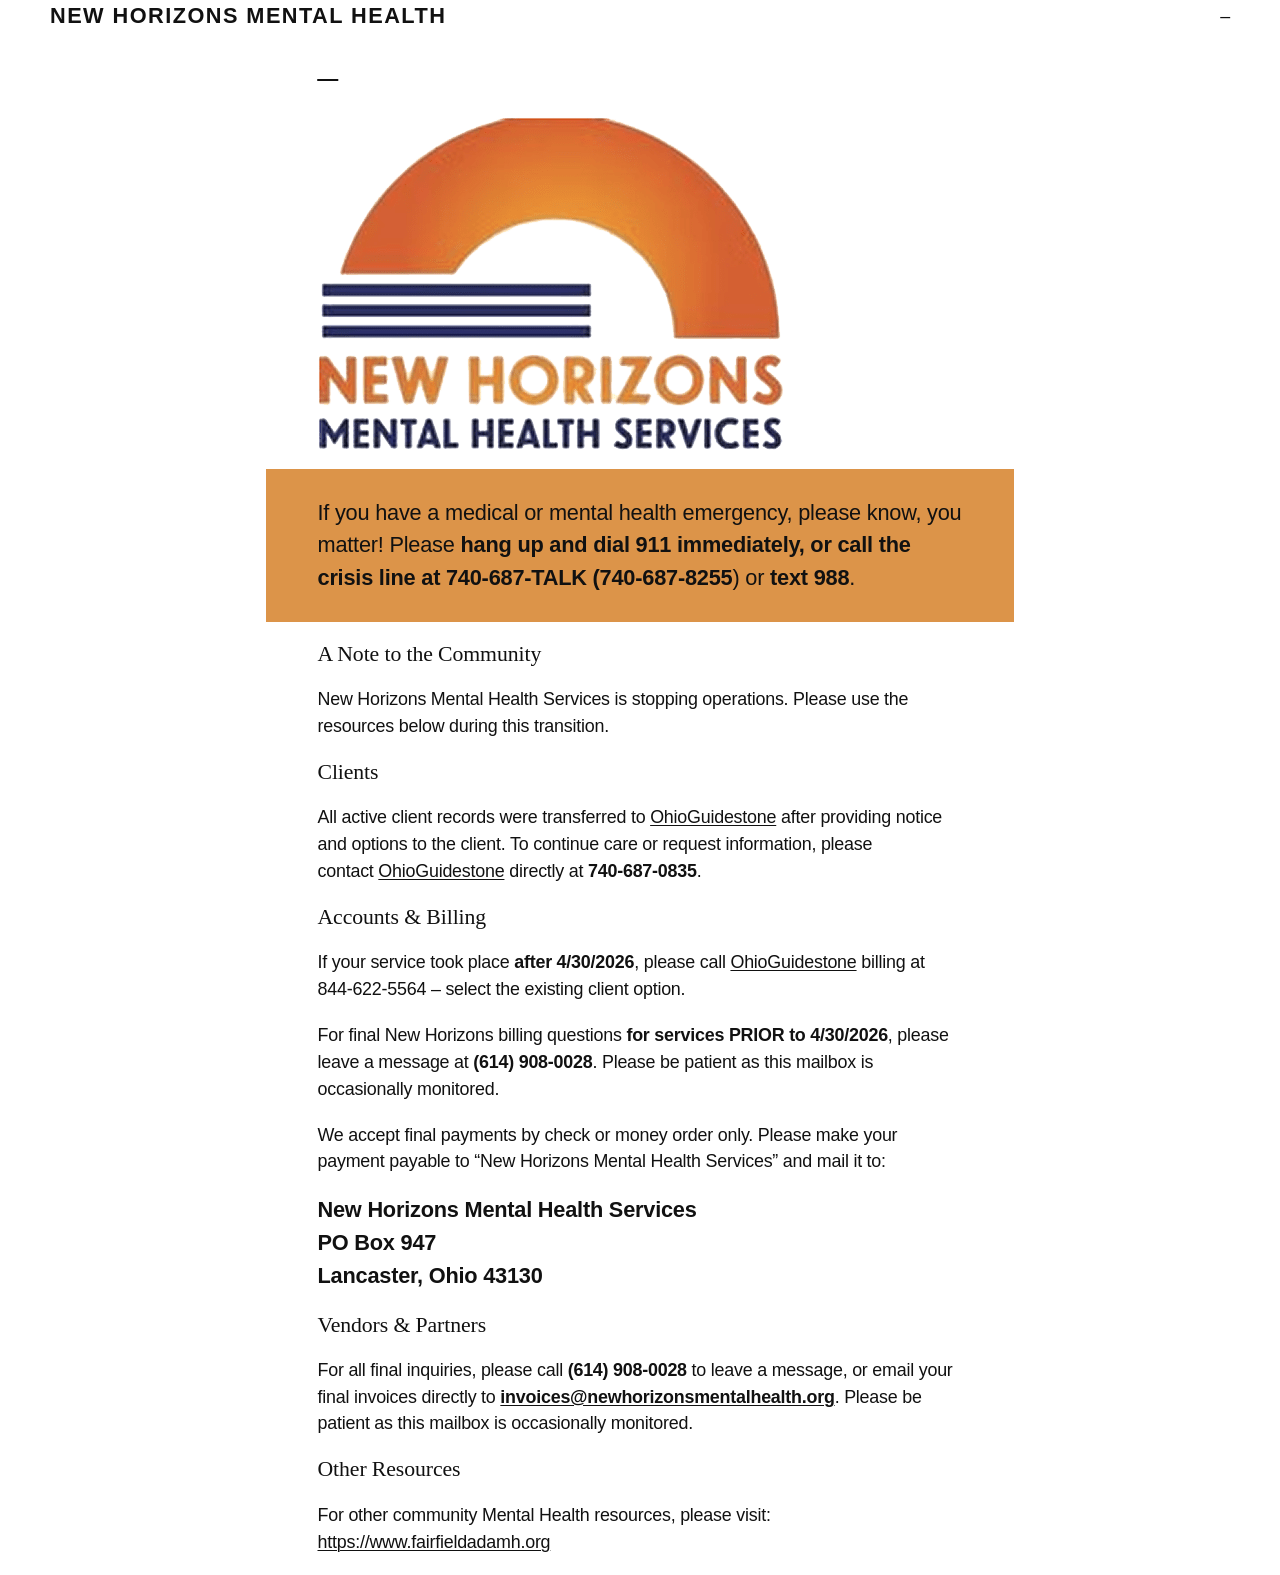
==== index.html @ 099c9f53 "Initial commit of static site from MHTML" ====
<!DOCTYPE html><html lang="en-US" data-qb-installed="true" style=""><head><base target="_parent" style=""><meta http-equiv="Content-Type" content="text/html; charset=UTF-8" style=""><style type="text/css">@charset "utf-8";

img:is([sizes="auto" i], [sizes^="auto," i]) { contain-intrinsic-size: 3000px 1500px; }
</style><style type="text/css">@charset "utf-8";

.wp-block-site-title { box-sizing: border-box; }

.wp-block-site-title :where(a) { color: inherit; font-family: inherit; font-size: inherit; font-style: inherit; font-weight: inherit; letter-spacing: inherit; line-height: inherit; text-decoration: inherit; }
</style><style type="text/css">@charset "utf-8";

.wp-block-navigation .wp-block-page-list { align-items: var(--navigation-layout-align,initial); background-color: inherit; display: flex; flex-direction: var(--navigation-layout-direction,initial); flex-wrap: var(--navigation-layout-wrap,wrap); justify-content: var(--navigation-layout-justify,initial); }

.wp-block-navigation .wp-block-navigation-item { background-color: inherit; }

.wp-block-page-list { box-sizing: border-box; }
</style><style type="text/css">@charset "utf-8";

.wp-block-navigation { position: relative; }

.wp-block-navigation ul { margin-bottom: 0px; margin-left: 0px; margin-top: 0px; padding-left: 0px; }

.wp-block-navigation ul, .wp-block-navigation ul li { list-style: none; padding: 0px; }

.wp-block-navigation .wp-block-navigation-item { align-items: center; background-color: inherit; display: flex; position: relative; }

.wp-block-navigation .wp-block-navigation-item .wp-block-navigation__submenu-container:empty { display: none; }

.wp-block-navigation .wp-block-navigation-item__content { display: block; z-index: 1; }

.wp-block-navigation .wp-block-navigation-item__content.wp-block-navigation-item__content { color: inherit; }

.wp-block-navigation.has-text-decoration-underline .wp-block-navigation-item__content, .wp-block-navigation.has-text-decoration-underline .wp-block-navigation-item__content:active, .wp-block-navigation.has-text-decoration-underline .wp-block-navigation-item__content:focus { text-decoration: underline; }

.wp-block-navigation.has-text-decoration-line-through .wp-block-navigation-item__content, .wp-block-navigation.has-text-decoration-line-through .wp-block-navigation-item__content:active, .wp-block-navigation.has-text-decoration-line-through .wp-block-navigation-item__content:focus { text-decoration: line-through; }

.wp-block-navigation :where(a), .wp-block-navigation :where(a:active), .wp-block-navigation :where(a:focus) { text-decoration: none; }

.wp-block-navigation .wp-block-navigation__submenu-icon { align-self: center; background-color: inherit; border-width: medium; border-style: none; border-color: currentcolor; border-image: none; color: currentcolor; display: inline-block; font-size: inherit; height: 0.6em; line-height: 0; margin-left: 0.25em; padding: 0px; width: 0.6em; }

.wp-block-navigation .wp-block-navigation__submenu-icon svg { display: inline-block; stroke: currentcolor; height: inherit; margin-top: 0.075em; width: inherit; }

.wp-block-navigation { --navigation-layout-justification-setting: flex-start; --navigation-layout-direction: row; --navigation-layout-wrap: wrap; --navigation-layout-justify: flex-start; --navigation-layout-align: center; }

.wp-block-navigation.is-vertical { --navigation-layout-direction: column; --navigation-layout-justify: initial; --navigation-layout-align: flex-start; }

.wp-block-navigation.no-wrap { --navigation-layout-wrap: nowrap; }

.wp-block-navigation.items-justified-center { --navigation-layout-justification-setting: center; --navigation-layout-justify: center; }

.wp-block-navigation.items-justified-center.is-vertical { --navigation-layout-align: center; }

.wp-block-navigation.items-justified-right { --navigation-layout-justification-setting: flex-end; --navigation-layout-justify: flex-end; }

.wp-block-navigation.items-justified-right.is-vertical { --navigation-layout-align: flex-end; }

.wp-block-navigation.items-justified-space-between { --navigation-layout-justification-setting: space-between; --navigation-layout-justify: space-between; }

.wp-block-navigation .has-child .wp-block-navigation__submenu-container { align-items: normal; background-color: inherit; color: inherit; display: flex; flex-direction: column; opacity: 0; position: absolute; z-index: 2; }

@media not (prefers-reduced-motion) {
  .wp-block-navigation .has-child .wp-block-navigation__submenu-container { transition: opacity 0.1s linear; }
}

.wp-block-navigation .has-child .wp-block-navigation__submenu-container { height: 0px; overflow: hidden; visibility: hidden; width: 0px; }

.wp-block-navigation .has-child .wp-block-navigation__submenu-container > .wp-block-navigation-item > .wp-block-navigation-item__content { display: flex; flex-grow: 1; padding: 0.5em 1em; }

.wp-block-navigation .has-child .wp-block-navigation__submenu-container > .wp-block-navigation-item > .wp-block-navigation-item__content .wp-block-navigation__submenu-icon { margin-left: auto; margin-right: 0px; }

.wp-block-navigation .has-child .wp-block-navigation__submenu-container .wp-block-navigation-item__content { margin: 0px; }

.wp-block-navigation .has-child .wp-block-navigation__submenu-container { left: -1px; top: 100%; }

@media (min-width: 782px) {
  .wp-block-navigation .has-child .wp-block-navigation__submenu-container .wp-block-navigation__submenu-container { left: 100%; top: -1px; }
  .wp-block-navigation .has-child .wp-block-navigation__submenu-container .wp-block-navigation__submenu-container::before { background: rgba(0, 0, 0, 0); content: ""; display: block; height: 100%; position: absolute; right: 100%; width: 0.5em; }
  .wp-block-navigation .has-child .wp-block-navigation__submenu-container .wp-block-navigation__submenu-icon { margin-right: 0.25em; }
  .wp-block-navigation .has-child .wp-block-navigation__submenu-container .wp-block-navigation__submenu-icon svg { transform: rotate(-90deg); }
}

.wp-block-navigation .has-child .wp-block-navigation-submenu__toggle[aria-expanded="true"] ~ .wp-block-navigation__submenu-container, .wp-block-navigation .has-child:not(.open-on-click):hover > .wp-block-navigation__submenu-container, .wp-block-navigation .has-child:not(.open-on-click):not(.open-on-hover-click):focus-within > .wp-block-navigation__submenu-container { height: auto; min-width: 200px; opacity: 1; overflow: visible; visibility: visible; width: auto; }

.wp-block-navigation.has-background .has-child .wp-block-navigation__submenu-container { left: 0px; top: 100%; }

@media (min-width: 782px) {
  .wp-block-navigation.has-background .has-child .wp-block-navigation__submenu-container .wp-block-navigation__submenu-container { left: 100%; top: 0px; }
}

.wp-block-navigation-submenu { display: flex; position: relative; }

.wp-block-navigation-submenu .wp-block-navigation__submenu-icon svg { stroke: currentcolor; }

button.wp-block-navigation-item__content { background-color: initial; border-width: medium; border-style: none; border-color: currentcolor; border-image: none; color: currentcolor; font-family: inherit; font-size: inherit; font-style: inherit; font-weight: inherit; letter-spacing: inherit; line-height: inherit; text-align: left; text-transform: inherit; }

.wp-block-navigation-submenu__toggle { cursor: pointer; }

.wp-block-navigation-submenu__toggle[aria-expanded="true"] + .wp-block-navigation__submenu-icon > svg, .wp-block-navigation-submenu__toggle[aria-expanded="true"] > svg { transform: rotate(180deg); }

.wp-block-navigation-item.open-on-click .wp-block-navigation-submenu__toggle { padding-left: 0px; padding-right: 0.85em; }

.wp-block-navigation-item.open-on-click .wp-block-navigation-submenu__toggle + .wp-block-navigation__submenu-icon { margin-left: -0.6em; pointer-events: none; }

.wp-block-navigation-item.open-on-click button.wp-block-navigation-item__content:not(.wp-block-navigation-submenu__toggle) { padding: 0px; }

.wp-block-navigation .wp-block-page-list, .wp-block-navigation__container, .wp-block-navigation__responsive-close, .wp-block-navigation__responsive-container, .wp-block-navigation__responsive-container-content, .wp-block-navigation__responsive-dialog { gap: inherit; }

:where(.wp-block-navigation.has-background .wp-block-navigation-item a:not(.wp-element-button)), :where(.wp-block-navigation.has-background .wp-block-navigation-submenu a:not(.wp-element-button)) { padding: 0.5em 1em; }

:where(.wp-block-navigation .wp-block-navigation__submenu-container .wp-block-navigation-item a:not(.wp-element-button)), :where(.wp-block-navigation .wp-block-navigation__submenu-container .wp-block-navigation-submenu a:not(.wp-element-button)), :where(.wp-block-navigation .wp-block-navigation__submenu-container .wp-block-navigation-submenu button.wp-block-navigation-item__content), :where(.wp-block-navigation .wp-block-navigation__submenu-container .wp-block-pages-list__item button.wp-block-navigation-item__content) { padding: 0.5em 1em; }

.wp-block-navigation.items-justified-right .wp-block-navigation__container .has-child .wp-block-navigation__submenu-container, .wp-block-navigation.items-justified-right .wp-block-page-list > .has-child .wp-block-navigation__submenu-container, .wp-block-navigation.items-justified-space-between .wp-block-page-list > .has-child:last-child .wp-block-navigation__submenu-container, .wp-block-navigation.items-justified-space-between > .wp-block-navigation__container > .has-child:last-child .wp-block-navigation__submenu-container { left: auto; right: 0px; }

.wp-block-navigation.items-justified-right .wp-block-navigation__container .has-child .wp-block-navigation__submenu-container .wp-block-navigation__submenu-container, .wp-block-navigation.items-justified-right .wp-block-page-list > .has-child .wp-block-navigation__submenu-container .wp-block-navigation__submenu-container, .wp-block-navigation.items-justified-space-between .wp-block-page-list > .has-child:last-child .wp-block-navigation__submenu-container .wp-block-navigation__submenu-container, .wp-block-navigation.items-justified-space-between > .wp-block-navigation__container > .has-child:last-child .wp-block-navigation__submenu-container .wp-block-navigation__submenu-container { left: -1px; right: -1px; }

@media (min-width: 782px) {
  .wp-block-navigation.items-justified-right .wp-block-navigation__container .has-child .wp-block-navigation__submenu-container .wp-block-navigation__submenu-container, .wp-block-navigation.items-justified-right .wp-block-page-list > .has-child .wp-block-navigation__submenu-container .wp-block-navigation__submenu-container, .wp-block-navigation.items-justified-space-between .wp-block-page-list > .has-child:last-child .wp-block-navigation__submenu-container .wp-block-navigation__submenu-container, .wp-block-navigation.items-justified-space-between > .wp-block-navigation__container > .has-child:last-child .wp-block-navigation__submenu-container .wp-block-navigation__submenu-container { left: auto; right: 100%; }
}

.wp-block-navigation:not(.has-background) .wp-block-navigation__submenu-container { background-color: rgb(255, 255, 255); border: 1px solid rgba(0, 0, 0, 0.15); }

.wp-block-navigation.has-background .wp-block-navigation__submenu-container { background-color: inherit; }

.wp-block-navigation:not(.has-text-color) .wp-block-navigation__submenu-container { color: rgb(0, 0, 0); }

.wp-block-navigation__container { align-items: var(--navigation-layout-align,initial); display: flex; flex-direction: var(--navigation-layout-direction,initial); flex-wrap: var(--navigation-layout-wrap,wrap); justify-content: var(--navigation-layout-justify,initial); list-style: none; margin: 0px; padding-left: 0px; }

.wp-block-navigation__container .is-responsive { display: none; }

.wp-block-navigation__container:only-child, .wp-block-page-list:only-child { flex-grow: 1; }

@keyframes overlay-menu__fade-in-animation { 
  0% { opacity: 0; transform: translateY(0.5em); }
  100% { opacity: 1; transform: translateY(0px); }
}

.wp-block-navigation__responsive-container { inset: 0px; display: none; position: fixed; }

.wp-block-navigation__responsive-container :where(.wp-block-navigation-item a) { color: inherit; }

.wp-block-navigation__responsive-container .wp-block-navigation__responsive-container-content { align-items: var(--navigation-layout-align,initial); display: flex; flex-direction: var(--navigation-layout-direction,initial); flex-wrap: var(--navigation-layout-wrap,wrap); justify-content: var(--navigation-layout-justify,initial); }

.wp-block-navigation__responsive-container:not(.is-menu-open.is-menu-open) { background-color: inherit !important; color: inherit !important; }

.wp-block-navigation__responsive-container.is-menu-open { background-color: inherit; display: flex; flex-direction: column; }

@media not (prefers-reduced-motion) {
  .wp-block-navigation__responsive-container.is-menu-open { animation: 0.1s ease-out 0s 1 normal forwards running overlay-menu__fade-in-animation; }
}

.wp-block-navigation__responsive-container.is-menu-open { overflow: auto; padding: clamp(1rem,var(--wp--style--root--padding-top),20rem) clamp(1rem,var(--wp--style--root--padding-right),20rem) clamp(1rem,var(--wp--style--root--padding-bottom),20rem) clamp(1rem,var(--wp--style--root--padding-left),20rem); z-index: 100000; }

.wp-block-navigation__responsive-container.is-menu-open .wp-block-navigation__responsive-container-content { align-items: var(--navigation-layout-justification-setting,inherit); display: flex; flex-flow: column; overflow: visible; padding-top: calc(24px + 2rem); }

.wp-block-navigation__responsive-container.is-menu-open .wp-block-navigation__responsive-container-content, .wp-block-navigation__responsive-container.is-menu-open .wp-block-navigation__responsive-container-content .wp-block-navigation__container, .wp-block-navigation__responsive-container.is-menu-open .wp-block-navigation__responsive-container-content .wp-block-page-list { justify-content: flex-start; }

.wp-block-navigation__responsive-container.is-menu-open .wp-block-navigation__responsive-container-content .wp-block-navigation__submenu-icon { display: none; }

.wp-block-navigation__responsive-container.is-menu-open .wp-block-navigation__responsive-container-content .has-child .wp-block-navigation__submenu-container { border-width: medium; border-style: none; border-color: currentcolor; border-image: none; height: auto; min-width: 200px; opacity: 1; overflow: initial; padding-left: 2rem; padding-right: 2rem; position: static; visibility: visible; width: auto; }

.wp-block-navigation__responsive-container.is-menu-open .wp-block-navigation__responsive-container-content .wp-block-navigation__container, .wp-block-navigation__responsive-container.is-menu-open .wp-block-navigation__responsive-container-content .wp-block-navigation__submenu-container { gap: inherit; }

.wp-block-navigation__responsive-container.is-menu-open .wp-block-navigation__responsive-container-content .wp-block-navigation__submenu-container { padding-top: var(--wp--style--block-gap,2em); }

.wp-block-navigation__responsive-container.is-menu-open .wp-block-navigation__responsive-container-content .wp-block-navigation-item__content { padding: 0px; }

.wp-block-navigation__responsive-container.is-menu-open .wp-block-navigation__responsive-container-content .wp-block-navigation-item, .wp-block-navigation__responsive-container.is-menu-open .wp-block-navigation__responsive-container-content .wp-block-navigation__container, .wp-block-navigation__responsive-container.is-menu-open .wp-block-navigation__responsive-container-content .wp-block-page-list { align-items: var(--navigation-layout-justification-setting,initial); display: flex; flex-direction: column; }

.wp-block-navigation__responsive-container.is-menu-open .wp-block-navigation-item, .wp-block-navigation__responsive-container.is-menu-open .wp-block-navigation-item .wp-block-navigation__submenu-container, .wp-block-navigation__responsive-container.is-menu-open .wp-block-navigation__container, .wp-block-navigation__responsive-container.is-menu-open .wp-block-page-list { background: rgba(0, 0, 0, 0) !important; color: inherit !important; }

.wp-block-navigation__responsive-container.is-menu-open .wp-block-navigation__submenu-container.wp-block-navigation__submenu-container.wp-block-navigation__submenu-container.wp-block-navigation__submenu-container { left: auto; right: auto; }

@media (min-width: 600px) {
  .wp-block-navigation__responsive-container:not(.hidden-by-default):not(.is-menu-open) { background-color: inherit; display: block; position: relative; width: 100%; z-index: auto; }
  .wp-block-navigation__responsive-container:not(.hidden-by-default):not(.is-menu-open) .wp-block-navigation__responsive-container-close { display: none; }
  .wp-block-navigation__responsive-container.is-menu-open .wp-block-navigation__submenu-container.wp-block-navigation__submenu-container.wp-block-navigation__submenu-container.wp-block-navigation__submenu-container { left: 0px; }
}

.wp-block-navigation:not(.has-background) .wp-block-navigation__responsive-container.is-menu-open { background-color: rgb(255, 255, 255); }

.wp-block-navigation:not(.has-text-color) .wp-block-navigation__responsive-container.is-menu-open { color: rgb(0, 0, 0); }

.wp-block-navigation__toggle_button_label { font-size: 1rem; font-weight: 700; }

.wp-block-navigation__responsive-container-close, .wp-block-navigation__responsive-container-open { background: rgba(0, 0, 0, 0); border-width: medium; border-style: none; border-color: currentcolor; border-image: none; color: currentcolor; cursor: pointer; margin: 0px; padding: 0px; text-transform: inherit; vertical-align: middle; }

.wp-block-navigation__responsive-container-close svg, .wp-block-navigation__responsive-container-open svg { fill: currentcolor; display: block; height: 24px; pointer-events: none; width: 24px; }

.wp-block-navigation__responsive-container-open { display: flex; }

.wp-block-navigation__responsive-container-open.wp-block-navigation__responsive-container-open.wp-block-navigation__responsive-container-open { font-family: inherit; font-size: inherit; font-weight: inherit; }

@media (min-width: 600px) {
  .wp-block-navigation__responsive-container-open:not(.always-shown) { display: none; }
}

.wp-block-navigation__responsive-container-close { position: absolute; right: 0px; top: 0px; z-index: 2; }

.wp-block-navigation__responsive-container-close.wp-block-navigation__responsive-container-close.wp-block-navigation__responsive-container-close { font-family: inherit; font-size: inherit; font-weight: inherit; }

.wp-block-navigation__responsive-close { width: 100%; }

.has-modal-open .wp-block-navigation__responsive-close { margin-left: auto; margin-right: auto; max-width: var(--wp--style--global--wide-size,100%); }

.wp-block-navigation__responsive-close:focus { outline: none; }

.is-menu-open .wp-block-navigation__responsive-close, .is-menu-open .wp-block-navigation__responsive-container-content, .is-menu-open .wp-block-navigation__responsive-dialog { box-sizing: border-box; }

.wp-block-navigation__responsive-dialog { position: relative; }

.has-modal-open .admin-bar .is-menu-open .wp-block-navigation__responsive-dialog { margin-top: 46px; }

@media (min-width: 782px) {
  .has-modal-open .admin-bar .is-menu-open .wp-block-navigation__responsive-dialog { margin-top: 32px; }
}

html.has-modal-open { overflow: hidden; }
</style><style type="text/css">@charset "utf-8";

.wp-block-group { box-sizing: border-box; }

:where(.wp-block-group.wp-block-group-is-layout-constrained) { position: relative; }
</style><style type="text/css">@charset "utf-8";

.wp-block-post-title { box-sizing: border-box; word-break: break-word; }

.wp-block-post-title :where(a) { display: inline-block; font-family: inherit; font-size: inherit; font-style: inherit; font-weight: inherit; letter-spacing: inherit; line-height: inherit; text-decoration: inherit; }
</style><style type="text/css">@charset "utf-8";

.wp-block-image > a, .wp-block-image > figure > a { display: inline-block; }

.wp-block-image img { box-sizing: border-box; height: auto; max-width: 100%; vertical-align: bottom; }

@media not (prefers-reduced-motion) {
  .wp-block-image img.hide { visibility: hidden; }
  .wp-block-image img.show { animation: 0.4s ease 0s 1 normal none running show-content-image; }
}

.wp-block-image[style*="border-radius"] img, .wp-block-image[style*="border-radius"] > a { border-radius: inherit; }

.wp-block-image.has-custom-border img { box-sizing: border-box; }

.wp-block-image.aligncenter { text-align: center; }

.wp-block-image.alignfull > a, .wp-block-image.alignwide > a { width: 100%; }

.wp-block-image.alignfull img, .wp-block-image.alignwide img { height: auto; width: 100%; }

.wp-block-image .aligncenter, .wp-block-image .alignleft, .wp-block-image .alignright, .wp-block-image.aligncenter, .wp-block-image.alignleft, .wp-block-image.alignright { display: table; }

.wp-block-image .aligncenter > figcaption, .wp-block-image .alignleft > figcaption, .wp-block-image .alignright > figcaption, .wp-block-image.aligncenter > figcaption, .wp-block-image.alignleft > figcaption, .wp-block-image.alignright > figcaption { caption-side: bottom; display: table-caption; }

.wp-block-image .alignleft { float: left; margin: 0.5em 1em 0.5em 0px; }

.wp-block-image .alignright { float: right; margin: 0.5em 0px 0.5em 1em; }

.wp-block-image .aligncenter { margin-left: auto; margin-right: auto; }

.wp-block-image :where(figcaption) { margin-bottom: 1em; margin-top: 0.5em; }

.wp-block-image.is-style-circle-mask img { border-radius: 9999px; }

@supports ((-webkit-mask-image:none) or (mask-image:none)) or (-webkit-mask-image:none) {
  .wp-block-image.is-style-circle-mask img { border-radius: 0px; mask-image: url("data:image/svg+xml;utf8,<svg viewBox=\"0 0 100 100\" xmlns=\"http://www.w3.org/2000/svg\"><circle cx=\"50\" cy=\"50\" r=\"50\"/></svg>"); mask-mode: alpha; mask-position: center center; mask-repeat: no-repeat; mask-size: contain; }
}

:root :where(.wp-block-image.is-style-rounded img, .wp-block-image .is-style-rounded img) { border-radius: 9999px; }

.wp-block-image figure { margin: 0px; }

.wp-lightbox-container { display: flex; flex-direction: column; position: relative; }

.wp-lightbox-container img { cursor: zoom-in; }

.wp-lightbox-container img:hover + button { opacity: 1; }

.wp-lightbox-container button { align-items: center; backdrop-filter: blur(16px) saturate(180%); background-color: rgba(90, 90, 90, 0.25); border-width: medium; border-style: none; border-color: currentcolor; border-image: none; border-radius: 4px; cursor: zoom-in; display: flex; height: 20px; justify-content: center; opacity: 0; padding: 0px; position: absolute; right: 16px; text-align: center; top: 16px; width: 20px; z-index: 100; }

@media not (prefers-reduced-motion) {
  .wp-lightbox-container button { transition: opacity 0.2s; }
}

.wp-lightbox-container button:focus-visible { outline: -webkit-focus-ring-color auto 3px; outline-offset: 3px; }

.wp-lightbox-container button:hover { cursor: pointer; opacity: 1; }

.wp-lightbox-container button:focus { opacity: 1; }

.wp-lightbox-container button:focus, .wp-lightbox-container button:hover, .wp-lightbox-container button:not(:hover):not(:active):not(.has-background) { background-color: rgba(90, 90, 90, 0.25); border-width: medium; border-style: none; border-color: currentcolor; border-image: none; }

.wp-lightbox-overlay { box-sizing: border-box; cursor: zoom-out; height: 100vh; left: 0px; overflow: hidden; position: fixed; top: 0px; visibility: hidden; width: 100%; z-index: 100000; }

.wp-lightbox-overlay .close-button { align-items: center; cursor: pointer; display: flex; justify-content: center; min-height: 40px; min-width: 40px; padding: 0px; position: absolute; right: calc(env(safe-area-inset-right) + 16px); top: calc(env(safe-area-inset-top) + 16px); z-index: 5000000; }

.wp-lightbox-overlay .close-button:focus, .wp-lightbox-overlay .close-button:hover, .wp-lightbox-overlay .close-button:not(:hover):not(:active):not(.has-background) { background: none; border-width: medium; border-style: none; border-color: currentcolor; border-image: none; }

.wp-lightbox-overlay .lightbox-image-container { height: var(--wp--lightbox-container-height); left: 50%; overflow: hidden; position: absolute; top: 50%; transform: translate(-50%, -50%); transform-origin: left top; width: var(--wp--lightbox-container-width); z-index: 2147483647; }

.wp-lightbox-overlay .wp-block-image { align-items: center; box-sizing: border-box; display: flex; height: 100%; justify-content: center; margin: 0px; position: relative; transform-origin: 0px 0px; width: 100%; z-index: 3000000; }

.wp-lightbox-overlay .wp-block-image img { height: var(--wp--lightbox-image-height); min-height: var(--wp--lightbox-image-height); min-width: var(--wp--lightbox-image-width); width: var(--wp--lightbox-image-width); }

.wp-lightbox-overlay .wp-block-image figcaption { display: none; }

.wp-lightbox-overlay button { background: none; border-width: medium; border-style: none; border-color: currentcolor; border-image: none; }

.wp-lightbox-overlay .scrim { background-color: rgb(255, 255, 255); height: 100%; opacity: 0.9; position: absolute; width: 100%; z-index: 2000000; }

.wp-lightbox-overlay.active { visibility: visible; }

@media not (prefers-reduced-motion) {
  .wp-lightbox-overlay.active { animation: 0.25s ease 0s 1 normal both running turn-on-visibility; }
  .wp-lightbox-overlay.active img { animation: 0.35s ease 0s 1 normal both running turn-on-visibility; }
  .wp-lightbox-overlay.show-closing-animation:not(.active) { animation: 0.35s ease 0s 1 normal both running turn-off-visibility; }
  .wp-lightbox-overlay.show-closing-animation:not(.active) img { animation: 0.25s ease 0s 1 normal both running turn-off-visibility; }
  .wp-lightbox-overlay.zoom.active { animation: auto ease 0s 1 normal none running none; opacity: 1; visibility: visible; }
  .wp-lightbox-overlay.zoom.active .lightbox-image-container { animation: 0.4s ease 0s 1 normal none running lightbox-zoom-in; }
  .wp-lightbox-overlay.zoom.active .lightbox-image-container img { animation: auto ease 0s 1 normal none running none; }
  .wp-lightbox-overlay.zoom.active .scrim { animation: 0.4s ease 0s 1 normal forwards running turn-on-visibility; }
  .wp-lightbox-overlay.zoom.show-closing-animation:not(.active) { animation: auto ease 0s 1 normal none running none; }
  .wp-lightbox-overlay.zoom.show-closing-animation:not(.active) .lightbox-image-container { animation: 0.4s ease 0s 1 normal none running lightbox-zoom-out; }
  .wp-lightbox-overlay.zoom.show-closing-animation:not(.active) .lightbox-image-container img { animation: auto ease 0s 1 normal none running none; }
  .wp-lightbox-overlay.zoom.show-closing-animation:not(.active) .scrim { animation: 0.4s ease 0s 1 normal forwards running turn-off-visibility; }
}

@keyframes show-content-image { 
  0% { visibility: hidden; }
  99% { visibility: hidden; }
  100% { visibility: visible; }
}

@keyframes turn-on-visibility { 
  0% { opacity: 0; }
  100% { opacity: 1; }
}

@keyframes turn-off-visibility { 
  0% { opacity: 1; visibility: visible; }
  99% { opacity: 0; visibility: visible; }
  100% { opacity: 0; visibility: hidden; }
}

@keyframes lightbox-zoom-in { 
  0% { transform: translate(calc((-100vw + var(--wp--lightbox-scrollbar-width))/2 + var(--wp--lightbox-initial-left-position)),calc(-50vh + var(--wp--lightbox-initial-top-position))) scale(var(--wp--lightbox-scale)); }
  100% { transform: translate(-50%, -50%) scale(1); }
}

@keyframes lightbox-zoom-out { 
  0% { transform: translate(-50%, -50%) scale(1); visibility: visible; }
  99% { visibility: visible; }
  100% { transform: translate(calc((-100vw + var(--wp--lightbox-scrollbar-width))/2 + var(--wp--lightbox-initial-left-position)),calc(-50vh + var(--wp--lightbox-initial-top-position))) scale(var(--wp--lightbox-scale)); visibility: hidden; }
}
</style><style type="text/css">@charset "utf-8";

.is-small-text { font-size: 0.875em; }

.is-regular-text { font-size: 1em; }

.is-large-text { font-size: 2.25em; }

.is-larger-text { font-size: 3em; }

.has-drop-cap:not(:focus)::first-letter { float: left; font-size: 8.4em; font-style: normal; font-weight: 100; line-height: 0.68; margin: 0.05em 0.1em 0px 0px; text-transform: uppercase; }

body.rtl .has-drop-cap:not(:focus)::first-letter { float: none; margin-left: 0.1em; }

p.has-drop-cap.has-background { overflow: hidden; }

:root :where(p.has-background) { padding: 1.25em 2.375em; }

:where(p.has-text-color:not(.has-link-color)) a { color: inherit; }

p.has-text-align-left[style*="writing-mode:vertical-lr"], p.has-text-align-right[style*="writing-mode:vertical-rl"] { rotate: 180deg; }
</style><style type="text/css">@charset "utf-8";

h1:where(.wp-block-heading).has-background, h2:where(.wp-block-heading).has-background, h3:where(.wp-block-heading).has-background, h4:where(.wp-block-heading).has-background, h5:where(.wp-block-heading).has-background, h6:where(.wp-block-heading).has-background { padding: 1.25em 2.375em; }

h1.has-text-align-left[style*="writing-mode"]:where([style*="vertical-lr"]), h1.has-text-align-right[style*="writing-mode"]:where([style*="vertical-rl"]), h2.has-text-align-left[style*="writing-mode"]:where([style*="vertical-lr"]), h2.has-text-align-right[style*="writing-mode"]:where([style*="vertical-rl"]), h3.has-text-align-left[style*="writing-mode"]:where([style*="vertical-lr"]), h3.has-text-align-right[style*="writing-mode"]:where([style*="vertical-rl"]), h4.has-text-align-left[style*="writing-mode"]:where([style*="vertical-lr"]), h4.has-text-align-right[style*="writing-mode"]:where([style*="vertical-rl"]), h5.has-text-align-left[style*="writing-mode"]:where([style*="vertical-lr"]), h5.has-text-align-right[style*="writing-mode"]:where([style*="vertical-rl"]), h6.has-text-align-left[style*="writing-mode"]:where([style*="vertical-lr"]), h6.has-text-align-right[style*="writing-mode"]:where([style*="vertical-rl"]) { rotate: 180deg; }
</style><style type="text/css">@charset "utf-8";

.wp-block-post-content { display: flow-root; }
</style><style type="text/css">@charset "utf-8";

img.wp-smiley, img.emoji { display: inline !important; border-width: medium !important; border-style: none !important; border-color: currentcolor !important; border-image: none !important; box-shadow: none !important; height: 1em !important; width: 1em !important; margin: 0px 0.07em !important; vertical-align: -0.1em !important; background: none !important; padding: 0px !important; }
</style><style type="text/css">@charset "utf-8";

:root { --wp-block-synced-color: #7a00df; --wp-block-synced-color--rgb: 122,0,223; --wp-bound-block-color: var(--wp-block-synced-color); --wp-editor-canvas-background: #ddd; --wp-admin-theme-color: #007cba; --wp-admin-theme-color--rgb: 0,124,186; --wp-admin-theme-color-darker-10: #006ba1; --wp-admin-theme-color-darker-10--rgb: 0,107,160.5; --wp-admin-theme-color-darker-20: #005a87; --wp-admin-theme-color-darker-20--rgb: 0,90,135; --wp-admin-border-width-focus: 2px; }

@media (min-resolution: 192dpi) {
  :root { --wp-admin-border-width-focus: 1.5px; }
}

.wp-element-button { cursor: pointer; }

:root .has-very-light-gray-background-color { background-color: rgb(238, 238, 238); }

:root .has-very-dark-gray-background-color { background-color: rgb(49, 49, 49); }

:root .has-very-light-gray-color { color: rgb(238, 238, 238); }

:root .has-very-dark-gray-color { color: rgb(49, 49, 49); }

:root .has-vivid-green-cyan-to-vivid-cyan-blue-gradient-background { background: linear-gradient(135deg, rgb(0, 208, 132), rgb(6, 147, 227)); }

:root .has-purple-crush-gradient-background { background: linear-gradient(135deg, rgb(52, 226, 228), rgb(71, 33, 251) 50%, rgb(171, 29, 254)); }

:root .has-hazy-dawn-gradient-background { background: linear-gradient(135deg, rgb(250, 172, 168), rgb(218, 208, 236)); }

:root .has-subdued-olive-gradient-background { background: linear-gradient(135deg, rgb(250, 250, 225), rgb(103, 166, 113)); }

:root .has-atomic-cream-gradient-background { background: linear-gradient(135deg, rgb(253, 215, 154), rgb(0, 74, 89)); }

:root .has-nightshade-gradient-background { background: linear-gradient(135deg, rgb(51, 9, 104), rgb(49, 205, 207)); }

:root .has-midnight-gradient-background { background: linear-gradient(135deg, rgb(2, 3, 129), rgb(40, 116, 252)); }

:root { --wp--preset--font-size--normal: 16px; --wp--preset--font-size--huge: 42px; }

.has-regular-font-size { font-size: 1em; }

.has-larger-font-size { font-size: 2.625em; }

.has-normal-font-size { font-size: var(--wp--preset--font-size--normal); }

.has-huge-font-size { font-size: var(--wp--preset--font-size--huge); }

.has-text-align-center { text-align: center; }

.has-text-align-left { text-align: left; }

.has-text-align-right { text-align: right; }

.has-fit-text { white-space: nowrap !important; }

#end-resizable-editor-section { display: none; }

.aligncenter { clear: both; }

.items-justified-left { justify-content: flex-start; }

.items-justified-center { justify-content: center; }

.items-justified-right { justify-content: flex-end; }

.items-justified-space-between { justify-content: space-between; }

.screen-reader-text { border: 0px; clip-path: inset(50%); height: 1px; margin: -1px; overflow: hidden; padding: 0px; position: absolute; width: 1px; overflow-wrap: normal !important; }

.screen-reader-text:focus { background-color: rgb(221, 221, 221); clip-path: none; color: rgb(68, 68, 68); display: block; font-size: 1em; height: auto; left: 5px; line-height: normal; padding: 15px 23px 14px; text-decoration: none; top: 5px; width: auto; z-index: 100000; }

html :where(.has-border-color) { border-style: solid; }

html :where([style*="border-top-color"]) { border-top-style: solid; }

html :where([style*="border-right-color"]) { border-right-style: solid; }

html :where([style*="border-bottom-color"]) { border-bottom-style: solid; }

html :where([style*="border-left-color"]) { border-left-style: solid; }

html :where([style*="border-width"]) { border-style: solid; }

html :where([style*="border-top-width"]) { border-top-style: solid; }

html :where([style*="border-right-width"]) { border-right-style: solid; }

html :where([style*="border-bottom-width"]) { border-bottom-style: solid; }

html :where([style*="border-left-width"]) { border-left-style: solid; }

html :where(img[class*="wp-image-"]) { height: auto; max-width: 100%; }

:where(figure) { margin: 0px 0px 1em; }

html :where(.is-position-sticky) { --wp-admin--admin-bar--position-offset: var(--wp-admin--admin-bar--height,0px); }

@media screen and (max-width: 600px) {
  html :where(.is-position-sticky) { --wp-admin--admin-bar--position-offset: 0px; }
}
</style><style type="text/css">@charset "utf-8";

:root { --wp--preset--aspect-ratio--square: 1; --wp--preset--aspect-ratio--4-3: 4/3; --wp--preset--aspect-ratio--3-4: 3/4; --wp--preset--aspect-ratio--3-2: 3/2; --wp--preset--aspect-ratio--2-3: 2/3; --wp--preset--aspect-ratio--16-9: 16/9; --wp--preset--aspect-ratio--9-16: 9/16; --wp--preset--color--black: #000000; --wp--preset--color--cyan-bluish-gray: #abb8c3; --wp--preset--color--white: #ffffff; --wp--preset--color--pale-pink: #f78da7; --wp--preset--color--vivid-red: #cf2e2e; --wp--preset--color--luminous-vivid-orange: #ff6900; --wp--preset--color--luminous-vivid-amber: #fcb900; --wp--preset--color--light-green-cyan: #7bdcb5; --wp--preset--color--vivid-green-cyan: #00d084; --wp--preset--color--pale-cyan-blue: #8ed1fc; --wp--preset--color--vivid-cyan-blue: #0693e3; --wp--preset--color--vivid-purple: #9b51e0; --wp--preset--color--base: #FFFFFF; --wp--preset--color--contrast: #111111; --wp--preset--color--accent-1: #FFEE58; --wp--preset--color--accent-2: #F6CFF4; --wp--preset--color--accent-3: #503AA8; --wp--preset--color--accent-4: #686868; --wp--preset--color--accent-5: #FBFAF3; --wp--preset--color--accent-6: color-mix(in srgb, currentColor 20%, transparent); --wp--preset--gradient--vivid-cyan-blue-to-vivid-purple: linear-gradient(135deg,rgb(6,147,227) 0%,rgb(155,81,224) 100%); --wp--preset--gradient--light-green-cyan-to-vivid-green-cyan: linear-gradient(135deg,rgb(122,220,180) 0%,rgb(0,208,130) 100%); --wp--preset--gradient--luminous-vivid-amber-to-luminous-vivid-orange: linear-gradient(135deg,rgb(252,185,0) 0%,rgb(255,105,0) 100%); --wp--preset--gradient--luminous-vivid-orange-to-vivid-red: linear-gradient(135deg,rgb(255,105,0) 0%,rgb(207,46,46) 100%); --wp--preset--gradient--very-light-gray-to-cyan-bluish-gray: linear-gradient(135deg,rgb(238,238,238) 0%,rgb(169,184,195) 100%); --wp--preset--gradient--cool-to-warm-spectrum: linear-gradient(135deg,rgb(74,234,220) 0%,rgb(151,120,209) 20%,rgb(207,42,186) 40%,rgb(238,44,130) 60%,rgb(251,105,98) 80%,rgb(254,248,76) 100%); --wp--preset--gradient--blush-light-purple: linear-gradient(135deg,rgb(255,206,236) 0%,rgb(152,150,240) 100%); --wp--preset--gradient--blush-bordeaux: linear-gradient(135deg,rgb(254,205,165) 0%,rgb(254,45,45) 50%,rgb(107,0,62) 100%); --wp--preset--gradient--luminous-dusk: linear-gradient(135deg,rgb(255,203,112) 0%,rgb(199,81,192) 50%,rgb(65,88,208) 100%); --wp--preset--gradient--pale-ocean: linear-gradient(135deg,rgb(255,245,203) 0%,rgb(182,227,212) 50%,rgb(51,167,181) 100%); --wp--preset--gradient--electric-grass: linear-gradient(135deg,rgb(202,248,128) 0%,rgb(113,206,126) 100%); --wp--preset--gradient--midnight: linear-gradient(135deg,rgb(2,3,129) 0%,rgb(40,116,252) 100%); --wp--preset--font-size--small: 0.875rem; --wp--preset--font-size--medium: clamp(1rem, 1rem + ((1vw - 0.2rem) * 0.196), 1.125rem); --wp--preset--font-size--large: clamp(1.125rem, 1.125rem + ((1vw - 0.2rem) * 0.392), 1.375rem); --wp--preset--font-size--x-large: clamp(1.4rem, 1.4rem + ((1vw - 0.2rem) * 0.627), 1.8rem); --wp--preset--font-size--xx-large: clamp(2rem, 2rem + ((1vw - 0.2rem) * 0.941), 2.6rem); --wp--preset--font-family--platypi: Platypi; --wp--preset--font-family--ysabeau-office: "Ysabeau Office", sans-serif; --wp--preset--spacing--20: 10px; --wp--preset--spacing--30: 20px; --wp--preset--spacing--40: 30px; --wp--preset--spacing--50: clamp(30px, 5vw, 50px); --wp--preset--spacing--60: clamp(30px, 7vw, 70px); --wp--preset--spacing--70: clamp(50px, 7vw, 90px); --wp--preset--spacing--80: clamp(70px, 10vw, 140px); --wp--preset--shadow--natural: 6px 6px 9px rgba(0, 0, 0, 0.2); --wp--preset--shadow--deep: 12px 12px 50px rgba(0, 0, 0, 0.4); --wp--preset--shadow--sharp: 6px 6px 0px rgba(0, 0, 0, 0.2); --wp--preset--shadow--outlined: 6px 6px 0px -3px rgb(255, 255, 255), 6px 6px rgb(0, 0, 0); --wp--preset--shadow--crisp: 6px 6px 0px rgb(0, 0, 0); }

:root { --wp--style--global--content-size: 645px; --wp--style--global--wide-size: 1340px; }

:where(body) { margin: 0px; }

.wp-site-blocks { padding-top: var(--wp--style--root--padding-top); padding-bottom: var(--wp--style--root--padding-bottom); }

.has-global-padding { padding-right: var(--wp--style--root--padding-right); padding-left: var(--wp--style--root--padding-left); }

.has-global-padding > .alignfull { margin-right: calc(var(--wp--style--root--padding-right) * -1); margin-left: calc(var(--wp--style--root--padding-left) * -1); }

.has-global-padding :where(:not(.alignfull.is-layout-flow) > .has-global-padding:not(.wp-block-block, .alignfull)) { padding-right: 0px; padding-left: 0px; }

.has-global-padding :where(:not(.alignfull.is-layout-flow) > .has-global-padding:not(.wp-block-block, .alignfull)) > .alignfull { margin-left: 0px; margin-right: 0px; }

.wp-site-blocks > .alignleft { float: left; margin-right: 2em; }

.wp-site-blocks > .alignright { float: right; margin-left: 2em; }

.wp-site-blocks > .aligncenter { justify-content: center; margin-left: auto; margin-right: auto; }

:where(.wp-site-blocks) > * { margin-block: 1.2rem 0px; }

:where(.wp-site-blocks) > :first-child { margin-block-start: 0px; }

:where(.wp-site-blocks) > :last-child { margin-block-end: 0px; }

:root { --wp--style--block-gap: 1.2rem; }

:root :where(.is-layout-flow) > :first-child { margin-block-start: 0px; }

:root :where(.is-layout-flow) > :last-child { margin-block-end: 0px; }

:root :where(.is-layout-flow) > * { margin-block: 1.2rem 0px; }

:root :where(.is-layout-constrained) > :first-child { margin-block-start: 0px; }

:root :where(.is-layout-constrained) > :last-child { margin-block-end: 0px; }

:root :where(.is-layout-constrained) > * { margin-block: 1.2rem 0px; }

:root :where(.is-layout-flex) { gap: 1.2rem; }

:root :where(.is-layout-grid) { gap: 1.2rem; }

.is-layout-flow > .alignleft { float: left; margin-inline: 0px 2em; }

.is-layout-flow > .alignright { float: right; margin-inline: 2em 0px; }

.is-layout-flow > .aligncenter { margin-left: auto !important; margin-right: auto !important; }

.is-layout-constrained > .alignleft { float: left; margin-inline: 0px 2em; }

.is-layout-constrained > .alignright { float: right; margin-inline: 2em 0px; }

.is-layout-constrained > .aligncenter { margin-left: auto !important; margin-right: auto !important; }

.is-layout-constrained > :where(:not(.alignleft):not(.alignright):not(.alignfull)) { max-width: var(--wp--style--global--content-size); margin-left: auto !important; margin-right: auto !important; }

.is-layout-constrained > .alignwide { max-width: var(--wp--style--global--wide-size); }

body .is-layout-flex { display: flex; }

.is-layout-flex { flex-wrap: wrap; align-items: center; }

.is-layout-flex > :is(*, div) { margin: 0px; }

body .is-layout-grid { display: grid; }

.is-layout-grid > :is(*, div) { margin: 0px; }

body { background-color: var(--wp--preset--color--base); color: var(--wp--preset--color--contrast); font-family: var(--wp--preset--font-family--ysabeau-office); font-size: var(--wp--preset--font-size--large); font-weight: 300; letter-spacing: -0.22px; line-height: 1.5; --wp--style--root--padding-top: 0px; --wp--style--root--padding-right: var(--wp--preset--spacing--50); --wp--style--root--padding-bottom: 0px; --wp--style--root--padding-left: var(--wp--preset--spacing--50); }

a:where(:not(.wp-element-button)) { color: currentcolor; text-decoration: underline; }

:root :where(a:where(:not(.wp-element-button)):hover) { text-decoration: none; }

h1, h2, h3, h4, h5, h6 { font-family: var(--wp--preset--font-family--platypi); font-weight: 400; letter-spacing: -0.1px; line-height: 1.125; }

h1 { font-size: var(--wp--preset--font-size--xx-large); }

h2 { font-size: var(--wp--preset--font-size--x-large); }

h3 { font-size: var(--wp--preset--font-size--large); }

h4 { font-size: var(--wp--preset--font-size--medium); }

h5 { font-size: var(--wp--preset--font-size--medium); letter-spacing: normal; }

h6 { font-size: var(--wp--preset--font-size--small); font-style: initial; font-weight: 400; letter-spacing: initial; text-transform: initial; }

:root :where(.wp-element-button, .wp-block-button__link) { background-color: var(--wp--preset--color--contrast); border-width: 0px; color: var(--wp--preset--color--base); font-family: var(--wp--preset--font-family--ysabeau-office); font-size: var(--wp--preset--font-size--medium); font-style: inherit; font-weight: 600; letter-spacing: 1.44px; line-height: inherit; padding: 1rem 2.25rem; text-decoration: none; text-transform: uppercase; }

:root :where(.wp-element-button:hover, .wp-block-button__link:hover) { background-color: color-mix(in srgb, var(--wp--preset--color--contrast) 85%, transparent); border-color: transparent; color: var(--wp--preset--color--base); }

:root :where(.wp-element-button:focus, .wp-block-button__link:focus) { outline-color: var(--wp--preset--color--accent-4); outline-offset: 2px; }

:root :where(.wp-element-caption, .wp-block-audio figcaption, .wp-block-embed figcaption, .wp-block-gallery figcaption, .wp-block-image figcaption, .wp-block-table figcaption, .wp-block-video figcaption) { font-size: var(--wp--preset--font-size--small); line-height: 1.4; }

.has-black-color { color: var(--wp--preset--color--black) !important; }

.has-cyan-bluish-gray-color { color: var(--wp--preset--color--cyan-bluish-gray) !important; }

.has-white-color { color: var(--wp--preset--color--white) !important; }

.has-pale-pink-color { color: var(--wp--preset--color--pale-pink) !important; }

.has-vivid-red-color { color: var(--wp--preset--color--vivid-red) !important; }

.has-luminous-vivid-orange-color { color: var(--wp--preset--color--luminous-vivid-orange) !important; }

.has-luminous-vivid-amber-color { color: var(--wp--preset--color--luminous-vivid-amber) !important; }

.has-light-green-cyan-color { color: var(--wp--preset--color--light-green-cyan) !important; }

.has-vivid-green-cyan-color { color: var(--wp--preset--color--vivid-green-cyan) !important; }

.has-pale-cyan-blue-color { color: var(--wp--preset--color--pale-cyan-blue) !important; }

.has-vivid-cyan-blue-color { color: var(--wp--preset--color--vivid-cyan-blue) !important; }

.has-vivid-purple-color { color: var(--wp--preset--color--vivid-purple) !important; }

.has-base-color { color: var(--wp--preset--color--base) !important; }

.has-contrast-color { color: var(--wp--preset--color--contrast) !important; }

.has-accent-1-color { color: var(--wp--preset--color--accent-1) !important; }

.has-accent-2-color { color: var(--wp--preset--color--accent-2) !important; }

.has-accent-3-color { color: var(--wp--preset--color--accent-3) !important; }

.has-accent-4-color { color: var(--wp--preset--color--accent-4) !important; }

.has-accent-5-color { color: var(--wp--preset--color--accent-5) !important; }

.has-accent-6-color { color: var(--wp--preset--color--accent-6) !important; }

.has-black-background-color { background-color: var(--wp--preset--color--black) !important; }

.has-cyan-bluish-gray-background-color { background-color: var(--wp--preset--color--cyan-bluish-gray) !important; }

.has-white-background-color { background-color: var(--wp--preset--color--white) !important; }

.has-pale-pink-background-color { background-color: var(--wp--preset--color--pale-pink) !important; }

.has-vivid-red-background-color { background-color: var(--wp--preset--color--vivid-red) !important; }

.has-luminous-vivid-orange-background-color { background-color: var(--wp--preset--color--luminous-vivid-orange) !important; }

.has-luminous-vivid-amber-background-color { background-color: var(--wp--preset--color--luminous-vivid-amber) !important; }

.has-light-green-cyan-background-color { background-color: var(--wp--preset--color--light-green-cyan) !important; }

.has-vivid-green-cyan-background-color { background-color: var(--wp--preset--color--vivid-green-cyan) !important; }

.has-pale-cyan-blue-background-color { background-color: var(--wp--preset--color--pale-cyan-blue) !important; }

.has-vivid-cyan-blue-background-color { background-color: var(--wp--preset--color--vivid-cyan-blue) !important; }

.has-vivid-purple-background-color { background-color: var(--wp--preset--color--vivid-purple) !important; }

.has-base-background-color { background-color: var(--wp--preset--color--base) !important; }

.has-contrast-background-color { background-color: var(--wp--preset--color--contrast) !important; }

.has-accent-1-background-color { background-color: var(--wp--preset--color--accent-1) !important; }

.has-accent-2-background-color { background-color: var(--wp--preset--color--accent-2) !important; }

.has-accent-3-background-color { background-color: var(--wp--preset--color--accent-3) !important; }

.has-accent-4-background-color { background-color: var(--wp--preset--color--accent-4) !important; }

.has-accent-5-background-color { background-color: var(--wp--preset--color--accent-5) !important; }

.has-accent-6-background-color { background-color: var(--wp--preset--color--accent-6) !important; }

.has-black-border-color { border-color: var(--wp--preset--color--black) !important; }

.has-cyan-bluish-gray-border-color { border-color: var(--wp--preset--color--cyan-bluish-gray) !important; }

.has-white-border-color { border-color: var(--wp--preset--color--white) !important; }

.has-pale-pink-border-color { border-color: var(--wp--preset--color--pale-pink) !important; }

.has-vivid-red-border-color { border-color: var(--wp--preset--color--vivid-red) !important; }

.has-luminous-vivid-orange-border-color { border-color: var(--wp--preset--color--luminous-vivid-orange) !important; }

.has-luminous-vivid-amber-border-color { border-color: var(--wp--preset--color--luminous-vivid-amber) !important; }

.has-light-green-cyan-border-color { border-color: var(--wp--preset--color--light-green-cyan) !important; }

.has-vivid-green-cyan-border-color { border-color: var(--wp--preset--color--vivid-green-cyan) !important; }

.has-pale-cyan-blue-border-color { border-color: var(--wp--preset--color--pale-cyan-blue) !important; }

.has-vivid-cyan-blue-border-color { border-color: var(--wp--preset--color--vivid-cyan-blue) !important; }

.has-vivid-purple-border-color { border-color: var(--wp--preset--color--vivid-purple) !important; }

.has-base-border-color { border-color: var(--wp--preset--color--base) !important; }

.has-contrast-border-color { border-color: var(--wp--preset--color--contrast) !important; }

.has-accent-1-border-color { border-color: var(--wp--preset--color--accent-1) !important; }

.has-accent-2-border-color { border-color: var(--wp--preset--color--accent-2) !important; }

.has-accent-3-border-color { border-color: var(--wp--preset--color--accent-3) !important; }

.has-accent-4-border-color { border-color: var(--wp--preset--color--accent-4) !important; }

.has-accent-5-border-color { border-color: var(--wp--preset--color--accent-5) !important; }

.has-accent-6-border-color { border-color: var(--wp--preset--color--accent-6) !important; }

.has-vivid-cyan-blue-to-vivid-purple-gradient-background { background: var(--wp--preset--gradient--vivid-cyan-blue-to-vivid-purple) !important; }

.has-light-green-cyan-to-vivid-green-cyan-gradient-background { background: var(--wp--preset--gradient--light-green-cyan-to-vivid-green-cyan) !important; }

.has-luminous-vivid-amber-to-luminous-vivid-orange-gradient-background { background: var(--wp--preset--gradient--luminous-vivid-amber-to-luminous-vivid-orange) !important; }

.has-luminous-vivid-orange-to-vivid-red-gradient-background { background: var(--wp--preset--gradient--luminous-vivid-orange-to-vivid-red) !important; }

.has-very-light-gray-to-cyan-bluish-gray-gradient-background { background: var(--wp--preset--gradient--very-light-gray-to-cyan-bluish-gray) !important; }

.has-cool-to-warm-spectrum-gradient-background { background: var(--wp--preset--gradient--cool-to-warm-spectrum) !important; }

.has-blush-light-purple-gradient-background { background: var(--wp--preset--gradient--blush-light-purple) !important; }

.has-blush-bordeaux-gradient-background { background: var(--wp--preset--gradient--blush-bordeaux) !important; }

.has-luminous-dusk-gradient-background { background: var(--wp--preset--gradient--luminous-dusk) !important; }

.has-pale-ocean-gradient-background { background: var(--wp--preset--gradient--pale-ocean) !important; }

.has-electric-grass-gradient-background { background: var(--wp--preset--gradient--electric-grass) !important; }

.has-midnight-gradient-background { background: var(--wp--preset--gradient--midnight) !important; }

.has-small-font-size { font-size: var(--wp--preset--font-size--small) !important; }

.has-medium-font-size { font-size: var(--wp--preset--font-size--medium) !important; }

.has-large-font-size { font-size: var(--wp--preset--font-size--large) !important; }

.has-x-large-font-size { font-size: var(--wp--preset--font-size--x-large) !important; }

.has-xx-large-font-size { font-size: var(--wp--preset--font-size--xx-large) !important; }

.has-platypi-font-family { font-family: var(--wp--preset--font-family--platypi) !important; }

.has-ysabeau-office-font-family { font-family: var(--wp--preset--font-family--ysabeau-office) !important; }

:root :where(.wp-block-post-title a:where(:not(.wp-element-button))) { text-decoration: none; }

:root :where(.wp-block-post-title a:where(:not(.wp-element-button)):hover) { text-decoration: underline; }

:root :where(.wp-block-site-title) { font-family: var(--wp--preset--font-family--ysabeau-office); font-size: var(--wp--preset--font-size--large); font-weight: 700; letter-spacing: 1.44px; text-transform: uppercase; }

:root :where(.wp-block-site-title a:where(:not(.wp-element-button))) { text-decoration: none; }

:root :where(.wp-block-site-title a:where(:not(.wp-element-button)):hover) { text-decoration: underline; }

:root :where(.wp-block-navigation) { font-size: var(--wp--preset--font-size--medium); }

:root :where(.wp-block-navigation a:where(:not(.wp-element-button))) { text-decoration: none; }

:root :where(.wp-block-navigation a:where(:not(.wp-element-button)):hover) { text-decoration: underline; }

:root :where(.wp-block-heading) { line-height: 1.2; }
</style><style type="text/css">@charset "utf-8";

.wp-container-core-navigation-is-layout-fc306653 { justify-content: flex-end; }

.wp-container-core-group-is-layout-f4c28e8b { flex-wrap: nowrap; gap: var(--wp--preset--spacing--10); justify-content: flex-end; }

.wp-container-core-group-is-layout-8165f36a { flex-wrap: nowrap; justify-content: space-between; }
</style><style type="text/css">@charset "utf-8";

.skip-link.screen-reader-text { border: 0px; clip-path: inset(50%); height: 1px; margin: -1px; overflow: hidden; padding: 0px; width: 1px; position: absolute !important; overflow-wrap: normal !important; }

.skip-link.screen-reader-text:focus { background-color: rgb(238, 238, 238); clip-path: none; color: rgb(68, 68, 68); display: block; font-size: 1em; height: auto; left: 5px; line-height: normal; padding: 15px 23px 14px; text-decoration: none; top: 5px; width: auto; z-index: 100000; }
</style><style type="text/css">@charset "utf-8";

a { text-decoration-thickness: 1px !important; text-underline-offset: 0.1em; }

:where(.wp-site-blocks :focus) { outline-style: solid; outline-width: 2px; }

.wp-block-navigation .wp-block-navigation-submenu .wp-block-navigation-item:not(:last-child) { margin-bottom: 3px; }

.wp-block-navigation .wp-block-navigation-item .wp-block-navigation-item__content { outline-offset: 4px; }

.wp-block-navigation .wp-block-navigation-item ul.wp-block-navigation__submenu-container .wp-block-navigation-item__content { outline-offset: 0px; }

blockquote, caption, figcaption, h1, h2, h3, h4, h5, h6, p { text-wrap: pretty; }

.more-link { display: block; }

:where(pre) { overflow-x: auto; }
</style><style type="text/css">@charset "utf-8";

@font-face { font-family: Platypi; font-style: normal; font-weight: 300 800; font-display: fallback; src: url("https://newhorizonsmentalhealth.org/wp-content/themes/twentytwentyfive/assets/fonts/platypi/Platypi-VariableFont_wght.woff2") format("woff2"); }

@font-face { font-family: Platypi; font-style: italic; font-weight: 300 800; font-display: fallback; src: url("https://newhorizonsmentalhealth.org/wp-content/themes/twentytwentyfive/assets/fonts/platypi/Platypi-Italic-VariableFont_wght.woff2") format("woff2"); }

@font-face { font-family: "Ysabeau Office"; font-style: normal; font-weight: 100 900; font-display: fallback; src: url("https://newhorizonsmentalhealth.org/wp-content/themes/twentytwentyfive/assets/fonts/ysabeau-office/YsabeauOffice-VariableFont_wght.woff2") format("woff2"); }

@font-face { font-family: "Ysabeau Office"; font-style: italic; font-weight: 100 900; font-display: fallback; src: url("https://newhorizonsmentalhealth.org/wp-content/themes/twentytwentyfive/assets/fonts/ysabeau-office/YsabeauOffice-Italic-VariableFont_wght.woff2") format("woff2"); }
</style><style type="text/css">@charset "utf-8";

body .wp-site-blocks .wp-block-designsetgo-section.has-white-background-color:not(.has-text-color) { background-color: var(--wp--preset--color--white); color: var(--wp--preset--color--contrast); --dsgo-text-color: var(--wp--preset--color--contrast); }

body .wp-site-blocks .wp-block-designsetgo-section.has-black-background-color:not(.has-text-color) { background-color: var(--wp--preset--color--black); color: var(--wp--preset--color--base); --dsgo-text-color: var(--wp--preset--color--base); }

body .wp-site-blocks .wp-block-designsetgo-section.has-base-background-color:not(.has-text-color) { background-color: var(--wp--preset--color--base); color: var(--wp--preset--color--contrast); --dsgo-text-color: var(--wp--preset--color--contrast); }

body .wp-site-blocks .wp-block-designsetgo-section.has-contrast-background-color:not(.has-text-color) { background-color: var(--wp--preset--color--contrast); color: var(--wp--preset--color--base); --dsgo-text-color: var(--wp--preset--color--base); }

body .wp-site-blocks .wp-block-designsetgo-section.has-accent-1-background-color:not(.has-text-color) { background-color: var(--wp--preset--color--accent-1); color: var(--wp--preset--color--contrast); --dsgo-text-color: var(--wp--preset--color--contrast); }

body .wp-site-blocks .wp-block-designsetgo-section.has-accent-2-background-color:not(.has-text-color) { background-color: var(--wp--preset--color--accent-2); color: var(--wp--preset--color--contrast); --dsgo-text-color: var(--wp--preset--color--contrast); }

body .wp-site-blocks .wp-block-designsetgo-section.has-accent-3-background-color:not(.has-text-color) { background-color: var(--wp--preset--color--accent-3); color: var(--wp--preset--color--base); --dsgo-text-color: var(--wp--preset--color--base); }

body .wp-site-blocks .wp-block-designsetgo-section.has-accent-4-background-color:not(.has-text-color) { background-color: var(--wp--preset--color--accent-4); color: var(--wp--preset--color--base); --dsgo-text-color: var(--wp--preset--color--base); }

body .wp-site-blocks .wp-block-designsetgo-section.has-accent-5-background-color:not(.has-text-color) { background-color: var(--wp--preset--color--accent-5); color: var(--wp--preset--color--contrast); --dsgo-text-color: var(--wp--preset--color--contrast); }

body .wp-site-blocks .wp-block-designsetgo-section[class*="-background-color"] h1:where(:not(.elementor *):not([data-elementor-type] *)), body .wp-site-blocks .wp-block-designsetgo-section[class*="-background-color"] h2:where(:not(.elementor *):not([data-elementor-type] *)), body .wp-site-blocks .wp-block-designsetgo-section[class*="-background-color"] h3:where(:not(.elementor *):not([data-elementor-type] *)), body .wp-site-blocks .wp-block-designsetgo-section[class*="-background-color"] h4:where(:not(.elementor *):not([data-elementor-type] *)), body .wp-site-blocks .wp-block-designsetgo-section[class*="-background-color"] h5:where(:not(.elementor *):not([data-elementor-type] *)), body .wp-site-blocks .wp-block-designsetgo-section[class*="-background-color"] h6:where(:not(.elementor *):not([data-elementor-type] *)), body .wp-site-blocks .wp-block-designsetgo-section[class*="-background-color"] p:where(:not(.elementor *):not([data-elementor-type] *)), body .wp-site-blocks .wp-block-designsetgo-section[class*="-background-color"] a:where(:not(.wp-element-button)):where(:not(.elementor *):not([data-elementor-type] *)), body .wp-site-blocks .wp-block-designsetgo-section[class*="-background-color"] .wp-element-caption:where(:not(.elementor *):not([data-elementor-type] *)) { color: var(--dsgo-text-color,inherit) !important; }

body .wp-site-blocks .wp-block-designsetgo-section[class*="-background-color"].has-text-color { --dsgo-text-color: initial; }

body .wp-site-blocks .wp-block-group.has-white-background-color:not(.has-text-color) { background-color: var(--wp--preset--color--white); color: var(--wp--preset--color--contrast); --dsgo-text-color: var(--wp--preset--color--contrast); }

body .wp-site-blocks .wp-block-group.has-black-background-color:not(.has-text-color) { background-color: var(--wp--preset--color--black); color: var(--wp--preset--color--base); --dsgo-text-color: var(--wp--preset--color--base); }

body .wp-site-blocks .wp-block-group.has-base-background-color:not(.has-text-color) { background-color: var(--wp--preset--color--base); color: var(--wp--preset--color--contrast); --dsgo-text-color: var(--wp--preset--color--contrast); }

body .wp-site-blocks .wp-block-group.has-contrast-background-color:not(.has-text-color) { background-color: var(--wp--preset--color--contrast); color: var(--wp--preset--color--base); --dsgo-text-color: var(--wp--preset--color--base); }

body .wp-site-blocks .wp-block-group.has-accent-1-background-color:not(.has-text-color) { background-color: var(--wp--preset--color--accent-1); color: var(--wp--preset--color--contrast); --dsgo-text-color: var(--wp--preset--color--contrast); }

body .wp-site-blocks .wp-block-group.has-accent-2-background-color:not(.has-text-color) { background-color: var(--wp--preset--color--accent-2); color: var(--wp--preset--color--contrast); --dsgo-text-color: var(--wp--preset--color--contrast); }

body .wp-site-blocks .wp-block-group.has-accent-3-background-color:not(.has-text-color) { background-color: var(--wp--preset--color--accent-3); color: var(--wp--preset--color--base); --dsgo-text-color: var(--wp--preset--color--base); }

body .wp-site-blocks .wp-block-group.has-accent-4-background-color:not(.has-text-color) { background-color: var(--wp--preset--color--accent-4); color: var(--wp--preset--color--base); --dsgo-text-color: var(--wp--preset--color--base); }

body .wp-site-blocks .wp-block-group.has-accent-5-background-color:not(.has-text-color) { background-color: var(--wp--preset--color--accent-5); color: var(--wp--preset--color--contrast); --dsgo-text-color: var(--wp--preset--color--contrast); }

body .wp-site-blocks .wp-block-group[class*="-background-color"] h1:where(:not(.elementor *):not([data-elementor-type] *)), body .wp-site-blocks .wp-block-group[class*="-background-color"] h2:where(:not(.elementor *):not([data-elementor-type] *)), body .wp-site-blocks .wp-block-group[class*="-background-color"] h3:where(:not(.elementor *):not([data-elementor-type] *)), body .wp-site-blocks .wp-block-group[class*="-background-color"] h4:where(:not(.elementor *):not([data-elementor-type] *)), body .wp-site-blocks .wp-block-group[class*="-background-color"] h5:where(:not(.elementor *):not([data-elementor-type] *)), body .wp-site-blocks .wp-block-group[class*="-background-color"] h6:where(:not(.elementor *):not([data-elementor-type] *)), body .wp-site-blocks .wp-block-group[class*="-background-color"] p:where(:not(.elementor *):not([data-elementor-type] *)), body .wp-site-blocks .wp-block-group[class*="-background-color"] a:where(:not(.wp-element-button)):where(:not(.elementor *):not([data-elementor-type] *)), body .wp-site-blocks .wp-block-group[class*="-background-color"] .wp-element-caption:where(:not(.elementor *):not([data-elementor-type] *)) { color: var(--dsgo-text-color,inherit) !important; }

body .wp-site-blocks .wp-block-group[class*="-background-color"].has-text-color { --dsgo-text-color: initial; }

body .wp-site-blocks .wp-block-column.has-white-background-color:not(.has-text-color) { background-color: var(--wp--preset--color--white); color: var(--wp--preset--color--contrast); --dsgo-text-color: var(--wp--preset--color--contrast); }

body .wp-site-blocks .wp-block-column.has-black-background-color:not(.has-text-color) { background-color: var(--wp--preset--color--black); color: var(--wp--preset--color--base); --dsgo-text-color: var(--wp--preset--color--base); }

body .wp-site-blocks .wp-block-column.has-base-background-color:not(.has-text-color) { background-color: var(--wp--preset--color--base); color: var(--wp--preset--color--contrast); --dsgo-text-color: var(--wp--preset--color--contrast); }

body .wp-site-blocks .wp-block-column.has-contrast-background-color:not(.has-text-color) { background-color: var(--wp--preset--color--contrast); color: var(--wp--preset--color--base); --dsgo-text-color: var(--wp--preset--color--base); }

body .wp-site-blocks .wp-block-column.has-accent-1-background-color:not(.has-text-color) { background-color: var(--wp--preset--color--accent-1); color: var(--wp--preset--color--contrast); --dsgo-text-color: var(--wp--preset--color--contrast); }

body .wp-site-blocks .wp-block-column.has-accent-2-background-color:not(.has-text-color) { background-color: var(--wp--preset--color--accent-2); color: var(--wp--preset--color--contrast); --dsgo-text-color: var(--wp--preset--color--contrast); }

body .wp-site-blocks .wp-block-column.has-accent-3-background-color:not(.has-text-color) { background-color: var(--wp--preset--color--accent-3); color: var(--wp--preset--color--base); --dsgo-text-color: var(--wp--preset--color--base); }

body .wp-site-blocks .wp-block-column.has-accent-4-background-color:not(.has-text-color) { background-color: var(--wp--preset--color--accent-4); color: var(--wp--preset--color--base); --dsgo-text-color: var(--wp--preset--color--base); }

body .wp-site-blocks .wp-block-column.has-accent-5-background-color:not(.has-text-color) { background-color: var(--wp--preset--color--accent-5); color: var(--wp--preset--color--contrast); --dsgo-text-color: var(--wp--preset--color--contrast); }

body .wp-site-blocks .wp-block-column[class*="-background-color"] h1:where(:not(.elementor *):not([data-elementor-type] *)), body .wp-site-blocks .wp-block-column[class*="-background-color"] h2:where(:not(.elementor *):not([data-elementor-type] *)), body .wp-site-blocks .wp-block-column[class*="-background-color"] h3:where(:not(.elementor *):not([data-elementor-type] *)), body .wp-site-blocks .wp-block-column[class*="-background-color"] h4:where(:not(.elementor *):not([data-elementor-type] *)), body .wp-site-blocks .wp-block-column[class*="-background-color"] h5:where(:not(.elementor *):not([data-elementor-type] *)), body .wp-site-blocks .wp-block-column[class*="-background-color"] h6:where(:not(.elementor *):not([data-elementor-type] *)), body .wp-site-blocks .wp-block-column[class*="-background-color"] p:where(:not(.elementor *):not([data-elementor-type] *)), body .wp-site-blocks .wp-block-column[class*="-background-color"] a:where(:not(.wp-element-button)):where(:not(.elementor *):not([data-elementor-type] *)), body .wp-site-blocks .wp-block-column[class*="-background-color"] .wp-element-caption:where(:not(.elementor *):not([data-elementor-type] *)) { color: var(--dsgo-text-color,inherit) !important; }

body .wp-site-blocks .wp-block-column[class*="-background-color"].has-text-color { --dsgo-text-color: initial; }

.wp-block-group:not([class*="-background-color"]), .wp-block-column:not([class*="-background-color"]), .wp-block-columns:not([class*="-background-color"]) { --dsgo-text-color: initial; }

:is(.wp-block-designsetgo-section, .wp-block-group, .wp-block-column).has-background:not([class*="-background-color"]):not(.has-text-color):not(.is-style-footer-section):not(.is-style-header-section), .wp-block-cover:not(.has-text-color) { color: var(--wp--preset--color--white) !important; --dsgo-text-color: var(--wp--preset--color--white); }

body .wp-site-blocks :is(:is(.wp-block-designsetgo-section, .wp-block-group, .wp-block-column).has-background:not([class*="-background-color"]):not(.has-text-color):not(.is-style-footer-section):not(.is-style-header-section), .wp-block-cover) h1:not(.has-text-color):where(:not(.elementor *):not([data-elementor-type] *)), body .wp-site-blocks :is(:is(.wp-block-designsetgo-section, .wp-block-group, .wp-block-column).has-background:not([class*="-background-color"]):not(.has-text-color):not(.is-style-footer-section):not(.is-style-header-section), .wp-block-cover) h2:not(.has-text-color):where(:not(.elementor *):not([data-elementor-type] *)), body .wp-site-blocks :is(:is(.wp-block-designsetgo-section, .wp-block-group, .wp-block-column).has-background:not([class*="-background-color"]):not(.has-text-color):not(.is-style-footer-section):not(.is-style-header-section), .wp-block-cover) h3:not(.has-text-color):where(:not(.elementor *):not([data-elementor-type] *)), body .wp-site-blocks :is(:is(.wp-block-designsetgo-section, .wp-block-group, .wp-block-column).has-background:not([class*="-background-color"]):not(.has-text-color):not(.is-style-footer-section):not(.is-style-header-section), .wp-block-cover) h4:not(.has-text-color):where(:not(.elementor *):not([data-elementor-type] *)), body .wp-site-blocks :is(:is(.wp-block-designsetgo-section, .wp-block-group, .wp-block-column).has-background:not([class*="-background-color"]):not(.has-text-color):not(.is-style-footer-section):not(.is-style-header-section), .wp-block-cover) h5:not(.has-text-color):where(:not(.elementor *):not([data-elementor-type] *)), body .wp-site-blocks :is(:is(.wp-block-designsetgo-section, .wp-block-group, .wp-block-column).has-background:not([class*="-background-color"]):not(.has-text-color):not(.is-style-footer-section):not(.is-style-header-section), .wp-block-cover) h6:not(.has-text-color):where(:not(.elementor *):not([data-elementor-type] *)), body .wp-site-blocks :is(:is(.wp-block-designsetgo-section, .wp-block-group, .wp-block-column).has-background:not([class*="-background-color"]):not(.has-text-color):not(.is-style-footer-section):not(.is-style-header-section), .wp-block-cover) p:not(.has-text-color):where(:not(.elementor *):not([data-elementor-type] *)), body .wp-site-blocks :is(:is(.wp-block-designsetgo-section, .wp-block-group, .wp-block-column).has-background:not([class*="-background-color"]):not(.has-text-color):not(.is-style-footer-section):not(.is-style-header-section), .wp-block-cover) a:where(:not(.wp-element-button)):not(.has-text-color):where(:not(.elementor *):not([data-elementor-type] *)), body .wp-site-blocks :is(:is(.wp-block-designsetgo-section, .wp-block-group, .wp-block-column).has-background:not([class*="-background-color"]):not(.has-text-color):not(.is-style-footer-section):not(.is-style-header-section), .wp-block-cover) .wp-element-caption:not(.has-text-color):where(:not(.elementor *):not([data-elementor-type] *)) { color: var(--dsgo-text-color,inherit) !important; }

body .wp-site-blocks :is(.wp-block-designsetgo-section, .wp-block-group, .wp-block-column):is([class*="-background-color"], [data-dsgo-inline-bg]) .wp-block-button[class*="is-style-outline"] .wp-element-button { color: var(--dsgo-text-color,inherit) !important; border-color: currentcolor !important; }

body .wp-site-blocks :is(.wp-block-designsetgo-section, .wp-block-group, .wp-block-column):is([class*="-background-color"], [data-dsgo-inline-bg]) .wp-block-button[class*="is-style-outline"] .wp-element-button:hover { opacity: 0.75; }

body .wp-site-blocks [data-dsgo-inline-bg] h1:not(.has-text-color):where(:not(.elementor *):not([data-elementor-type] *)), body .wp-site-blocks [data-dsgo-inline-bg] h2:not(.has-text-color):where(:not(.elementor *):not([data-elementor-type] *)), body .wp-site-blocks [data-dsgo-inline-bg] h3:not(.has-text-color):where(:not(.elementor *):not([data-elementor-type] *)), body .wp-site-blocks [data-dsgo-inline-bg] h4:not(.has-text-color):where(:not(.elementor *):not([data-elementor-type] *)), body .wp-site-blocks [data-dsgo-inline-bg] h5:not(.has-text-color):where(:not(.elementor *):not([data-elementor-type] *)), body .wp-site-blocks [data-dsgo-inline-bg] h6:not(.has-text-color):where(:not(.elementor *):not([data-elementor-type] *)), body .wp-site-blocks [data-dsgo-inline-bg] p:not(.has-text-color):where(:not(.elementor *):not([data-elementor-type] *)), body .wp-site-blocks [data-dsgo-inline-bg] a:where(:not(.wp-element-button)):not(.has-text-color):where(:not(.elementor *):not([data-elementor-type] *)), body .wp-site-blocks [data-dsgo-inline-bg] .wp-element-caption:not(.has-text-color):where(:not(.elementor *):not([data-elementor-type] *)) { color: var(--dsgo-text-color,inherit) !important; }

:is(.wp-block-group, .wp-block-column).is-style-section-1:not([class*="-background-color"]), .has-background:is(.wp-block-group, .wp-block-column).is-style-section-1:not([class*="-background-color"]), .has-text-color:is(.wp-block-group, .wp-block-column).is-style-section-1:not([class*="-background-color"]) { background-color: var(--wp--preset--color--accent-5); color: var(--wp--preset--color--contrast); }

body .wp-site-blocks :is(.wp-block-group, .wp-block-column).is-style-section-1:not([class*="-background-color"]) h1:where(:not(.elementor *):not([data-elementor-type] *)), body .wp-site-blocks :is(.wp-block-group, .wp-block-column).is-style-section-1:not([class*="-background-color"]) h2:where(:not(.elementor *):not([data-elementor-type] *)), body .wp-site-blocks :is(.wp-block-group, .wp-block-column).is-style-section-1:not([class*="-background-color"]) h3:where(:not(.elementor *):not([data-elementor-type] *)), body .wp-site-blocks :is(.wp-block-group, .wp-block-column).is-style-section-1:not([class*="-background-color"]) h4:where(:not(.elementor *):not([data-elementor-type] *)), body .wp-site-blocks :is(.wp-block-group, .wp-block-column).is-style-section-1:not([class*="-background-color"]) h5:where(:not(.elementor *):not([data-elementor-type] *)), body .wp-site-blocks :is(.wp-block-group, .wp-block-column).is-style-section-1:not([class*="-background-color"]) h6:where(:not(.elementor *):not([data-elementor-type] *)), body .wp-site-blocks :is(.wp-block-group, .wp-block-column).is-style-section-1:not([class*="-background-color"]) p:where(:not(.elementor *):not([data-elementor-type] *)), body .wp-site-blocks :is(.wp-block-group, .wp-block-column).is-style-section-1:not([class*="-background-color"]) a:where(:not(.wp-element-button)):where(:not(.elementor *):not([data-elementor-type] *)), body .wp-site-blocks :is(.wp-block-group, .wp-block-column).is-style-section-1:not([class*="-background-color"]) .wp-element-caption:where(:not(.elementor *):not([data-elementor-type] *)) { color: var(--wp--preset--color--contrast); }

:is(.wp-block-group, .wp-block-column).is-style-section-2:not([class*="-background-color"]), .has-background:is(.wp-block-group, .wp-block-column).is-style-section-2:not([class*="-background-color"]), .has-text-color:is(.wp-block-group, .wp-block-column).is-style-section-2:not([class*="-background-color"]) { background-color: var(--wp--preset--color--accent-2); color: var(--wp--preset--color--contrast); }

body .wp-site-blocks :is(.wp-block-group, .wp-block-column).is-style-section-2:not([class*="-background-color"]) h1:where(:not(.elementor *):not([data-elementor-type] *)), body .wp-site-blocks :is(.wp-block-group, .wp-block-column).is-style-section-2:not([class*="-background-color"]) h2:where(:not(.elementor *):not([data-elementor-type] *)), body .wp-site-blocks :is(.wp-block-group, .wp-block-column).is-style-section-2:not([class*="-background-color"]) h3:where(:not(.elementor *):not([data-elementor-type] *)), body .wp-site-blocks :is(.wp-block-group, .wp-block-column).is-style-section-2:not([class*="-background-color"]) h4:where(:not(.elementor *):not([data-elementor-type] *)), body .wp-site-blocks :is(.wp-block-group, .wp-block-column).is-style-section-2:not([class*="-background-color"]) h5:where(:not(.elementor *):not([data-elementor-type] *)), body .wp-site-blocks :is(.wp-block-group, .wp-block-column).is-style-section-2:not([class*="-background-color"]) h6:where(:not(.elementor *):not([data-elementor-type] *)), body .wp-site-blocks :is(.wp-block-group, .wp-block-column).is-style-section-2:not([class*="-background-color"]) p:where(:not(.elementor *):not([data-elementor-type] *)), body .wp-site-blocks :is(.wp-block-group, .wp-block-column).is-style-section-2:not([class*="-background-color"]) a:where(:not(.wp-element-button)):where(:not(.elementor *):not([data-elementor-type] *)), body .wp-site-blocks :is(.wp-block-group, .wp-block-column).is-style-section-2:not([class*="-background-color"]) .wp-element-caption:where(:not(.elementor *):not([data-elementor-type] *)) { color: var(--wp--preset--color--contrast); }

:is(.wp-block-group, .wp-block-column).is-style-section-3:not([class*="-background-color"]), .has-background:is(.wp-block-group, .wp-block-column).is-style-section-3:not([class*="-background-color"]), .has-text-color:is(.wp-block-group, .wp-block-column).is-style-section-3:not([class*="-background-color"]) { background-color: var(--wp--preset--color--accent-1); color: var(--wp--preset--color--contrast); }

body .wp-site-blocks :is(.wp-block-group, .wp-block-column).is-style-section-3:not([class*="-background-color"]) h1:where(:not(.elementor *):not([data-elementor-type] *)), body .wp-site-blocks :is(.wp-block-group, .wp-block-column).is-style-section-3:not([class*="-background-color"]) h2:where(:not(.elementor *):not([data-elementor-type] *)), body .wp-site-blocks :is(.wp-block-group, .wp-block-column).is-style-section-3:not([class*="-background-color"]) h3:where(:not(.elementor *):not([data-elementor-type] *)), body .wp-site-blocks :is(.wp-block-group, .wp-block-column).is-style-section-3:not([class*="-background-color"]) h4:where(:not(.elementor *):not([data-elementor-type] *)), body .wp-site-blocks :is(.wp-block-group, .wp-block-column).is-style-section-3:not([class*="-background-color"]) h5:where(:not(.elementor *):not([data-elementor-type] *)), body .wp-site-blocks :is(.wp-block-group, .wp-block-column).is-style-section-3:not([class*="-background-color"]) h6:where(:not(.elementor *):not([data-elementor-type] *)), body .wp-site-blocks :is(.wp-block-group, .wp-block-column).is-style-section-3:not([class*="-background-color"]) p:where(:not(.elementor *):not([data-elementor-type] *)), body .wp-site-blocks :is(.wp-block-group, .wp-block-column).is-style-section-3:not([class*="-background-color"]) a:where(:not(.wp-element-button)):where(:not(.elementor *):not([data-elementor-type] *)), body .wp-site-blocks :is(.wp-block-group, .wp-block-column).is-style-section-3:not([class*="-background-color"]) .wp-element-caption:where(:not(.elementor *):not([data-elementor-type] *)) { color: var(--wp--preset--color--contrast); }

:is(.wp-block-group, .wp-block-column).is-style-section-4:not([class*="-background-color"]), .has-background:is(.wp-block-group, .wp-block-column).is-style-section-4:not([class*="-background-color"]), .has-text-color:is(.wp-block-group, .wp-block-column).is-style-section-4:not([class*="-background-color"]) { background-color: var(--wp--preset--color--accent-3); color: var(--wp--preset--color--accent-2); }

body .wp-site-blocks :is(.wp-block-group, .wp-block-column).is-style-section-4:not([class*="-background-color"]) h1:where(:not(.elementor *):not([data-elementor-type] *)), body .wp-site-blocks :is(.wp-block-group, .wp-block-column).is-style-section-4:not([class*="-background-color"]) h2:where(:not(.elementor *):not([data-elementor-type] *)), body .wp-site-blocks :is(.wp-block-group, .wp-block-column).is-style-section-4:not([class*="-background-color"]) h3:where(:not(.elementor *):not([data-elementor-type] *)), body .wp-site-blocks :is(.wp-block-group, .wp-block-column).is-style-section-4:not([class*="-background-color"]) h4:where(:not(.elementor *):not([data-elementor-type] *)), body .wp-site-blocks :is(.wp-block-group, .wp-block-column).is-style-section-4:not([class*="-background-color"]) h5:where(:not(.elementor *):not([data-elementor-type] *)), body .wp-site-blocks :is(.wp-block-group, .wp-block-column).is-style-section-4:not([class*="-background-color"]) h6:where(:not(.elementor *):not([data-elementor-type] *)), body .wp-site-blocks :is(.wp-block-group, .wp-block-column).is-style-section-4:not([class*="-background-color"]) p:where(:not(.elementor *):not([data-elementor-type] *)), body .wp-site-blocks :is(.wp-block-group, .wp-block-column).is-style-section-4:not([class*="-background-color"]) a:where(:not(.wp-element-button)):where(:not(.elementor *):not([data-elementor-type] *)), body .wp-site-blocks :is(.wp-block-group, .wp-block-column).is-style-section-4:not([class*="-background-color"]) .wp-element-caption:where(:not(.elementor *):not([data-elementor-type] *)) { color: var(--wp--preset--color--accent-2); }

:is(.wp-block-group, .wp-block-column).is-style-section-5:not([class*="-background-color"]), .has-background:is(.wp-block-group, .wp-block-column).is-style-section-5:not([class*="-background-color"]), .has-text-color:is(.wp-block-group, .wp-block-column).is-style-section-5:not([class*="-background-color"]) { background-color: var(--wp--preset--color--contrast); color: var(--wp--preset--color--base); }

body .wp-site-blocks :is(.wp-block-group, .wp-block-column).is-style-section-5:not([class*="-background-color"]) h1:where(:not(.elementor *):not([data-elementor-type] *)), body .wp-site-blocks :is(.wp-block-group, .wp-block-column).is-style-section-5:not([class*="-background-color"]) h2:where(:not(.elementor *):not([data-elementor-type] *)), body .wp-site-blocks :is(.wp-block-group, .wp-block-column).is-style-section-5:not([class*="-background-color"]) h3:where(:not(.elementor *):not([data-elementor-type] *)), body .wp-site-blocks :is(.wp-block-group, .wp-block-column).is-style-section-5:not([class*="-background-color"]) h4:where(:not(.elementor *):not([data-elementor-type] *)), body .wp-site-blocks :is(.wp-block-group, .wp-block-column).is-style-section-5:not([class*="-background-color"]) h5:where(:not(.elementor *):not([data-elementor-type] *)), body .wp-site-blocks :is(.wp-block-group, .wp-block-column).is-style-section-5:not([class*="-background-color"]) h6:where(:not(.elementor *):not([data-elementor-type] *)), body .wp-site-blocks :is(.wp-block-group, .wp-block-column).is-style-section-5:not([class*="-background-color"]) p:where(:not(.elementor *):not([data-elementor-type] *)), body .wp-site-blocks :is(.wp-block-group, .wp-block-column).is-style-section-5:not([class*="-background-color"]) a:where(:not(.wp-element-button)):where(:not(.elementor *):not([data-elementor-type] *)), body .wp-site-blocks :is(.wp-block-group, .wp-block-column).is-style-section-5:not([class*="-background-color"]) .wp-element-caption:where(:not(.elementor *):not([data-elementor-type] *)) { color: var(--wp--preset--color--base); }

.is-style-footer-section .wp-block-navigation a, .is-style-footer-section .wp-block-navigation-item__content, .is-style-footer-section .wp-block-navigation .wp-block-navigation-item a { color: var(--dsgo-text-color,inherit) !important; }

.is-style-header-section .wp-block-navigation a, .is-style-header-section .wp-block-navigation-item__content, .is-style-header-section .wp-block-navigation .wp-block-navigation-item a { color: var(--dsgo-text-color,inherit) !important; }

body .wp-site-blocks input:not([type="submit"]):not([type="button"]):not([type="reset"]):not([type="checkbox"]):not([type="radio"]):not([type="file"]):not([type="image"]):not([type="hidden"]), body .wp-site-blocks textarea, body .wp-site-blocks select { background-color: var(--wp--preset--color--base); color: var(--wp--preset--color--contrast); border: 1px solid color-mix(in srgb, var(--wp--preset--color--contrast) 30%, transparent); }

.wp-site-blocks input[type="submit"]:not(.wp-element-button), .wp-site-blocks button[type="submit"]:not(.wp-element-button) { background-color: var(--wp--preset--color--accent-2); color: var(--wp--preset--color--contrast); border-width: 0px; padding: 12px 30px; font-family: inherit; font-size: var(--wp--preset--font-size--medium, 1rem); line-height: inherit; cursor: pointer; }
</style><style type="text/css">@charset "utf-8";

.wp-block-site-logo img { max-width: 180px; max-height: 80px; object-fit: contain; width: auto !important; height: auto !important; }
</style>
	
	<meta name="viewport" content="width=device-width, initial-scale=1" style="">
<meta name="robots" content="max-image-preview:large" style="">
<title style="">5. New Horizons Mental Health</title>
<link rel="alternate" type="application/rss+xml" title="New Horizons Mental Health » Feed" href="https://newhorizonsmentalhealth.org/feed/">
<link rel="alternate" type="application/rss+xml" title="New Horizons Mental Health » Comments Feed" href="https://newhorizonsmentalhealth.org/comments/feed/">
<link rel="alternate" type="application/rss+xml" title="New Horizons Mental Health » – Comments Feed" href="https://newhorizonsmentalhealth.org/home/feed/">
<link rel="alternate" title="oEmbed (JSON)" type="application/json+oembed" href="https://newhorizonsmentalhealth.org/wp-json/oembed/1.0/embed?url=https%3A%2F%2Fnewhorizonsmentalhealth.org%2F">
<link rel="alternate" title="oEmbed (XML)" type="text/xml+oembed" href="https://newhorizonsmentalhealth.org/wp-json/oembed/1.0/embed?url=https%3A%2F%2Fnewhorizonsmentalhealth.org%2F&amp;format=xml">















<style type="text/css">@charset "utf-8";

@media not (prefers-reduced-motion) {
  .components-animate__appear { animation: 0.1s cubic-bezier(0, 0, 0.2, 1) 0s 1 normal forwards running components-animate__appear-animation; }
}

.components-animate__appear.is-from-top, .components-animate__appear.is-from-top.is-from-left { transform-origin: left top; }

.components-animate__appear.is-from-top.is-from-right { transform-origin: right top; }

.components-animate__appear.is-from-bottom, .components-animate__appear.is-from-bottom.is-from-left { transform-origin: left bottom; }

.components-animate__appear.is-from-bottom.is-from-right { transform-origin: right bottom; }

@keyframes components-animate__appear-animation { 
  0% { transform: translateY(-2em) scaleY(0) scaleX(0); }
  100% { transform: translateY(0px) scaleY(1) scaleX(1); }
}

@media not (prefers-reduced-motion) {
  .components-animate__slide-in { animation: 0.1s cubic-bezier(0, 0, 0.2, 1) 0s 1 normal forwards running components-animate__slide-in-animation; }
  .components-animate__slide-in.is-from-left { transform: translateX(100%); }
  .components-animate__slide-in.is-from-right { transform: translateX(-100%); }
}

@keyframes components-animate__slide-in-animation { 
  100% { transform: translateX(0px); }
}

@media not (prefers-reduced-motion) {
  .components-animate__loading { animation: 1.6s ease-in-out 0s infinite normal none running components-animate__loading; }
}

@keyframes components-animate__loading { 
  0% { opacity: 0.5; }
  50% { opacity: 1; }
  100% { opacity: 0.5; }
}

.components-autocomplete__popover .components-popover__content { min-width: 200px; padding: 8px; }

.components-autocomplete__result.components-button { display: flex; height: auto; min-height: 36px; text-align: left; width: 100%; }

.components-autocomplete__result.components-button:focus:not(:disabled) { box-shadow: inset 0 0 0 1px #fff,0 0 0 var(--wp-admin-border-width-focus) var(--wp-admin-theme-color); outline: rgba(0, 0, 0, 0) solid 2px; }

.components-badge { box-sizing: border-box; }

.components-badge *, .components-badge ::after, .components-badge ::before { box-sizing: inherit; }

.components-badge { background-color: color-mix(in srgb,#fff 90%,var(--base-color)); border-radius: 2px; color: color-mix(in srgb,#000 50%,var(--base-color)); display: inline-block; line-height: 0; max-width: 100%; min-height: 24px; padding: 2px 8px; }

.components-badge:where(.is-default) { background-color: rgb(240, 240, 240); color: rgb(47, 47, 47); }

.components-badge.has-icon { padding-inline-start: 4px; }

.components-badge.is-info { --base-color: #3858e9; }

.components-badge.is-warning { --base-color: #f0b849; }

.components-badge.is-error { --base-color: #cc1818; }

.components-badge.is-success { --base-color: #4ab866; }

.components-badge__flex-wrapper { align-items: center; display: inline-flex; font-size: 12px; font-weight: 400; gap: 2px; line-height: 20px; max-width: 100%; }

.components-badge__icon { flex-shrink: 0; }

.components-badge__content { overflow: hidden; text-overflow: ellipsis; white-space: nowrap; }

.components-button-group { display: inline-block; }

.components-button-group .components-button { border-radius: 0px; box-shadow: rgb(30, 30, 30) 0px 0px 0px 1px inset; color: rgb(30, 30, 30); display: inline-flex; }

.components-button-group .components-button + .components-button { margin-left: -1px; }

.components-button-group .components-button:first-child { border-radius: 2px 0px 0px 2px; }

.components-button-group .components-button:last-child { border-radius: 0px 2px 2px 0px; }

.components-button-group .components-button.is-primary, .components-button-group .components-button:focus { position: relative; z-index: 1; }

.components-button-group .components-button.is-primary { box-shadow: rgb(30, 30, 30) 0px 0px 0px 1px inset; }

.components-button { appearance: none; background: none; border: 0px; cursor: pointer; display: inline-flex; font-family: inherit; font-size: 13px; margin: 0px; text-decoration: none; }

@media not (prefers-reduced-motion) {
  .components-button { transition: box-shadow 0.1s linear; }
}

.components-button { align-items: center; border-radius: 2px; box-sizing: border-box; color: var(--wp-components-color-foreground,#1e1e1e); height: 36px; padding: 6px 12px; }

.components-button.is-next-40px-default-size { height: 40px; }

.components-button:hover:not(:disabled, [aria-disabled="true"]), .components-button[aria-expanded="true"] { color: var(--wp-components-color-accent,var(--wp-admin-theme-color,#3858e9)); }

.components-button:focus:not(:disabled) { box-shadow: 0 0 0 var(--wp-admin-border-width-focus) var(--wp-components-color-accent,var(--wp-admin-theme-color,#3858e9)); outline: rgba(0, 0, 0, 0) solid 3px; }

.components-button.is-primary { background: var(--wp-components-color-accent,var(--wp-admin-theme-color,#3858e9)); color: var(--wp-components-color-accent-inverted,#fff); outline: rgba(0, 0, 0, 0) solid 1px; text-decoration: none; text-shadow: none; white-space: nowrap; }

.components-button.is-primary:hover:not(:disabled) { background: var(--wp-components-color-accent-darker-10,var(--wp-admin-theme-color-darker-10,#2145e6)); color: var(--wp-components-color-accent-inverted,#fff); }

.components-button.is-primary:active:not(:disabled) { background: var(--wp-components-color-accent-darker-20,var(--wp-admin-theme-color-darker-20,#183ad6)); border-color: var(--wp-components-color-accent-darker-20,var(--wp-admin-theme-color-darker-20,#183ad6)); color: var(--wp-components-color-accent-inverted,#fff); }

.components-button.is-primary:focus:not(:disabled) { box-shadow: inset 0 0 0 1px var(--wp-components-color-background,#fff),0 0 0 var(--wp-admin-border-width-focus) var(--wp-components-color-accent,var(--wp-admin-theme-color,#3858e9)); }

.components-button.is-primary:disabled, .components-button.is-primary:disabled:active:enabled, .components-button.is-primary[aria-disabled="true"], .components-button.is-primary[aria-disabled="true"]:active:enabled, .components-button.is-primary[aria-disabled="true"]:enabled { background: var(--wp-components-color-accent,var(--wp-admin-theme-color,#3858e9)); border-color: var(--wp-components-color-accent,var(--wp-admin-theme-color,#3858e9)); color: rgba(255, 255, 255, 0.4); outline: none; }

.components-button.is-primary:disabled:active:enabled:focus:enabled, .components-button.is-primary:disabled:focus:enabled, .components-button.is-primary[aria-disabled="true"]:active:enabled:focus:enabled, .components-button.is-primary[aria-disabled="true"]:enabled:focus:enabled, .components-button.is-primary[aria-disabled="true"]:focus:enabled { box-shadow: inset 0 0 0 1px var(--wp-components-color-background,#fff),0 0 0 var(--wp-admin-border-width-focus) var(--wp-components-color-accent,var(--wp-admin-theme-color,#3858e9)); }

.components-button.is-primary.is-busy, .components-button.is-primary.is-busy:disabled, .components-button.is-primary.is-busy[aria-disabled="true"] { background-image: linear-gradient(-45deg,var(--wp-components-color-accent,var(--wp-admin-theme-color,#3858e9)) 33%,var(--wp-components-color-accent-darker-20,var(--wp-admin-theme-color-darker-20,#183ad6)) 33%,var(--wp-components-color-accent-darker-20,var(--wp-admin-theme-color-darker-20,#183ad6)) 70%,var(--wp-components-color-accent,var(--wp-admin-theme-color,#3858e9)) 70%); background-size: 100px 100%; border-color: var(--wp-components-color-accent,var(--wp-admin-theme-color,#3858e9)); color: var(--wp-components-color-accent-inverted,#fff); }

.components-button.is-secondary, .components-button.is-tertiary { outline: rgba(0, 0, 0, 0) solid 1px; }

.components-button.is-secondary:active:not(:disabled), .components-button.is-tertiary:active:not(:disabled) { box-shadow: none; }

.components-button.is-secondary:disabled, .components-button.is-secondary[aria-disabled="true"], .components-button.is-secondary[aria-disabled="true"]:hover, .components-button.is-tertiary:disabled, .components-button.is-tertiary[aria-disabled="true"], .components-button.is-tertiary[aria-disabled="true"]:hover { background: rgba(0, 0, 0, 0); color: rgb(148, 148, 148); transform: none; }

.components-button.is-secondary { background: rgba(0, 0, 0, 0); box-shadow: inset 0 0 0 1px var(--wp-components-color-accent,var(--wp-admin-theme-color,#3858e9)),0 0 0 currentColor; color: var(--wp-components-color-accent,var(--wp-admin-theme-color,#3858e9)); outline: rgba(0, 0, 0, 0) solid 1px; white-space: nowrap; }

.components-button.is-secondary:hover:not(:disabled, [aria-disabled="true"], .is-pressed) { background: color-mix(in srgb,var(--wp-components-color-accent,var(--wp-admin-theme-color,#3858e9)) 4%,#0000); box-shadow: inset 0 0 0 1px var(--wp-components-color-accent-darker-20,var(--wp-admin-theme-color-darker-20,#183ad6)); color: var(--wp-components-color-accent-darker-20,var(--wp-admin-theme-color-darker-20,#183ad6)); }

.components-button.is-secondary:disabled:not(:focus), .components-button.is-secondary[aria-disabled="true"]:hover:not(:focus), .components-button.is-secondary[aria-disabled="true"]:not(:focus) { box-shadow: rgb(221, 221, 221) 0px 0px 0px 1px inset; }

.components-button.is-secondary:focus:not(:disabled) { box-shadow: 0 0 0 currentColor inset,0 0 0 var(--wp-admin-border-width-focus) var(--wp-components-color-accent,var(--wp-admin-theme-color,#3858e9)); }

.components-button.is-tertiary { background: rgba(0, 0, 0, 0); color: var(--wp-components-color-accent,var(--wp-admin-theme-color,#3858e9)); white-space: nowrap; }

.components-button.is-tertiary:hover:not(:disabled, [aria-disabled="true"], .is-pressed) { background: color-mix(in srgb,var(--wp-components-color-accent,var(--wp-admin-theme-color,#3858e9)) 4%,#0000); color: var(--wp-components-color-accent-darker-20,var(--wp-admin-theme-color-darker-20,#183ad6)); }

.components-button.is-tertiary:active:not(:disabled, [aria-disabled="true"]) { background: color-mix(in srgb,var(--wp-components-color-accent,var(--wp-admin-theme-color,#3858e9)) 8%,#0000); }

p + .components-button.is-tertiary { margin-left: -6px; }

.components-button.is-tertiary:disabled:not(:focus), .components-button.is-tertiary[aria-disabled="true"]:hover:not(:focus), .components-button.is-tertiary[aria-disabled="true"]:not(:focus) { box-shadow: none; outline: none; }

.components-button.is-destructive { --wp-components-color-accent: #cc1818; --wp-components-color-accent-darker-10: #9e1313; --wp-components-color-accent-darker-20: #710d0d; }

.components-button.is-destructive:not(.is-primary):not(.is-secondary):not(.is-tertiary):not(.is-link) { color: rgb(204, 24, 24); }

.components-button.is-destructive:not(.is-primary):not(.is-secondary):not(.is-tertiary):not(.is-link):hover:not(:disabled, [aria-disabled="true"]) { color: rgb(113, 13, 13); }

.components-button.is-destructive:not(.is-primary):not(.is-secondary):not(.is-tertiary):not(.is-link):focus { box-shadow: 0 0 0 var(--wp-admin-border-width-focus) #cc1818; }

.components-button.is-destructive:not(.is-primary):not(.is-secondary):not(.is-tertiary):not(.is-link):active:not(:disabled, [aria-disabled="true"]) { background: rgb(204, 204, 204); }

.components-button.is-destructive:not(.is-primary):not(.is-secondary):not(.is-tertiary):not(.is-link):disabled, .components-button.is-destructive:not(.is-primary):not(.is-secondary):not(.is-tertiary):not(.is-link)[aria-disabled="true"] { color: rgb(148, 148, 148); }

.components-button.is-destructive.is-secondary:hover:not(:disabled, [aria-disabled="true"]), .components-button.is-destructive.is-tertiary:hover:not(:disabled, [aria-disabled="true"]) { background: rgba(204, 24, 24, 0.04); }

.components-button.is-destructive.is-secondary:active:not(:disabled, [aria-disabled="true"]), .components-button.is-destructive.is-tertiary:active:not(:disabled, [aria-disabled="true"]) { background: rgba(204, 24, 24, 0.08); }

.components-button.is-link { background: none; border: 0px; border-radius: 0px; box-shadow: none; color: var(--wp-components-color-accent,var(--wp-admin-theme-color,#3858e9)); margin: 0px; outline: none; padding: 0px; text-align: left; text-decoration: underline; }

@media not (prefers-reduced-motion) {
  .components-button.is-link { transition-duration: 0.05s; transition-property: border, background, color; transition-timing-function: ease-in-out; }
}

.components-button.is-link { height: auto; }

.components-button.is-link:focus { border-radius: 2px; }

.components-button.is-link:disabled, .components-button.is-link[aria-disabled="true"] { color: rgb(148, 148, 148); }

.components-button:not(:disabled, [aria-disabled="true"]):active { color: var(--wp-components-color-foreground,#1e1e1e); }

.components-button:disabled, .components-button[aria-disabled="true"] { color: rgb(148, 148, 148); cursor: default; }

@media not (prefers-reduced-motion) {
  .components-button.is-busy, .components-button.is-secondary.is-busy, .components-button.is-secondary.is-busy:disabled, .components-button.is-secondary.is-busy[aria-disabled="true"] { animation: 2.5s linear 0s infinite normal none running components-button__busy-animation; }
}

.components-button.is-busy, .components-button.is-secondary.is-busy, .components-button.is-secondary.is-busy:disabled, .components-button.is-secondary.is-busy[aria-disabled="true"] { background-image: linear-gradient(-45deg, rgb(250, 250, 250) 33%, rgb(224, 224, 224) 0px, rgb(224, 224, 224) 70%, rgb(250, 250, 250) 0px); background-size: 100px 100%; }

.components-button.is-compact { height: 32px; }

.components-button.is-compact.has-icon:not(.has-text) { min-width: 32px; padding: 0px; }

.components-button.is-small { font-size: 11px; height: 24px; line-height: 22px; padding: 0px 8px; }

.components-button.is-small.has-icon:not(.has-text) { min-width: 24px; padding: 0px; }

.components-button.has-icon { justify-content: center; min-width: 36px; padding: 6px; }

.components-button.has-icon.is-next-40px-default-size { min-width: 40px; }

.components-button.has-icon .dashicon { align-items: center; box-sizing: initial; display: inline-flex; justify-content: center; padding: 2px; }

.components-button.has-icon.has-text { gap: 4px; justify-content: start; padding-left: 8px; padding-right: 12px; }

.components-button.has-icon.has-text.has-icon-right { padding-left: 12px; padding-right: 8px; }

.components-button.is-pressed, .components-button.is-pressed:hover { color: var(--wp-components-color-foreground-inverted,#fff); }

.components-button.is-pressed:hover:not(:disabled, [aria-disabled="true"]), .components-button.is-pressed:not(:disabled, [aria-disabled="true"]) { background: var(--wp-components-color-foreground,#1e1e1e); }

.components-button.is-pressed:disabled, .components-button.is-pressed[aria-disabled="true"] { color: rgb(148, 148, 148); }

.components-button.is-pressed:disabled:not(.is-primary):not(.is-secondary):not(.is-tertiary), .components-button.is-pressed[aria-disabled="true"]:not(.is-primary):not(.is-secondary):not(.is-tertiary) { background: rgb(148, 148, 148); color: var(--wp-components-color-foreground-inverted,#fff); }

.components-button.is-pressed:focus:not(:disabled) { box-shadow: inset 0 0 0 1px var(--wp-components-color-background,#fff),0 0 0 var(--wp-admin-border-width-focus) var(--wp-components-color-accent,var(--wp-admin-theme-color,#3858e9)); outline: rgba(0, 0, 0, 0) solid 2px; }

.components-button svg { fill: currentcolor; outline: none; }

@media (forced-colors: active) {
  .components-button svg { fill: canvastext; }
}

.components-button .components-visually-hidden { height: auto; }

@keyframes components-button__busy-animation { 
  0% { background-position: 200px 0px; }
}

.components-calendar { background-color: var(--wp-components-color-background,#fff); color: var(--wp-components-color-foreground,#1e1e1e); display: inline-block; font-size: 13px; font-weight: 400; position: relative; z-index: 0; }

.components-calendar, .components-calendar *, .components-calendar ::after, .components-calendar ::before { box-sizing: border-box; }

.components-calendar__day { padding: 0px; position: relative; }

.components-calendar__day:has(.components-calendar__day-button:disabled) { color: var(--wp-components-color-gray-600,#949494); }

.components-calendar__day:has(.components-calendar__day-button:focus-visible), .components-calendar__day:has(.components-calendar__day-button:hover:not(:disabled)) { color: var(--wp-components-color-accent,var(--wp-admin-theme-color,#3858e9)); }

.components-calendar__day-button { align-items: center; background: none; border-width: medium; border-style: none; border-color: currentcolor; border-image: none; border-radius: 2px; color: inherit; cursor: pointer; display: flex; font-style: inherit; font-variant-ligatures: inherit; font-variant-caps: inherit; font-variant-east-asian: inherit; font-variant-alternates: inherit; font-variant-position: inherit; font-variant-emoji: inherit; font-weight: inherit; font-stretch: inherit; font-size: inherit; line-height: inherit; font-family: inherit; font-optical-sizing: inherit; font-size-adjust: inherit; font-kerning: inherit; font-feature-settings: inherit; font-variation-settings: inherit; font-language-override: inherit; font-variant-numeric: tabular-nums; height: 32px; justify-content: center; margin: 0px; padding: 0px; position: relative; width: 32px; }

.components-calendar__day-button::before { border-width: medium; border-style: none; border-color: currentcolor; border-image: none; border-radius: 2px; content: ""; inset: 0px; position: absolute; z-index: -1; }

.components-calendar__day-button::after { content: ""; inset: 0px; pointer-events: none; position: absolute; z-index: 1; }

.components-calendar__day-button:disabled { cursor: revert; }

@media (forced-colors: active) {
  .components-calendar__day-button:disabled { text-decoration: line-through; }
}

.components-calendar__day-button:focus-visible { outline: var(--wp-admin-border-width-focus) solid var(--wp-components-color-accent,var(--wp-admin-theme-color,#3858e9)); outline-offset: 1px; }

.components-calendar__caption-label { align-items: center; border: 0px; display: inline-flex; position: relative; text-transform: capitalize; white-space: nowrap; z-index: 1; }

.components-calendar__button-next, .components-calendar__button-previous { align-items: center; appearance: none; background: none; border-width: medium; border-style: none; border-color: currentcolor; border-image: none; border-radius: 2px; color: inherit; cursor: pointer; display: inline-flex; height: 32px; justify-content: center; margin: 0px; padding: 0px; position: relative; width: 32px; }

.components-calendar__button-next:disabled, .components-calendar__button-next[aria-disabled="true"], .components-calendar__button-previous:disabled, .components-calendar__button-previous[aria-disabled="true"] { color: var(--wp-components-color-gray-600,#949494); cursor: revert; }

.components-calendar__button-next:focus-visible, .components-calendar__button-previous:focus-visible { outline: var(--wp-admin-border-width-focus) solid var(--wp-components-color-accent,var(--wp-admin-theme-color,#3858e9)); }

.components-calendar__chevron { display: inline-block; fill: currentcolor; height: 16px; width: 16px; }

.components-calendar[dir="rtl"] .components-calendar__nav .components-calendar__chevron { transform: rotate(180deg); transform-origin: 50% center; }

.components-calendar__month-caption { place-content: center; display: flex; height: 32px; margin-bottom: 12px; }

.components-calendar__months { display: flex; flex-wrap: wrap; gap: 16px; justify-content: center; max-width: fit-content; position: relative; }

.components-calendar__month-grid { border-collapse: initial; border-spacing: 0px 4px; }

.components-calendar__nav { align-items: center; display: flex; height: 32px; inset-block-start: 0px; inset-inline: 0px; justify-content: space-between; position: absolute; }

.components-calendar__weekday { color: var(--wp-components-color-gray-700,#757575); height: 32px; padding: 0px; text-align: center; text-transform: uppercase; width: 32px; }

.components-calendar__day--today::after { border: 2px solid; border-radius: 50%; content: ""; height: 0px; inset-block-start: 2px; inset-inline-end: 2px; position: absolute; width: 0px; z-index: 1; }

.components-calendar__day--selected:not(.components-calendar__range-middle):has(.components-calendar__day-button, .components-calendar__day-button:hover:not(:disabled)) { color: var(--wp-components-color-foreground-inverted,#fff); }

.components-calendar__day--selected:not(.components-calendar__range-middle) .components-calendar__day-button::before { background-color: var(--wp-components-color-foreground,#1e1e1e); border: 1px solid rgba(0, 0, 0, 0); }

.components-calendar__day--selected:not(.components-calendar__range-middle) .components-calendar__day-button:disabled::before { background-color: var(--wp-components-color-gray-600,#949494); }

.components-calendar__day--selected:not(.components-calendar__range-middle) .components-calendar__day-button:hover:not(:disabled)::before { background-color: var(--wp-components-color-gray-800,#2f2f2f); }

.components-calendar__day--hidden { visibility: hidden; }

.components-calendar__range-start:not(.components-calendar__range-end) .components-calendar__day-button, .components-calendar__range-start:not(.components-calendar__range-end) .components-calendar__day-button::before { border-end-end-radius: 0px; border-start-end-radius: 0px; }

.components-calendar__range-middle .components-calendar__day-button::before { background-color: color-mix(in srgb,var(--wp-components-color-accent,var(--wp-admin-theme-color,#3858e9)) 4%,#0000); border-color: rgba(0, 0, 0, 0); border-radius: 0px; border-style: solid; border-width: 1px 0px; }

.components-calendar__range-end:not(.components-calendar__range-start) .components-calendar__day-button, .components-calendar__range-end:not(.components-calendar__range-start) .components-calendar__day-button::before { border-end-start-radius: 0px; border-start-start-radius: 0px; }

.components-calendar__day--preview svg { color: color-mix(in srgb,var(--wp-components-color-accent,var(--wp-admin-theme-color,#3858e9)) 16%,#0000); inset: 0px; pointer-events: none; position: absolute; }

@media (forced-colors: active) {
  .components-calendar__day--preview svg { color: inherit; }
}

.components-calendar[dir="rtl"] .components-calendar__day--preview svg { transform: scaleX(-1); }

.components-calendar__day--preview.components-calendar__range-middle .components-calendar__day-button::before { border-width: medium; border-style: none; border-color: currentcolor; border-image: none; }

@keyframes slide-in-left { 
  0% { transform: translateX(-100%); }
  100% { transform: translateX(0px); }
}

@keyframes slide-in-right { 
  0% { transform: translateX(100%); }
  100% { transform: translateX(0px); }
}

@keyframes slide-out-left { 
  0% { transform: translateX(0px); }
  100% { transform: translateX(-100%); }
}

@keyframes slide-out-right { 
  0% { transform: translateX(0px); }
  100% { transform: translateX(100%); }
}

@keyframes fade-in { 
  0% { opacity: 0; }
  100% { opacity: 1; }
}

@keyframes fade-out { 
  0% { opacity: 1; }
  100% { opacity: 0; }
}

.components-calendar__caption-after-enter, .components-calendar__caption-after-exit, .components-calendar__caption-before-enter, .components-calendar__caption-before-exit, .components-calendar__weeks-after-enter, .components-calendar__weeks-after-exit, .components-calendar__weeks-before-enter, .components-calendar__weeks-before-exit { animation-duration: 0s; animation-fill-mode: forwards; animation-timing-function: cubic-bezier(0.4, 0, 0.2, 1); }

@media not (prefers-reduced-motion) {
  .components-calendar__caption-after-enter, .components-calendar__caption-after-exit, .components-calendar__caption-before-enter, .components-calendar__caption-before-exit, .components-calendar__weeks-after-enter, .components-calendar__weeks-after-exit, .components-calendar__weeks-before-enter, .components-calendar__weeks-before-exit { animation-duration: 0.3s; }
}

.components-calendar[dir="rtl"] .components-calendar__weeks-after-enter, .components-calendar__weeks-before-enter { animation-name: slide-in-left; }

.components-calendar[dir="rtl"] .components-calendar__weeks-after-exit, .components-calendar__weeks-before-exit { animation-name: slide-out-left; }

.components-calendar[dir="rtl"] .components-calendar__weeks-before-enter, .components-calendar__weeks-after-enter { animation-name: slide-in-right; }

.components-calendar[dir="rtl"] .components-calendar__weeks-before-exit, .components-calendar__weeks-after-exit { animation-name: slide-out-right; }

.components-calendar__caption-after-enter { animation-name: fade-in; }

.components-calendar__caption-after-exit { animation-name: fade-out; }

.components-calendar__caption-before-enter { animation-name: fade-in; }

.components-calendar__caption-before-exit { animation-name: fade-out; }

.components-checkbox-control { --checkbox-input-size: 24px; }

@media (min-width: 600px) {
  .components-checkbox-control { --checkbox-input-size: 16px; }
}

.components-checkbox-control { --checkbox-input-margin: 8px; }

.components-checkbox-control__label { cursor: pointer; line-height: var(--checkbox-input-size); }

.components-checkbox-control__input[type="checkbox"] { border: 1px solid rgb(148, 148, 148); border-radius: 2px; box-shadow: rgba(0, 0, 0, 0) 0px 0px 0px; font-family: -apple-system, BlinkMacSystemFont, "Segoe UI", Roboto, Oxygen-Sans, Ubuntu, Cantarell, "Helvetica Neue", sans-serif; font-size: 16px; line-height: normal; margin-right: 12px; padding: 6px 8px; transition: none; }

@media not (prefers-reduced-motion) {
  .components-checkbox-control__input[type="checkbox"] { transition: box-shadow 0.1s linear; }
}

@media (min-width: 600px) {
  .components-checkbox-control__input[type="checkbox"] { font-size: 13px; line-height: normal; }
}

.components-checkbox-control__input[type="checkbox"]:focus { border-color: var(--wp-admin-theme-color); box-shadow: 0 0 0 .5px var(--wp-admin-theme-color); }

.components-checkbox-control__input[type="checkbox"]::-webkit-input-placeholder { color: rgba(30, 30, 30, 0.62); }

.components-checkbox-control__input[type="checkbox"]:focus { box-shadow: 0 0 0 2px #fff,0 0 0 4px var(--wp-admin-theme-color); }

.components-checkbox-control__input[type="checkbox"]:checked { background: var(--wp-admin-theme-color); border-color: var(--wp-admin-theme-color); }

.components-checkbox-control__input[type="checkbox"]:checked::before, .components-checkbox-control__input[type="checkbox"][aria-checked="mixed"]::before { color: rgb(255, 255, 255); margin: -3px -5px; }

@media (min-width: 782px) {
  .components-checkbox-control__input[type="checkbox"]:checked::before, .components-checkbox-control__input[type="checkbox"][aria-checked="mixed"]::before { margin: -4px 0px 0px -5px; }
}

.components-checkbox-control__input[type="checkbox"][aria-checked="mixed"] { background: var(--wp-admin-theme-color); border-color: var(--wp-admin-theme-color); }

.components-checkbox-control__input[type="checkbox"][aria-checked="mixed"]::before { content: ""; display: inline-block; float: left; font: 30px / 1 dashicons; vertical-align: middle; width: 16px; speak: none; -webkit-font-smoothing: antialiased; }

@media (min-width: 782px) {
  .components-checkbox-control__input[type="checkbox"][aria-checked="mixed"]::before { float: none; font-size: 21px; }
}

.components-checkbox-control__input[type="checkbox"]:disabled, .components-checkbox-control__input[type="checkbox"][aria-disabled="true"] { background: rgb(240, 240, 240); border-color: rgb(221, 221, 221); cursor: default; opacity: 1; }

.components-checkbox-control__input[type="checkbox"] { appearance: none; background: rgb(255, 255, 255); clear: none; color: rgb(30, 30, 30); cursor: pointer; display: inline-block; height: var(--checkbox-input-size); line-height: 0; margin: 0px 4px 0px 0px; outline: 0px; text-align: center; vertical-align: top; width: var(--checkbox-input-size); padding: 0px !important; }

@media not (prefers-reduced-motion) {
  .components-checkbox-control__input[type="checkbox"] { transition: border-color 0.1s ease-in-out; }
}

.components-checkbox-control__input[type="checkbox"]:focus { box-shadow: 0 0 0 var(--wp-admin-border-width-focus) #fff,0 0 0 calc(var(--wp-admin-border-width-focus)*2) var(--wp-admin-theme-color); outline: rgba(0, 0, 0, 0) solid 2px; outline-offset: 2px; }

.components-checkbox-control__input[type="checkbox"]:checked, .components-checkbox-control__input[type="checkbox"]:indeterminate { background: var(--wp-components-color-accent,var(--wp-admin-theme-color,#3858e9)); border-color: var(--wp-components-color-accent,var(--wp-admin-theme-color,#3858e9)); }

.components-checkbox-control__input[type="checkbox"]:checked::before { content: none; }

.components-checkbox-control__input-container { aspect-ratio: 1 / 1; display: inline-block; flex-shrink: 0; line-height: 1; margin-right: var(--checkbox-input-margin); position: relative; vertical-align: middle; width: var(--checkbox-input-size); }

svg.components-checkbox-control__checked, svg.components-checkbox-control__indeterminate { --checkmark-size: var(--checkbox-input-size); fill: rgb(255, 255, 255); cursor: pointer; height: var(--checkmark-size); left: 50%; pointer-events: none; position: absolute; top: 50%; transform: translate(-50%, -50%); user-select: none; width: var(--checkmark-size); }

@media (min-width: 600px) {
  svg.components-checkbox-control__checked, svg.components-checkbox-control__indeterminate { --checkmark-size: calc(var(--checkbox-input-size) + 4px); }
}

.components-checkbox-control__help { display: inline-block; margin-inline-start: calc(var(--checkbox-input-size) + var(--checkbox-input-margin)); }

.components-circular-option-picker { display: inline-block; min-width: 188px; width: 100%; }

.components-circular-option-picker .components-circular-option-picker__custom-clear-wrapper { display: flex; justify-content: flex-end; margin-top: 12px; }

.components-circular-option-picker .components-circular-option-picker__swatches { display: flex; flex-wrap: wrap; gap: 12px; position: relative; z-index: 1; }

.components-circular-option-picker > :not(.components-circular-option-picker__swatches) { position: relative; z-index: 0; }

.components-circular-option-picker__option-wrapper { display: inline-block; height: 28px; transform: scale(1); vertical-align: top; width: 28px; }

@media not (prefers-reduced-motion) {
  .components-circular-option-picker__option-wrapper { transition: transform 0.1s; will-change: transform; }
}

.components-circular-option-picker__option-wrapper:hover { transform: scale(1.2); }

.components-circular-option-picker__option-wrapper > div { height: 100%; width: 100%; }

.components-circular-option-picker__option-wrapper::before { background: url("data:image/svg+xml;charset=utf-8,%3Csvg xmlns='http://www.w3.org/2000/svg' width='28' height='28' fill='none'%3E%3Cpath fill='%23555d65' d='M6 8V6H4v2zm2 0V6h2v2zm2 8H8v-2h2zm2 0v-2h2v2zm0 2v-2h-2v2H8v2h2v-2zm2 0v2h-2v-2zm2 0h-2v-2h2z'/%3E%3Cpath fill='%23555d65' fill-rule='evenodd' d='M18 18h2v-2h-2v-2h2v-2h-2v-2h2V8h-2v2h-2V8h-2v2h2v2h-2v2h2v2h2zm-2-4v-2h2v2z' clip-rule='evenodd'/%3E%3Cpath fill='%23555d65' d='M18 18v2h-2v-2z'/%3E%3Cpath fill='%23555d65' fill-rule='evenodd' d='M8 10V8H6v2H4v2h2v2H4v2h2v2H4v2h2v2H4v2h2v-2h2v2h2v-2h2v2h2v-2h2v2h2v-2h2v2h2v-2h2v-2h-2v-2h2v-2h-2v-2h2v-2h-2v-2h2V8h-2V6h2V4h-2v2h-2V4h-2v2h-2V4h-2v2h-2V4h-2v2h2v2h-2v2zm0 2v-2H6v2zm2 0v-2h2v2zm0 2v-2H8v2H6v2h2v2H6v2h2v2h2v-2h2v2h2v-2h2v2h2v-2h2v2h2v-2h-2v-2h2v-2h-2v-2h2v-2h-2v-2h2V8h-2V6h-2v2h-2V6h-2v2h-2v2h2v2h-2v2z' clip-rule='evenodd'/%3E%3Cpath fill='%23555d65' fill-rule='evenodd' d='M4 [base64] 4V2H2v2zm2 0V2h2v2zm0 2V4H4v2H2v2h2v2H2v2h2v2H2v2h2v2H2v2h2v2H2v2h2v2h2v-2h2v2h2v-2h2v2h2v-2h2v2h2v-2h2v2h2v-2h2v2h2v-2h-2v-2h2v-2h-2v-2h2v-2h-2v-2h2v-2h-2v-2h2V8h-2V6h2V4h-2V2h-2v2h-2V2h-2v2h-2V2h-2v2h-2V2h-2v2H8v2z' clip-rule='evenodd'/%3E%3C/svg%3E"); border-radius: 50%; inset: 1px; content: ""; position: absolute; z-index: -1; }

.components-circular-option-picker__option { aspect-ratio: 1 / 1; background: rgba(0, 0, 0, 0); border-width: medium; border-style: none; border-color: currentcolor; border-image: none; border-radius: 50%; box-shadow: 0px 0px 0px 14px inset; display: inline-block; vertical-align: top; height: 100% !important; }

@media not (prefers-reduced-motion) {
  .components-circular-option-picker__option { transition: box-shadow 0.1s; }
}

.components-circular-option-picker__option { cursor: pointer; }

.components-circular-option-picker__option:hover { box-shadow: 0px 0px 0px 14px inset !important; }

.components-circular-option-picker__option[aria-pressed="true"], .components-circular-option-picker__option[aria-selected="true"] { box-shadow: 0px 0px 0px 4px inset; overflow: visible; position: relative; z-index: 1; }

.components-circular-option-picker__option[aria-pressed="true"] + svg, .components-circular-option-picker__option[aria-selected="true"] + svg { border-radius: 50%; left: 2px; pointer-events: none; position: absolute; top: 2px; z-index: 2; }

.components-circular-option-picker__option::after { border: 1px solid rgba(0, 0, 0, 0); border-radius: 50%; inset: -1px; box-shadow: rgba(0, 0, 0, 0.2) 0px 0px 0px 1px inset; box-sizing: inherit; content: ""; position: absolute; }

.components-circular-option-picker__option:focus::after { border: 2px solid rgb(117, 117, 117); border-radius: 50%; box-shadow: rgb(255, 255, 255) 0px 0px 0px 2px inset; content: ""; height: calc(100% + 4px); left: 50%; position: absolute; top: 50%; transform: translate(-50%, -50%); width: calc(100% + 4px); }

.components-circular-option-picker__option.components-button:focus { background-color: initial; box-shadow: 0px 0px 0px 14px inset; outline: none; }

.components-circular-option-picker__button-action .components-circular-option-picker__option { background: rgb(255, 255, 255); color: rgb(255, 255, 255); }

.components-circular-option-picker__dropdown-link-action { margin-right: 16px; }

.components-circular-option-picker__dropdown-link-action .components-button { line-height: 22px; }

.components-palette-edit__popover-gradient-picker { padding: 8px; width: 260px; }

.components-dropdown-menu__menu .components-palette-edit__menu-button { width: 100%; }

.component-color-indicator { background: linear-gradient(-45deg, rgba(0, 0, 0, 0) 48%, rgb(221, 221, 221) 0px, rgb(221, 221, 221) 52%, rgba(0, 0, 0, 0) 0px) rgb(255, 255, 255); border-radius: 50%; box-shadow: rgba(0, 0, 0, 0.2) 0px 0px 0px 1px inset; display: inline-block; height: 20px; padding: 0px; width: 20px; }

.components-combobox-control { width: 100%; }

input.components-combobox-control__input[type="text"] { background: var(--wp-components-color-background,#fff); border-width: medium; border-style: none; border-color: currentcolor; border-image: none; box-shadow: none; color: var(--wp-components-color-foreground,#1e1e1e); font-family: inherit; font-size: 16px; line-height: inherit; margin: 0px; min-height: auto; padding: 2px; width: 100%; }

@media (min-width: 600px) {
  input.components-combobox-control__input[type="text"] { font-size: 13px; }
}

input.components-combobox-control__input[type="text"]:focus { box-shadow: none; outline: none; }

.components-combobox-control__suggestions-container { border: 1px solid rgb(148, 148, 148); border-radius: 2px; box-shadow: rgba(0, 0, 0, 0) 0px 0px 0px; font-family: -apple-system, BlinkMacSystemFont, "Segoe UI", Roboto, Oxygen-Sans, Ubuntu, Cantarell, "Helvetica Neue", sans-serif; font-size: 16px; line-height: normal; padding: 6px 8px; }

@media not (prefers-reduced-motion) {
  .components-combobox-control__suggestions-container { transition: box-shadow 0.1s linear; }
}

@media (min-width: 600px) {
  .components-combobox-control__suggestions-container { font-size: 13px; line-height: normal; }
}

.components-combobox-control__suggestions-container:focus { border-color: var(--wp-components-color-accent,var(--wp-admin-theme-color,#3858e9)); box-shadow: 0 0 0 .5px var(--wp-components-color-accent,var(--wp-admin-theme-color,#3858e9)); outline: rgba(0, 0, 0, 0) solid 2px; }

.components-combobox-control__suggestions-container::-webkit-input-placeholder { color: rgba(30, 30, 30, 0.62); }

.components-combobox-control__suggestions-container { align-items: flex-start; display: flex; flex-wrap: wrap; padding: 0px; width: 100%; }

.components-combobox-control__suggestions-container:focus-within { border-color: var(--wp-components-color-accent,var(--wp-admin-theme-color,#3858e9)); box-shadow: 0 0 0 .5px var(--wp-components-color-accent,var(--wp-admin-theme-color,#3858e9)); outline: rgba(0, 0, 0, 0) solid 2px; }

.components-combobox-control__suggestions-container .components-spinner { margin: 0px; }

.components-color-palette__custom-color-wrapper { position: relative; z-index: 0; }

.components-color-palette__custom-color-button { background: none; border-width: medium; border-style: none; border-color: currentcolor; border-image: none; border-radius: 4px 4px 0px 0px; box-shadow: rgba(0, 0, 0, 0.2) 0px 0px 0px 1px inset; box-sizing: border-box; cursor: pointer; height: 64px; outline: rgba(0, 0, 0, 0) solid 1px; position: relative; width: 100%; }

.components-color-palette__custom-color-button:focus { box-shadow: inset 0 0 0 var(--wp-admin-border-width-focus) var(--wp-components-color-accent,var(--wp-admin-theme-color,#3858e9)); outline-width: 2px; }

.components-color-palette__custom-color-button::after { background-image: repeating-linear-gradient(45deg, rgb(224, 224, 224) 25%, rgba(0, 0, 0, 0) 0px, rgba(0, 0, 0, 0) 75%, rgb(224, 224, 224) 0px, rgb(224, 224, 224)), repeating-linear-gradient(45deg, rgb(224, 224, 224) 25%, rgba(0, 0, 0, 0) 0px, rgba(0, 0, 0, 0) 75%, rgb(224, 224, 224) 0px, rgb(224, 224, 224)); background-position: 0px 0px, 24px 24px; background-size: 48px 48px; border-radius: 3px 3px 0px 0px; content: ""; inset: 1px; position: absolute; z-index: -1; }

.components-color-palette__custom-color-text-wrapper { border-radius: 0px 0px 4px 4px; box-shadow: rgba(0, 0, 0, 0.2) 0px -1px 0px 0px inset, rgba(0, 0, 0, 0.2) 1px 0px 0px 0px inset, rgba(0, 0, 0, 0.2) -1px 0px 0px 0px inset; font-size: 13px; padding: 12px 16px; position: relative; }

.components-color-palette__custom-color-name { color: var(--wp-components-color-foreground,#1e1e1e); margin: 0px 1px; }

.components-color-palette__custom-color-value { color: rgb(117, 117, 117); }

.components-color-palette__custom-color-value--is-hex { text-transform: uppercase; }

.components-color-palette__custom-color-value:empty::after { content: "​"; visibility: hidden; }

.components-custom-gradient-picker__gradient-bar { border-radius: 2px; height: 48px; position: relative; width: 100%; z-index: 1; }

.components-custom-gradient-picker__gradient-bar.has-gradient { background-image: repeating-linear-gradient(45deg, rgb(224, 224, 224) 25%, rgba(0, 0, 0, 0) 0px, rgba(0, 0, 0, 0) 75%, rgb(224, 224, 224) 0px, rgb(224, 224, 224)), repeating-linear-gradient(45deg, rgb(224, 224, 224) 25%, rgba(0, 0, 0, 0) 0px, rgba(0, 0, 0, 0) 75%, rgb(224, 224, 224) 0px, rgb(224, 224, 224)); background-position: 0px 0px, 12px 12px; background-size: 24px 24px; }

.components-custom-gradient-picker__gradient-bar .components-custom-gradient-picker__gradient-bar-background { inset: 0px; position: absolute; }

.components-custom-gradient-picker__gradient-bar .components-custom-gradient-picker__markers-container { margin-left: auto; margin-right: auto; position: relative; width: calc(100% - 48px); }

.components-custom-gradient-picker__gradient-bar .components-custom-gradient-picker__control-point-dropdown { display: flex; height: 16px; position: absolute; top: 16px; width: 16px; }

.components-custom-gradient-picker__gradient-bar .components-custom-gradient-picker__insert-point-dropdown { background: rgb(255, 255, 255); border-radius: 50%; color: rgb(30, 30, 30); height: inherit; padding: 2px; position: relative; width: inherit; min-width: 16px !important; }

.components-custom-gradient-picker__gradient-bar .components-custom-gradient-picker__insert-point-dropdown svg { height: 100%; width: 100%; }

.components-custom-gradient-picker__gradient-bar .components-custom-gradient-picker__control-point-button { border-radius: 50%; box-shadow: inset 0 0 0 var(--wp-admin-border-width-focus) #fff,0 0 2px 0 #00000040; height: inherit; outline: rgba(0, 0, 0, 0) solid 2px; padding: 0px; width: inherit; }

.components-custom-gradient-picker__gradient-bar .components-custom-gradient-picker__control-point-button.is-active, .components-custom-gradient-picker__gradient-bar .components-custom-gradient-picker__control-point-button:focus { box-shadow: inset 0 0 0 calc(var(--wp-admin-border-width-focus)*2) #fff,0 0 2px 0 #00000040; outline: rgba(0, 0, 0, 0) solid 1.5px; }

.components-custom-gradient-picker__remove-control-point-wrapper { padding-bottom: 8px; }

.components-custom-gradient-picker__inserter { direction: ltr; }

.components-custom-gradient-picker__liner-gradient-indicator { display: inline-block; flex: 0 1 auto; height: 20px; width: 20px; }

.components-custom-gradient-picker__ui-line { position: relative; z-index: 0; }

body.is-dragging-components-draggable { cursor: grabbing !important; }

.components-draggable__invisible-drag-image { height: 50px; left: -1000px; position: fixed; width: 50px; }

.components-draggable__clone { background: rgba(0, 0, 0, 0); padding: 0px; pointer-events: none; position: fixed; z-index: 1000000000; }

.components-drop-zone { border-radius: 2px; inset: 0px; opacity: 0; position: absolute; visibility: hidden; z-index: 40; }

.components-drop-zone.is-active { opacity: 1; visibility: visible; }

.components-drop-zone .components-drop-zone__content { align-items: center; background-color: var(--wp-components-color-accent,var(--wp-admin-theme-color,#3858e9)); inset: 0px; color: rgb(255, 255, 255); display: flex; height: 100%; justify-content: center; opacity: 0; pointer-events: none; position: absolute; text-align: center; width: 100%; z-index: 50; }

.components-drop-zone .components-drop-zone__content-inner { opacity: 0; transform: scale(0.9); }

.components-drop-zone.is-active.is-dragging-over-element .components-drop-zone__content { opacity: 1; }

@media not (prefers-reduced-motion) {
  .components-drop-zone.is-active.is-dragging-over-element .components-drop-zone__content { transition: opacity 0.2s ease-in-out; }
}

.components-drop-zone.is-active.is-dragging-over-element .components-drop-zone__content-inner { opacity: 1; transform: scale(1); }

@media not (prefers-reduced-motion) {
  .components-drop-zone.is-active.is-dragging-over-element .components-drop-zone__content-inner { transition: opacity 0.1s ease-in-out 0.1s, transform 0.1s ease-in-out 0.1s; }
}

.components-drop-zone__content-icon, .components-drop-zone__content-text { display: block; }

.components-drop-zone__content-icon { line-height: 0; margin: 0px auto 8px; fill: currentcolor; pointer-events: none; }

.components-drop-zone__content-text { font-family: -apple-system, BlinkMacSystemFont, "Segoe UI", Roboto, Oxygen-Sans, Ubuntu, Cantarell, "Helvetica Neue", sans-serif; font-size: 13px; }

.components-dropdown { display: inline-block; }

.components-dropdown__content .components-popover__content { padding: 8px; }

.components-dropdown__content .components-popover__content:has(.components-menu-group) { padding: 0px; }

.components-dropdown__content .components-popover__content:has(.components-menu-group) .components-dropdown-menu__menu > .components-menu-item__button, .components-dropdown__content .components-popover__content:has(.components-menu-group) > .components-menu-item__button { margin: 8px; width: auto; }

.components-dropdown__content [role="menuitem"] { white-space: nowrap; }

.components-dropdown__content .components-menu-group { padding: 8px; }

.components-dropdown__content .components-menu-group + .components-menu-group { border-top: 1px solid rgb(204, 204, 204); padding: 8px; }

.components-dropdown__content.is-alternate .components-menu-group + .components-menu-group { border-color: rgb(30, 30, 30); }

.components-dropdown-menu__toggle { vertical-align: top; }

.components-dropdown-menu__menu { font-family: -apple-system, BlinkMacSystemFont, "Segoe UI", Roboto, Oxygen-Sans, Ubuntu, Cantarell, "Helvetica Neue", sans-serif; font-size: 13px; line-height: 1.4; width: 100%; }

.components-dropdown-menu__menu .components-dropdown-menu__menu-item, .components-dropdown-menu__menu .components-menu-item { cursor: pointer; outline: none; padding: 6px; white-space: nowrap; width: 100%; }

.components-dropdown-menu__menu .components-dropdown-menu__menu-item.has-separator, .components-dropdown-menu__menu .components-menu-item.has-separator { margin-top: 6px; overflow: visible; position: relative; }

.components-dropdown-menu__menu .components-dropdown-menu__menu-item.has-separator::before, .components-dropdown-menu__menu .components-menu-item.has-separator::before { background-color: rgb(221, 221, 221); box-sizing: initial; content: ""; display: block; height: 1px; left: 0px; position: absolute; right: 0px; top: -3px; }

.components-dropdown-menu__menu .components-dropdown-menu__menu-item.is-active .dashicon, .components-dropdown-menu__menu .components-dropdown-menu__menu-item.is-active svg, .components-dropdown-menu__menu .components-menu-item.is-active .dashicon, .components-dropdown-menu__menu .components-menu-item.is-active svg { background: rgb(30, 30, 30); border-radius: 1px; box-shadow: rgb(30, 30, 30) 0px 0px 0px 1px; color: rgb(255, 255, 255); }

.components-dropdown-menu__menu .components-dropdown-menu__menu-item.is-icon-only, .components-dropdown-menu__menu .components-menu-item.is-icon-only { width: auto; }

.components-dropdown-menu__menu .components-menu-item__button, .components-dropdown-menu__menu .components-menu-item__button.components-button { height: auto; min-height: 40px; padding-left: 8px; padding-right: 8px; text-align: left; }

.components-duotone-picker__color-indicator::before { background: rgba(0, 0, 0, 0); }

.components-duotone-picker__color-indicator > .components-button, .components-duotone-picker__color-indicator > .components-button.is-pressed:hover:not(:disabled) { background: linear-gradient(-45deg, rgba(0, 0, 0, 0) 48%, rgb(221, 221, 221) 0px, rgb(221, 221, 221) 52%, rgba(0, 0, 0, 0) 0px); color: rgba(0, 0, 0, 0); }

.components-duotone-picker__color-indicator > .components-button:hover:not(:disabled):not([aria-disabled="true"]), .components-duotone-picker__color-indicator > .components-button:not([aria-disabled="true"]):active { color: rgba(0, 0, 0, 0); }

.components-color-list-picker, .components-color-list-picker__swatch-button { width: 100%; }

.components-color-list-picker__color-picker { margin: 8px 0px; }

.components-color-list-picker__swatch-color { margin: 2px; }

.components-external-link { text-decoration: none; }

.components-external-link__contents { text-decoration: underline; }

.components-external-link__icon { font-weight: 400; margin-left: 0.5ch; }

.components-form-toggle { display: inline-block; height: 16px; position: relative; }

.components-form-toggle .components-form-toggle__track { background-color: rgb(255, 255, 255); border: 1px solid rgb(148, 148, 148); border-radius: 8px; box-sizing: border-box; content: ""; display: inline-block; height: 16px; position: relative; vertical-align: top; width: 32px; }

@media not (prefers-reduced-motion) {
  .components-form-toggle .components-form-toggle__track { transition: background-color 0.2s, border-color 0.2s; }
}

.components-form-toggle .components-form-toggle__track { overflow: hidden; }

.components-form-toggle .components-form-toggle__track::after { border-top: 16px solid rgba(0, 0, 0, 0); box-sizing: border-box; content: ""; inset: 0px; position: absolute; }

@media not (prefers-reduced-motion) {
  .components-form-toggle .components-form-toggle__track::after { transition: opacity 0.2s; }
}

.components-form-toggle .components-form-toggle__track::after { opacity: 0; }

.components-form-toggle .components-form-toggle__thumb { border-radius: 50%; box-sizing: border-box; display: block; height: 12px; left: 2px; position: absolute; top: 2px; width: 12px; }

@media not (prefers-reduced-motion) {
  .components-form-toggle .components-form-toggle__thumb { transition: transform 0.2s, background-color 0.2s ease-out; }
}

.components-form-toggle .components-form-toggle__thumb { background-color: rgb(30, 30, 30); border: 6px solid rgba(0, 0, 0, 0); box-shadow: rgba(0, 0, 0, 0.03) 0px 1px 1px, rgba(0, 0, 0, 0.02) 0px 1px 2px, rgba(0, 0, 0, 0.02) 0px 3px 3px, rgba(0, 0, 0, 0.01) 0px 4px 4px; }

.components-form-toggle.is-checked .components-form-toggle__track { background-color: var(--wp-components-color-accent,var(--wp-admin-theme-color,#3858e9)); border-color: var(--wp-components-color-accent,var(--wp-admin-theme-color,#3858e9)); }

.components-form-toggle.is-checked .components-form-toggle__track::after { opacity: 1; }

.components-form-toggle .components-form-toggle__input:focus + .components-form-toggle__track { box-shadow: 0 0 0 var(--wp-admin-border-width-focus) #fff,0 0 0 calc(var(--wp-admin-border-width-focus)*2) var(--wp-components-color-accent,var(--wp-admin-theme-color,#3858e9)); outline: rgba(0, 0, 0, 0) solid 2px; outline-offset: 2px; }

.components-form-toggle.is-checked .components-form-toggle__thumb { background-color: rgb(255, 255, 255); border-width: 0px; transform: translateX(16px); }

.components-disabled .components-form-toggle, .components-form-toggle.is-disabled { opacity: 0.3; }

.components-form-toggle input.components-form-toggle__input[type="checkbox"] { border-width: medium; border-style: none; border-color: currentcolor; border-image: none; height: 100%; left: 0px; margin: 0px; opacity: 0; padding: 0px; position: absolute; top: 0px; width: 100%; z-index: 1; }

.components-form-toggle input.components-form-toggle__input[type="checkbox"]:checked { background: none; }

.components-form-toggle input.components-form-toggle__input[type="checkbox"]::before { content: ""; }

.components-form-toggle input.components-form-toggle__input[type="checkbox"]:not(:disabled, [aria-disabled="true"]) { cursor: pointer; }

.components-form-token-field__input-container { border: 1px solid rgb(148, 148, 148); border-radius: 2px; box-shadow: rgba(0, 0, 0, 0) 0px 0px 0px; font-family: -apple-system, BlinkMacSystemFont, "Segoe UI", Roboto, Oxygen-Sans, Ubuntu, Cantarell, "Helvetica Neue", sans-serif; font-size: 16px; line-height: normal; padding: 6px 8px; }

@media not (prefers-reduced-motion) {
  .components-form-token-field__input-container { transition: box-shadow 0.1s linear; }
}

@media (min-width: 600px) {
  .components-form-token-field__input-container { font-size: 13px; line-height: normal; }
}

.components-form-token-field__input-container:focus { border-color: var(--wp-components-color-accent,var(--wp-admin-theme-color,#3858e9)); box-shadow: 0 0 0 .5px var(--wp-components-color-accent,var(--wp-admin-theme-color,#3858e9)); outline: rgba(0, 0, 0, 0) solid 2px; }

.components-form-token-field__input-container::-webkit-input-placeholder { color: rgba(30, 30, 30, 0.62); }

.components-form-token-field__input-container { cursor: text; padding: 0px; width: 100%; }

.components-form-token-field__input-container.is-disabled { background: rgb(221, 221, 221); border-color: rgb(221, 221, 221); }

.components-form-token-field__input-container.is-active { border-color: var(--wp-components-color-accent,var(--wp-admin-theme-color,#3858e9)); box-shadow: 0 0 0 .5px var(--wp-components-color-accent,var(--wp-admin-theme-color,#3858e9)); outline: rgba(0, 0, 0, 0) solid 2px; }

.components-form-token-field__input-container input[type="text"].components-form-token-field__input { background: inherit; border: 0px; box-shadow: none; color: var(--wp-components-color-foreground,#1e1e1e); display: inline-block; flex: 1 1 0%; font-family: inherit; font-size: 16px; margin-left: 4px; max-width: 100%; min-height: 24px; min-width: 50px; padding: 0px; width: 100%; }

@media (min-width: 600px) {
  .components-form-token-field__input-container input[type="text"].components-form-token-field__input { font-size: 13px; }
}

.components-form-token-field.is-active .components-form-token-field__input-container input[type="text"].components-form-token-field__input, .components-form-token-field__input-container input[type="text"].components-form-token-field__input:focus { box-shadow: none; outline: none; }

.components-form-token-field__input-container .components-form-token-field__token + input[type="text"].components-form-token-field__input { width: auto; }

.components-form-token-field__token { color: rgb(30, 30, 30); display: flex; font-size: 13px; max-width: 100%; }

.components-form-token-field__token.is-success .components-form-token-field__remove-token, .components-form-token-field__token.is-success .components-form-token-field__token-text { background: rgb(74, 184, 102); }

.components-form-token-field__token.is-error .components-form-token-field__remove-token, .components-form-token-field__token.is-error .components-form-token-field__token-text { background: rgb(204, 24, 24); }

.components-form-token-field__token.is-validating .components-form-token-field__remove-token, .components-form-token-field__token.is-validating .components-form-token-field__token-text { color: rgb(117, 117, 117); }

.components-form-token-field__token.is-borderless { padding: 0px 24px 0px 0px; position: relative; }

.components-form-token-field__token.is-borderless .components-form-token-field__token-text { background: rgba(0, 0, 0, 0); }

.components-form-token-field__token.is-borderless:not(.is-disabled) .components-form-token-field__token-text { color: var(--wp-components-color-accent,var(--wp-admin-theme-color,#3858e9)); }

.components-form-token-field__token.is-borderless .components-form-token-field__remove-token { background: rgba(0, 0, 0, 0); color: rgb(117, 117, 117); position: absolute; right: 0px; top: 1px; }

.components-form-token-field__token.is-borderless.is-success .components-form-token-field__token-text { color: rgb(74, 184, 102); }

.components-form-token-field__token.is-borderless.is-error .components-form-token-field__token-text { color: rgb(204, 24, 24); padding: 0px 4px 0px 6px; }

.components-form-token-field__token.is-borderless.is-validating .components-form-token-field__token-text { color: rgb(30, 30, 30); }

.components-form-token-field__remove-token.components-button, .components-form-token-field__token-text { background: rgb(221, 221, 221); display: inline-block; height: auto; min-width: unset; }

@media not (prefers-reduced-motion) {
  .components-form-token-field__remove-token.components-button, .components-form-token-field__token-text { transition: 0.2s cubic-bezier(0.4, 1, 0.4, 1); }
}

.components-form-token-field__token-text { border-radius: 1px 0px 0px 1px; line-height: 24px; overflow: hidden; padding: 0px 0px 0px 8px; text-overflow: ellipsis; white-space: nowrap; }

.components-form-token-field__remove-token.components-button { border-radius: 0px 1px 1px 0px; color: rgb(30, 30, 30); line-height: 10px; overflow: initial; }

.components-form-token-field__remove-token.components-button:hover:not(:disabled) { color: rgb(30, 30, 30); }

.components-form-token-field__suggestions-list { flex: 1 0 100%; max-height: 128px; min-width: 100%; overflow-y: auto; }

@media not (prefers-reduced-motion) {
  .components-form-token-field__suggestions-list { transition: 0.15s ease-in-out; }
}

.components-form-token-field__suggestions-list { box-shadow: rgb(148, 148, 148) 0px 1px 0px 0px inset; list-style: none; margin: 0px; padding: 0px; }

.components-form-token-field__suggestion { box-sizing: border-box; color: var(--wp-components-color-foreground,#1e1e1e); display: block; font-size: 13px; margin: 0px; min-height: 32px; padding: 8px 12px; }

.components-form-token-field__suggestion.is-selected { background: var(--wp-components-color-accent,var(--wp-admin-theme-color,#3858e9)); color: var(--wp-components-color-foreground-inverted,#fff); }

.components-form-token-field__suggestion[aria-disabled="true"] { color: rgb(148, 148, 148); pointer-events: none; }

.components-form-token-field__suggestion[aria-disabled="true"].is-selected { background: color-mix(in srgb,var(--wp-components-color-accent,var(--wp-admin-theme-color,#3858e9)) 4%,#0000); }

.components-form-token-field__suggestion:not(.is-empty) { cursor: pointer; }

@media (min-width: 600px) {
  .components-guide { width: 600px; }
}

.components-guide .components-modal__content { margin-top: 0px; padding: 0px; }

.components-guide .components-modal__content::before { content: none; }

.components-guide .components-modal__header { border-bottom-width: medium; border-bottom-style: none; border-bottom-color: currentcolor; height: 64px; padding: 0px; position: sticky; }

.components-guide .components-modal__header .components-button { align-self: flex-start; margin: 8px 8px 0px 0px; position: static; }

.components-guide .components-modal__header .components-button:hover svg { fill: rgb(255, 255, 255); }

.components-guide .components-guide__container { display: flex; flex-direction: column; justify-content: space-between; margin-top: -64px; min-height: 100%; }

.components-guide .components-guide__page { display: flex; flex-direction: column; justify-content: center; position: relative; }

@media (min-width: 600px) {
  .components-guide .components-guide__page { min-height: 300px; }
}

.components-guide .components-guide__footer { place-content: center; display: flex; height: 36px; margin: 0px 0px 24px; padding: 0px 32px; position: relative; width: 100%; }

.components-guide .components-guide__page-control { margin: 0px; text-align: center; }

.components-guide .components-guide__page-control li { display: inline-block; margin: 0px; }

.components-guide .components-guide__page-control .components-button { color: rgb(224, 224, 224); margin: -6px 0px; }

.components-guide .components-guide__page-control li[aria-current="step"] .components-button { color: var(--wp-components-color-accent,var(--wp-admin-theme-color,#3858e9)); }

.components-modal__frame.components-guide { border-width: medium; border-style: none; border-color: currentcolor; border-image: none; max-height: 575px; min-width: 312px; }

@media (max-width: 600px) {
  .components-modal__frame.components-guide { margin: auto; max-width: calc(-32px + 100vw); }
}

.components-button.components-guide__back-button, .components-button.components-guide__finish-button, .components-button.components-guide__forward-button { position: absolute; }

.components-button.components-guide__back-button { left: 32px; }

.components-button.components-guide__finish-button, .components-button.components-guide__forward-button { right: 32px; }

[role="region"] { position: relative; }

.is-focusing-regions [role="region"]:focus::after, [role="region"].interface-interface-skeleton__content:focus-visible::after { inset: 0px; content: ""; pointer-events: none; position: absolute; z-index: 1000000; }

.is-focusing-regions .editor-post-publish-panel, .is-focusing-regions .interface-interface-skeleton__actions .editor-layout__toggle-entities-saved-states-panel, .is-focusing-regions .interface-interface-skeleton__actions .editor-layout__toggle-publish-panel, .is-focusing-regions .interface-interface-skeleton__sidebar .editor-layout__toggle-sidebar-panel, .is-focusing-regions [role="region"]:focus::after, .is-focusing-regions.is-distraction-free .interface-interface-skeleton__header .edit-post-header, [role="region"].interface-interface-skeleton__content:focus-visible::after { outline-color: var(--wp-admin-theme-color); outline-offset: calc(var(--wp-admin-border-width-focus)*-2/var(--wp-block-editor-iframe-zoom-out-scale, 1)); outline-style: solid; outline-width: calc(var(--wp-admin-border-width-focus)*2/var(--wp-block-editor-iframe-zoom-out-scale, 1)); }

.components-menu-group + .components-menu-group { border-top: 1px solid rgb(30, 30, 30); padding-top: 8px; }

.components-menu-group + .components-menu-group.has-hidden-separator { border-top-width: medium; border-top-style: none; border-top-color: currentcolor; margin-top: 0px; padding-top: 0px; }

.components-menu-group:has(> div:empty) { display: none; }

.components-menu-group__label { color: rgb(117, 117, 117); font-size: 11px; font-weight: 500; margin-bottom: 12px; margin-top: 4px; padding: 0px 8px; text-transform: uppercase; white-space: nowrap; }

.components-menu-item__button, .components-menu-item__button.components-button { width: 100%; }

.components-menu-item__button.components-button[role="menuitemcheckbox"] .components-menu-item__item:only-child, .components-menu-item__button.components-button[role="menuitemradio"] .components-menu-item__item:only-child, .components-menu-item__button[role="menuitemcheckbox"] .components-menu-item__item:only-child, .components-menu-item__button[role="menuitemradio"] .components-menu-item__item:only-child { box-sizing: initial; padding-right: 48px; }

.components-menu-item__button .components-menu-items__item-icon, .components-menu-item__button.components-button .components-menu-items__item-icon { display: inline-block; flex: 0 0 auto; }

.components-menu-item__button .components-menu-items__item-icon.has-icon-right, .components-menu-item__button.components-button .components-menu-items__item-icon.has-icon-right { margin-left: 24px; margin-right: -2px; }

.components-menu-item__button .components-menu-item__shortcut + .components-menu-items__item-icon.has-icon-right, .components-menu-item__button.components-button .components-menu-item__shortcut + .components-menu-items__item-icon.has-icon-right { margin-left: 8px; }

.components-menu-item__button .block-editor-block-icon, .components-menu-item__button.components-button .block-editor-block-icon { margin-left: -2px; margin-right: 8px; }

.components-menu-item__button.components-button.is-primary, .components-menu-item__button.is-primary { justify-content: center; }

.components-menu-item__button.components-button.is-primary .components-menu-item__item, .components-menu-item__button.is-primary .components-menu-item__item { margin-right: 0px; }

.components-menu-item__button.components-button:disabled.is-tertiary, .components-menu-item__button.components-button[aria-disabled="true"].is-tertiary, .components-menu-item__button:disabled.is-tertiary, .components-menu-item__button[aria-disabled="true"].is-tertiary { background: none; color: var(--wp-components-color-accent-darker-10,var(--wp-admin-theme-color-darker-10,#2145e6)); opacity: 0.3; }

.components-menu-item__info-wrapper { display: flex; flex-direction: column; margin-right: auto; }

.components-menu-item__info { color: rgb(117, 117, 117); font-size: 12px; margin-top: 4px; white-space: normal; }

.components-menu-item__item { align-items: center; display: inline-flex; margin-right: auto; min-width: 160px; white-space: nowrap; }

.components-menu-item__shortcut { align-self: center; color: currentcolor; display: none; margin-left: auto; margin-right: 0px; padding-left: 24px; }

@media (min-width: 480px) {
  .components-menu-item__shortcut { display: inline; }
}

.components-menu-items-choice, .components-menu-items-choice.components-button { height: auto; min-height: 40px; }

.components-menu-items-choice svg, .components-menu-items-choice.components-button svg { margin-right: 12px; }

.components-menu-items-choice.components-button.has-icon, .components-menu-items-choice.has-icon { padding-left: 12px; }

.components-modal__screen-overlay { background-color: rgba(0, 0, 0, 0.35); inset: 0px; display: flex; position: fixed; z-index: 100000; }

@keyframes __wp-base-styles-fade-in { 
  0% { opacity: 0; }
  100% { opacity: 1; }
}

@media not (prefers-reduced-motion) {
  .components-modal__screen-overlay { animation: 0.08s linear 0s 1 normal forwards running __wp-base-styles-fade-in; }
}

@keyframes __wp-base-styles-fade-out { 
  0% { opacity: 1; }
  100% { opacity: 0; }
}

@media not (prefers-reduced-motion) {
  .components-modal__screen-overlay.is-animating-out { animation: 0.08s linear 80ms 1 normal forwards running __wp-base-styles-fade-out; }
}

.components-modal__frame { box-sizing: border-box; }

.components-modal__frame *, .components-modal__frame ::after, .components-modal__frame ::before { box-sizing: inherit; }

.components-modal__frame { animation-fill-mode: forwards; animation-name: components-modal__appear-animation; animation-timing-function: cubic-bezier(0.29, 0, 0, 1); background: rgb(255, 255, 255); border-radius: 8px 8px 0px 0px; box-shadow: rgba(0, 0, 0, 0.08) 0px 5px 15px, rgba(0, 0, 0, 0.07) 0px 15px 27px, rgba(0, 0, 0, 0.04) 0px 30px 36px, rgba(0, 0, 0, 0.02) 0px 50px 43px; color: rgb(30, 30, 30); display: flex; margin: 40px 0px 0px; overflow: hidden; width: 100%; }

.components-modal__frame h1, .components-modal__frame h2, .components-modal__frame h3 { color: rgb(30, 30, 30); }

@media not (prefers-reduced-motion) {
  .components-modal__frame { animation-duration: var(--modal-frame-animation-duration); }
}

.components-modal__screen-overlay.is-animating-out .components-modal__frame { animation-name: components-modal__disappear-animation; animation-timing-function: cubic-bezier(1, 0, 0.2, 1); }

@media (min-width: 600px) {
  .components-modal__frame { border-radius: 8px; margin: auto; max-height: calc(100% - 128px); max-width: calc(100% - 32px); min-width: 350px; width: auto; }
}

@media (min-width: 600px) and (min-width: 600px) {
  .components-modal__frame.is-full-screen { height: calc(100% - 32px); max-height: none; width: calc(100% - 32px); }
}

@media (min-width: 600px) and (min-width: 782px) {
  .components-modal__frame.is-full-screen { height: calc(100% - 80px); max-width: none; width: calc(100% - 80px); }
}

@media (min-width: 600px) {
  .components-modal__frame.has-size-large, .components-modal__frame.has-size-medium, .components-modal__frame.has-size-small { width: 100%; }
  .components-modal__frame.has-size-small { max-width: 384px; }
  .components-modal__frame.has-size-medium { max-width: 512px; }
  .components-modal__frame.has-size-large { max-width: 840px; }
}

@media (min-width: 960px) {
  .components-modal__frame { max-height: 70%; }
}

@keyframes components-modal__appear-animation { 
  0% { opacity: 0; transform: scale(0.9); }
  100% { opacity: 1; transform: scale(1); }
}

@keyframes components-modal__disappear-animation { 
  0% { opacity: 1; transform: scale(1); }
  100% { opacity: 0; transform: scale(0.9); }
}

.components-modal__header { align-items: center; border-bottom: 1px solid rgba(0, 0, 0, 0); box-sizing: border-box; display: flex; flex-direction: row; height: 72px; justify-content: space-between; left: 0px; padding: 24px 32px 8px; position: absolute; top: 0px; width: 100%; z-index: 10; }

.components-modal__header .components-modal__header-heading { font-size: 1.2rem; font-weight: 600; }

.components-modal__header h1 { line-height: 1; margin: 0px; }

.components-modal__content.has-scrolled-content:not(.hide-header) .components-modal__header { border-bottom-color: rgb(221, 221, 221); }

.components-modal__header + p { margin-top: 0px; }

.components-modal__header-heading-container { align-items: center; display: flex; flex-direction: row; flex-grow: 1; justify-content: flex-start; }

.components-modal__header-icon-container { display: inline-block; }

.components-modal__header-icon-container svg { max-height: 36px; max-width: 36px; padding: 8px; }

.components-modal__content { flex: 1 1 0%; margin-top: 72px; overflow: auto; padding: 4px 32px 32px; }

.components-modal__content.hide-header { margin-top: 0px; padding-top: 32px; }

.components-modal__content.is-scrollable:focus-visible { box-shadow: inset 0 0 0 var(--wp-admin-border-width-focus) var(--wp-components-color-accent,var(--wp-admin-theme-color,#3858e9)); outline: rgba(0, 0, 0, 0) solid 2px; outline-offset: -2px; }

.components-notice { align-items: center; background-color: rgb(255, 255, 255); border-left: 4px solid var(--wp-components-color-accent,var(--wp-admin-theme-color,#3858e9)); color: rgb(30, 30, 30); display: flex; font-family: -apple-system, BlinkMacSystemFont, "Segoe UI", Roboto, Oxygen-Sans, Ubuntu, Cantarell, "Helvetica Neue", sans-serif; font-size: 13px; padding: 8px 12px; }

.components-notice.is-dismissible { position: relative; }

.components-notice.is-success { background-color: rgb(239, 249, 241); border-left-color: rgb(74, 184, 102); }

.components-notice.is-warning { background-color: rgb(254, 248, 238); border-left-color: rgb(240, 184, 73); }

.components-notice.is-error { background-color: rgb(244, 162, 162); border-left-color: rgb(204, 24, 24); }

.components-notice__content { flex-grow: 1; margin: 4px 25px 4px 0px; }

.components-notice__actions { display: flex; flex-wrap: wrap; }

.components-notice__action.components-button, .components-notice__action.components-button.is-link { margin-left: 12px; }

.components-notice__action.components-button.is-secondary { vertical-align: initial; }

.components-notice__action.components-button { margin-right: 8px; }

.components-notice__dismiss { align-self: flex-start; color: rgb(117, 117, 117); flex-shrink: 0; }

.components-notice__dismiss:not(:disabled):not([aria-disabled="true"]):focus, .components-notice__dismiss:not(:disabled):not([aria-disabled="true"]):not(.is-secondary):active, .components-notice__dismiss:not(:disabled):not([aria-disabled="true"]):not(.is-secondary):hover { background-color: initial; color: rgb(30, 30, 30); }

.components-notice__dismiss:not(:disabled):not([aria-disabled="true"]):not(.is-secondary):hover { box-shadow: none; }

.components-notice-list { box-sizing: border-box; max-width: 100vw; }

.components-notice-list .components-notice__content { line-height: 2; margin-bottom: 12px; margin-top: 12px; }

.components-notice-list .components-notice__action.components-button { display: block; margin-left: 0px; margin-top: 8px; }

.components-panel { background: rgb(255, 255, 255); border: 1px solid rgb(224, 224, 224); }

.components-panel > .components-panel__body:first-child, .components-panel > .components-panel__header:first-child { margin-top: -1px; }

.components-panel > .components-panel__body:last-child, .components-panel > .components-panel__header:last-child { border-bottom-width: 0px; }

.components-panel + .components-panel { margin-top: -1px; }

.components-panel__body { border-bottom: 1px solid rgb(224, 224, 224); border-top: 1px solid rgb(224, 224, 224); }

.components-panel__body h3 { margin: 0px 0px 0.5em; }

.components-panel__body.is-opened { padding: 16px; }

.components-panel__header { align-items: center; border-bottom: 1px solid rgb(221, 221, 221); box-sizing: initial; display: flex; flex-shrink: 0; height: 47px; justify-content: space-between; padding: 0px 16px; }

.components-panel__header h2 { color: inherit; font-size: inherit; margin: 0px; }

.components-panel__body + .components-panel__body, .components-panel__body + .components-panel__header, .components-panel__header + .components-panel__body, .components-panel__header + .components-panel__header { margin-top: -1px; }

.components-panel__body > .components-panel__body-title { display: block; font-size: inherit; margin-bottom: 0px; margin-top: 0px; padding: 0px; }

@media not (prefers-reduced-motion) {
  .components-panel__body > .components-panel__body-title { transition: background 0.1s ease-in-out; }
}

.components-panel__body.is-opened > .components-panel__body-title { margin: -16px -16px 5px; }

.components-panel__body > .components-panel__body-title:hover { background: rgb(240, 240, 240); border-width: medium; border-style: none; border-color: currentcolor; border-image: none; }

.components-panel__body-toggle.components-button { border-width: medium; border-style: none; border-color: currentcolor; border-image: none; box-shadow: none; color: rgb(30, 30, 30); font-weight: 500; outline: none; padding: 16px 48px 16px 16px; position: relative; text-align: left; width: 100%; }

@media not (prefers-reduced-motion) {
  .components-panel__body-toggle.components-button { transition: background 0.1s ease-in-out; }
}

.components-panel__body-toggle.components-button { height: auto; }

.components-panel__body-toggle.components-button:focus { border-radius: 0px; box-shadow: inset 0 0 0 var(--wp-admin-border-width-focus) var(--wp-components-color-accent,var(--wp-admin-theme-color,#3858e9)); }

.components-panel__body-toggle.components-button .components-panel__arrow { color: rgb(30, 30, 30); position: absolute; right: 16px; top: 50%; transform: translateY(-50%); fill: currentcolor; }

@media not (prefers-reduced-motion) {
  .components-panel__body-toggle.components-button .components-panel__arrow { transition: color 0.1s ease-in-out; }
}

body.rtl .components-panel__body-toggle.components-button .dashicons-arrow-right { margin-top: -10px; transform: scaleX(-1); }

.components-panel__icon { color: rgb(117, 117, 117); margin: -2px 0px -2px 6px; }

.components-panel__body-toggle-icon { margin-right: -5px; }

.components-panel__color-title { float: left; height: 19px; }

.components-panel__row { align-items: center; display: flex; justify-content: space-between; margin-top: 8px; min-height: 36px; }

.components-panel__row select { min-width: 0px; }

.components-panel__row label { flex-shrink: 0; margin-right: 12px; max-width: 75%; }

.components-panel__row:empty, .components-panel__row:first-of-type { margin-top: 0px; }

.components-panel .circle-picker { padding-bottom: 20px; }

.components-placeholder.components-placeholder { align-items: flex-start; box-sizing: border-box; color: rgb(30, 30, 30); display: flex; flex-direction: column; font-size: 13px; gap: 16px; margin: 0px; padding: 24px; position: relative; text-align: left; width: 100%; -webkit-font-smoothing: subpixel-antialiased; background-color: rgb(255, 255, 255); border-radius: 2px; box-shadow: rgb(30, 30, 30) 0px 0px 0px 1px inset; outline: rgba(0, 0, 0, 0) solid 1px; }

.components-placeholder__error, .components-placeholder__fieldset, .components-placeholder__instructions, .components-placeholder__label { font-family: -apple-system, BlinkMacSystemFont, "Segoe UI", Roboto, Oxygen-Sans, Ubuntu, Cantarell, "Helvetica Neue", sans-serif; font-size: 13px; font-weight: 400; letter-spacing: normal; line-height: normal; text-transform: none; }

.components-placeholder__label { align-items: center; display: flex; font-weight: 600; }

.components-placeholder__label .block-editor-block-icon, .components-placeholder__label .dashicon, .components-placeholder__label > svg { margin-right: 4px; fill: currentcolor; }

@media (forced-colors: active) {
  .components-placeholder__label .block-editor-block-icon, .components-placeholder__label .dashicon, .components-placeholder__label > svg { fill: canvastext; }
}

.components-placeholder__label:empty { display: none; }

.components-placeholder__fieldset, .components-placeholder__fieldset form { display: flex; flex-flow: wrap; gap: 16px; justify-content: flex-start; width: 100%; }

.components-placeholder__fieldset form p, .components-placeholder__fieldset p { font-family: -apple-system, BlinkMacSystemFont, "Segoe UI", Roboto, Oxygen-Sans, Ubuntu, Cantarell, "Helvetica Neue", sans-serif; font-size: 13px; }

.components-placeholder__fieldset.is-column-layout, .components-placeholder__fieldset.is-column-layout form { flex-direction: column; }

.components-placeholder__input[type="url"] { border: 1px solid rgb(148, 148, 148); border-radius: 2px; box-shadow: rgba(0, 0, 0, 0) 0px 0px 0px; font-family: -apple-system, BlinkMacSystemFont, "Segoe UI", Roboto, Oxygen-Sans, Ubuntu, Cantarell, "Helvetica Neue", sans-serif; font-size: 16px; line-height: normal; padding: 6px 8px; }

@media not (prefers-reduced-motion) {
  .components-placeholder__input[type="url"] { transition: box-shadow 0.1s linear; }
}

@media (min-width: 600px) {
  .components-placeholder__input[type="url"] { font-size: 13px; line-height: normal; }
}

.components-placeholder__input[type="url"]:focus { border-color: var(--wp-admin-theme-color); box-shadow: 0 0 0 .5px var(--wp-admin-theme-color); outline: rgba(0, 0, 0, 0) solid 2px; }

.components-placeholder__input[type="url"]::-webkit-input-placeholder { color: rgba(30, 30, 30, 0.62); }

.components-placeholder__input[type="url"] { flex: 1 1 auto; }

.components-placeholder__error { gap: 8px; width: 100%; }

.components-placeholder__fieldset .components-button:not(.is-link) ~ .components-button.is-link { margin-left: 10px; margin-right: 10px; }

.components-placeholder__fieldset .components-button:not(.is-link) ~ .components-button.is-link:last-child { margin-right: 0px; }

.components-placeholder.is-medium .components-placeholder__instructions, .components-placeholder.is-small .components-placeholder__instructions { display: none; }

.components-placeholder.is-medium .components-placeholder__fieldset, .components-placeholder.is-medium .components-placeholder__fieldset form, .components-placeholder.is-small .components-placeholder__fieldset, .components-placeholder.is-small .components-placeholder__fieldset form { flex-direction: column; }

.components-placeholder.is-medium .components-button, .components-placeholder.is-medium .components-placeholder__fieldset > *, .components-placeholder.is-small .components-button, .components-placeholder.is-small .components-placeholder__fieldset > * { justify-content: center; width: 100%; }

.components-placeholder.is-small { padding: 16px; }

.components-placeholder.has-illustration { backdrop-filter: blur(100px); backface-visibility: hidden; background-color: initial; border-radius: 0px; box-shadow: none; color: inherit; display: flex; }

.is-dark-theme .components-placeholder.has-illustration { background-color: rgba(0, 0, 0, 0.1); }

.components-placeholder.has-illustration .components-placeholder__fieldset { margin-left: 0px; margin-right: 0px; }

.components-placeholder.has-illustration .components-button, .components-placeholder.has-illustration .components-placeholder__instructions, .components-placeholder.has-illustration .components-placeholder__label { opacity: 0; pointer-events: none; }

@media not (prefers-reduced-motion) {
  .components-placeholder.has-illustration .components-button, .components-placeholder.has-illustration .components-placeholder__instructions, .components-placeholder.has-illustration .components-placeholder__label { transition: opacity 0.1s linear; }
}

.is-selected > .components-placeholder.has-illustration .components-button, .is-selected > .components-placeholder.has-illustration .components-placeholder__instructions, .is-selected > .components-placeholder.has-illustration .components-placeholder__label { opacity: 1; pointer-events: auto; }

.components-placeholder.has-illustration::before { background: currentcolor; inset: 0px; content: ""; opacity: 0.1; pointer-events: none; position: absolute; }

.components-placeholder.has-illustration { overflow: hidden; }

.is-selected .components-placeholder.has-illustration { overflow: auto; }

.components-placeholder__preview { display: flex; justify-content: center; }

.components-placeholder__illustration { box-sizing: initial; height: 100%; left: 50%; position: absolute; top: 50%; transform: translate(-50%, -50%); width: 100%; stroke: currentcolor; opacity: 0.25; }

.components-popover { box-sizing: border-box; }

.components-popover *, .components-popover ::after, .components-popover ::before { box-sizing: inherit; }

.components-popover { will-change: transform; z-index: 1000000; }

.components-popover.is-expanded { inset: 0px; position: fixed; z-index: 1000000 !important; }

.components-popover__content { background: rgb(255, 255, 255); border-radius: 4px; box-shadow: rgb(204, 204, 204) 0px 0px 0px 1px, rgba(0, 0, 0, 0.05) 0px 2px 3px, rgba(0, 0, 0, 0.04) 0px 4px 5px, rgba(0, 0, 0, 0.03) 0px 12px 12px, rgba(0, 0, 0, 0.02) 0px 16px 16px; box-sizing: border-box; width: min-content; }

.is-alternate .components-popover__content { border-radius: 2px; box-shadow: rgb(30, 30, 30) 0px 0px 0px 1px; }

.is-unstyled .components-popover__content { background: none; border-radius: 0px; box-shadow: none; }

.components-popover.is-expanded .components-popover__content { box-shadow: rgb(204, 204, 204) 0px -1px 0px 0px; height: calc(100% - 48px); overflow-y: visible; position: static; width: auto; }

.components-popover.is-expanded.is-alternate .components-popover__content { box-shadow: rgb(30, 30, 30) 0px -1px 0px; }

.components-popover__header { align-items: center; background: rgb(255, 255, 255); display: flex; height: 48px; justify-content: space-between; padding: 0px 8px 0px 16px; }

.components-popover__header-title { overflow: hidden; text-overflow: ellipsis; white-space: nowrap; width: 100%; }

.components-popover__close.components-button { z-index: 5; }

.components-popover__arrow { display: flex; height: 14px; pointer-events: none; position: absolute; width: 14px; }

.components-popover__arrow::before { background-color: rgb(255, 255, 255); content: ""; height: 2px; left: 1px; position: absolute; right: 1px; top: -1px; }

.components-popover__arrow.is-top { bottom: -14px !important; transform: rotate(0deg); }

.components-popover__arrow.is-right { left: -14px !important; transform: rotate(90deg); }

.components-popover__arrow.is-bottom { top: -14px !important; transform: rotate(180deg); }

.components-popover__arrow.is-left { right: -14px !important; transform: rotate(-90deg); }

.components-popover__triangle { display: block; flex: 1 1 0%; }

.components-popover__triangle-bg { fill: rgb(255, 255, 255); }

.components-popover__triangle-border { fill: rgba(0, 0, 0, 0); stroke-width: 1px; stroke: rgb(204, 204, 204); }

.is-alternate .components-popover__triangle-border { stroke: rgb(30, 30, 30); }

.components-radio-control { border: 0px; font-family: -apple-system, BlinkMacSystemFont, "Segoe UI", Roboto, Oxygen-Sans, Ubuntu, Cantarell, "Helvetica Neue", sans-serif; font-size: 13px; margin: 0px; padding: 0px; }

.components-radio-control__group-wrapper.has-help { margin-block-end: 12px; }

.components-radio-control__option { align-items: center; column-gap: 8px; display: grid; grid-template-columns: auto 1fr; grid-template-rows: auto minmax(0px, max-content); }

.components-radio-control__input[type="radio"] { border: 1px solid rgb(30, 30, 30); border-radius: 50%; grid-area: 1 / 1; height: 24px; margin-right: 12px; max-width: 24px; min-width: 24px; position: relative; transition: none; width: 24px; }

@media not (prefers-reduced-motion) {
  .components-radio-control__input[type="radio"] { transition: box-shadow 0.1s linear; }
}

@media (min-width: 600px) {
  .components-radio-control__input[type="radio"] { height: 16px; max-width: 16px; min-width: 16px; width: 16px; }
}

.components-radio-control__input[type="radio"]:checked::before { background-color: rgb(255, 255, 255); border: 4px solid rgb(255, 255, 255); box-sizing: inherit; height: 12px; left: 50%; margin: 0px; position: absolute; top: 50%; transform: translate(-50%, -50%); width: 12px; }

@media (min-width: 600px) {
  .components-radio-control__input[type="radio"]:checked::before { height: 8px; width: 8px; }
}

.components-radio-control__input[type="radio"]:focus { box-shadow: 0 0 0 2px #fff,0 0 0 4px var(--wp-admin-theme-color); }

.components-radio-control__input[type="radio"]:checked { background: var(--wp-admin-theme-color); border-width: medium; border-style: none; border-color: currentcolor; border-image: none; }

.components-radio-control__input[type="radio"] { appearance: none; cursor: pointer; display: inline-flex; margin: 0px; padding: 0px; }

.components-radio-control__input[type="radio"]:focus { box-shadow: 0 0 0 var(--wp-admin-border-width-focus) #fff,0 0 0 calc(var(--wp-admin-border-width-focus)*2) var(--wp-admin-theme-color); outline: rgba(0, 0, 0, 0) solid 2px; outline-offset: 2px; }

.components-radio-control__input[type="radio"]:checked { background: var(--wp-components-color-accent,var(--wp-admin-theme-color,#3858e9)); border-color: var(--wp-components-color-accent,var(--wp-admin-theme-color,#3858e9)); }

.components-radio-control__input[type="radio"]:checked::before { border-radius: 50%; content: ""; }

.components-radio-control__label { cursor: pointer; grid-area: 1 / 2; line-height: 24px; }

@media (min-width: 600px) {
  .components-radio-control__label { line-height: 16px; }
}

.components-radio-control__option-description { grid-area: 2 / 2; padding-block-start: 4px; }

.components-radio-control__option-description.components-radio-control__option-description { margin-top: 0px; }

.components-resizable-box__handle { display: none; height: 23px; width: 23px; z-index: 2; }

.components-resizable-box__container.has-show-handle .components-resizable-box__handle { display: block; }

.components-resizable-box__handle > div { height: 100%; outline: none; position: relative; width: 100%; z-index: 2; }

.components-resizable-box__container > img { width: inherit; }

.components-resizable-box__handle::after { background: rgb(255, 255, 255); border-radius: 50%; box-shadow: inset 0 0 0 var(--wp-admin-border-width-focus) var(--wp-components-color-accent,var(--wp-admin-theme-color,#3858e9)),0 1px 1px #00000008,0 1px 2px #00000005,0 3px 3px #00000005,0 4px 4px #00000003; content: ""; cursor: inherit; display: block; height: 15px; outline: rgba(0, 0, 0, 0) solid 2px; position: absolute; right: calc(50% - 8px); top: calc(50% - 8px); width: 15px; }

.components-resizable-box__side-handle::before { background: var(--wp-components-color-accent,var(--wp-admin-theme-color,#3858e9)); border-radius: 9999px; content: ""; cursor: inherit; display: block; height: 3px; position: absolute; right: calc(50% - 1px); top: calc(50% - 1px); width: 3px; }

@media not (prefers-reduced-motion) {
  .components-resizable-box__side-handle::before { transition: transform 0.1s ease-in; will-change: transform; }
}

.components-resizable-box__side-handle::before { opacity: 0; }

.components-resizable-box__corner-handle, .components-resizable-box__side-handle { z-index: 2; }

.components-resizable-box__side-handle.components-resizable-box__handle-bottom, .components-resizable-box__side-handle.components-resizable-box__handle-bottom::before, .components-resizable-box__side-handle.components-resizable-box__handle-top, .components-resizable-box__side-handle.components-resizable-box__handle-top::before { border-left: 0px; border-right: 0px; left: 0px; width: 100%; }

.components-resizable-box__side-handle.components-resizable-box__handle-left, .components-resizable-box__side-handle.components-resizable-box__handle-left::before, .components-resizable-box__side-handle.components-resizable-box__handle-right, .components-resizable-box__side-handle.components-resizable-box__handle-right::before { border-bottom: 0px; border-top: 0px; height: 100%; top: 0px; }

@media not (prefers-reduced-motion) {
  .components-resizable-box__side-handle.components-resizable-box__handle-bottom:active::before, .components-resizable-box__side-handle.components-resizable-box__handle-bottom:hover::before, .components-resizable-box__side-handle.components-resizable-box__handle-top:active::before, .components-resizable-box__side-handle.components-resizable-box__handle-top:hover::before { animation: 0.1s ease-out 0s 1 normal forwards running components-resizable-box__top-bottom-animation; }
  .components-resizable-box__side-handle.components-resizable-box__handle-left:active::before, .components-resizable-box__side-handle.components-resizable-box__handle-left:hover::before, .components-resizable-box__side-handle.components-resizable-box__handle-right:active::before, .components-resizable-box__side-handle.components-resizable-box__handle-right:hover::before { animation: 0.1s ease-out 0s 1 normal forwards running components-resizable-box__left-right-animation; }
}

@media not all and (min-resolution: 0.001dpcm) {
  @supports (-webkit-appearance:none) {
  .components-resizable-box__side-handle.components-resizable-box__handle-bottom:active::before, .components-resizable-box__side-handle.components-resizable-box__handle-bottom:hover::before, .components-resizable-box__side-handle.components-resizable-box__handle-left:active::before, .components-resizable-box__side-handle.components-resizable-box__handle-left:hover::before, .components-resizable-box__side-handle.components-resizable-box__handle-right:active::before, .components-resizable-box__side-handle.components-resizable-box__handle-right:hover::before, .components-resizable-box__side-handle.components-resizable-box__handle-top:active::before, .components-resizable-box__side-handle.components-resizable-box__handle-top:hover::before { animation: auto ease 0s 1 normal none running none; }
}
}

@keyframes components-resizable-box__top-bottom-animation { 
  0% { opacity: 0; transform: scaleX(0); }
  100% { opacity: 1; transform: scaleX(1); }
}

@keyframes components-resizable-box__left-right-animation { 
  0% { opacity: 0; transform: scaleY(0); }
  100% { opacity: 1; transform: scaleY(1); }
}

.components-resizable-box__handle-right { right: -11.5px; }

.components-resizable-box__handle-left { left: -11.5px; }

.components-resizable-box__handle-top { top: -11.5px; }

.components-resizable-box__handle-bottom { bottom: -11.5px; }

.components-responsive-wrapper { align-items: center; display: flex; justify-content: center; max-width: 100%; position: relative; }

.components-responsive-wrapper__content { display: block; max-width: 100%; width: 100%; }

.components-sandbox { overflow: hidden; }

iframe.components-sandbox { width: 100%; }

body.lockscroll, html.lockscroll { overflow: hidden; }

.components-select-control__input { outline: 0px; -webkit-tap-highlight-color: rgba(0, 0, 0, 0) !important; }

.components-snackbar { backdrop-filter: blur(16px) saturate(180%); background: rgba(0, 0, 0, 0.85); border-radius: 4px; box-shadow: rgba(0, 0, 0, 0.05) 0px 1px 2px, rgba(0, 0, 0, 0.04) 0px 2px 3px, rgba(0, 0, 0, 0.03) 0px 6px 6px, rgba(0, 0, 0, 0.02) 0px 8px 8px; box-sizing: border-box; color: rgb(255, 255, 255); cursor: pointer; font-family: -apple-system, BlinkMacSystemFont, "Segoe UI", Roboto, Oxygen-Sans, Ubuntu, Cantarell, "Helvetica Neue", sans-serif; font-size: 13px; max-width: 600px; padding: 12px 20px; pointer-events: auto; width: 100%; }

@media (min-width: 600px) {
  .components-snackbar { width: fit-content; }
}

.components-snackbar:focus { box-shadow: inset 0 0 0 1px #fff,0 0 0 var(--wp-admin-border-width-focus) var(--wp-components-color-accent,var(--wp-admin-theme-color,#3858e9)); }

.components-snackbar.components-snackbar-explicit-dismiss { cursor: default; }

.components-snackbar .components-snackbar__content-with-icon { padding-left: 24px; position: relative; }

.components-snackbar .components-snackbar__icon { left: -8px; position: absolute; top: -2.9px; }

.components-snackbar .components-snackbar__dismiss-button { cursor: pointer; margin-left: 24px; }

.components-snackbar__action.components-button, .components-snackbar__action.components-external-link { color: rgb(255, 255, 255); flex-shrink: 0; margin-left: 32px; }

.components-snackbar__action.components-button:focus, .components-snackbar__action.components-external-link:focus { box-shadow: none; outline: rgb(255, 255, 255) dotted 1px; }

.components-snackbar__action.components-button:hover, .components-snackbar__action.components-external-link:hover { color: currentcolor; text-decoration: none; }

.components-snackbar__content { align-items: baseline; display: flex; justify-content: space-between; line-height: 1.4; }

.components-snackbar-list { box-sizing: border-box; pointer-events: none; position: absolute; width: 100%; z-index: 100000; }

.components-snackbar-list__notice-container { padding-top: 8px; position: relative; }

.components-tab-panel__tabs { align-items: stretch; display: flex; flex-direction: row; }

.components-tab-panel__tabs[aria-orientation="vertical"] { flex-direction: column; }

.components-tab-panel__tabs-item { background: rgba(0, 0, 0, 0); border-width: medium; border-style: none; border-color: currentcolor; border-image: none; border-radius: 0px; box-shadow: none; cursor: pointer; font-weight: 500; margin-left: 0px; padding: 3px 16px; position: relative; height: 48px !important; }

.components-tab-panel__tabs-item:focus:not(:disabled) { box-shadow: none; outline: none; position: relative; }

.components-tab-panel__tabs-item::after { background: var(--wp-components-color-accent,var(--wp-admin-theme-color,#3858e9)); border-radius: 0px; bottom: 0px; content: ""; height: calc(var(--wp-admin-border-width-focus)*0); left: 0px; pointer-events: none; position: absolute; right: 0px; }

@media not (prefers-reduced-motion) {
  .components-tab-panel__tabs-item::after { transition: 0.1s linear; }
}

.components-tab-panel__tabs-item.is-active::after { height: calc(var(--wp-admin-border-width-focus)*1); outline: rgba(0, 0, 0, 0) solid 2px; outline-offset: -1px; }

.components-tab-panel__tabs-item::before { border-radius: 2px; inset: 12px; box-shadow: rgba(0, 0, 0, 0) 0px 0px 0px 0px; content: ""; pointer-events: none; position: absolute; }

@media not (prefers-reduced-motion) {
  .components-tab-panel__tabs-item::before { transition: 0.1s linear; }
}

.components-tab-panel__tabs-item:focus-visible::before { box-shadow: 0 0 0 var(--wp-admin-border-width-focus) var(--wp-components-color-accent,var(--wp-admin-theme-color,#3858e9)); outline: rgba(0, 0, 0, 0) solid 2px; }

.components-tab-panel__tab-content:focus { box-shadow: none; outline: none; }

.components-tab-panel__tab-content:focus-visible { box-shadow: 0 0 0 var(--wp-admin-border-width-focus) var(--wp-components-color-accent,var(--wp-admin-theme-color,#3858e9)); outline: rgba(0, 0, 0, 0) solid 2px; outline-offset: 0px; }

.components-text-control__input, .components-text-control__input[type="color"], .components-text-control__input[type="date"], .components-text-control__input[type="datetime-local"], .components-text-control__input[type="datetime"], .components-text-control__input[type="email"], .components-text-control__input[type="month"], .components-text-control__input[type="number"], .components-text-control__input[type="password"], .components-text-control__input[type="tel"], .components-text-control__input[type="text"], .components-text-control__input[type="time"], .components-text-control__input[type="url"], .components-text-control__input[type="week"] { background: var(--wp-components-color-background,#fff); border: 1px solid rgb(148, 148, 148); border-radius: 2px; box-shadow: rgba(0, 0, 0, 0) 0px 0px 0px; color: var(--wp-components-color-foreground,#1e1e1e); font-family: -apple-system, BlinkMacSystemFont, "Segoe UI", Roboto, Oxygen-Sans, Ubuntu, Cantarell, "Helvetica Neue", sans-serif; font-size: 16px; height: 32px; line-height: normal; margin: 0px; padding: 6px 8px; width: 100%; }

@media not (prefers-reduced-motion) {
  .components-text-control__input, .components-text-control__input[type="color"], .components-text-control__input[type="date"], .components-text-control__input[type="datetime-local"], .components-text-control__input[type="datetime"], .components-text-control__input[type="email"], .components-text-control__input[type="month"], .components-text-control__input[type="number"], .components-text-control__input[type="password"], .components-text-control__input[type="tel"], .components-text-control__input[type="text"], .components-text-control__input[type="time"], .components-text-control__input[type="url"], .components-text-control__input[type="week"] { transition: box-shadow 0.1s linear; }
}

@media (min-width: 600px) {
  .components-text-control__input, .components-text-control__input[type="color"], .components-text-control__input[type="date"], .components-text-control__input[type="datetime-local"], .components-text-control__input[type="datetime"], .components-text-control__input[type="email"], .components-text-control__input[type="month"], .components-text-control__input[type="number"], .components-text-control__input[type="password"], .components-text-control__input[type="tel"], .components-text-control__input[type="text"], .components-text-control__input[type="time"], .components-text-control__input[type="url"], .components-text-control__input[type="week"] { font-size: 13px; line-height: normal; }
}

.components-text-control__input:focus, .components-text-control__input[type="color"]:focus, .components-text-control__input[type="date"]:focus, .components-text-control__input[type="datetime-local"]:focus, .components-text-control__input[type="datetime"]:focus, .components-text-control__input[type="email"]:focus, .components-text-control__input[type="month"]:focus, .components-text-control__input[type="number"]:focus, .components-text-control__input[type="password"]:focus, .components-text-control__input[type="tel"]:focus, .components-text-control__input[type="text"]:focus, .components-text-control__input[type="time"]:focus, .components-text-control__input[type="url"]:focus, .components-text-control__input[type="week"]:focus { border-color: var(--wp-components-color-accent,var(--wp-admin-theme-color,#3858e9)); box-shadow: 0 0 0 .5px var(--wp-components-color-accent,var(--wp-admin-theme-color,#3858e9)); outline: rgba(0, 0, 0, 0) solid 2px; }

.components-text-control__input::-webkit-input-placeholder, .components-text-control__input[type="color"]::-webkit-input-placeholder, .components-text-control__input[type="date"]::-webkit-input-placeholder, .components-text-control__input[type="datetime-local"]::-webkit-input-placeholder, .components-text-control__input[type="datetime"]::-webkit-input-placeholder, .components-text-control__input[type="email"]::-webkit-input-placeholder, .components-text-control__input[type="month"]::-webkit-input-placeholder, .components-text-control__input[type="number"]::-webkit-input-placeholder, .components-text-control__input[type="password"]::-webkit-input-placeholder, .components-text-control__input[type="tel"]::-webkit-input-placeholder, .components-text-control__input[type="text"]::-webkit-input-placeholder, .components-text-control__input[type="time"]::-webkit-input-placeholder, .components-text-control__input[type="url"]::-webkit-input-placeholder, .components-text-control__input[type="week"]::-webkit-input-placeholder { color: rgba(30, 30, 30, 0.62); }

.components-text-control__input, .components-text-control__input[type="color"], .components-text-control__input[type="date"], .components-text-control__input[type="datetime-local"], .components-text-control__input[type="datetime"], .components-text-control__input[type="email"], .components-text-control__input[type="month"], .components-text-control__input[type="number"], .components-text-control__input[type="password"], .components-text-control__input[type="tel"], .components-text-control__input[type="text"], .components-text-control__input[type="time"], .components-text-control__input[type="url"], .components-text-control__input[type="week"] { border-color: var(--wp-components-color-gray-600,#949494); }

.components-text-control__input::placeholder, .components-text-control__input[type="color"]::placeholder, .components-text-control__input[type="date"]::placeholder, .components-text-control__input[type="datetime-local"]::placeholder, .components-text-control__input[type="datetime"]::placeholder, .components-text-control__input[type="email"]::placeholder, .components-text-control__input[type="month"]::placeholder, .components-text-control__input[type="number"]::placeholder, .components-text-control__input[type="password"]::placeholder, .components-text-control__input[type="tel"]::placeholder, .components-text-control__input[type="text"]::placeholder, .components-text-control__input[type="time"]::placeholder, .components-text-control__input[type="url"]::placeholder, .components-text-control__input[type="week"]::placeholder { color: color-mix(in srgb,var(--wp-components-color-foreground,#1e1e1e),#0000 38%); }

.components-text-control__input.is-next-40px-default-size, .components-text-control__input[type="color"].is-next-40px-default-size, .components-text-control__input[type="date"].is-next-40px-default-size, .components-text-control__input[type="datetime-local"].is-next-40px-default-size, .components-text-control__input[type="datetime"].is-next-40px-default-size, .components-text-control__input[type="email"].is-next-40px-default-size, .components-text-control__input[type="month"].is-next-40px-default-size, .components-text-control__input[type="number"].is-next-40px-default-size, .components-text-control__input[type="password"].is-next-40px-default-size, .components-text-control__input[type="tel"].is-next-40px-default-size, .components-text-control__input[type="text"].is-next-40px-default-size, .components-text-control__input[type="time"].is-next-40px-default-size, .components-text-control__input[type="url"].is-next-40px-default-size, .components-text-control__input[type="week"].is-next-40px-default-size { height: 40px; padding-left: 12px; padding-right: 12px; }

.components-text-control__input[type="email"], .components-text-control__input[type="url"] { direction: ltr; }

.components-tip { color: rgb(117, 117, 117); display: flex; }

.components-tip svg { align-self: center; fill: rgb(240, 184, 73); flex-shrink: 0; margin-right: 16px; }

.components-tip p { margin: 0px; }

.components-toggle-control__label { line-height: 16px; }

.components-toggle-control__label:not(.is-disabled) { cursor: pointer; }

.components-toggle-control__help { display: inline-block; margin-inline-start: 40px; }

.components-accessible-toolbar { border: 1px solid var(--wp-components-color-foreground,#1e1e1e); border-radius: 2px; display: inline-flex; flex-shrink: 0; }

.components-accessible-toolbar > .components-toolbar-group:last-child { border-right-width: medium; border-right-style: none; border-right-color: currentcolor; }

.components-accessible-toolbar.is-unstyled { border-width: medium; border-style: none; border-color: currentcolor; border-image: none; }

.components-accessible-toolbar.is-unstyled > .components-toolbar-group { border-right-width: medium; border-right-style: none; border-right-color: currentcolor; }

.components-accessible-toolbar[aria-orientation="vertical"], .components-toolbar[aria-orientation="vertical"] { align-items: center; display: flex; flex-direction: column; }

.components-accessible-toolbar .components-button, .components-toolbar .components-button { height: 48px; padding-left: 16px; padding-right: 16px; position: relative; z-index: 1; }

.components-accessible-toolbar .components-button:focus:not(:disabled), .components-toolbar .components-button:focus:not(:disabled) { box-shadow: none; outline: none; }

.components-accessible-toolbar .components-button::before, .components-toolbar .components-button::before { border-radius: 2px; content: ""; display: block; height: 32px; left: 8px; position: absolute; right: 8px; z-index: -1; }

@media not (prefers-reduced-motion) {
  .components-accessible-toolbar .components-button::before, .components-toolbar .components-button::before { animation: 0.1s ease 0s 1 normal forwards running components-button__appear-animation; }
}

.components-accessible-toolbar .components-button svg, .components-toolbar .components-button svg { margin-left: auto; margin-right: auto; position: relative; }

.components-accessible-toolbar .components-button.is-pressed, .components-accessible-toolbar .components-button.is-pressed:hover, .components-toolbar .components-button.is-pressed, .components-toolbar .components-button.is-pressed:hover { background: rgba(0, 0, 0, 0); }

.components-accessible-toolbar .components-button.is-pressed::before, .components-toolbar .components-button.is-pressed::before { background: var(--wp-components-color-foreground,#1e1e1e); }

.components-accessible-toolbar .components-button:focus::before, .components-toolbar .components-button:focus::before { box-shadow: inset 0 0 0 1px #fff,0 0 0 var(--wp-admin-border-width-focus) var(--wp-admin-theme-color); outline: rgba(0, 0, 0, 0) solid 2px; }

.components-accessible-toolbar .components-button.has-icon.has-icon, .components-toolbar .components-button.has-icon.has-icon { min-width: 48px; padding-left: 8px; padding-right: 8px; }

@keyframes components-button__appear-animation { 
  0% { transform: scaleY(0); }
  100% { transform: scaleY(1); }
}

.components-toolbar__control.components-button { position: relative; }

.components-toolbar__control.components-button[data-subscript] svg { padding: 5px 10px 5px 0px; }

.components-toolbar__control.components-button[data-subscript]::after { bottom: 10px; content: attr(data-subscript); font-family: -apple-system, BlinkMacSystemFont, "Segoe UI", Roboto, Oxygen-Sans, Ubuntu, Cantarell, "Helvetica Neue", sans-serif; font-size: 13px; font-weight: 600; line-height: 12px; position: absolute; right: 8px; }

.components-toolbar__control.components-button:not(:disabled).is-pressed[data-subscript]::after { color: rgb(255, 255, 255); }

.components-toolbar-group { background-color: var(--wp-components-color-background,#fff); border-right: 1px solid var(--wp-components-color-foreground,#1e1e1e); display: inline-flex; flex-shrink: 0; flex-wrap: wrap; min-height: 48px; padding-left: 6px; padding-right: 6px; }

.components-toolbar-group .components-toolbar-group.components-toolbar-group { border-width: 0px; margin: 0px; }

.components-toolbar-group { line-height: 0; }

.components-toolbar-group .components-button.components-button, .components-toolbar-group .components-button.has-icon.has-icon { justify-content: center; min-width: 36px; padding-left: 6px; padding-right: 6px; }

.components-toolbar-group .components-button.components-button svg, .components-toolbar-group .components-button.has-icon.has-icon svg { min-width: 24px; }

.components-toolbar-group .components-button.components-button::before, .components-toolbar-group .components-button.has-icon.has-icon::before { left: 2px; right: 2px; }

.components-toolbar { background-color: var(--wp-components-color-background,#fff); border: 1px solid var(--wp-components-color-foreground,#1e1e1e); display: inline-flex; flex-shrink: 0; flex-wrap: wrap; margin: 0px; min-height: 48px; }

.components-toolbar .components-toolbar.components-toolbar { border-width: 0px; margin: 0px; }

div.components-toolbar > div { display: flex; margin: 0px; }

div.components-toolbar > div + div.has-left-divider { margin-left: 6px; overflow: visible; position: relative; }

div.components-toolbar > div + div.has-left-divider::before { background-color: rgb(221, 221, 221); box-sizing: initial; content: ""; display: inline-block; height: 20px; left: -3px; position: absolute; top: 8px; width: 1px; }

.components-tooltip { background: rgb(0, 0, 0); border-radius: 2px; box-shadow: rgba(0, 0, 0, 0.05) 0px 1px 2px, rgba(0, 0, 0, 0.04) 0px 2px 3px, rgba(0, 0, 0, 0.03) 0px 6px 6px, rgba(0, 0, 0, 0.02) 0px 8px 8px; color: rgb(240, 240, 240); font-family: -apple-system, BlinkMacSystemFont, "Segoe UI", Roboto, Oxygen-Sans, Ubuntu, Cantarell, "Helvetica Neue", sans-serif; font-size: 12px; line-height: 1.4; padding: 4px 8px; text-align: center; z-index: 1000002; }

.components-tooltip__shortcut { margin-left: 8px; }

.components-validated-control:has(:is(input, select):user-invalid) .components-input-control__backdrop { --wp-components-color-accent: #cc1818; border-color: rgb(204, 24, 24); }

.components-validated-control :is(textarea, input[type="text"]):user-invalid { --wp-admin-theme-color: #cc1818; --wp-components-color-accent: #cc1818; border-color: rgb(204, 24, 24); }

.components-validated-control .components-combobox-control__suggestions-container:has(input:user-invalid):not(:has([aria-expanded="true"])) { border-color: rgb(204, 24, 24); }

.components-validated-control__wrapper-with-error-delegate { position: relative; }

.components-validated-control__wrapper-with-error-delegate:has(select:user-invalid) .components-input-control__backdrop { --wp-components-color-accent: #cc1818; border-color: rgb(204, 24, 24); }

.components-validated-control__wrapper-with-error-delegate:has(input[type="radio"]:invalid) { --wp-components-color-accent: #cc1818; }

.components-validated-control__wrapper-with-error-delegate:has(input:user-invalid) .components-form-token-field__input-container:not(:has([aria-expanded="true"])) { --wp-components-color-accent: #cc1818; border-color: rgb(204, 24, 24); }

.components-validated-control__error-delegate { height: 100%; opacity: 0; pointer-events: none; position: absolute; top: 0px; width: 100%; }

.components-validated-control__indicator { align-items: flex-start; animation: 0.2s cubic-bezier(0.68, -0.55, 0.27, 1.55) 0s 1 normal none running components-validated-control__indicator-jump; color: var(--wp-components-color-gray-700,#757575); display: flex; font-family: -apple-system, "system-ui", "Segoe UI", Roboto, Oxygen-Sans, Ubuntu, Cantarell, "Helvetica Neue", sans-serif; font-size: 0.75rem; gap: 4px; line-height: 16px; margin: 8px 0px 0px; }

.components-validated-control__indicator.is-invalid { color: rgb(204, 24, 24); }

.components-validated-control__indicator.is-valid { color: color-mix(in srgb, rgb(0, 0, 0) 30%, rgb(74, 184, 102)); }

.components-validated-control__indicator-icon { flex-shrink: 0; }

.components-validated-control__indicator-spinner { height: 12px; margin: 2px; width: 12px; }

@keyframes components-validated-control__indicator-jump { 
  0% { opacity: 0; transform: translateY(-4px); }
  100% { opacity: 1; transform: translateY(0px); }
}

:root { --wp-admin-theme-color: #3858e9; --wp-admin-theme-color--rgb: 56,88,233; --wp-admin-theme-color-darker-10: #2145e6; --wp-admin-theme-color-darker-10--rgb: 33.0384615385,68.7307692308,230.4615384615; --wp-admin-theme-color-darker-20: #183ad6; --wp-admin-theme-color-darker-20--rgb: 23.6923076923,58.1538461538,214.3076923077; --wp-admin-border-width-focus: 2px; }

@media (min-resolution: 192dpi) {
  :root { --wp-admin-border-width-focus: 1.5px; }
}
</style>
<style type="text/css">@charset "utf-8";

#wpadminbar > .godaddy-styles *, .godaddy-styles * { font-family: "GD Sherpa", -apple-system, BlinkMacSystemFont, "Segoe UI", Roboto, Oxygen-Sans, Ubuntu, Cantarell, "Helvetica Neue", sans-serif; line-height: 1.4; }

#wpadminbar > .godaddy-styles .is-bigger, .godaddy-styles .is-bigger { font-size: 1.1em !important; font-weight: 500 !important; }

#wpadminbar > .godaddy-styles .components-button, #wpadminbar > .godaddy-styles.components-button, .godaddy-styles .components-button, .godaddy-styles.components-button { border: 0px; border-radius: 6px; box-shadow: none; font-size: 1em; height: auto; line-height: 1; padding: 1.25em; transition: background-color, color, 0.2s ease-in-out; }

#wpadminbar > .godaddy-styles .components-button:disabled, #wpadminbar > .godaddy-styles.components-button:disabled, .godaddy-styles .components-button:disabled, .godaddy-styles.components-button:disabled { opacity: 0.5; }

#wpadminbar > .godaddy-styles .components-button > svg, #wpadminbar > .godaddy-styles.components-button > svg, .godaddy-styles .components-button > svg, .godaddy-styles.components-button > svg { height: 24px; margin-left: 0.2em; position: relative; right: -5px; top: -1px; transform: scale(0.75); width: 24px; }

#wpadminbar > .godaddy-styles .components-button.no-padding, #wpadminbar > .godaddy-styles.components-button.no-padding, .godaddy-styles .components-button.no-padding, .godaddy-styles.components-button.no-padding { padding: 0px; }

#wpadminbar > .godaddy-styles .components-button.is-big, #wpadminbar > .godaddy-styles.components-button.is-big, .godaddy-styles .components-button.is-big, .godaddy-styles.components-button.is-big { font-size: 1.1em; font-weight: 600; padding: 1.5em; }

#wpadminbar > .godaddy-styles .components-button.is-primary, #wpadminbar > .godaddy-styles.components-button.is-primary, .godaddy-styles .components-button.is-primary, .godaddy-styles.components-button.is-primary { background-color: rgb(0, 0, 0); box-shadow: none; color: rgb(255, 255, 255); }

#wpadminbar > .godaddy-styles .components-button.is-primary:active:not([disabled]), #wpadminbar > .godaddy-styles .components-button.is-primary:hover:not([disabled]), #wpadminbar > .godaddy-styles.components-button.is-primary:active:not([disabled]), #wpadminbar > .godaddy-styles.components-button.is-primary:hover:not([disabled]), .godaddy-styles .components-button.is-primary:active:not([disabled]), .godaddy-styles .components-button.is-primary:hover:not([disabled]), .godaddy-styles.components-button.is-primary:active:not([disabled]), .godaddy-styles.components-button.is-primary:hover:not([disabled]) { background-color: rgb(0, 164, 166); }

#wpadminbar > .godaddy-styles .components-button.is-secondary, #wpadminbar > .godaddy-styles.components-button.is-secondary, .godaddy-styles .components-button.is-secondary, .godaddy-styles.components-button.is-secondary { box-shadow: none; color: rgb(17, 17, 17); }

#wpadminbar > .godaddy-styles .components-button.is-secondary:active:not([disabled]), #wpadminbar > .godaddy-styles .components-button.is-secondary:hover:not([disabled]), #wpadminbar > .godaddy-styles.components-button.is-secondary:active:not([disabled]), #wpadminbar > .godaddy-styles.components-button.is-secondary:hover:not([disabled]), .godaddy-styles .components-button.is-secondary:active:not([disabled]), .godaddy-styles .components-button.is-secondary:hover:not([disabled]), .godaddy-styles.components-button.is-secondary:active:not([disabled]), .godaddy-styles.components-button.is-secondary:hover:not([disabled]) { border: 0px; box-shadow: none; color: rgb(0, 0, 0); }

#wpadminbar > .godaddy-styles .components-button.is-tertiary, #wpadminbar > .godaddy-styles.components-button.is-tertiary, .godaddy-styles .components-button.is-tertiary, .godaddy-styles.components-button.is-tertiary { border: 1px solid rgb(17, 17, 17); color: rgb(17, 17, 17); }

#wpadminbar > .godaddy-styles .components-button.is-tertiary:hover, #wpadminbar > .godaddy-styles.components-button.is-tertiary:hover, .godaddy-styles .components-button.is-tertiary:hover, .godaddy-styles.components-button.is-tertiary:hover { background-color: rgb(17, 17, 17); box-shadow: none; color: rgb(255, 255, 255); }

#wpadminbar > .godaddy-styles .components-button.is-link, #wpadminbar > .godaddy-styles.components-button.is-link, .godaddy-styles .components-button.is-link, .godaddy-styles.components-button.is-link { box-shadow: none; color: rgb(0, 164, 166); padding: 0px; text-decoration: none; }

#wpadminbar > .godaddy-styles .components-button.is-link:active:not([disabled]), #wpadminbar > .godaddy-styles .components-button.is-link:hover:not([disabled]), #wpadminbar > .godaddy-styles.components-button.is-link:active:not([disabled]), #wpadminbar > .godaddy-styles.components-button.is-link:hover:not([disabled]), .godaddy-styles .components-button.is-link:active:not([disabled]), .godaddy-styles .components-button.is-link:hover:not([disabled]), .godaddy-styles.components-button.is-link:active:not([disabled]), .godaddy-styles.components-button.is-link:hover:not([disabled]) { color: rgb(17, 17, 17); outline: none; }

#wpadminbar > .godaddy-styles .components-button.has-icon:active:not([disabled]), #wpadminbar > .godaddy-styles .components-button.has-icon:hover:not([disabled]), #wpadminbar > .godaddy-styles.components-button.has-icon:active:not([disabled]), #wpadminbar > .godaddy-styles.components-button.has-icon:hover:not([disabled]), .godaddy-styles .components-button.has-icon:active:not([disabled]), .godaddy-styles .components-button.has-icon:hover:not([disabled]), .godaddy-styles.components-button.has-icon:active:not([disabled]), .godaddy-styles.components-button.has-icon:hover:not([disabled]) { background-color: transparent; color: rgb(0, 164, 166); }

#wpadminbar > .godaddy-styles .components-modal__frame, #wpadminbar > .godaddy-styles.components-modal__frame, .godaddy-styles .components-modal__frame, .godaddy-styles.components-modal__frame { border-radius: 1rem; }

#wpadminbar > .godaddy-styles .components-modal__frame .components-modal__content, #wpadminbar > .godaddy-styles.components-modal__frame .components-modal__content, .godaddy-styles .components-modal__frame .components-modal__content, .godaddy-styles.components-modal__frame .components-modal__content { margin-top: 0px; padding: 4.5rem 4.5rem 4.25rem; }

#wpadminbar > .godaddy-styles .components-modal__frame .components-modal__content::before, #wpadminbar > .godaddy-styles.components-modal__frame .components-modal__content::before, .godaddy-styles .components-modal__frame .components-modal__content::before, .godaddy-styles.components-modal__frame .components-modal__content::before { margin: 0px; }

#wpadminbar > .godaddy-styles .components-modal__frame .components-modal__content p:last-child, #wpadminbar > .godaddy-styles.components-modal__frame .components-modal__content p:last-child, .godaddy-styles .components-modal__frame .components-modal__content p:last-child, .godaddy-styles.components-modal__frame .components-modal__content p:last-child { margin-bottom: 0px; }

#wpadminbar > .godaddy-styles .components-modal__frame .components-modal__content .components-modal__header, #wpadminbar > .godaddy-styles.components-modal__frame .components-modal__content .components-modal__header, .godaddy-styles .components-modal__frame .components-modal__content .components-modal__header, .godaddy-styles.components-modal__frame .components-modal__content .components-modal__header { border-bottom: 0px; font-size: 2rem; height: unset; margin-bottom: 0.75em; padding: 0px; position: relative; }

#wpadminbar > .godaddy-styles .components-modal__frame .components-modal__content .components-modal__header .components-modal__icon-container, #wpadminbar > .godaddy-styles.components-modal__frame .components-modal__content .components-modal__header .components-modal__icon-container, .godaddy-styles .components-modal__frame .components-modal__content .components-modal__header .components-modal__icon-container, .godaddy-styles.components-modal__frame .components-modal__content .components-modal__header .components-modal__icon-container { margin-right: 8px; }

#wpadminbar > .godaddy-styles .components-modal__frame .components-modal__content .components-modal__header .components-modal__header-heading, #wpadminbar > .godaddy-styles.components-modal__frame .components-modal__content .components-modal__header .components-modal__header-heading, .godaddy-styles .components-modal__frame .components-modal__content .components-modal__header .components-modal__header-heading, .godaddy-styles.components-modal__frame .components-modal__content .components-modal__header .components-modal__header-heading { font-size: 2rem; }

#wpadminbar > .godaddy-styles .components-modal__frame .components-modal__content .components-modal__header .components-button.has-icon, #wpadminbar > .godaddy-styles.components-modal__frame .components-modal__content .components-modal__header .components-button.has-icon, .godaddy-styles .components-modal__frame .components-modal__content .components-modal__header .components-button.has-icon, .godaddy-styles.components-modal__frame .components-modal__content .components-modal__header .components-button.has-icon { font-size: 1rem; left: auto; padding: 0.25em; position: absolute; right: -3.5rem; top: -3.25rem; }

#wpadminbar > .godaddy-styles .components-modal__frame .components-modal__content .components-modal__header .components-button.has-icon > svg, #wpadminbar > .godaddy-styles.components-modal__frame .components-modal__content .components-modal__header .components-button.has-icon > svg, .godaddy-styles .components-modal__frame .components-modal__content .components-modal__header .components-button.has-icon > svg, .godaddy-styles.components-modal__frame .components-modal__content .components-modal__header .components-button.has-icon > svg { margin-left: 0px; right: 0px; top: 0px; transform: scale(1); }

#wpadminbar > .godaddy-styles .components-modal__frame .components-modal__content .components-text-control__input, #wpadminbar > .godaddy-styles.components-modal__frame .components-modal__content .components-text-control__input, .godaddy-styles .components-modal__frame .components-modal__content .components-text-control__input, .godaddy-styles.components-modal__frame .components-modal__content .components-text-control__input { margin-bottom: 0.5em; }

#wpadminbar > .godaddy-styles .ux-tag, .godaddy-styles .ux-tag { border-radius: 4px; color: rgb(0, 0, 0); font-size: 0.9em; font-weight: 700; letter-spacing: 0.05625rem; line-height: 1.5; padding-block: 8px; padding-inline: 8px; text-transform: uppercase; white-space: nowrap; }

#wpadminbar > .godaddy-styles .ux-tag-critical, .godaddy-styles .ux-tag-critical { background-color: rgb(255, 187, 187); }

#wpadminbar > .godaddy-styles .ux-tag-highlight, .godaddy-styles .ux-tag-highlight { background-color: rgb(166, 255, 248); }

#wpadminbar > .godaddy-styles .ux-tag-info, .godaddy-styles .ux-tag-info { background-color: rgb(211, 193, 247); }

#wpadminbar > .godaddy-styles .ux-tag-internal, .godaddy-styles .ux-tag-internal { background-color: rgb(251, 217, 237); }

#wpadminbar > .godaddy-styles .ux-tag-neutral, .godaddy-styles .ux-tag-neutral { background-color: rgb(221, 234, 248); }

#wpadminbar > .godaddy-styles .ux-tag-passive, .godaddy-styles .ux-tag-passive { background-color: rgb(244, 248, 252); }

#wpadminbar > .godaddy-styles .ux-tag-success, .godaddy-styles .ux-tag-success { background-color: rgb(159, 255, 184); }

#wpadminbar > .godaddy-styles .ux-tag-warning, .godaddy-styles .ux-tag-warning { background-color: rgb(255, 238, 169); }

#wpadminbar > .godaddy-styles .components-toggle-control, #wpadminbar > .godaddy-styles.components-toggle-control, .godaddy-styles .components-toggle-control, .godaddy-styles.components-toggle-control { align-items: flex-end; display: flex; }

#wpadminbar > .godaddy-styles .components-toggle-control .components-base-control__field, #wpadminbar > .godaddy-styles .components-toggle-control__field, #wpadminbar > .godaddy-styles.components-toggle-control .components-base-control__field, #wpadminbar > .godaddy-styles.components-toggle-control__field, .godaddy-styles .components-toggle-control .components-base-control__field, .godaddy-styles .components-toggle-control__field, .godaddy-styles.components-toggle-control .components-base-control__field, .godaddy-styles.components-toggle-control__field { margin: 0px; }

#wpadminbar > .godaddy-styles .components-toggle-control .components-base-control__field .components-form-toggle__track, #wpadminbar > .godaddy-styles.components-toggle-control .components-base-control__field .components-form-toggle__track, .godaddy-styles .components-toggle-control .components-base-control__field .components-form-toggle__track, .godaddy-styles.components-toggle-control .components-base-control__field .components-form-toggle__track { background-color: rgb(243, 246, 248); }

#wpadminbar > .godaddy-styles .components-toggle-control .components-base-control__field .is-checked .components-form-toggle__track, #wpadminbar > .godaddy-styles.components-toggle-control .components-base-control__field .is-checked .components-form-toggle__track, .godaddy-styles .components-toggle-control .components-base-control__field .is-checked .components-form-toggle__track, .godaddy-styles.components-toggle-control .components-base-control__field .is-checked .components-form-toggle__track { background-color: rgb(0, 164, 166); }

#wpadminbar > .godaddy-styles .components-toggle-control .components-base-control__help, #wpadminbar > .godaddy-styles.components-toggle-control .components-base-control__help, .godaddy-styles .components-toggle-control .components-base-control__help, .godaddy-styles.components-toggle-control .components-base-control__help { margin: 0px; }
</style>

<link rel="https://api.w.org/" href="https://newhorizonsmentalhealth.org/wp-json/"><link rel="alternate" title="JSON" type="application/json" href="https://newhorizonsmentalhealth.org/wp-json/wp/v2/pages/2"><link rel="EditURI" type="application/rsd+xml" title="RSD" href="https://newhorizonsmentalhealth.org/xmlrpc.php?rsd">
<meta name="generator" content="WordPress 6.9.4" style="">
<link rel="canonical" href="https://newhorizonsmentalhealth.org/">
<link rel="shortlink" href="https://newhorizonsmentalhealth.org/">

<link rel="modulepreload" href="https://newhorizonsmentalhealth.org/wp-includes/js/dist/script-modules/interactivity/index.min.js?ver=66c613f68580994bb00a" id="@wordpress/interactivity-js-modulepreload" fetchpriority="low">


		
		</head>

<body class="home wp-singular page-template-default page page-id-2 wp-embed-responsive wp-theme-twentytwentyfive" style="">

<a class="skip-link screen-reader-text" id="wp-skip-link" href="https://newhorizonsmentalhealth.org/#wp--skip-link--target" style="">Skip to content</a><div class="wp-site-blocks" style=""><header class="wp-block-template-part" style="">
<div class="wp-block-group alignfull is-layout-flow wp-block-group-is-layout-flow" style="">
	
	<div class="wp-block-group has-global-padding is-layout-constrained wp-block-group-is-layout-constrained" style="">
		
		<div class="wp-block-group alignwide is-content-justification-space-between is-nowrap is-layout-flex wp-container-core-group-is-layout-8165f36a wp-block-group-is-layout-flex" style="">
			<p class="wp-block-site-title" style=""><a href="https://newhorizonsmentalhealth.org/" target="_self" rel="home" aria-current="page" style="">New Horizons Mental Health</a></p>
			
			<div class="wp-block-group is-content-justification-right is-nowrap is-layout-flex wp-container-core-group-is-layout-f4c28e8b wp-block-group-is-layout-flex" style="">
				<nav class="is-responsive items-justified-right wp-block-navigation is-content-justification-right is-layout-flex wp-container-core-navigation-is-layout-fc306653 wp-block-navigation-is-layout-flex" data-wp-interactive="core/navigation" data-wp-context="{&quot;overlayOpenedBy&quot;:{&quot;click&quot;:false,&quot;hover&quot;:false,&quot;focus&quot;:false},&quot;type&quot;:&quot;overlay&quot;,&quot;roleAttribute&quot;:&quot;&quot;,&quot;ariaLabel&quot;:&quot;Menu&quot;}" style=""><button aria-haspopup="dialog" aria-label="Open menu" class="wp-block-navigation__responsive-container-open" data-wp-on--click="actions.openMenuOnClick" data-wp-on--keydown="actions.handleMenuKeydown" style=""><svg width="24" height="24" xmlns="http://www.w3.org/2000/svg" viewBox="0 0 24 24" aria-hidden="true" focusable="false" style=""><path d="M4 7.5h16v1.5H4z" style=""></path><path d="M4 15h16v1.5H4z" style=""></path></svg></button>
				<div class="wp-block-navigation__responsive-container has-text-color has-contrast-color has-background has-base-background-color" id="modal-1" data-wp-class--has-modal-open="state.isMenuOpen" data-wp-class--is-menu-open="state.isMenuOpen" data-wp-watch="callbacks.initMenu" data-wp-on--keydown="actions.handleMenuKeydown" data-wp-on--focusout="actions.handleMenuFocusout" tabindex="-1" style="">
					<div class="wp-block-navigation__responsive-close" tabindex="-1" style="">
						<div class="wp-block-navigation__responsive-dialog" data-wp-bind--aria-modal="state.ariaModal" data-wp-bind--aria-label="state.ariaLabel" data-wp-bind--role="state.roleAttribute" style="">
							<button aria-label="Close menu" class="wp-block-navigation__responsive-container-close" data-wp-on--click="actions.closeMenuOnClick" style=""><svg xmlns="http://www.w3.org/2000/svg" viewBox="0 0 24 24" width="24" height="24" aria-hidden="true" focusable="false" style=""><path d="m13.06 12 6.47-6.47-1.06-1.06L12 10.94 5.53 4.47 4.47 5.53 10.94 12l-6.47 6.47 1.06 1.06L12 13.06l6.47 6.47 1.06-1.06L13.06 12Z" style=""></path></svg></button>
							<div class="wp-block-navigation__responsive-container-content" data-wp-watch="callbacks.focusFirstElement" id="modal-1-content" style="">
								<ul class="wp-block-navigation__container is-responsive items-justified-right wp-block-navigation" style=""><ul class="wp-block-page-list" style=""><li class="wp-block-pages-list__item current-menu-item wp-block-navigation-item open-on-hover-click menu-item-home" style=""><a class="wp-block-pages-list__item__link wp-block-navigation-item__content" href="https://newhorizonsmentalhealth.org/" aria-current="page" style="">–</a></li></ul></ul>
							</div>
						</div>
					</div>
				</div></nav>
			</div>
			
		</div>
		
	</div>
	
</div>


</header>


<main class="wp-block-group has-global-padding is-layout-constrained wp-block-group-is-layout-constrained" style="" id="wp--skip-link--target">
	
	<div class="wp-block-group alignfull has-global-padding is-layout-constrained wp-block-group-is-layout-constrained" style="">
		
		<h1 class="wp-block-post-title" style="">–</h1>
		<div class="entry-content alignfull wp-block-post-content has-global-padding is-layout-constrained wp-block-post-content-is-layout-constrained" style="">
<figure class="wp-block-image size-full" style=""><img fetchpriority="high" decoding="async" width="466" height="333" src="[data-uri]" alt="" class="wp-image-7" style=""></figure>



<p class="has-background" style="background-color: rgb(220, 148, 73);">If you have a medical or mental health emergency, please know, you matter! Please <strong style="">hang up and dial 911 immediately, or call the crisis line at 740-687-TALK (740-687-8255</strong>) or&nbsp;<strong style="">text 988</strong>.</p>



<h3 class="wp-block-heading" style="">A Note to the Community</h3>



<p class="has-medium-font-size" style="">New Horizons Mental Health Services is stopping operations. Please use the resources below during this transition.</p>



<h3 class="wp-block-heading" style="">Clients</h3>



<p class="has-medium-font-size" style="">All active client records were transferred to&nbsp;<a href="https://ohioguidestone.org/" style="">OhioGuidestone</a>&nbsp;after providing notice and options to the client. To continue care or request information, please contact&nbsp;<a href="https://ohioguidestone.org/" style="">OhioGuidestone</a>&nbsp;directly at&nbsp;<strong style="">740-687-0835</strong>.</p>



<h3 class="wp-block-heading" style="">Accounts &amp; Billing</h3>



<p class="has-medium-font-size" style="">If your service took place <strong style="">after 4/30/2026</strong>, please call <a href="https://ohioguidestone.org/" style="">OhioGuidestone</a> billing at 844-622-5564 – select the existing client option.</p>



<p class="has-medium-font-size" style="">For final New Horizons billing questions <strong style="">for services PRIOR to 4/30/2026</strong>, please leave a message at&nbsp;<strong style="">(614) 908-0028</strong>. Please be patient as this mailbox is occasionally monitored.</p>



<p class="has-medium-font-size" style="">We accept final payments by check or money order only. Please make your payment payable to “New Horizons Mental Health Services” and mail it to:</p>



<p style=""><strong style="">New Horizons Mental Health Services&nbsp;</strong><br style=""><strong style="">PO Box 947&nbsp;</strong><br style=""><strong style="">Lancaster, Ohio 43130</strong></p>



<h3 class="wp-block-heading" style="">Vendors &amp; Partners</h3>



<p class="has-medium-font-size" style="">For all final inquiries, please call&nbsp;<strong style="">(614) 908-0028</strong>&nbsp;to leave a message, or email your final invoices directly to <strong style=""><a href="mailto:invoices@newhorizonsmentalhealth.org" style="">invoices@newhorizonsmentalhealth.org</a></strong>. Please be patient as this mailbox is occasionally monitored.</p>



<h3 class="wp-block-heading" style="">Other Resources</h3>



<p class="has-medium-font-size" style="">For other community Mental Health resources, please visit: <a href="https://www.fairfieldadamh.org/" style="">https://www.fairfieldadamh.org</a></p>
</div>
	</div>
	
</main>


<footer class="wp-block-template-part" style=""></footer>
</div>





		
		
		
		


</body></html>
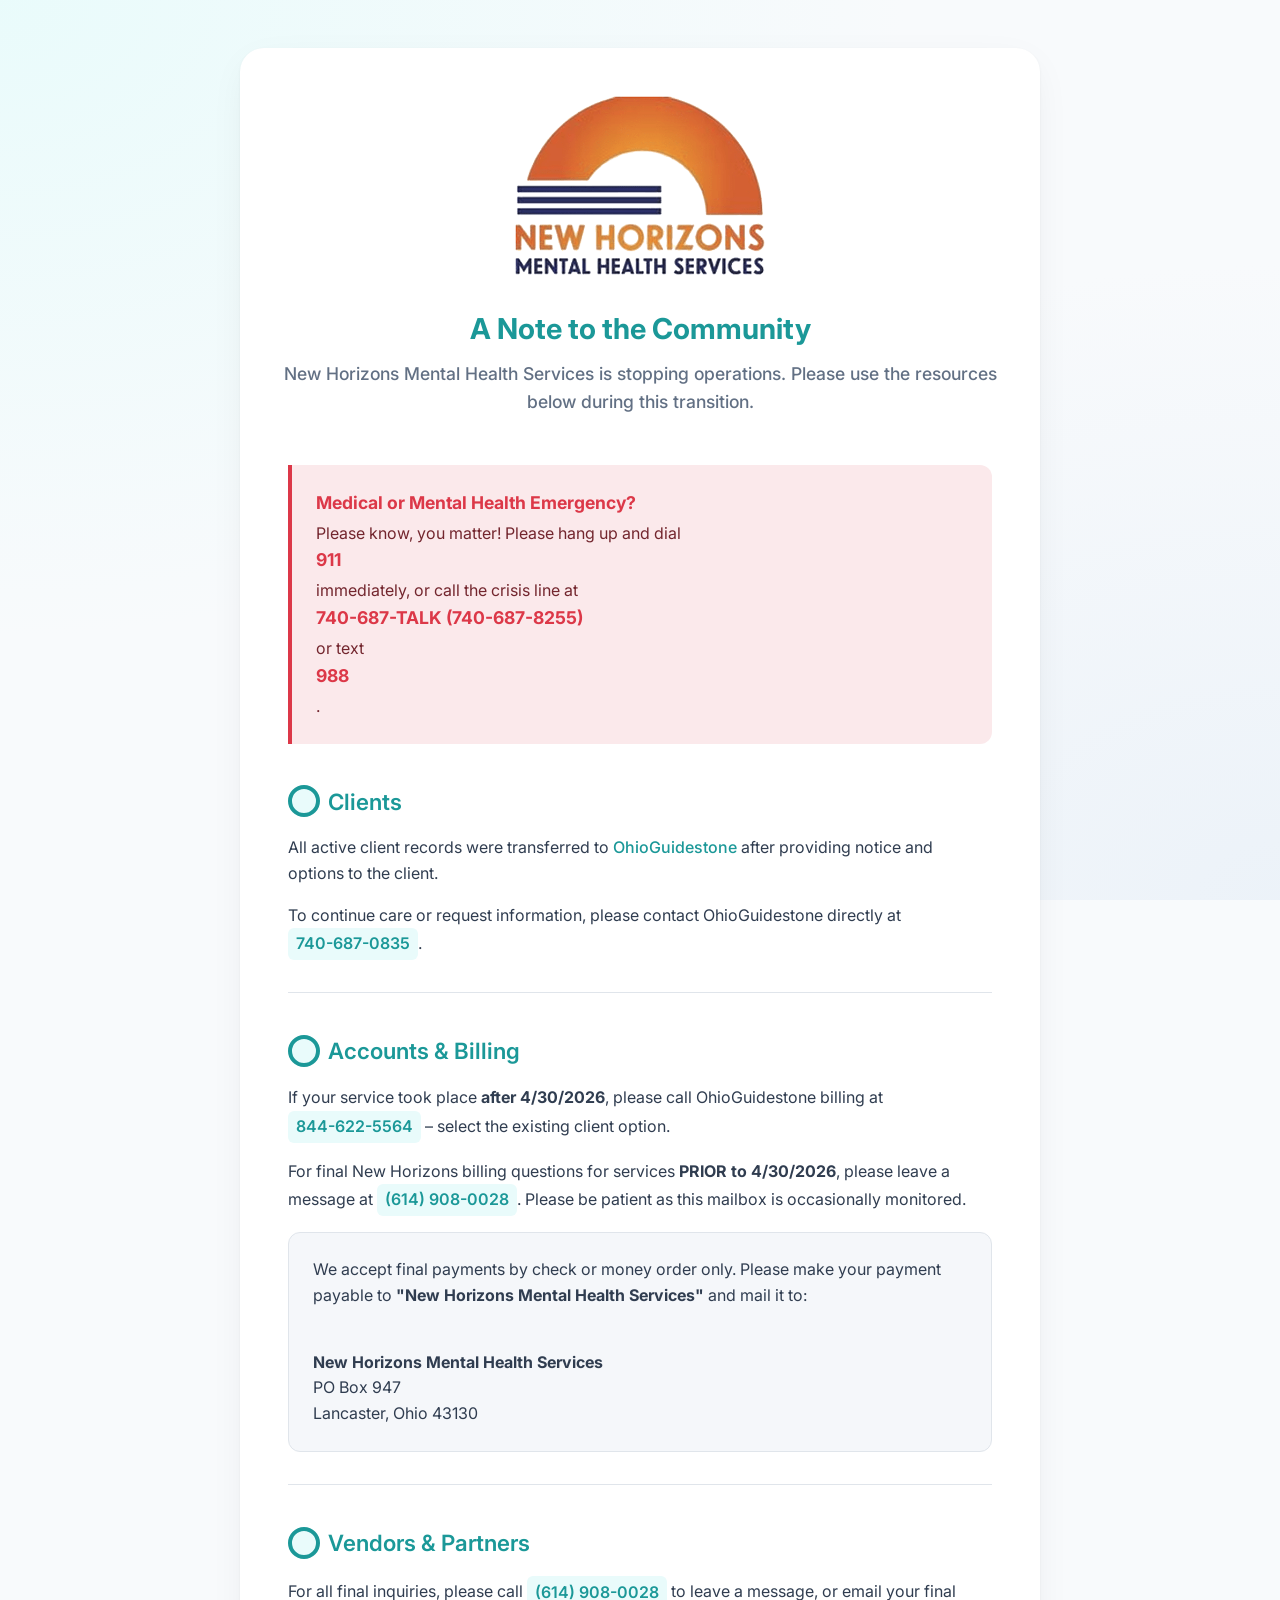
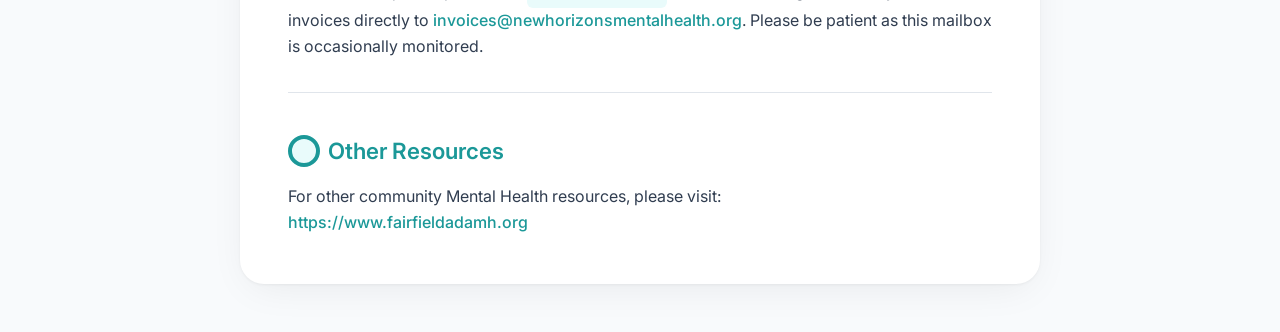
==== commit 4cdf00b6: "Refactor and modernize site layout and CSS" ====
--- a/index.html
+++ b/index.html
@@ -1,2580 +1,69 @@
-<!DOCTYPE html><html lang="en-US" data-qb-installed="true" style=""><head><base target="_parent" style=""><meta http-equiv="Content-Type" content="text/html; charset=UTF-8" style=""><style type="text/css">@charset "utf-8";
-
-img:is([sizes="auto" i], [sizes^="auto," i]) { contain-intrinsic-size: 3000px 1500px; }
-</style><style type="text/css">@charset "utf-8";
-
-.wp-block-site-title { box-sizing: border-box; }
-
-.wp-block-site-title :where(a) { color: inherit; font-family: inherit; font-size: inherit; font-style: inherit; font-weight: inherit; letter-spacing: inherit; line-height: inherit; text-decoration: inherit; }
-</style><style type="text/css">@charset "utf-8";
-
-.wp-block-navigation .wp-block-page-list { align-items: var(--navigation-layout-align,initial); background-color: inherit; display: flex; flex-direction: var(--navigation-layout-direction,initial); flex-wrap: var(--navigation-layout-wrap,wrap); justify-content: var(--navigation-layout-justify,initial); }
-
-.wp-block-navigation .wp-block-navigation-item { background-color: inherit; }
-
-.wp-block-page-list { box-sizing: border-box; }
-</style><style type="text/css">@charset "utf-8";
-
-.wp-block-navigation { position: relative; }
-
-.wp-block-navigation ul { margin-bottom: 0px; margin-left: 0px; margin-top: 0px; padding-left: 0px; }
-
-.wp-block-navigation ul, .wp-block-navigation ul li { list-style: none; padding: 0px; }
-
-.wp-block-navigation .wp-block-navigation-item { align-items: center; background-color: inherit; display: flex; position: relative; }
-
-.wp-block-navigation .wp-block-navigation-item .wp-block-navigation__submenu-container:empty { display: none; }
-
-.wp-block-navigation .wp-block-navigation-item__content { display: block; z-index: 1; }
-
-.wp-block-navigation .wp-block-navigation-item__content.wp-block-navigation-item__content { color: inherit; }
-
-.wp-block-navigation.has-text-decoration-underline .wp-block-navigation-item__content, .wp-block-navigation.has-text-decoration-underline .wp-block-navigation-item__content:active, .wp-block-navigation.has-text-decoration-underline .wp-block-navigation-item__content:focus { text-decoration: underline; }
-
-.wp-block-navigation.has-text-decoration-line-through .wp-block-navigation-item__content, .wp-block-navigation.has-text-decoration-line-through .wp-block-navigation-item__content:active, .wp-block-navigation.has-text-decoration-line-through .wp-block-navigation-item__content:focus { text-decoration: line-through; }
-
-.wp-block-navigation :where(a), .wp-block-navigation :where(a:active), .wp-block-navigation :where(a:focus) { text-decoration: none; }
-
-.wp-block-navigation .wp-block-navigation__submenu-icon { align-self: center; background-color: inherit; border-width: medium; border-style: none; border-color: currentcolor; border-image: none; color: currentcolor; display: inline-block; font-size: inherit; height: 0.6em; line-height: 0; margin-left: 0.25em; padding: 0px; width: 0.6em; }
-
-.wp-block-navigation .wp-block-navigation__submenu-icon svg { display: inline-block; stroke: currentcolor; height: inherit; margin-top: 0.075em; width: inherit; }
-
-.wp-block-navigation { --navigation-layout-justification-setting: flex-start; --navigation-layout-direction: row; --navigation-layout-wrap: wrap; --navigation-layout-justify: flex-start; --navigation-layout-align: center; }
-
-.wp-block-navigation.is-vertical { --navigation-layout-direction: column; --navigation-layout-justify: initial; --navigation-layout-align: flex-start; }
-
-.wp-block-navigation.no-wrap { --navigation-layout-wrap: nowrap; }
-
-.wp-block-navigation.items-justified-center { --navigation-layout-justification-setting: center; --navigation-layout-justify: center; }
-
-.wp-block-navigation.items-justified-center.is-vertical { --navigation-layout-align: center; }
-
-.wp-block-navigation.items-justified-right { --navigation-layout-justification-setting: flex-end; --navigation-layout-justify: flex-end; }
-
-.wp-block-navigation.items-justified-right.is-vertical { --navigation-layout-align: flex-end; }
-
-.wp-block-navigation.items-justified-space-between { --navigation-layout-justification-setting: space-between; --navigation-layout-justify: space-between; }
-
-.wp-block-navigation .has-child .wp-block-navigation__submenu-container { align-items: normal; background-color: inherit; color: inherit; display: flex; flex-direction: column; opacity: 0; position: absolute; z-index: 2; }
-
-@media not (prefers-reduced-motion) {
-  .wp-block-navigation .has-child .wp-block-navigation__submenu-container { transition: opacity 0.1s linear; }
-}
-
-.wp-block-navigation .has-child .wp-block-navigation__submenu-container { height: 0px; overflow: hidden; visibility: hidden; width: 0px; }
-
-.wp-block-navigation .has-child .wp-block-navigation__submenu-container > .wp-block-navigation-item > .wp-block-navigation-item__content { display: flex; flex-grow: 1; padding: 0.5em 1em; }
-
-.wp-block-navigation .has-child .wp-block-navigation__submenu-container > .wp-block-navigation-item > .wp-block-navigation-item__content .wp-block-navigation__submenu-icon { margin-left: auto; margin-right: 0px; }
-
-.wp-block-navigation .has-child .wp-block-navigation__submenu-container .wp-block-navigation-item__content { margin: 0px; }
-
-.wp-block-navigation .has-child .wp-block-navigation__submenu-container { left: -1px; top: 100%; }
-
-@media (min-width: 782px) {
-  .wp-block-navigation .has-child .wp-block-navigation__submenu-container .wp-block-navigation__submenu-container { left: 100%; top: -1px; }
-  .wp-block-navigation .has-child .wp-block-navigation__submenu-container .wp-block-navigation__submenu-container::before { background: rgba(0, 0, 0, 0); content: ""; display: block; height: 100%; position: absolute; right: 100%; width: 0.5em; }
-  .wp-block-navigation .has-child .wp-block-navigation__submenu-container .wp-block-navigation__submenu-icon { margin-right: 0.25em; }
-  .wp-block-navigation .has-child .wp-block-navigation__submenu-container .wp-block-navigation__submenu-icon svg { transform: rotate(-90deg); }
-}
-
-.wp-block-navigation .has-child .wp-block-navigation-submenu__toggle[aria-expanded="true"] ~ .wp-block-navigation__submenu-container, .wp-block-navigation .has-child:not(.open-on-click):hover > .wp-block-navigation__submenu-container, .wp-block-navigation .has-child:not(.open-on-click):not(.open-on-hover-click):focus-within > .wp-block-navigation__submenu-container { height: auto; min-width: 200px; opacity: 1; overflow: visible; visibility: visible; width: auto; }
-
-.wp-block-navigation.has-background .has-child .wp-block-navigation__submenu-container { left: 0px; top: 100%; }
-
-@media (min-width: 782px) {
-  .wp-block-navigation.has-background .has-child .wp-block-navigation__submenu-container .wp-block-navigation__submenu-container { left: 100%; top: 0px; }
-}
-
-.wp-block-navigation-submenu { display: flex; position: relative; }
-
-.wp-block-navigation-submenu .wp-block-navigation__submenu-icon svg { stroke: currentcolor; }
-
-button.wp-block-navigation-item__content { background-color: initial; border-width: medium; border-style: none; border-color: currentcolor; border-image: none; color: currentcolor; font-family: inherit; font-size: inherit; font-style: inherit; font-weight: inherit; letter-spacing: inherit; line-height: inherit; text-align: left; text-transform: inherit; }
-
-.wp-block-navigation-submenu__toggle { cursor: pointer; }
-
-.wp-block-navigation-submenu__toggle[aria-expanded="true"] + .wp-block-navigation__submenu-icon > svg, .wp-block-navigation-submenu__toggle[aria-expanded="true"] > svg { transform: rotate(180deg); }
-
-.wp-block-navigation-item.open-on-click .wp-block-navigation-submenu__toggle { padding-left: 0px; padding-right: 0.85em; }
-
-.wp-block-navigation-item.open-on-click .wp-block-navigation-submenu__toggle + .wp-block-navigation__submenu-icon { margin-left: -0.6em; pointer-events: none; }
-
-.wp-block-navigation-item.open-on-click button.wp-block-navigation-item__content:not(.wp-block-navigation-submenu__toggle) { padding: 0px; }
-
-.wp-block-navigation .wp-block-page-list, .wp-block-navigation__container, .wp-block-navigation__responsive-close, .wp-block-navigation__responsive-container, .wp-block-navigation__responsive-container-content, .wp-block-navigation__responsive-dialog { gap: inherit; }
-
-:where(.wp-block-navigation.has-background .wp-block-navigation-item a:not(.wp-element-button)), :where(.wp-block-navigation.has-background .wp-block-navigation-submenu a:not(.wp-element-button)) { padding: 0.5em 1em; }
-
-:where(.wp-block-navigation .wp-block-navigation__submenu-container .wp-block-navigation-item a:not(.wp-element-button)), :where(.wp-block-navigation .wp-block-navigation__submenu-container .wp-block-navigation-submenu a:not(.wp-element-button)), :where(.wp-block-navigation .wp-block-navigation__submenu-container .wp-block-navigation-submenu button.wp-block-navigation-item__content), :where(.wp-block-navigation .wp-block-navigation__submenu-container .wp-block-pages-list__item button.wp-block-navigation-item__content) { padding: 0.5em 1em; }
-
-.wp-block-navigation.items-justified-right .wp-block-navigation__container .has-child .wp-block-navigation__submenu-container, .wp-block-navigation.items-justified-right .wp-block-page-list > .has-child .wp-block-navigation__submenu-container, .wp-block-navigation.items-justified-space-between .wp-block-page-list > .has-child:last-child .wp-block-navigation__submenu-container, .wp-block-navigation.items-justified-space-between > .wp-block-navigation__container > .has-child:last-child .wp-block-navigation__submenu-container { left: auto; right: 0px; }
-
-.wp-block-navigation.items-justified-right .wp-block-navigation__container .has-child .wp-block-navigation__submenu-container .wp-block-navigation__submenu-container, .wp-block-navigation.items-justified-right .wp-block-page-list > .has-child .wp-block-navigation__submenu-container .wp-block-navigation__submenu-container, .wp-block-navigation.items-justified-space-between .wp-block-page-list > .has-child:last-child .wp-block-navigation__submenu-container .wp-block-navigation__submenu-container, .wp-block-navigation.items-justified-space-between > .wp-block-navigation__container > .has-child:last-child .wp-block-navigation__submenu-container .wp-block-navigation__submenu-container { left: -1px; right: -1px; }
-
-@media (min-width: 782px) {
-  .wp-block-navigation.items-justified-right .wp-block-navigation__container .has-child .wp-block-navigation__submenu-container .wp-block-navigation__submenu-container, .wp-block-navigation.items-justified-right .wp-block-page-list > .has-child .wp-block-navigation__submenu-container .wp-block-navigation__submenu-container, .wp-block-navigation.items-justified-space-between .wp-block-page-list > .has-child:last-child .wp-block-navigation__submenu-container .wp-block-navigation__submenu-container, .wp-block-navigation.items-justified-space-between > .wp-block-navigation__container > .has-child:last-child .wp-block-navigation__submenu-container .wp-block-navigation__submenu-container { left: auto; right: 100%; }
-}
-
-.wp-block-navigation:not(.has-background) .wp-block-navigation__submenu-container { background-color: rgb(255, 255, 255); border: 1px solid rgba(0, 0, 0, 0.15); }
-
-.wp-block-navigation.has-background .wp-block-navigation__submenu-container { background-color: inherit; }
-
-.wp-block-navigation:not(.has-text-color) .wp-block-navigation__submenu-container { color: rgb(0, 0, 0); }
-
-.wp-block-navigation__container { align-items: var(--navigation-layout-align,initial); display: flex; flex-direction: var(--navigation-layout-direction,initial); flex-wrap: var(--navigation-layout-wrap,wrap); justify-content: var(--navigation-layout-justify,initial); list-style: none; margin: 0px; padding-left: 0px; }
-
-.wp-block-navigation__container .is-responsive { display: none; }
-
-.wp-block-navigation__container:only-child, .wp-block-page-list:only-child { flex-grow: 1; }
-
-@keyframes overlay-menu__fade-in-animation { 
-  0% { opacity: 0; transform: translateY(0.5em); }
-  100% { opacity: 1; transform: translateY(0px); }
-}
-
-.wp-block-navigation__responsive-container { inset: 0px; display: none; position: fixed; }
-
-.wp-block-navigation__responsive-container :where(.wp-block-navigation-item a) { color: inherit; }
-
-.wp-block-navigation__responsive-container .wp-block-navigation__responsive-container-content { align-items: var(--navigation-layout-align,initial); display: flex; flex-direction: var(--navigation-layout-direction,initial); flex-wrap: var(--navigation-layout-wrap,wrap); justify-content: var(--navigation-layout-justify,initial); }
-
-.wp-block-navigation__responsive-container:not(.is-menu-open.is-menu-open) { background-color: inherit !important; color: inherit !important; }
-
-.wp-block-navigation__responsive-container.is-menu-open { background-color: inherit; display: flex; flex-direction: column; }
-
-@media not (prefers-reduced-motion) {
-  .wp-block-navigation__responsive-container.is-menu-open { animation: 0.1s ease-out 0s 1 normal forwards running overlay-menu__fade-in-animation; }
-}
-
-.wp-block-navigation__responsive-container.is-menu-open { overflow: auto; padding: clamp(1rem,var(--wp--style--root--padding-top),20rem) clamp(1rem,var(--wp--style--root--padding-right),20rem) clamp(1rem,var(--wp--style--root--padding-bottom),20rem) clamp(1rem,var(--wp--style--root--padding-left),20rem); z-index: 100000; }
-
-.wp-block-navigation__responsive-container.is-menu-open .wp-block-navigation__responsive-container-content { align-items: var(--navigation-layout-justification-setting,inherit); display: flex; flex-flow: column; overflow: visible; padding-top: calc(24px + 2rem); }
-
-.wp-block-navigation__responsive-container.is-menu-open .wp-block-navigation__responsive-container-content, .wp-block-navigation__responsive-container.is-menu-open .wp-block-navigation__responsive-container-content .wp-block-navigation__container, .wp-block-navigation__responsive-container.is-menu-open .wp-block-navigation__responsive-container-content .wp-block-page-list { justify-content: flex-start; }
-
-.wp-block-navigation__responsive-container.is-menu-open .wp-block-navigation__responsive-container-content .wp-block-navigation__submenu-icon { display: none; }
-
-.wp-block-navigation__responsive-container.is-menu-open .wp-block-navigation__responsive-container-content .has-child .wp-block-navigation__submenu-container { border-width: medium; border-style: none; border-color: currentcolor; border-image: none; height: auto; min-width: 200px; opacity: 1; overflow: initial; padding-left: 2rem; padding-right: 2rem; position: static; visibility: visible; width: auto; }
-
-.wp-block-navigation__responsive-container.is-menu-open .wp-block-navigation__responsive-container-content .wp-block-navigation__container, .wp-block-navigation__responsive-container.is-menu-open .wp-block-navigation__responsive-container-content .wp-block-navigation__submenu-container { gap: inherit; }
-
-.wp-block-navigation__responsive-container.is-menu-open .wp-block-navigation__responsive-container-content .wp-block-navigation__submenu-container { padding-top: var(--wp--style--block-gap,2em); }
-
-.wp-block-navigation__responsive-container.is-menu-open .wp-block-navigation__responsive-container-content .wp-block-navigation-item__content { padding: 0px; }
-
-.wp-block-navigation__responsive-container.is-menu-open .wp-block-navigation__responsive-container-content .wp-block-navigation-item, .wp-block-navigation__responsive-container.is-menu-open .wp-block-navigation__responsive-container-content .wp-block-navigation__container, .wp-block-navigation__responsive-container.is-menu-open .wp-block-navigation__responsive-container-content .wp-block-page-list { align-items: var(--navigation-layout-justification-setting,initial); display: flex; flex-direction: column; }
-
-.wp-block-navigation__responsive-container.is-menu-open .wp-block-navigation-item, .wp-block-navigation__responsive-container.is-menu-open .wp-block-navigation-item .wp-block-navigation__submenu-container, .wp-block-navigation__responsive-container.is-menu-open .wp-block-navigation__container, .wp-block-navigation__responsive-container.is-menu-open .wp-block-page-list { background: rgba(0, 0, 0, 0) !important; color: inherit !important; }
-
-.wp-block-navigation__responsive-container.is-menu-open .wp-block-navigation__submenu-container.wp-block-navigation__submenu-container.wp-block-navigation__submenu-container.wp-block-navigation__submenu-container { left: auto; right: auto; }
-
-@media (min-width: 600px) {
-  .wp-block-navigation__responsive-container:not(.hidden-by-default):not(.is-menu-open) { background-color: inherit; display: block; position: relative; width: 100%; z-index: auto; }
-  .wp-block-navigation__responsive-container:not(.hidden-by-default):not(.is-menu-open) .wp-block-navigation__responsive-container-close { display: none; }
-  .wp-block-navigation__responsive-container.is-menu-open .wp-block-navigation__submenu-container.wp-block-navigation__submenu-container.wp-block-navigation__submenu-container.wp-block-navigation__submenu-container { left: 0px; }
-}
-
-.wp-block-navigation:not(.has-background) .wp-block-navigation__responsive-container.is-menu-open { background-color: rgb(255, 255, 255); }
-
-.wp-block-navigation:not(.has-text-color) .wp-block-navigation__responsive-container.is-menu-open { color: rgb(0, 0, 0); }
-
-.wp-block-navigation__toggle_button_label { font-size: 1rem; font-weight: 700; }
-
-.wp-block-navigation__responsive-container-close, .wp-block-navigation__responsive-container-open { background: rgba(0, 0, 0, 0); border-width: medium; border-style: none; border-color: currentcolor; border-image: none; color: currentcolor; cursor: pointer; margin: 0px; padding: 0px; text-transform: inherit; vertical-align: middle; }
-
-.wp-block-navigation__responsive-container-close svg, .wp-block-navigation__responsive-container-open svg { fill: currentcolor; display: block; height: 24px; pointer-events: none; width: 24px; }
-
-.wp-block-navigation__responsive-container-open { display: flex; }
-
-.wp-block-navigation__responsive-container-open.wp-block-navigation__responsive-container-open.wp-block-navigation__responsive-container-open { font-family: inherit; font-size: inherit; font-weight: inherit; }
-
-@media (min-width: 600px) {
-  .wp-block-navigation__responsive-container-open:not(.always-shown) { display: none; }
-}
-
-.wp-block-navigation__responsive-container-close { position: absolute; right: 0px; top: 0px; z-index: 2; }
-
-.wp-block-navigation__responsive-container-close.wp-block-navigation__responsive-container-close.wp-block-navigation__responsive-container-close { font-family: inherit; font-size: inherit; font-weight: inherit; }
-
-.wp-block-navigation__responsive-close { width: 100%; }
-
-.has-modal-open .wp-block-navigation__responsive-close { margin-left: auto; margin-right: auto; max-width: var(--wp--style--global--wide-size,100%); }
-
-.wp-block-navigation__responsive-close:focus { outline: none; }
-
-.is-menu-open .wp-block-navigation__responsive-close, .is-menu-open .wp-block-navigation__responsive-container-content, .is-menu-open .wp-block-navigation__responsive-dialog { box-sizing: border-box; }
-
-.wp-block-navigation__responsive-dialog { position: relative; }
-
-.has-modal-open .admin-bar .is-menu-open .wp-block-navigation__responsive-dialog { margin-top: 46px; }
-
-@media (min-width: 782px) {
-  .has-modal-open .admin-bar .is-menu-open .wp-block-navigation__responsive-dialog { margin-top: 32px; }
-}
-
-html.has-modal-open { overflow: hidden; }
-</style><style type="text/css">@charset "utf-8";
-
-.wp-block-group { box-sizing: border-box; }
-
-:where(.wp-block-group.wp-block-group-is-layout-constrained) { position: relative; }
-</style><style type="text/css">@charset "utf-8";
-
-.wp-block-post-title { box-sizing: border-box; word-break: break-word; }
-
-.wp-block-post-title :where(a) { display: inline-block; font-family: inherit; font-size: inherit; font-style: inherit; font-weight: inherit; letter-spacing: inherit; line-height: inherit; text-decoration: inherit; }
-</style><style type="text/css">@charset "utf-8";
-
-.wp-block-image > a, .wp-block-image > figure > a { display: inline-block; }
-
-.wp-block-image img { box-sizing: border-box; height: auto; max-width: 100%; vertical-align: bottom; }
-
-@media not (prefers-reduced-motion) {
-  .wp-block-image img.hide { visibility: hidden; }
-  .wp-block-image img.show { animation: 0.4s ease 0s 1 normal none running show-content-image; }
-}
-
-.wp-block-image[style*="border-radius"] img, .wp-block-image[style*="border-radius"] > a { border-radius: inherit; }
-
-.wp-block-image.has-custom-border img { box-sizing: border-box; }
-
-.wp-block-image.aligncenter { text-align: center; }
-
-.wp-block-image.alignfull > a, .wp-block-image.alignwide > a { width: 100%; }
-
-.wp-block-image.alignfull img, .wp-block-image.alignwide img { height: auto; width: 100%; }
-
-.wp-block-image .aligncenter, .wp-block-image .alignleft, .wp-block-image .alignright, .wp-block-image.aligncenter, .wp-block-image.alignleft, .wp-block-image.alignright { display: table; }
-
-.wp-block-image .aligncenter > figcaption, .wp-block-image .alignleft > figcaption, .wp-block-image .alignright > figcaption, .wp-block-image.aligncenter > figcaption, .wp-block-image.alignleft > figcaption, .wp-block-image.alignright > figcaption { caption-side: bottom; display: table-caption; }
-
-.wp-block-image .alignleft { float: left; margin: 0.5em 1em 0.5em 0px; }
-
-.wp-block-image .alignright { float: right; margin: 0.5em 0px 0.5em 1em; }
-
-.wp-block-image .aligncenter { margin-left: auto; margin-right: auto; }
-
-.wp-block-image :where(figcaption) { margin-bottom: 1em; margin-top: 0.5em; }
-
-.wp-block-image.is-style-circle-mask img { border-radius: 9999px; }
-
-@supports ((-webkit-mask-image:none) or (mask-image:none)) or (-webkit-mask-image:none) {
-  .wp-block-image.is-style-circle-mask img { border-radius: 0px; mask-image: url("data:image/svg+xml;utf8,<svg viewBox=\"0 0 100 100\" xmlns=\"http://www.w3.org/2000/svg\"><circle cx=\"50\" cy=\"50\" r=\"50\"/></svg>"); mask-mode: alpha; mask-position: center center; mask-repeat: no-repeat; mask-size: contain; }
-}
-
-:root :where(.wp-block-image.is-style-rounded img, .wp-block-image .is-style-rounded img) { border-radius: 9999px; }
-
-.wp-block-image figure { margin: 0px; }
-
-.wp-lightbox-container { display: flex; flex-direction: column; position: relative; }
-
-.wp-lightbox-container img { cursor: zoom-in; }
-
-.wp-lightbox-container img:hover + button { opacity: 1; }
-
-.wp-lightbox-container button { align-items: center; backdrop-filter: blur(16px) saturate(180%); background-color: rgba(90, 90, 90, 0.25); border-width: medium; border-style: none; border-color: currentcolor; border-image: none; border-radius: 4px; cursor: zoom-in; display: flex; height: 20px; justify-content: center; opacity: 0; padding: 0px; position: absolute; right: 16px; text-align: center; top: 16px; width: 20px; z-index: 100; }
-
-@media not (prefers-reduced-motion) {
-  .wp-lightbox-container button { transition: opacity 0.2s; }
-}
-
-.wp-lightbox-container button:focus-visible { outline: -webkit-focus-ring-color auto 3px; outline-offset: 3px; }
-
-.wp-lightbox-container button:hover { cursor: pointer; opacity: 1; }
-
-.wp-lightbox-container button:focus { opacity: 1; }
-
-.wp-lightbox-container button:focus, .wp-lightbox-container button:hover, .wp-lightbox-container button:not(:hover):not(:active):not(.has-background) { background-color: rgba(90, 90, 90, 0.25); border-width: medium; border-style: none; border-color: currentcolor; border-image: none; }
-
-.wp-lightbox-overlay { box-sizing: border-box; cursor: zoom-out; height: 100vh; left: 0px; overflow: hidden; position: fixed; top: 0px; visibility: hidden; width: 100%; z-index: 100000; }
-
-.wp-lightbox-overlay .close-button { align-items: center; cursor: pointer; display: flex; justify-content: center; min-height: 40px; min-width: 40px; padding: 0px; position: absolute; right: calc(env(safe-area-inset-right) + 16px); top: calc(env(safe-area-inset-top) + 16px); z-index: 5000000; }
-
-.wp-lightbox-overlay .close-button:focus, .wp-lightbox-overlay .close-button:hover, .wp-lightbox-overlay .close-button:not(:hover):not(:active):not(.has-background) { background: none; border-width: medium; border-style: none; border-color: currentcolor; border-image: none; }
-
-.wp-lightbox-overlay .lightbox-image-container { height: var(--wp--lightbox-container-height); left: 50%; overflow: hidden; position: absolute; top: 50%; transform: translate(-50%, -50%); transform-origin: left top; width: var(--wp--lightbox-container-width); z-index: 2147483647; }
-
-.wp-lightbox-overlay .wp-block-image { align-items: center; box-sizing: border-box; display: flex; height: 100%; justify-content: center; margin: 0px; position: relative; transform-origin: 0px 0px; width: 100%; z-index: 3000000; }
-
-.wp-lightbox-overlay .wp-block-image img { height: var(--wp--lightbox-image-height); min-height: var(--wp--lightbox-image-height); min-width: var(--wp--lightbox-image-width); width: var(--wp--lightbox-image-width); }
-
-.wp-lightbox-overlay .wp-block-image figcaption { display: none; }
-
-.wp-lightbox-overlay button { background: none; border-width: medium; border-style: none; border-color: currentcolor; border-image: none; }
-
-.wp-lightbox-overlay .scrim { background-color: rgb(255, 255, 255); height: 100%; opacity: 0.9; position: absolute; width: 100%; z-index: 2000000; }
-
-.wp-lightbox-overlay.active { visibility: visible; }
-
-@media not (prefers-reduced-motion) {
-  .wp-lightbox-overlay.active { animation: 0.25s ease 0s 1 normal both running turn-on-visibility; }
-  .wp-lightbox-overlay.active img { animation: 0.35s ease 0s 1 normal both running turn-on-visibility; }
-  .wp-lightbox-overlay.show-closing-animation:not(.active) { animation: 0.35s ease 0s 1 normal both running turn-off-visibility; }
-  .wp-lightbox-overlay.show-closing-animation:not(.active) img { animation: 0.25s ease 0s 1 normal both running turn-off-visibility; }
-  .wp-lightbox-overlay.zoom.active { animation: auto ease 0s 1 normal none running none; opacity: 1; visibility: visible; }
-  .wp-lightbox-overlay.zoom.active .lightbox-image-container { animation: 0.4s ease 0s 1 normal none running lightbox-zoom-in; }
-  .wp-lightbox-overlay.zoom.active .lightbox-image-container img { animation: auto ease 0s 1 normal none running none; }
-  .wp-lightbox-overlay.zoom.active .scrim { animation: 0.4s ease 0s 1 normal forwards running turn-on-visibility; }
-  .wp-lightbox-overlay.zoom.show-closing-animation:not(.active) { animation: auto ease 0s 1 normal none running none; }
-  .wp-lightbox-overlay.zoom.show-closing-animation:not(.active) .lightbox-image-container { animation: 0.4s ease 0s 1 normal none running lightbox-zoom-out; }
-  .wp-lightbox-overlay.zoom.show-closing-animation:not(.active) .lightbox-image-container img { animation: auto ease 0s 1 normal none running none; }
-  .wp-lightbox-overlay.zoom.show-closing-animation:not(.active) .scrim { animation: 0.4s ease 0s 1 normal forwards running turn-off-visibility; }
-}
-
-@keyframes show-content-image { 
-  0% { visibility: hidden; }
-  99% { visibility: hidden; }
-  100% { visibility: visible; }
-}
-
-@keyframes turn-on-visibility { 
-  0% { opacity: 0; }
-  100% { opacity: 1; }
-}
-
-@keyframes turn-off-visibility { 
-  0% { opacity: 1; visibility: visible; }
-  99% { opacity: 0; visibility: visible; }
-  100% { opacity: 0; visibility: hidden; }
-}
-
-@keyframes lightbox-zoom-in { 
-  0% { transform: translate(calc((-100vw + var(--wp--lightbox-scrollbar-width))/2 + var(--wp--lightbox-initial-left-position)),calc(-50vh + var(--wp--lightbox-initial-top-position))) scale(var(--wp--lightbox-scale)); }
-  100% { transform: translate(-50%, -50%) scale(1); }
-}
-
-@keyframes lightbox-zoom-out { 
-  0% { transform: translate(-50%, -50%) scale(1); visibility: visible; }
-  99% { visibility: visible; }
-  100% { transform: translate(calc((-100vw + var(--wp--lightbox-scrollbar-width))/2 + var(--wp--lightbox-initial-left-position)),calc(-50vh + var(--wp--lightbox-initial-top-position))) scale(var(--wp--lightbox-scale)); visibility: hidden; }
-}
-</style><style type="text/css">@charset "utf-8";
-
-.is-small-text { font-size: 0.875em; }
-
-.is-regular-text { font-size: 1em; }
-
-.is-large-text { font-size: 2.25em; }
-
-.is-larger-text { font-size: 3em; }
-
-.has-drop-cap:not(:focus)::first-letter { float: left; font-size: 8.4em; font-style: normal; font-weight: 100; line-height: 0.68; margin: 0.05em 0.1em 0px 0px; text-transform: uppercase; }
-
-body.rtl .has-drop-cap:not(:focus)::first-letter { float: none; margin-left: 0.1em; }
-
-p.has-drop-cap.has-background { overflow: hidden; }
-
-:root :where(p.has-background) { padding: 1.25em 2.375em; }
-
-:where(p.has-text-color:not(.has-link-color)) a { color: inherit; }
-
-p.has-text-align-left[style*="writing-mode:vertical-lr"], p.has-text-align-right[style*="writing-mode:vertical-rl"] { rotate: 180deg; }
-</style><style type="text/css">@charset "utf-8";
-
-h1:where(.wp-block-heading).has-background, h2:where(.wp-block-heading).has-background, h3:where(.wp-block-heading).has-background, h4:where(.wp-block-heading).has-background, h5:where(.wp-block-heading).has-background, h6:where(.wp-block-heading).has-background { padding: 1.25em 2.375em; }
-
-h1.has-text-align-left[style*="writing-mode"]:where([style*="vertical-lr"]), h1.has-text-align-right[style*="writing-mode"]:where([style*="vertical-rl"]), h2.has-text-align-left[style*="writing-mode"]:where([style*="vertical-lr"]), h2.has-text-align-right[style*="writing-mode"]:where([style*="vertical-rl"]), h3.has-text-align-left[style*="writing-mode"]:where([style*="vertical-lr"]), h3.has-text-align-right[style*="writing-mode"]:where([style*="vertical-rl"]), h4.has-text-align-left[style*="writing-mode"]:where([style*="vertical-lr"]), h4.has-text-align-right[style*="writing-mode"]:where([style*="vertical-rl"]), h5.has-text-align-left[style*="writing-mode"]:where([style*="vertical-lr"]), h5.has-text-align-right[style*="writing-mode"]:where([style*="vertical-rl"]), h6.has-text-align-left[style*="writing-mode"]:where([style*="vertical-lr"]), h6.has-text-align-right[style*="writing-mode"]:where([style*="vertical-rl"]) { rotate: 180deg; }
-</style><style type="text/css">@charset "utf-8";
-
-.wp-block-post-content { display: flow-root; }
-</style><style type="text/css">@charset "utf-8";
-
-img.wp-smiley, img.emoji { display: inline !important; border-width: medium !important; border-style: none !important; border-color: currentcolor !important; border-image: none !important; box-shadow: none !important; height: 1em !important; width: 1em !important; margin: 0px 0.07em !important; vertical-align: -0.1em !important; background: none !important; padding: 0px !important; }
-</style><style type="text/css">@charset "utf-8";
-
-:root { --wp-block-synced-color: #7a00df; --wp-block-synced-color--rgb: 122,0,223; --wp-bound-block-color: var(--wp-block-synced-color); --wp-editor-canvas-background: #ddd; --wp-admin-theme-color: #007cba; --wp-admin-theme-color--rgb: 0,124,186; --wp-admin-theme-color-darker-10: #006ba1; --wp-admin-theme-color-darker-10--rgb: 0,107,160.5; --wp-admin-theme-color-darker-20: #005a87; --wp-admin-theme-color-darker-20--rgb: 0,90,135; --wp-admin-border-width-focus: 2px; }
-
-@media (min-resolution: 192dpi) {
-  :root { --wp-admin-border-width-focus: 1.5px; }
-}
-
-.wp-element-button { cursor: pointer; }
-
-:root .has-very-light-gray-background-color { background-color: rgb(238, 238, 238); }
-
-:root .has-very-dark-gray-background-color { background-color: rgb(49, 49, 49); }
-
-:root .has-very-light-gray-color { color: rgb(238, 238, 238); }
-
-:root .has-very-dark-gray-color { color: rgb(49, 49, 49); }
-
-:root .has-vivid-green-cyan-to-vivid-cyan-blue-gradient-background { background: linear-gradient(135deg, rgb(0, 208, 132), rgb(6, 147, 227)); }
-
-:root .has-purple-crush-gradient-background { background: linear-gradient(135deg, rgb(52, 226, 228), rgb(71, 33, 251) 50%, rgb(171, 29, 254)); }
-
-:root .has-hazy-dawn-gradient-background { background: linear-gradient(135deg, rgb(250, 172, 168), rgb(218, 208, 236)); }
-
-:root .has-subdued-olive-gradient-background { background: linear-gradient(135deg, rgb(250, 250, 225), rgb(103, 166, 113)); }
-
-:root .has-atomic-cream-gradient-background { background: linear-gradient(135deg, rgb(253, 215, 154), rgb(0, 74, 89)); }
-
-:root .has-nightshade-gradient-background { background: linear-gradient(135deg, rgb(51, 9, 104), rgb(49, 205, 207)); }
-
-:root .has-midnight-gradient-background { background: linear-gradient(135deg, rgb(2, 3, 129), rgb(40, 116, 252)); }
-
-:root { --wp--preset--font-size--normal: 16px; --wp--preset--font-size--huge: 42px; }
-
-.has-regular-font-size { font-size: 1em; }
-
-.has-larger-font-size { font-size: 2.625em; }
-
-.has-normal-font-size { font-size: var(--wp--preset--font-size--normal); }
-
-.has-huge-font-size { font-size: var(--wp--preset--font-size--huge); }
-
-.has-text-align-center { text-align: center; }
-
-.has-text-align-left { text-align: left; }
-
-.has-text-align-right { text-align: right; }
-
-.has-fit-text { white-space: nowrap !important; }
-
-#end-resizable-editor-section { display: none; }
-
-.aligncenter { clear: both; }
-
-.items-justified-left { justify-content: flex-start; }
-
-.items-justified-center { justify-content: center; }
-
-.items-justified-right { justify-content: flex-end; }
-
-.items-justified-space-between { justify-content: space-between; }
-
-.screen-reader-text { border: 0px; clip-path: inset(50%); height: 1px; margin: -1px; overflow: hidden; padding: 0px; position: absolute; width: 1px; overflow-wrap: normal !important; }
-
-.screen-reader-text:focus { background-color: rgb(221, 221, 221); clip-path: none; color: rgb(68, 68, 68); display: block; font-size: 1em; height: auto; left: 5px; line-height: normal; padding: 15px 23px 14px; text-decoration: none; top: 5px; width: auto; z-index: 100000; }
-
-html :where(.has-border-color) { border-style: solid; }
-
-html :where([style*="border-top-color"]) { border-top-style: solid; }
-
-html :where([style*="border-right-color"]) { border-right-style: solid; }
-
-html :where([style*="border-bottom-color"]) { border-bottom-style: solid; }
-
-html :where([style*="border-left-color"]) { border-left-style: solid; }
-
-html :where([style*="border-width"]) { border-style: solid; }
-
-html :where([style*="border-top-width"]) { border-top-style: solid; }
-
-html :where([style*="border-right-width"]) { border-right-style: solid; }
-
-html :where([style*="border-bottom-width"]) { border-bottom-style: solid; }
-
-html :where([style*="border-left-width"]) { border-left-style: solid; }
-
-html :where(img[class*="wp-image-"]) { height: auto; max-width: 100%; }
-
-:where(figure) { margin: 0px 0px 1em; }
-
-html :where(.is-position-sticky) { --wp-admin--admin-bar--position-offset: var(--wp-admin--admin-bar--height,0px); }
-
-@media screen and (max-width: 600px) {
-  html :where(.is-position-sticky) { --wp-admin--admin-bar--position-offset: 0px; }
-}
-</style><style type="text/css">@charset "utf-8";
-
-:root { --wp--preset--aspect-ratio--square: 1; --wp--preset--aspect-ratio--4-3: 4/3; --wp--preset--aspect-ratio--3-4: 3/4; --wp--preset--aspect-ratio--3-2: 3/2; --wp--preset--aspect-ratio--2-3: 2/3; --wp--preset--aspect-ratio--16-9: 16/9; --wp--preset--aspect-ratio--9-16: 9/16; --wp--preset--color--black: #000000; --wp--preset--color--cyan-bluish-gray: #abb8c3; --wp--preset--color--white: #ffffff; --wp--preset--color--pale-pink: #f78da7; --wp--preset--color--vivid-red: #cf2e2e; --wp--preset--color--luminous-vivid-orange: #ff6900; --wp--preset--color--luminous-vivid-amber: #fcb900; --wp--preset--color--light-green-cyan: #7bdcb5; --wp--preset--color--vivid-green-cyan: #00d084; --wp--preset--color--pale-cyan-blue: #8ed1fc; --wp--preset--color--vivid-cyan-blue: #0693e3; --wp--preset--color--vivid-purple: #9b51e0; --wp--preset--color--base: #FFFFFF; --wp--preset--color--contrast: #111111; --wp--preset--color--accent-1: #FFEE58; --wp--preset--color--accent-2: #F6CFF4; --wp--preset--color--accent-3: #503AA8; --wp--preset--color--accent-4: #686868; --wp--preset--color--accent-5: #FBFAF3; --wp--preset--color--accent-6: color-mix(in srgb, currentColor 20%, transparent); --wp--preset--gradient--vivid-cyan-blue-to-vivid-purple: linear-gradient(135deg,rgb(6,147,227) 0%,rgb(155,81,224) 100%); --wp--preset--gradient--light-green-cyan-to-vivid-green-cyan: linear-gradient(135deg,rgb(122,220,180) 0%,rgb(0,208,130) 100%); --wp--preset--gradient--luminous-vivid-amber-to-luminous-vivid-orange: linear-gradient(135deg,rgb(252,185,0) 0%,rgb(255,105,0) 100%); --wp--preset--gradient--luminous-vivid-orange-to-vivid-red: linear-gradient(135deg,rgb(255,105,0) 0%,rgb(207,46,46) 100%); --wp--preset--gradient--very-light-gray-to-cyan-bluish-gray: linear-gradient(135deg,rgb(238,238,238) 0%,rgb(169,184,195) 100%); --wp--preset--gradient--cool-to-warm-spectrum: linear-gradient(135deg,rgb(74,234,220) 0%,rgb(151,120,209) 20%,rgb(207,42,186) 40%,rgb(238,44,130) 60%,rgb(251,105,98) 80%,rgb(254,248,76) 100%); --wp--preset--gradient--blush-light-purple: linear-gradient(135deg,rgb(255,206,236) 0%,rgb(152,150,240) 100%); --wp--preset--gradient--blush-bordeaux: linear-gradient(135deg,rgb(254,205,165) 0%,rgb(254,45,45) 50%,rgb(107,0,62) 100%); --wp--preset--gradient--luminous-dusk: linear-gradient(135deg,rgb(255,203,112) 0%,rgb(199,81,192) 50%,rgb(65,88,208) 100%); --wp--preset--gradient--pale-ocean: linear-gradient(135deg,rgb(255,245,203) 0%,rgb(182,227,212) 50%,rgb(51,167,181) 100%); --wp--preset--gradient--electric-grass: linear-gradient(135deg,rgb(202,248,128) 0%,rgb(113,206,126) 100%); --wp--preset--gradient--midnight: linear-gradient(135deg,rgb(2,3,129) 0%,rgb(40,116,252) 100%); --wp--preset--font-size--small: 0.875rem; --wp--preset--font-size--medium: clamp(1rem, 1rem + ((1vw - 0.2rem) * 0.196), 1.125rem); --wp--preset--font-size--large: clamp(1.125rem, 1.125rem + ((1vw - 0.2rem) * 0.392), 1.375rem); --wp--preset--font-size--x-large: clamp(1.4rem, 1.4rem + ((1vw - 0.2rem) * 0.627), 1.8rem); --wp--preset--font-size--xx-large: clamp(2rem, 2rem + ((1vw - 0.2rem) * 0.941), 2.6rem); --wp--preset--font-family--platypi: Platypi; --wp--preset--font-family--ysabeau-office: "Ysabeau Office", sans-serif; --wp--preset--spacing--20: 10px; --wp--preset--spacing--30: 20px; --wp--preset--spacing--40: 30px; --wp--preset--spacing--50: clamp(30px, 5vw, 50px); --wp--preset--spacing--60: clamp(30px, 7vw, 70px); --wp--preset--spacing--70: clamp(50px, 7vw, 90px); --wp--preset--spacing--80: clamp(70px, 10vw, 140px); --wp--preset--shadow--natural: 6px 6px 9px rgba(0, 0, 0, 0.2); --wp--preset--shadow--deep: 12px 12px 50px rgba(0, 0, 0, 0.4); --wp--preset--shadow--sharp: 6px 6px 0px rgba(0, 0, 0, 0.2); --wp--preset--shadow--outlined: 6px 6px 0px -3px rgb(255, 255, 255), 6px 6px rgb(0, 0, 0); --wp--preset--shadow--crisp: 6px 6px 0px rgb(0, 0, 0); }
-
-:root { --wp--style--global--content-size: 645px; --wp--style--global--wide-size: 1340px; }
-
-:where(body) { margin: 0px; }
-
-.wp-site-blocks { padding-top: var(--wp--style--root--padding-top); padding-bottom: var(--wp--style--root--padding-bottom); }
-
-.has-global-padding { padding-right: var(--wp--style--root--padding-right); padding-left: var(--wp--style--root--padding-left); }
-
-.has-global-padding > .alignfull { margin-right: calc(var(--wp--style--root--padding-right) * -1); margin-left: calc(var(--wp--style--root--padding-left) * -1); }
-
-.has-global-padding :where(:not(.alignfull.is-layout-flow) > .has-global-padding:not(.wp-block-block, .alignfull)) { padding-right: 0px; padding-left: 0px; }
-
-.has-global-padding :where(:not(.alignfull.is-layout-flow) > .has-global-padding:not(.wp-block-block, .alignfull)) > .alignfull { margin-left: 0px; margin-right: 0px; }
-
-.wp-site-blocks > .alignleft { float: left; margin-right: 2em; }
-
-.wp-site-blocks > .alignright { float: right; margin-left: 2em; }
-
-.wp-site-blocks > .aligncenter { justify-content: center; margin-left: auto; margin-right: auto; }
-
-:where(.wp-site-blocks) > * { margin-block: 1.2rem 0px; }
-
-:where(.wp-site-blocks) > :first-child { margin-block-start: 0px; }
-
-:where(.wp-site-blocks) > :last-child { margin-block-end: 0px; }
-
-:root { --wp--style--block-gap: 1.2rem; }
-
-:root :where(.is-layout-flow) > :first-child { margin-block-start: 0px; }
-
-:root :where(.is-layout-flow) > :last-child { margin-block-end: 0px; }
-
-:root :where(.is-layout-flow) > * { margin-block: 1.2rem 0px; }
-
-:root :where(.is-layout-constrained) > :first-child { margin-block-start: 0px; }
-
-:root :where(.is-layout-constrained) > :last-child { margin-block-end: 0px; }
-
-:root :where(.is-layout-constrained) > * { margin-block: 1.2rem 0px; }
-
-:root :where(.is-layout-flex) { gap: 1.2rem; }
-
-:root :where(.is-layout-grid) { gap: 1.2rem; }
-
-.is-layout-flow > .alignleft { float: left; margin-inline: 0px 2em; }
-
-.is-layout-flow > .alignright { float: right; margin-inline: 2em 0px; }
-
-.is-layout-flow > .aligncenter { margin-left: auto !important; margin-right: auto !important; }
-
-.is-layout-constrained > .alignleft { float: left; margin-inline: 0px 2em; }
-
-.is-layout-constrained > .alignright { float: right; margin-inline: 2em 0px; }
-
-.is-layout-constrained > .aligncenter { margin-left: auto !important; margin-right: auto !important; }
-
-.is-layout-constrained > :where(:not(.alignleft):not(.alignright):not(.alignfull)) { max-width: var(--wp--style--global--content-size); margin-left: auto !important; margin-right: auto !important; }
-
-.is-layout-constrained > .alignwide { max-width: var(--wp--style--global--wide-size); }
-
-body .is-layout-flex { display: flex; }
-
-.is-layout-flex { flex-wrap: wrap; align-items: center; }
-
-.is-layout-flex > :is(*, div) { margin: 0px; }
-
-body .is-layout-grid { display: grid; }
-
-.is-layout-grid > :is(*, div) { margin: 0px; }
-
-body { background-color: var(--wp--preset--color--base); color: var(--wp--preset--color--contrast); font-family: var(--wp--preset--font-family--ysabeau-office); font-size: var(--wp--preset--font-size--large); font-weight: 300; letter-spacing: -0.22px; line-height: 1.5; --wp--style--root--padding-top: 0px; --wp--style--root--padding-right: var(--wp--preset--spacing--50); --wp--style--root--padding-bottom: 0px; --wp--style--root--padding-left: var(--wp--preset--spacing--50); }
-
-a:where(:not(.wp-element-button)) { color: currentcolor; text-decoration: underline; }
-
-:root :where(a:where(:not(.wp-element-button)):hover) { text-decoration: none; }
-
-h1, h2, h3, h4, h5, h6 { font-family: var(--wp--preset--font-family--platypi); font-weight: 400; letter-spacing: -0.1px; line-height: 1.125; }
-
-h1 { font-size: var(--wp--preset--font-size--xx-large); }
-
-h2 { font-size: var(--wp--preset--font-size--x-large); }
-
-h3 { font-size: var(--wp--preset--font-size--large); }
-
-h4 { font-size: var(--wp--preset--font-size--medium); }
-
-h5 { font-size: var(--wp--preset--font-size--medium); letter-spacing: normal; }
-
-h6 { font-size: var(--wp--preset--font-size--small); font-style: initial; font-weight: 400; letter-spacing: initial; text-transform: initial; }
-
-:root :where(.wp-element-button, .wp-block-button__link) { background-color: var(--wp--preset--color--contrast); border-width: 0px; color: var(--wp--preset--color--base); font-family: var(--wp--preset--font-family--ysabeau-office); font-size: var(--wp--preset--font-size--medium); font-style: inherit; font-weight: 600; letter-spacing: 1.44px; line-height: inherit; padding: 1rem 2.25rem; text-decoration: none; text-transform: uppercase; }
-
-:root :where(.wp-element-button:hover, .wp-block-button__link:hover) { background-color: color-mix(in srgb, var(--wp--preset--color--contrast) 85%, transparent); border-color: transparent; color: var(--wp--preset--color--base); }
-
-:root :where(.wp-element-button:focus, .wp-block-button__link:focus) { outline-color: var(--wp--preset--color--accent-4); outline-offset: 2px; }
-
-:root :where(.wp-element-caption, .wp-block-audio figcaption, .wp-block-embed figcaption, .wp-block-gallery figcaption, .wp-block-image figcaption, .wp-block-table figcaption, .wp-block-video figcaption) { font-size: var(--wp--preset--font-size--small); line-height: 1.4; }
-
-.has-black-color { color: var(--wp--preset--color--black) !important; }
-
-.has-cyan-bluish-gray-color { color: var(--wp--preset--color--cyan-bluish-gray) !important; }
-
-.has-white-color { color: var(--wp--preset--color--white) !important; }
-
-.has-pale-pink-color { color: var(--wp--preset--color--pale-pink) !important; }
-
-.has-vivid-red-color { color: var(--wp--preset--color--vivid-red) !important; }
-
-.has-luminous-vivid-orange-color { color: var(--wp--preset--color--luminous-vivid-orange) !important; }
-
-.has-luminous-vivid-amber-color { color: var(--wp--preset--color--luminous-vivid-amber) !important; }
-
-.has-light-green-cyan-color { color: var(--wp--preset--color--light-green-cyan) !important; }
-
-.has-vivid-green-cyan-color { color: var(--wp--preset--color--vivid-green-cyan) !important; }
-
-.has-pale-cyan-blue-color { color: var(--wp--preset--color--pale-cyan-blue) !important; }
-
-.has-vivid-cyan-blue-color { color: var(--wp--preset--color--vivid-cyan-blue) !important; }
-
-.has-vivid-purple-color { color: var(--wp--preset--color--vivid-purple) !important; }
-
-.has-base-color { color: var(--wp--preset--color--base) !important; }
-
-.has-contrast-color { color: var(--wp--preset--color--contrast) !important; }
-
-.has-accent-1-color { color: var(--wp--preset--color--accent-1) !important; }
-
-.has-accent-2-color { color: var(--wp--preset--color--accent-2) !important; }
-
-.has-accent-3-color { color: var(--wp--preset--color--accent-3) !important; }
-
-.has-accent-4-color { color: var(--wp--preset--color--accent-4) !important; }
-
-.has-accent-5-color { color: var(--wp--preset--color--accent-5) !important; }
-
-.has-accent-6-color { color: var(--wp--preset--color--accent-6) !important; }
-
-.has-black-background-color { background-color: var(--wp--preset--color--black) !important; }
-
-.has-cyan-bluish-gray-background-color { background-color: var(--wp--preset--color--cyan-bluish-gray) !important; }
-
-.has-white-background-color { background-color: var(--wp--preset--color--white) !important; }
-
-.has-pale-pink-background-color { background-color: var(--wp--preset--color--pale-pink) !important; }
-
-.has-vivid-red-background-color { background-color: var(--wp--preset--color--vivid-red) !important; }
-
-.has-luminous-vivid-orange-background-color { background-color: var(--wp--preset--color--luminous-vivid-orange) !important; }
-
-.has-luminous-vivid-amber-background-color { background-color: var(--wp--preset--color--luminous-vivid-amber) !important; }
-
-.has-light-green-cyan-background-color { background-color: var(--wp--preset--color--light-green-cyan) !important; }
-
-.has-vivid-green-cyan-background-color { background-color: var(--wp--preset--color--vivid-green-cyan) !important; }
-
-.has-pale-cyan-blue-background-color { background-color: var(--wp--preset--color--pale-cyan-blue) !important; }
-
-.has-vivid-cyan-blue-background-color { background-color: var(--wp--preset--color--vivid-cyan-blue) !important; }
-
-.has-vivid-purple-background-color { background-color: var(--wp--preset--color--vivid-purple) !important; }
-
-.has-base-background-color { background-color: var(--wp--preset--color--base) !important; }
-
-.has-contrast-background-color { background-color: var(--wp--preset--color--contrast) !important; }
-
-.has-accent-1-background-color { background-color: var(--wp--preset--color--accent-1) !important; }
-
-.has-accent-2-background-color { background-color: var(--wp--preset--color--accent-2) !important; }
-
-.has-accent-3-background-color { background-color: var(--wp--preset--color--accent-3) !important; }
-
-.has-accent-4-background-color { background-color: var(--wp--preset--color--accent-4) !important; }
-
-.has-accent-5-background-color { background-color: var(--wp--preset--color--accent-5) !important; }
-
-.has-accent-6-background-color { background-color: var(--wp--preset--color--accent-6) !important; }
-
-.has-black-border-color { border-color: var(--wp--preset--color--black) !important; }
-
-.has-cyan-bluish-gray-border-color { border-color: var(--wp--preset--color--cyan-bluish-gray) !important; }
-
-.has-white-border-color { border-color: var(--wp--preset--color--white) !important; }
-
-.has-pale-pink-border-color { border-color: var(--wp--preset--color--pale-pink) !important; }
-
-.has-vivid-red-border-color { border-color: var(--wp--preset--color--vivid-red) !important; }
-
-.has-luminous-vivid-orange-border-color { border-color: var(--wp--preset--color--luminous-vivid-orange) !important; }
-
-.has-luminous-vivid-amber-border-color { border-color: var(--wp--preset--color--luminous-vivid-amber) !important; }
-
-.has-light-green-cyan-border-color { border-color: var(--wp--preset--color--light-green-cyan) !important; }
-
-.has-vivid-green-cyan-border-color { border-color: var(--wp--preset--color--vivid-green-cyan) !important; }
-
-.has-pale-cyan-blue-border-color { border-color: var(--wp--preset--color--pale-cyan-blue) !important; }
-
-.has-vivid-cyan-blue-border-color { border-color: var(--wp--preset--color--vivid-cyan-blue) !important; }
-
-.has-vivid-purple-border-color { border-color: var(--wp--preset--color--vivid-purple) !important; }
-
-.has-base-border-color { border-color: var(--wp--preset--color--base) !important; }
-
-.has-contrast-border-color { border-color: var(--wp--preset--color--contrast) !important; }
-
-.has-accent-1-border-color { border-color: var(--wp--preset--color--accent-1) !important; }
-
-.has-accent-2-border-color { border-color: var(--wp--preset--color--accent-2) !important; }
-
-.has-accent-3-border-color { border-color: var(--wp--preset--color--accent-3) !important; }
-
-.has-accent-4-border-color { border-color: var(--wp--preset--color--accent-4) !important; }
-
-.has-accent-5-border-color { border-color: var(--wp--preset--color--accent-5) !important; }
-
-.has-accent-6-border-color { border-color: var(--wp--preset--color--accent-6) !important; }
-
-.has-vivid-cyan-blue-to-vivid-purple-gradient-background { background: var(--wp--preset--gradient--vivid-cyan-blue-to-vivid-purple) !important; }
-
-.has-light-green-cyan-to-vivid-green-cyan-gradient-background { background: var(--wp--preset--gradient--light-green-cyan-to-vivid-green-cyan) !important; }
-
-.has-luminous-vivid-amber-to-luminous-vivid-orange-gradient-background { background: var(--wp--preset--gradient--luminous-vivid-amber-to-luminous-vivid-orange) !important; }
-
-.has-luminous-vivid-orange-to-vivid-red-gradient-background { background: var(--wp--preset--gradient--luminous-vivid-orange-to-vivid-red) !important; }
-
-.has-very-light-gray-to-cyan-bluish-gray-gradient-background { background: var(--wp--preset--gradient--very-light-gray-to-cyan-bluish-gray) !important; }
-
-.has-cool-to-warm-spectrum-gradient-background { background: var(--wp--preset--gradient--cool-to-warm-spectrum) !important; }
-
-.has-blush-light-purple-gradient-background { background: var(--wp--preset--gradient--blush-light-purple) !important; }
-
-.has-blush-bordeaux-gradient-background { background: var(--wp--preset--gradient--blush-bordeaux) !important; }
-
-.has-luminous-dusk-gradient-background { background: var(--wp--preset--gradient--luminous-dusk) !important; }
-
-.has-pale-ocean-gradient-background { background: var(--wp--preset--gradient--pale-ocean) !important; }
-
-.has-electric-grass-gradient-background { background: var(--wp--preset--gradient--electric-grass) !important; }
-
-.has-midnight-gradient-background { background: var(--wp--preset--gradient--midnight) !important; }
-
-.has-small-font-size { font-size: var(--wp--preset--font-size--small) !important; }
-
-.has-medium-font-size { font-size: var(--wp--preset--font-size--medium) !important; }
-
-.has-large-font-size { font-size: var(--wp--preset--font-size--large) !important; }
-
-.has-x-large-font-size { font-size: var(--wp--preset--font-size--x-large) !important; }
-
-.has-xx-large-font-size { font-size: var(--wp--preset--font-size--xx-large) !important; }
-
-.has-platypi-font-family { font-family: var(--wp--preset--font-family--platypi) !important; }
-
-.has-ysabeau-office-font-family { font-family: var(--wp--preset--font-family--ysabeau-office) !important; }
-
-:root :where(.wp-block-post-title a:where(:not(.wp-element-button))) { text-decoration: none; }
-
-:root :where(.wp-block-post-title a:where(:not(.wp-element-button)):hover) { text-decoration: underline; }
-
-:root :where(.wp-block-site-title) { font-family: var(--wp--preset--font-family--ysabeau-office); font-size: var(--wp--preset--font-size--large); font-weight: 700; letter-spacing: 1.44px; text-transform: uppercase; }
-
-:root :where(.wp-block-site-title a:where(:not(.wp-element-button))) { text-decoration: none; }
-
-:root :where(.wp-block-site-title a:where(:not(.wp-element-button)):hover) { text-decoration: underline; }
-
-:root :where(.wp-block-navigation) { font-size: var(--wp--preset--font-size--medium); }
-
-:root :where(.wp-block-navigation a:where(:not(.wp-element-button))) { text-decoration: none; }
-
-:root :where(.wp-block-navigation a:where(:not(.wp-element-button)):hover) { text-decoration: underline; }
-
-:root :where(.wp-block-heading) { line-height: 1.2; }
-</style><style type="text/css">@charset "utf-8";
-
-.wp-container-core-navigation-is-layout-fc306653 { justify-content: flex-end; }
-
-.wp-container-core-group-is-layout-f4c28e8b { flex-wrap: nowrap; gap: var(--wp--preset--spacing--10); justify-content: flex-end; }
-
-.wp-container-core-group-is-layout-8165f36a { flex-wrap: nowrap; justify-content: space-between; }
-</style><style type="text/css">@charset "utf-8";
-
-.skip-link.screen-reader-text { border: 0px; clip-path: inset(50%); height: 1px; margin: -1px; overflow: hidden; padding: 0px; width: 1px; position: absolute !important; overflow-wrap: normal !important; }
-
-.skip-link.screen-reader-text:focus { background-color: rgb(238, 238, 238); clip-path: none; color: rgb(68, 68, 68); display: block; font-size: 1em; height: auto; left: 5px; line-height: normal; padding: 15px 23px 14px; text-decoration: none; top: 5px; width: auto; z-index: 100000; }
-</style><style type="text/css">@charset "utf-8";
-
-a { text-decoration-thickness: 1px !important; text-underline-offset: 0.1em; }
-
-:where(.wp-site-blocks :focus) { outline-style: solid; outline-width: 2px; }
-
-.wp-block-navigation .wp-block-navigation-submenu .wp-block-navigation-item:not(:last-child) { margin-bottom: 3px; }
-
-.wp-block-navigation .wp-block-navigation-item .wp-block-navigation-item__content { outline-offset: 4px; }
-
-.wp-block-navigation .wp-block-navigation-item ul.wp-block-navigation__submenu-container .wp-block-navigation-item__content { outline-offset: 0px; }
-
-blockquote, caption, figcaption, h1, h2, h3, h4, h5, h6, p { text-wrap: pretty; }
-
-.more-link { display: block; }
-
-:where(pre) { overflow-x: auto; }
-</style><style type="text/css">@charset "utf-8";
-
-@font-face { font-family: Platypi; font-style: normal; font-weight: 300 800; font-display: fallback; src: url("https://newhorizonsmentalhealth.org/wp-content/themes/twentytwentyfive/assets/fonts/platypi/Platypi-VariableFont_wght.woff2") format("woff2"); }
-
-@font-face { font-family: Platypi; font-style: italic; font-weight: 300 800; font-display: fallback; src: url("https://newhorizonsmentalhealth.org/wp-content/themes/twentytwentyfive/assets/fonts/platypi/Platypi-Italic-VariableFont_wght.woff2") format("woff2"); }
-
-@font-face { font-family: "Ysabeau Office"; font-style: normal; font-weight: 100 900; font-display: fallback; src: url("https://newhorizonsmentalhealth.org/wp-content/themes/twentytwentyfive/assets/fonts/ysabeau-office/YsabeauOffice-VariableFont_wght.woff2") format("woff2"); }
-
-@font-face { font-family: "Ysabeau Office"; font-style: italic; font-weight: 100 900; font-display: fallback; src: url("https://newhorizonsmentalhealth.org/wp-content/themes/twentytwentyfive/assets/fonts/ysabeau-office/YsabeauOffice-Italic-VariableFont_wght.woff2") format("woff2"); }
-</style><style type="text/css">@charset "utf-8";
-
-body .wp-site-blocks .wp-block-designsetgo-section.has-white-background-color:not(.has-text-color) { background-color: var(--wp--preset--color--white); color: var(--wp--preset--color--contrast); --dsgo-text-color: var(--wp--preset--color--contrast); }
-
-body .wp-site-blocks .wp-block-designsetgo-section.has-black-background-color:not(.has-text-color) { background-color: var(--wp--preset--color--black); color: var(--wp--preset--color--base); --dsgo-text-color: var(--wp--preset--color--base); }
-
-body .wp-site-blocks .wp-block-designsetgo-section.has-base-background-color:not(.has-text-color) { background-color: var(--wp--preset--color--base); color: var(--wp--preset--color--contrast); --dsgo-text-color: var(--wp--preset--color--contrast); }
-
-body .wp-site-blocks .wp-block-designsetgo-section.has-contrast-background-color:not(.has-text-color) { background-color: var(--wp--preset--color--contrast); color: var(--wp--preset--color--base); --dsgo-text-color: var(--wp--preset--color--base); }
-
-body .wp-site-blocks .wp-block-designsetgo-section.has-accent-1-background-color:not(.has-text-color) { background-color: var(--wp--preset--color--accent-1); color: var(--wp--preset--color--contrast); --dsgo-text-color: var(--wp--preset--color--contrast); }
-
-body .wp-site-blocks .wp-block-designsetgo-section.has-accent-2-background-color:not(.has-text-color) { background-color: var(--wp--preset--color--accent-2); color: var(--wp--preset--color--contrast); --dsgo-text-color: var(--wp--preset--color--contrast); }
-
-body .wp-site-blocks .wp-block-designsetgo-section.has-accent-3-background-color:not(.has-text-color) { background-color: var(--wp--preset--color--accent-3); color: var(--wp--preset--color--base); --dsgo-text-color: var(--wp--preset--color--base); }
-
-body .wp-site-blocks .wp-block-designsetgo-section.has-accent-4-background-color:not(.has-text-color) { background-color: var(--wp--preset--color--accent-4); color: var(--wp--preset--color--base); --dsgo-text-color: var(--wp--preset--color--base); }
-
-body .wp-site-blocks .wp-block-designsetgo-section.has-accent-5-background-color:not(.has-text-color) { background-color: var(--wp--preset--color--accent-5); color: var(--wp--preset--color--contrast); --dsgo-text-color: var(--wp--preset--color--contrast); }
-
-body .wp-site-blocks .wp-block-designsetgo-section[class*="-background-color"] h1:where(:not(.elementor *):not([data-elementor-type] *)), body .wp-site-blocks .wp-block-designsetgo-section[class*="-background-color"] h2:where(:not(.elementor *):not([data-elementor-type] *)), body .wp-site-blocks .wp-block-designsetgo-section[class*="-background-color"] h3:where(:not(.elementor *):not([data-elementor-type] *)), body .wp-site-blocks .wp-block-designsetgo-section[class*="-background-color"] h4:where(:not(.elementor *):not([data-elementor-type] *)), body .wp-site-blocks .wp-block-designsetgo-section[class*="-background-color"] h5:where(:not(.elementor *):not([data-elementor-type] *)), body .wp-site-blocks .wp-block-designsetgo-section[class*="-background-color"] h6:where(:not(.elementor *):not([data-elementor-type] *)), body .wp-site-blocks .wp-block-designsetgo-section[class*="-background-color"] p:where(:not(.elementor *):not([data-elementor-type] *)), body .wp-site-blocks .wp-block-designsetgo-section[class*="-background-color"] a:where(:not(.wp-element-button)):where(:not(.elementor *):not([data-elementor-type] *)), body .wp-site-blocks .wp-block-designsetgo-section[class*="-background-color"] .wp-element-caption:where(:not(.elementor *):not([data-elementor-type] *)) { color: var(--dsgo-text-color,inherit) !important; }
-
-body .wp-site-blocks .wp-block-designsetgo-section[class*="-background-color"].has-text-color { --dsgo-text-color: initial; }
-
-body .wp-site-blocks .wp-block-group.has-white-background-color:not(.has-text-color) { background-color: var(--wp--preset--color--white); color: var(--wp--preset--color--contrast); --dsgo-text-color: var(--wp--preset--color--contrast); }
-
-body .wp-site-blocks .wp-block-group.has-black-background-color:not(.has-text-color) { background-color: var(--wp--preset--color--black); color: var(--wp--preset--color--base); --dsgo-text-color: var(--wp--preset--color--base); }
-
-body .wp-site-blocks .wp-block-group.has-base-background-color:not(.has-text-color) { background-color: var(--wp--preset--color--base); color: var(--wp--preset--color--contrast); --dsgo-text-color: var(--wp--preset--color--contrast); }
-
-body .wp-site-blocks .wp-block-group.has-contrast-background-color:not(.has-text-color) { background-color: var(--wp--preset--color--contrast); color: var(--wp--preset--color--base); --dsgo-text-color: var(--wp--preset--color--base); }
-
-body .wp-site-blocks .wp-block-group.has-accent-1-background-color:not(.has-text-color) { background-color: var(--wp--preset--color--accent-1); color: var(--wp--preset--color--contrast); --dsgo-text-color: var(--wp--preset--color--contrast); }
-
-body .wp-site-blocks .wp-block-group.has-accent-2-background-color:not(.has-text-color) { background-color: var(--wp--preset--color--accent-2); color: var(--wp--preset--color--contrast); --dsgo-text-color: var(--wp--preset--color--contrast); }
-
-body .wp-site-blocks .wp-block-group.has-accent-3-background-color:not(.has-text-color) { background-color: var(--wp--preset--color--accent-3); color: var(--wp--preset--color--base); --dsgo-text-color: var(--wp--preset--color--base); }
-
-body .wp-site-blocks .wp-block-group.has-accent-4-background-color:not(.has-text-color) { background-color: var(--wp--preset--color--accent-4); color: var(--wp--preset--color--base); --dsgo-text-color: var(--wp--preset--color--base); }
-
-body .wp-site-blocks .wp-block-group.has-accent-5-background-color:not(.has-text-color) { background-color: var(--wp--preset--color--accent-5); color: var(--wp--preset--color--contrast); --dsgo-text-color: var(--wp--preset--color--contrast); }
-
-body .wp-site-blocks .wp-block-group[class*="-background-color"] h1:where(:not(.elementor *):not([data-elementor-type] *)), body .wp-site-blocks .wp-block-group[class*="-background-color"] h2:where(:not(.elementor *):not([data-elementor-type] *)), body .wp-site-blocks .wp-block-group[class*="-background-color"] h3:where(:not(.elementor *):not([data-elementor-type] *)), body .wp-site-blocks .wp-block-group[class*="-background-color"] h4:where(:not(.elementor *):not([data-elementor-type] *)), body .wp-site-blocks .wp-block-group[class*="-background-color"] h5:where(:not(.elementor *):not([data-elementor-type] *)), body .wp-site-blocks .wp-block-group[class*="-background-color"] h6:where(:not(.elementor *):not([data-elementor-type] *)), body .wp-site-blocks .wp-block-group[class*="-background-color"] p:where(:not(.elementor *):not([data-elementor-type] *)), body .wp-site-blocks .wp-block-group[class*="-background-color"] a:where(:not(.wp-element-button)):where(:not(.elementor *):not([data-elementor-type] *)), body .wp-site-blocks .wp-block-group[class*="-background-color"] .wp-element-caption:where(:not(.elementor *):not([data-elementor-type] *)) { color: var(--dsgo-text-color,inherit) !important; }
-
-body .wp-site-blocks .wp-block-group[class*="-background-color"].has-text-color { --dsgo-text-color: initial; }
-
-body .wp-site-blocks .wp-block-column.has-white-background-color:not(.has-text-color) { background-color: var(--wp--preset--color--white); color: var(--wp--preset--color--contrast); --dsgo-text-color: var(--wp--preset--color--contrast); }
-
-body .wp-site-blocks .wp-block-column.has-black-background-color:not(.has-text-color) { background-color: var(--wp--preset--color--black); color: var(--wp--preset--color--base); --dsgo-text-color: var(--wp--preset--color--base); }
-
-body .wp-site-blocks .wp-block-column.has-base-background-color:not(.has-text-color) { background-color: var(--wp--preset--color--base); color: var(--wp--preset--color--contrast); --dsgo-text-color: var(--wp--preset--color--contrast); }
-
-body .wp-site-blocks .wp-block-column.has-contrast-background-color:not(.has-text-color) { background-color: var(--wp--preset--color--contrast); color: var(--wp--preset--color--base); --dsgo-text-color: var(--wp--preset--color--base); }
-
-body .wp-site-blocks .wp-block-column.has-accent-1-background-color:not(.has-text-color) { background-color: var(--wp--preset--color--accent-1); color: var(--wp--preset--color--contrast); --dsgo-text-color: var(--wp--preset--color--contrast); }
-
-body .wp-site-blocks .wp-block-column.has-accent-2-background-color:not(.has-text-color) { background-color: var(--wp--preset--color--accent-2); color: var(--wp--preset--color--contrast); --dsgo-text-color: var(--wp--preset--color--contrast); }
-
-body .wp-site-blocks .wp-block-column.has-accent-3-background-color:not(.has-text-color) { background-color: var(--wp--preset--color--accent-3); color: var(--wp--preset--color--base); --dsgo-text-color: var(--wp--preset--color--base); }
-
-body .wp-site-blocks .wp-block-column.has-accent-4-background-color:not(.has-text-color) { background-color: var(--wp--preset--color--accent-4); color: var(--wp--preset--color--base); --dsgo-text-color: var(--wp--preset--color--base); }
-
-body .wp-site-blocks .wp-block-column.has-accent-5-background-color:not(.has-text-color) { background-color: var(--wp--preset--color--accent-5); color: var(--wp--preset--color--contrast); --dsgo-text-color: var(--wp--preset--color--contrast); }
-
-body .wp-site-blocks .wp-block-column[class*="-background-color"] h1:where(:not(.elementor *):not([data-elementor-type] *)), body .wp-site-blocks .wp-block-column[class*="-background-color"] h2:where(:not(.elementor *):not([data-elementor-type] *)), body .wp-site-blocks .wp-block-column[class*="-background-color"] h3:where(:not(.elementor *):not([data-elementor-type] *)), body .wp-site-blocks .wp-block-column[class*="-background-color"] h4:where(:not(.elementor *):not([data-elementor-type] *)), body .wp-site-blocks .wp-block-column[class*="-background-color"] h5:where(:not(.elementor *):not([data-elementor-type] *)), body .wp-site-blocks .wp-block-column[class*="-background-color"] h6:where(:not(.elementor *):not([data-elementor-type] *)), body .wp-site-blocks .wp-block-column[class*="-background-color"] p:where(:not(.elementor *):not([data-elementor-type] *)), body .wp-site-blocks .wp-block-column[class*="-background-color"] a:where(:not(.wp-element-button)):where(:not(.elementor *):not([data-elementor-type] *)), body .wp-site-blocks .wp-block-column[class*="-background-color"] .wp-element-caption:where(:not(.elementor *):not([data-elementor-type] *)) { color: var(--dsgo-text-color,inherit) !important; }
-
-body .wp-site-blocks .wp-block-column[class*="-background-color"].has-text-color { --dsgo-text-color: initial; }
-
-.wp-block-group:not([class*="-background-color"]), .wp-block-column:not([class*="-background-color"]), .wp-block-columns:not([class*="-background-color"]) { --dsgo-text-color: initial; }
-
-:is(.wp-block-designsetgo-section, .wp-block-group, .wp-block-column).has-background:not([class*="-background-color"]):not(.has-text-color):not(.is-style-footer-section):not(.is-style-header-section), .wp-block-cover:not(.has-text-color) { color: var(--wp--preset--color--white) !important; --dsgo-text-color: var(--wp--preset--color--white); }
-
-body .wp-site-blocks :is(:is(.wp-block-designsetgo-section, .wp-block-group, .wp-block-column).has-background:not([class*="-background-color"]):not(.has-text-color):not(.is-style-footer-section):not(.is-style-header-section), .wp-block-cover) h1:not(.has-text-color):where(:not(.elementor *):not([data-elementor-type] *)), body .wp-site-blocks :is(:is(.wp-block-designsetgo-section, .wp-block-group, .wp-block-column).has-background:not([class*="-background-color"]):not(.has-text-color):not(.is-style-footer-section):not(.is-style-header-section), .wp-block-cover) h2:not(.has-text-color):where(:not(.elementor *):not([data-elementor-type] *)), body .wp-site-blocks :is(:is(.wp-block-designsetgo-section, .wp-block-group, .wp-block-column).has-background:not([class*="-background-color"]):not(.has-text-color):not(.is-style-footer-section):not(.is-style-header-section), .wp-block-cover) h3:not(.has-text-color):where(:not(.elementor *):not([data-elementor-type] *)), body .wp-site-blocks :is(:is(.wp-block-designsetgo-section, .wp-block-group, .wp-block-column).has-background:not([class*="-background-color"]):not(.has-text-color):not(.is-style-footer-section):not(.is-style-header-section), .wp-block-cover) h4:not(.has-text-color):where(:not(.elementor *):not([data-elementor-type] *)), body .wp-site-blocks :is(:is(.wp-block-designsetgo-section, .wp-block-group, .wp-block-column).has-background:not([class*="-background-color"]):not(.has-text-color):not(.is-style-footer-section):not(.is-style-header-section), .wp-block-cover) h5:not(.has-text-color):where(:not(.elementor *):not([data-elementor-type] *)), body .wp-site-blocks :is(:is(.wp-block-designsetgo-section, .wp-block-group, .wp-block-column).has-background:not([class*="-background-color"]):not(.has-text-color):not(.is-style-footer-section):not(.is-style-header-section), .wp-block-cover) h6:not(.has-text-color):where(:not(.elementor *):not([data-elementor-type] *)), body .wp-site-blocks :is(:is(.wp-block-designsetgo-section, .wp-block-group, .wp-block-column).has-background:not([class*="-background-color"]):not(.has-text-color):not(.is-style-footer-section):not(.is-style-header-section), .wp-block-cover) p:not(.has-text-color):where(:not(.elementor *):not([data-elementor-type] *)), body .wp-site-blocks :is(:is(.wp-block-designsetgo-section, .wp-block-group, .wp-block-column).has-background:not([class*="-background-color"]):not(.has-text-color):not(.is-style-footer-section):not(.is-style-header-section), .wp-block-cover) a:where(:not(.wp-element-button)):not(.has-text-color):where(:not(.elementor *):not([data-elementor-type] *)), body .wp-site-blocks :is(:is(.wp-block-designsetgo-section, .wp-block-group, .wp-block-column).has-background:not([class*="-background-color"]):not(.has-text-color):not(.is-style-footer-section):not(.is-style-header-section), .wp-block-cover) .wp-element-caption:not(.has-text-color):where(:not(.elementor *):not([data-elementor-type] *)) { color: var(--dsgo-text-color,inherit) !important; }
-
-body .wp-site-blocks :is(.wp-block-designsetgo-section, .wp-block-group, .wp-block-column):is([class*="-background-color"], [data-dsgo-inline-bg]) .wp-block-button[class*="is-style-outline"] .wp-element-button { color: var(--dsgo-text-color,inherit) !important; border-color: currentcolor !important; }
-
-body .wp-site-blocks :is(.wp-block-designsetgo-section, .wp-block-group, .wp-block-column):is([class*="-background-color"], [data-dsgo-inline-bg]) .wp-block-button[class*="is-style-outline"] .wp-element-button:hover { opacity: 0.75; }
-
-body .wp-site-blocks [data-dsgo-inline-bg] h1:not(.has-text-color):where(:not(.elementor *):not([data-elementor-type] *)), body .wp-site-blocks [data-dsgo-inline-bg] h2:not(.has-text-color):where(:not(.elementor *):not([data-elementor-type] *)), body .wp-site-blocks [data-dsgo-inline-bg] h3:not(.has-text-color):where(:not(.elementor *):not([data-elementor-type] *)), body .wp-site-blocks [data-dsgo-inline-bg] h4:not(.has-text-color):where(:not(.elementor *):not([data-elementor-type] *)), body .wp-site-blocks [data-dsgo-inline-bg] h5:not(.has-text-color):where(:not(.elementor *):not([data-elementor-type] *)), body .wp-site-blocks [data-dsgo-inline-bg] h6:not(.has-text-color):where(:not(.elementor *):not([data-elementor-type] *)), body .wp-site-blocks [data-dsgo-inline-bg] p:not(.has-text-color):where(:not(.elementor *):not([data-elementor-type] *)), body .wp-site-blocks [data-dsgo-inline-bg] a:where(:not(.wp-element-button)):not(.has-text-color):where(:not(.elementor *):not([data-elementor-type] *)), body .wp-site-blocks [data-dsgo-inline-bg] .wp-element-caption:not(.has-text-color):where(:not(.elementor *):not([data-elementor-type] *)) { color: var(--dsgo-text-color,inherit) !important; }
-
-:is(.wp-block-group, .wp-block-column).is-style-section-1:not([class*="-background-color"]), .has-background:is(.wp-block-group, .wp-block-column).is-style-section-1:not([class*="-background-color"]), .has-text-color:is(.wp-block-group, .wp-block-column).is-style-section-1:not([class*="-background-color"]) { background-color: var(--wp--preset--color--accent-5); color: var(--wp--preset--color--contrast); }
-
-body .wp-site-blocks :is(.wp-block-group, .wp-block-column).is-style-section-1:not([class*="-background-color"]) h1:where(:not(.elementor *):not([data-elementor-type] *)), body .wp-site-blocks :is(.wp-block-group, .wp-block-column).is-style-section-1:not([class*="-background-color"]) h2:where(:not(.elementor *):not([data-elementor-type] *)), body .wp-site-blocks :is(.wp-block-group, .wp-block-column).is-style-section-1:not([class*="-background-color"]) h3:where(:not(.elementor *):not([data-elementor-type] *)), body .wp-site-blocks :is(.wp-block-group, .wp-block-column).is-style-section-1:not([class*="-background-color"]) h4:where(:not(.elementor *):not([data-elementor-type] *)), body .wp-site-blocks :is(.wp-block-group, .wp-block-column).is-style-section-1:not([class*="-background-color"]) h5:where(:not(.elementor *):not([data-elementor-type] *)), body .wp-site-blocks :is(.wp-block-group, .wp-block-column).is-style-section-1:not([class*="-background-color"]) h6:where(:not(.elementor *):not([data-elementor-type] *)), body .wp-site-blocks :is(.wp-block-group, .wp-block-column).is-style-section-1:not([class*="-background-color"]) p:where(:not(.elementor *):not([data-elementor-type] *)), body .wp-site-blocks :is(.wp-block-group, .wp-block-column).is-style-section-1:not([class*="-background-color"]) a:where(:not(.wp-element-button)):where(:not(.elementor *):not([data-elementor-type] *)), body .wp-site-blocks :is(.wp-block-group, .wp-block-column).is-style-section-1:not([class*="-background-color"]) .wp-element-caption:where(:not(.elementor *):not([data-elementor-type] *)) { color: var(--wp--preset--color--contrast); }
-
-:is(.wp-block-group, .wp-block-column).is-style-section-2:not([class*="-background-color"]), .has-background:is(.wp-block-group, .wp-block-column).is-style-section-2:not([class*="-background-color"]), .has-text-color:is(.wp-block-group, .wp-block-column).is-style-section-2:not([class*="-background-color"]) { background-color: var(--wp--preset--color--accent-2); color: var(--wp--preset--color--contrast); }
-
-body .wp-site-blocks :is(.wp-block-group, .wp-block-column).is-style-section-2:not([class*="-background-color"]) h1:where(:not(.elementor *):not([data-elementor-type] *)), body .wp-site-blocks :is(.wp-block-group, .wp-block-column).is-style-section-2:not([class*="-background-color"]) h2:where(:not(.elementor *):not([data-elementor-type] *)), body .wp-site-blocks :is(.wp-block-group, .wp-block-column).is-style-section-2:not([class*="-background-color"]) h3:where(:not(.elementor *):not([data-elementor-type] *)), body .wp-site-blocks :is(.wp-block-group, .wp-block-column).is-style-section-2:not([class*="-background-color"]) h4:where(:not(.elementor *):not([data-elementor-type] *)), body .wp-site-blocks :is(.wp-block-group, .wp-block-column).is-style-section-2:not([class*="-background-color"]) h5:where(:not(.elementor *):not([data-elementor-type] *)), body .wp-site-blocks :is(.wp-block-group, .wp-block-column).is-style-section-2:not([class*="-background-color"]) h6:where(:not(.elementor *):not([data-elementor-type] *)), body .wp-site-blocks :is(.wp-block-group, .wp-block-column).is-style-section-2:not([class*="-background-color"]) p:where(:not(.elementor *):not([data-elementor-type] *)), body .wp-site-blocks :is(.wp-block-group, .wp-block-column).is-style-section-2:not([class*="-background-color"]) a:where(:not(.wp-element-button)):where(:not(.elementor *):not([data-elementor-type] *)), body .wp-site-blocks :is(.wp-block-group, .wp-block-column).is-style-section-2:not([class*="-background-color"]) .wp-element-caption:where(:not(.elementor *):not([data-elementor-type] *)) { color: var(--wp--preset--color--contrast); }
-
-:is(.wp-block-group, .wp-block-column).is-style-section-3:not([class*="-background-color"]), .has-background:is(.wp-block-group, .wp-block-column).is-style-section-3:not([class*="-background-color"]), .has-text-color:is(.wp-block-group, .wp-block-column).is-style-section-3:not([class*="-background-color"]) { background-color: var(--wp--preset--color--accent-1); color: var(--wp--preset--color--contrast); }
-
-body .wp-site-blocks :is(.wp-block-group, .wp-block-column).is-style-section-3:not([class*="-background-color"]) h1:where(:not(.elementor *):not([data-elementor-type] *)), body .wp-site-blocks :is(.wp-block-group, .wp-block-column).is-style-section-3:not([class*="-background-color"]) h2:where(:not(.elementor *):not([data-elementor-type] *)), body .wp-site-blocks :is(.wp-block-group, .wp-block-column).is-style-section-3:not([class*="-background-color"]) h3:where(:not(.elementor *):not([data-elementor-type] *)), body .wp-site-blocks :is(.wp-block-group, .wp-block-column).is-style-section-3:not([class*="-background-color"]) h4:where(:not(.elementor *):not([data-elementor-type] *)), body .wp-site-blocks :is(.wp-block-group, .wp-block-column).is-style-section-3:not([class*="-background-color"]) h5:where(:not(.elementor *):not([data-elementor-type] *)), body .wp-site-blocks :is(.wp-block-group, .wp-block-column).is-style-section-3:not([class*="-background-color"]) h6:where(:not(.elementor *):not([data-elementor-type] *)), body .wp-site-blocks :is(.wp-block-group, .wp-block-column).is-style-section-3:not([class*="-background-color"]) p:where(:not(.elementor *):not([data-elementor-type] *)), body .wp-site-blocks :is(.wp-block-group, .wp-block-column).is-style-section-3:not([class*="-background-color"]) a:where(:not(.wp-element-button)):where(:not(.elementor *):not([data-elementor-type] *)), body .wp-site-blocks :is(.wp-block-group, .wp-block-column).is-style-section-3:not([class*="-background-color"]) .wp-element-caption:where(:not(.elementor *):not([data-elementor-type] *)) { color: var(--wp--preset--color--contrast); }
-
-:is(.wp-block-group, .wp-block-column).is-style-section-4:not([class*="-background-color"]), .has-background:is(.wp-block-group, .wp-block-column).is-style-section-4:not([class*="-background-color"]), .has-text-color:is(.wp-block-group, .wp-block-column).is-style-section-4:not([class*="-background-color"]) { background-color: var(--wp--preset--color--accent-3); color: var(--wp--preset--color--accent-2); }
-
-body .wp-site-blocks :is(.wp-block-group, .wp-block-column).is-style-section-4:not([class*="-background-color"]) h1:where(:not(.elementor *):not([data-elementor-type] *)), body .wp-site-blocks :is(.wp-block-group, .wp-block-column).is-style-section-4:not([class*="-background-color"]) h2:where(:not(.elementor *):not([data-elementor-type] *)), body .wp-site-blocks :is(.wp-block-group, .wp-block-column).is-style-section-4:not([class*="-background-color"]) h3:where(:not(.elementor *):not([data-elementor-type] *)), body .wp-site-blocks :is(.wp-block-group, .wp-block-column).is-style-section-4:not([class*="-background-color"]) h4:where(:not(.elementor *):not([data-elementor-type] *)), body .wp-site-blocks :is(.wp-block-group, .wp-block-column).is-style-section-4:not([class*="-background-color"]) h5:where(:not(.elementor *):not([data-elementor-type] *)), body .wp-site-blocks :is(.wp-block-group, .wp-block-column).is-style-section-4:not([class*="-background-color"]) h6:where(:not(.elementor *):not([data-elementor-type] *)), body .wp-site-blocks :is(.wp-block-group, .wp-block-column).is-style-section-4:not([class*="-background-color"]) p:where(:not(.elementor *):not([data-elementor-type] *)), body .wp-site-blocks :is(.wp-block-group, .wp-block-column).is-style-section-4:not([class*="-background-color"]) a:where(:not(.wp-element-button)):where(:not(.elementor *):not([data-elementor-type] *)), body .wp-site-blocks :is(.wp-block-group, .wp-block-column).is-style-section-4:not([class*="-background-color"]) .wp-element-caption:where(:not(.elementor *):not([data-elementor-type] *)) { color: var(--wp--preset--color--accent-2); }
-
-:is(.wp-block-group, .wp-block-column).is-style-section-5:not([class*="-background-color"]), .has-background:is(.wp-block-group, .wp-block-column).is-style-section-5:not([class*="-background-color"]), .has-text-color:is(.wp-block-group, .wp-block-column).is-style-section-5:not([class*="-background-color"]) { background-color: var(--wp--preset--color--contrast); color: var(--wp--preset--color--base); }
-
-body .wp-site-blocks :is(.wp-block-group, .wp-block-column).is-style-section-5:not([class*="-background-color"]) h1:where(:not(.elementor *):not([data-elementor-type] *)), body .wp-site-blocks :is(.wp-block-group, .wp-block-column).is-style-section-5:not([class*="-background-color"]) h2:where(:not(.elementor *):not([data-elementor-type] *)), body .wp-site-blocks :is(.wp-block-group, .wp-block-column).is-style-section-5:not([class*="-background-color"]) h3:where(:not(.elementor *):not([data-elementor-type] *)), body .wp-site-blocks :is(.wp-block-group, .wp-block-column).is-style-section-5:not([class*="-background-color"]) h4:where(:not(.elementor *):not([data-elementor-type] *)), body .wp-site-blocks :is(.wp-block-group, .wp-block-column).is-style-section-5:not([class*="-background-color"]) h5:where(:not(.elementor *):not([data-elementor-type] *)), body .wp-site-blocks :is(.wp-block-group, .wp-block-column).is-style-section-5:not([class*="-background-color"]) h6:where(:not(.elementor *):not([data-elementor-type] *)), body .wp-site-blocks :is(.wp-block-group, .wp-block-column).is-style-section-5:not([class*="-background-color"]) p:where(:not(.elementor *):not([data-elementor-type] *)), body .wp-site-blocks :is(.wp-block-group, .wp-block-column).is-style-section-5:not([class*="-background-color"]) a:where(:not(.wp-element-button)):where(:not(.elementor *):not([data-elementor-type] *)), body .wp-site-blocks :is(.wp-block-group, .wp-block-column).is-style-section-5:not([class*="-background-color"]) .wp-element-caption:where(:not(.elementor *):not([data-elementor-type] *)) { color: var(--wp--preset--color--base); }
-
-.is-style-footer-section .wp-block-navigation a, .is-style-footer-section .wp-block-navigation-item__content, .is-style-footer-section .wp-block-navigation .wp-block-navigation-item a { color: var(--dsgo-text-color,inherit) !important; }
-
-.is-style-header-section .wp-block-navigation a, .is-style-header-section .wp-block-navigation-item__content, .is-style-header-section .wp-block-navigation .wp-block-navigation-item a { color: var(--dsgo-text-color,inherit) !important; }
-
-body .wp-site-blocks input:not([type="submit"]):not([type="button"]):not([type="reset"]):not([type="checkbox"]):not([type="radio"]):not([type="file"]):not([type="image"]):not([type="hidden"]), body .wp-site-blocks textarea, body .wp-site-blocks select { background-color: var(--wp--preset--color--base); color: var(--wp--preset--color--contrast); border: 1px solid color-mix(in srgb, var(--wp--preset--color--contrast) 30%, transparent); }
-
-.wp-site-blocks input[type="submit"]:not(.wp-element-button), .wp-site-blocks button[type="submit"]:not(.wp-element-button) { background-color: var(--wp--preset--color--accent-2); color: var(--wp--preset--color--contrast); border-width: 0px; padding: 12px 30px; font-family: inherit; font-size: var(--wp--preset--font-size--medium, 1rem); line-height: inherit; cursor: pointer; }
-</style><style type="text/css">@charset "utf-8";
-
-.wp-block-site-logo img { max-width: 180px; max-height: 80px; object-fit: contain; width: auto !important; height: auto !important; }
-</style>
-	
-	<meta name="viewport" content="width=device-width, initial-scale=1" style="">
-<meta name="robots" content="max-image-preview:large" style="">
-<title style="">5. New Horizons Mental Health</title>
-<link rel="alternate" type="application/rss+xml" title="New Horizons Mental Health » Feed" href="https://newhorizonsmentalhealth.org/feed/">
-<link rel="alternate" type="application/rss+xml" title="New Horizons Mental Health » Comments Feed" href="https://newhorizonsmentalhealth.org/comments/feed/">
-<link rel="alternate" type="application/rss+xml" title="New Horizons Mental Health » – Comments Feed" href="https://newhorizonsmentalhealth.org/home/feed/">
-<link rel="alternate" title="oEmbed (JSON)" type="application/json+oembed" href="https://newhorizonsmentalhealth.org/wp-json/oembed/1.0/embed?url=https%3A%2F%2Fnewhorizonsmentalhealth.org%2F">
-<link rel="alternate" title="oEmbed (XML)" type="text/xml+oembed" href="https://newhorizonsmentalhealth.org/wp-json/oembed/1.0/embed?url=https%3A%2F%2Fnewhorizonsmentalhealth.org%2F&amp;format=xml">
+<!DOCTYPE html>
+<html lang="en-US">
+<head>
+  <meta charset="UTF-8">
+  <meta name="viewport" content="width=device-width, initial-scale=1.0">
+  <meta name="description" content="New Horizons Mental Health Services is stopping operations. Please find resources for billing, records, and community support here.">
+  <title>New Horizons Mental Health Services</title>
+  
+  <link rel="canonical" href="https://newhorizonsmentalhealth.org/">
+  
+  <!-- Fonts -->
+  <link rel="preconnect" href="https://fonts.googleapis.com">
+  <link rel="preconnect" href="https://fonts.gstatic.com" crossorigin>
+  <link href="https://fonts.googleapis.com/css2?family=Inter:wght@400;500;600;700&display=swap" rel="stylesheet">
+  
+  <!-- Styles -->
+  <link rel="stylesheet" href="style.css">
+</head>
+<body>
 
+  <div class="container">
+    <header class="header">
+      <img src="logo.png" alt="New Horizons Mental Health Services Logo" class="logo">
+      <h1>A Note to the Community</h1>
+      <p class="subtitle">New Horizons Mental Health Services is stopping operations. Please use the resources below during this transition.</p>
+    </header>
 
+    <main class="content">
+      
+      <div class="alert-box">
+        <strong>Medical or Mental Health Emergency?</strong>
+        <p>Please know, you matter! Please hang up and dial <strong>911</strong> immediately, or call the crisis line at <strong>740-687-TALK (740-687-8255)</strong> or text <strong>988</strong>.</p>
+      </div>
 
+      <section class="section">
+        <h2>Clients</h2>
+        <p>All active client records were transferred to <a href="https://ohioguidestone.org/" target="_blank" rel="noopener noreferrer">OhioGuidestone</a> after providing notice and options to the client.</p>
+        <p>To continue care or request information, please contact OhioGuidestone directly at <span class="contact-highlight">740-687-0835</span>.</p>
+      </section>
 
+      <section class="section">
+        <h2>Accounts &amp; Billing</h2>
+        <p>If your service took place <strong>after 4/30/2026</strong>, please call OhioGuidestone billing at <span class="contact-highlight">844-622-5564</span> &ndash; select the existing client option.</p>
+        <p>For final New Horizons billing questions for services <strong>PRIOR to 4/30/2026</strong>, please leave a message at <span class="contact-highlight">(614) 908-0028</span>. Please be patient as this mailbox is occasionally monitored.</p>
+        
+        <div class="address-block">
+          <p>We accept final payments by check or money order only. Please make your payment payable to <strong>"New Horizons Mental Health Services"</strong> and mail it to:</p>
+          <br>
+          <strong>New Horizons Mental Health Services</strong><br>
+          PO Box 947<br>
+          Lancaster, Ohio 43130
+        </div>
+      </section>
 
+      <section class="section">
+        <h2>Vendors &amp; Partners</h2>
+        <p>For all final inquiries, please call <span class="contact-highlight">(614) 908-0028</span> to leave a message, or email your final invoices directly to <a href="mailto:invoices@newhorizonsmentalhealth.org">invoices@newhorizonsmentalhealth.org</a>. Please be patient as this mailbox is occasionally monitored.</p>
+      </section>
 
+      <section class="section">
+        <h2>Other Resources</h2>
+        <p>For other community Mental Health resources, please visit: <br><a href="https://www.fairfieldadamh.org/" target="_blank" rel="noopener noreferrer">https://www.fairfieldadamh.org</a></p>
+      </section>
 
+    </main>
+  </div>
 
-
-
-
-
-
-
-
-<style type="text/css">@charset "utf-8";
-
-@media not (prefers-reduced-motion) {
-  .components-animate__appear { animation: 0.1s cubic-bezier(0, 0, 0.2, 1) 0s 1 normal forwards running components-animate__appear-animation; }
-}
-
-.components-animate__appear.is-from-top, .components-animate__appear.is-from-top.is-from-left { transform-origin: left top; }
-
-.components-animate__appear.is-from-top.is-from-right { transform-origin: right top; }
-
-.components-animate__appear.is-from-bottom, .components-animate__appear.is-from-bottom.is-from-left { transform-origin: left bottom; }
-
-.components-animate__appear.is-from-bottom.is-from-right { transform-origin: right bottom; }
-
-@keyframes components-animate__appear-animation { 
-  0% { transform: translateY(-2em) scaleY(0) scaleX(0); }
-  100% { transform: translateY(0px) scaleY(1) scaleX(1); }
-}
-
-@media not (prefers-reduced-motion) {
-  .components-animate__slide-in { animation: 0.1s cubic-bezier(0, 0, 0.2, 1) 0s 1 normal forwards running components-animate__slide-in-animation; }
-  .components-animate__slide-in.is-from-left { transform: translateX(100%); }
-  .components-animate__slide-in.is-from-right { transform: translateX(-100%); }
-}
-
-@keyframes components-animate__slide-in-animation { 
-  100% { transform: translateX(0px); }
-}
-
-@media not (prefers-reduced-motion) {
-  .components-animate__loading { animation: 1.6s ease-in-out 0s infinite normal none running components-animate__loading; }
-}
-
-@keyframes components-animate__loading { 
-  0% { opacity: 0.5; }
-  50% { opacity: 1; }
-  100% { opacity: 0.5; }
-}
-
-.components-autocomplete__popover .components-popover__content { min-width: 200px; padding: 8px; }
-
-.components-autocomplete__result.components-button { display: flex; height: auto; min-height: 36px; text-align: left; width: 100%; }
-
-.components-autocomplete__result.components-button:focus:not(:disabled) { box-shadow: inset 0 0 0 1px #fff,0 0 0 var(--wp-admin-border-width-focus) var(--wp-admin-theme-color); outline: rgba(0, 0, 0, 0) solid 2px; }
-
-.components-badge { box-sizing: border-box; }
-
-.components-badge *, .components-badge ::after, .components-badge ::before { box-sizing: inherit; }
-
-.components-badge { background-color: color-mix(in srgb,#fff 90%,var(--base-color)); border-radius: 2px; color: color-mix(in srgb,#000 50%,var(--base-color)); display: inline-block; line-height: 0; max-width: 100%; min-height: 24px; padding: 2px 8px; }
-
-.components-badge:where(.is-default) { background-color: rgb(240, 240, 240); color: rgb(47, 47, 47); }
-
-.components-badge.has-icon { padding-inline-start: 4px; }
-
-.components-badge.is-info { --base-color: #3858e9; }
-
-.components-badge.is-warning { --base-color: #f0b849; }
-
-.components-badge.is-error { --base-color: #cc1818; }
-
-.components-badge.is-success { --base-color: #4ab866; }
-
-.components-badge__flex-wrapper { align-items: center; display: inline-flex; font-size: 12px; font-weight: 400; gap: 2px; line-height: 20px; max-width: 100%; }
-
-.components-badge__icon { flex-shrink: 0; }
-
-.components-badge__content { overflow: hidden; text-overflow: ellipsis; white-space: nowrap; }
-
-.components-button-group { display: inline-block; }
-
-.components-button-group .components-button { border-radius: 0px; box-shadow: rgb(30, 30, 30) 0px 0px 0px 1px inset; color: rgb(30, 30, 30); display: inline-flex; }
-
-.components-button-group .components-button + .components-button { margin-left: -1px; }
-
-.components-button-group .components-button:first-child { border-radius: 2px 0px 0px 2px; }
-
-.components-button-group .components-button:last-child { border-radius: 0px 2px 2px 0px; }
-
-.components-button-group .components-button.is-primary, .components-button-group .components-button:focus { position: relative; z-index: 1; }
-
-.components-button-group .components-button.is-primary { box-shadow: rgb(30, 30, 30) 0px 0px 0px 1px inset; }
-
-.components-button { appearance: none; background: none; border: 0px; cursor: pointer; display: inline-flex; font-family: inherit; font-size: 13px; margin: 0px; text-decoration: none; }
-
-@media not (prefers-reduced-motion) {
-  .components-button { transition: box-shadow 0.1s linear; }
-}
-
-.components-button { align-items: center; border-radius: 2px; box-sizing: border-box; color: var(--wp-components-color-foreground,#1e1e1e); height: 36px; padding: 6px 12px; }
-
-.components-button.is-next-40px-default-size { height: 40px; }
-
-.components-button:hover:not(:disabled, [aria-disabled="true"]), .components-button[aria-expanded="true"] { color: var(--wp-components-color-accent,var(--wp-admin-theme-color,#3858e9)); }
-
-.components-button:focus:not(:disabled) { box-shadow: 0 0 0 var(--wp-admin-border-width-focus) var(--wp-components-color-accent,var(--wp-admin-theme-color,#3858e9)); outline: rgba(0, 0, 0, 0) solid 3px; }
-
-.components-button.is-primary { background: var(--wp-components-color-accent,var(--wp-admin-theme-color,#3858e9)); color: var(--wp-components-color-accent-inverted,#fff); outline: rgba(0, 0, 0, 0) solid 1px; text-decoration: none; text-shadow: none; white-space: nowrap; }
-
-.components-button.is-primary:hover:not(:disabled) { background: var(--wp-components-color-accent-darker-10,var(--wp-admin-theme-color-darker-10,#2145e6)); color: var(--wp-components-color-accent-inverted,#fff); }
-
-.components-button.is-primary:active:not(:disabled) { background: var(--wp-components-color-accent-darker-20,var(--wp-admin-theme-color-darker-20,#183ad6)); border-color: var(--wp-components-color-accent-darker-20,var(--wp-admin-theme-color-darker-20,#183ad6)); color: var(--wp-components-color-accent-inverted,#fff); }
-
-.components-button.is-primary:focus:not(:disabled) { box-shadow: inset 0 0 0 1px var(--wp-components-color-background,#fff),0 0 0 var(--wp-admin-border-width-focus) var(--wp-components-color-accent,var(--wp-admin-theme-color,#3858e9)); }
-
-.components-button.is-primary:disabled, .components-button.is-primary:disabled:active:enabled, .components-button.is-primary[aria-disabled="true"], .components-button.is-primary[aria-disabled="true"]:active:enabled, .components-button.is-primary[aria-disabled="true"]:enabled { background: var(--wp-components-color-accent,var(--wp-admin-theme-color,#3858e9)); border-color: var(--wp-components-color-accent,var(--wp-admin-theme-color,#3858e9)); color: rgba(255, 255, 255, 0.4); outline: none; }
-
-.components-button.is-primary:disabled:active:enabled:focus:enabled, .components-button.is-primary:disabled:focus:enabled, .components-button.is-primary[aria-disabled="true"]:active:enabled:focus:enabled, .components-button.is-primary[aria-disabled="true"]:enabled:focus:enabled, .components-button.is-primary[aria-disabled="true"]:focus:enabled { box-shadow: inset 0 0 0 1px var(--wp-components-color-background,#fff),0 0 0 var(--wp-admin-border-width-focus) var(--wp-components-color-accent,var(--wp-admin-theme-color,#3858e9)); }
-
-.components-button.is-primary.is-busy, .components-button.is-primary.is-busy:disabled, .components-button.is-primary.is-busy[aria-disabled="true"] { background-image: linear-gradient(-45deg,var(--wp-components-color-accent,var(--wp-admin-theme-color,#3858e9)) 33%,var(--wp-components-color-accent-darker-20,var(--wp-admin-theme-color-darker-20,#183ad6)) 33%,var(--wp-components-color-accent-darker-20,var(--wp-admin-theme-color-darker-20,#183ad6)) 70%,var(--wp-components-color-accent,var(--wp-admin-theme-color,#3858e9)) 70%); background-size: 100px 100%; border-color: var(--wp-components-color-accent,var(--wp-admin-theme-color,#3858e9)); color: var(--wp-components-color-accent-inverted,#fff); }
-
-.components-button.is-secondary, .components-button.is-tertiary { outline: rgba(0, 0, 0, 0) solid 1px; }
-
-.components-button.is-secondary:active:not(:disabled), .components-button.is-tertiary:active:not(:disabled) { box-shadow: none; }
-
-.components-button.is-secondary:disabled, .components-button.is-secondary[aria-disabled="true"], .components-button.is-secondary[aria-disabled="true"]:hover, .components-button.is-tertiary:disabled, .components-button.is-tertiary[aria-disabled="true"], .components-button.is-tertiary[aria-disabled="true"]:hover { background: rgba(0, 0, 0, 0); color: rgb(148, 148, 148); transform: none; }
-
-.components-button.is-secondary { background: rgba(0, 0, 0, 0); box-shadow: inset 0 0 0 1px var(--wp-components-color-accent,var(--wp-admin-theme-color,#3858e9)),0 0 0 currentColor; color: var(--wp-components-color-accent,var(--wp-admin-theme-color,#3858e9)); outline: rgba(0, 0, 0, 0) solid 1px; white-space: nowrap; }
-
-.components-button.is-secondary:hover:not(:disabled, [aria-disabled="true"], .is-pressed) { background: color-mix(in srgb,var(--wp-components-color-accent,var(--wp-admin-theme-color,#3858e9)) 4%,#0000); box-shadow: inset 0 0 0 1px var(--wp-components-color-accent-darker-20,var(--wp-admin-theme-color-darker-20,#183ad6)); color: var(--wp-components-color-accent-darker-20,var(--wp-admin-theme-color-darker-20,#183ad6)); }
-
-.components-button.is-secondary:disabled:not(:focus), .components-button.is-secondary[aria-disabled="true"]:hover:not(:focus), .components-button.is-secondary[aria-disabled="true"]:not(:focus) { box-shadow: rgb(221, 221, 221) 0px 0px 0px 1px inset; }
-
-.components-button.is-secondary:focus:not(:disabled) { box-shadow: 0 0 0 currentColor inset,0 0 0 var(--wp-admin-border-width-focus) var(--wp-components-color-accent,var(--wp-admin-theme-color,#3858e9)); }
-
-.components-button.is-tertiary { background: rgba(0, 0, 0, 0); color: var(--wp-components-color-accent,var(--wp-admin-theme-color,#3858e9)); white-space: nowrap; }
-
-.components-button.is-tertiary:hover:not(:disabled, [aria-disabled="true"], .is-pressed) { background: color-mix(in srgb,var(--wp-components-color-accent,var(--wp-admin-theme-color,#3858e9)) 4%,#0000); color: var(--wp-components-color-accent-darker-20,var(--wp-admin-theme-color-darker-20,#183ad6)); }
-
-.components-button.is-tertiary:active:not(:disabled, [aria-disabled="true"]) { background: color-mix(in srgb,var(--wp-components-color-accent,var(--wp-admin-theme-color,#3858e9)) 8%,#0000); }
-
-p + .components-button.is-tertiary { margin-left: -6px; }
-
-.components-button.is-tertiary:disabled:not(:focus), .components-button.is-tertiary[aria-disabled="true"]:hover:not(:focus), .components-button.is-tertiary[aria-disabled="true"]:not(:focus) { box-shadow: none; outline: none; }
-
-.components-button.is-destructive { --wp-components-color-accent: #cc1818; --wp-components-color-accent-darker-10: #9e1313; --wp-components-color-accent-darker-20: #710d0d; }
-
-.components-button.is-destructive:not(.is-primary):not(.is-secondary):not(.is-tertiary):not(.is-link) { color: rgb(204, 24, 24); }
-
-.components-button.is-destructive:not(.is-primary):not(.is-secondary):not(.is-tertiary):not(.is-link):hover:not(:disabled, [aria-disabled="true"]) { color: rgb(113, 13, 13); }
-
-.components-button.is-destructive:not(.is-primary):not(.is-secondary):not(.is-tertiary):not(.is-link):focus { box-shadow: 0 0 0 var(--wp-admin-border-width-focus) #cc1818; }
-
-.components-button.is-destructive:not(.is-primary):not(.is-secondary):not(.is-tertiary):not(.is-link):active:not(:disabled, [aria-disabled="true"]) { background: rgb(204, 204, 204); }
-
-.components-button.is-destructive:not(.is-primary):not(.is-secondary):not(.is-tertiary):not(.is-link):disabled, .components-button.is-destructive:not(.is-primary):not(.is-secondary):not(.is-tertiary):not(.is-link)[aria-disabled="true"] { color: rgb(148, 148, 148); }
-
-.components-button.is-destructive.is-secondary:hover:not(:disabled, [aria-disabled="true"]), .components-button.is-destructive.is-tertiary:hover:not(:disabled, [aria-disabled="true"]) { background: rgba(204, 24, 24, 0.04); }
-
-.components-button.is-destructive.is-secondary:active:not(:disabled, [aria-disabled="true"]), .components-button.is-destructive.is-tertiary:active:not(:disabled, [aria-disabled="true"]) { background: rgba(204, 24, 24, 0.08); }
-
-.components-button.is-link { background: none; border: 0px; border-radius: 0px; box-shadow: none; color: var(--wp-components-color-accent,var(--wp-admin-theme-color,#3858e9)); margin: 0px; outline: none; padding: 0px; text-align: left; text-decoration: underline; }
-
-@media not (prefers-reduced-motion) {
-  .components-button.is-link { transition-duration: 0.05s; transition-property: border, background, color; transition-timing-function: ease-in-out; }
-}
-
-.components-button.is-link { height: auto; }
-
-.components-button.is-link:focus { border-radius: 2px; }
-
-.components-button.is-link:disabled, .components-button.is-link[aria-disabled="true"] { color: rgb(148, 148, 148); }
-
-.components-button:not(:disabled, [aria-disabled="true"]):active { color: var(--wp-components-color-foreground,#1e1e1e); }
-
-.components-button:disabled, .components-button[aria-disabled="true"] { color: rgb(148, 148, 148); cursor: default; }
-
-@media not (prefers-reduced-motion) {
-  .components-button.is-busy, .components-button.is-secondary.is-busy, .components-button.is-secondary.is-busy:disabled, .components-button.is-secondary.is-busy[aria-disabled="true"] { animation: 2.5s linear 0s infinite normal none running components-button__busy-animation; }
-}
-
-.components-button.is-busy, .components-button.is-secondary.is-busy, .components-button.is-secondary.is-busy:disabled, .components-button.is-secondary.is-busy[aria-disabled="true"] { background-image: linear-gradient(-45deg, rgb(250, 250, 250) 33%, rgb(224, 224, 224) 0px, rgb(224, 224, 224) 70%, rgb(250, 250, 250) 0px); background-size: 100px 100%; }
-
-.components-button.is-compact { height: 32px; }
-
-.components-button.is-compact.has-icon:not(.has-text) { min-width: 32px; padding: 0px; }
-
-.components-button.is-small { font-size: 11px; height: 24px; line-height: 22px; padding: 0px 8px; }
-
-.components-button.is-small.has-icon:not(.has-text) { min-width: 24px; padding: 0px; }
-
-.components-button.has-icon { justify-content: center; min-width: 36px; padding: 6px; }
-
-.components-button.has-icon.is-next-40px-default-size { min-width: 40px; }
-
-.components-button.has-icon .dashicon { align-items: center; box-sizing: initial; display: inline-flex; justify-content: center; padding: 2px; }
-
-.components-button.has-icon.has-text { gap: 4px; justify-content: start; padding-left: 8px; padding-right: 12px; }
-
-.components-button.has-icon.has-text.has-icon-right { padding-left: 12px; padding-right: 8px; }
-
-.components-button.is-pressed, .components-button.is-pressed:hover { color: var(--wp-components-color-foreground-inverted,#fff); }
-
-.components-button.is-pressed:hover:not(:disabled, [aria-disabled="true"]), .components-button.is-pressed:not(:disabled, [aria-disabled="true"]) { background: var(--wp-components-color-foreground,#1e1e1e); }
-
-.components-button.is-pressed:disabled, .components-button.is-pressed[aria-disabled="true"] { color: rgb(148, 148, 148); }
-
-.components-button.is-pressed:disabled:not(.is-primary):not(.is-secondary):not(.is-tertiary), .components-button.is-pressed[aria-disabled="true"]:not(.is-primary):not(.is-secondary):not(.is-tertiary) { background: rgb(148, 148, 148); color: var(--wp-components-color-foreground-inverted,#fff); }
-
-.components-button.is-pressed:focus:not(:disabled) { box-shadow: inset 0 0 0 1px var(--wp-components-color-background,#fff),0 0 0 var(--wp-admin-border-width-focus) var(--wp-components-color-accent,var(--wp-admin-theme-color,#3858e9)); outline: rgba(0, 0, 0, 0) solid 2px; }
-
-.components-button svg { fill: currentcolor; outline: none; }
-
-@media (forced-colors: active) {
-  .components-button svg { fill: canvastext; }
-}
-
-.components-button .components-visually-hidden { height: auto; }
-
-@keyframes components-button__busy-animation { 
-  0% { background-position: 200px 0px; }
-}
-
-.components-calendar { background-color: var(--wp-components-color-background,#fff); color: var(--wp-components-color-foreground,#1e1e1e); display: inline-block; font-size: 13px; font-weight: 400; position: relative; z-index: 0; }
-
-.components-calendar, .components-calendar *, .components-calendar ::after, .components-calendar ::before { box-sizing: border-box; }
-
-.components-calendar__day { padding: 0px; position: relative; }
-
-.components-calendar__day:has(.components-calendar__day-button:disabled) { color: var(--wp-components-color-gray-600,#949494); }
-
-.components-calendar__day:has(.components-calendar__day-button:focus-visible), .components-calendar__day:has(.components-calendar__day-button:hover:not(:disabled)) { color: var(--wp-components-color-accent,var(--wp-admin-theme-color,#3858e9)); }
-
-.components-calendar__day-button { align-items: center; background: none; border-width: medium; border-style: none; border-color: currentcolor; border-image: none; border-radius: 2px; color: inherit; cursor: pointer; display: flex; font-style: inherit; font-variant-ligatures: inherit; font-variant-caps: inherit; font-variant-east-asian: inherit; font-variant-alternates: inherit; font-variant-position: inherit; font-variant-emoji: inherit; font-weight: inherit; font-stretch: inherit; font-size: inherit; line-height: inherit; font-family: inherit; font-optical-sizing: inherit; font-size-adjust: inherit; font-kerning: inherit; font-feature-settings: inherit; font-variation-settings: inherit; font-language-override: inherit; font-variant-numeric: tabular-nums; height: 32px; justify-content: center; margin: 0px; padding: 0px; position: relative; width: 32px; }
-
-.components-calendar__day-button::before { border-width: medium; border-style: none; border-color: currentcolor; border-image: none; border-radius: 2px; content: ""; inset: 0px; position: absolute; z-index: -1; }
-
-.components-calendar__day-button::after { content: ""; inset: 0px; pointer-events: none; position: absolute; z-index: 1; }
-
-.components-calendar__day-button:disabled { cursor: revert; }
-
-@media (forced-colors: active) {
-  .components-calendar__day-button:disabled { text-decoration: line-through; }
-}
-
-.components-calendar__day-button:focus-visible { outline: var(--wp-admin-border-width-focus) solid var(--wp-components-color-accent,var(--wp-admin-theme-color,#3858e9)); outline-offset: 1px; }
-
-.components-calendar__caption-label { align-items: center; border: 0px; display: inline-flex; position: relative; text-transform: capitalize; white-space: nowrap; z-index: 1; }
-
-.components-calendar__button-next, .components-calendar__button-previous { align-items: center; appearance: none; background: none; border-width: medium; border-style: none; border-color: currentcolor; border-image: none; border-radius: 2px; color: inherit; cursor: pointer; display: inline-flex; height: 32px; justify-content: center; margin: 0px; padding: 0px; position: relative; width: 32px; }
-
-.components-calendar__button-next:disabled, .components-calendar__button-next[aria-disabled="true"], .components-calendar__button-previous:disabled, .components-calendar__button-previous[aria-disabled="true"] { color: var(--wp-components-color-gray-600,#949494); cursor: revert; }
-
-.components-calendar__button-next:focus-visible, .components-calendar__button-previous:focus-visible { outline: var(--wp-admin-border-width-focus) solid var(--wp-components-color-accent,var(--wp-admin-theme-color,#3858e9)); }
-
-.components-calendar__chevron { display: inline-block; fill: currentcolor; height: 16px; width: 16px; }
-
-.components-calendar[dir="rtl"] .components-calendar__nav .components-calendar__chevron { transform: rotate(180deg); transform-origin: 50% center; }
-
-.components-calendar__month-caption { place-content: center; display: flex; height: 32px; margin-bottom: 12px; }
-
-.components-calendar__months { display: flex; flex-wrap: wrap; gap: 16px; justify-content: center; max-width: fit-content; position: relative; }
-
-.components-calendar__month-grid { border-collapse: initial; border-spacing: 0px 4px; }
-
-.components-calendar__nav { align-items: center; display: flex; height: 32px; inset-block-start: 0px; inset-inline: 0px; justify-content: space-between; position: absolute; }
-
-.components-calendar__weekday { color: var(--wp-components-color-gray-700,#757575); height: 32px; padding: 0px; text-align: center; text-transform: uppercase; width: 32px; }
-
-.components-calendar__day--today::after { border: 2px solid; border-radius: 50%; content: ""; height: 0px; inset-block-start: 2px; inset-inline-end: 2px; position: absolute; width: 0px; z-index: 1; }
-
-.components-calendar__day--selected:not(.components-calendar__range-middle):has(.components-calendar__day-button, .components-calendar__day-button:hover:not(:disabled)) { color: var(--wp-components-color-foreground-inverted,#fff); }
-
-.components-calendar__day--selected:not(.components-calendar__range-middle) .components-calendar__day-button::before { background-color: var(--wp-components-color-foreground,#1e1e1e); border: 1px solid rgba(0, 0, 0, 0); }
-
-.components-calendar__day--selected:not(.components-calendar__range-middle) .components-calendar__day-button:disabled::before { background-color: var(--wp-components-color-gray-600,#949494); }
-
-.components-calendar__day--selected:not(.components-calendar__range-middle) .components-calendar__day-button:hover:not(:disabled)::before { background-color: var(--wp-components-color-gray-800,#2f2f2f); }
-
-.components-calendar__day--hidden { visibility: hidden; }
-
-.components-calendar__range-start:not(.components-calendar__range-end) .components-calendar__day-button, .components-calendar__range-start:not(.components-calendar__range-end) .components-calendar__day-button::before { border-end-end-radius: 0px; border-start-end-radius: 0px; }
-
-.components-calendar__range-middle .components-calendar__day-button::before { background-color: color-mix(in srgb,var(--wp-components-color-accent,var(--wp-admin-theme-color,#3858e9)) 4%,#0000); border-color: rgba(0, 0, 0, 0); border-radius: 0px; border-style: solid; border-width: 1px 0px; }
-
-.components-calendar__range-end:not(.components-calendar__range-start) .components-calendar__day-button, .components-calendar__range-end:not(.components-calendar__range-start) .components-calendar__day-button::before { border-end-start-radius: 0px; border-start-start-radius: 0px; }
-
-.components-calendar__day--preview svg { color: color-mix(in srgb,var(--wp-components-color-accent,var(--wp-admin-theme-color,#3858e9)) 16%,#0000); inset: 0px; pointer-events: none; position: absolute; }
-
-@media (forced-colors: active) {
-  .components-calendar__day--preview svg { color: inherit; }
-}
-
-.components-calendar[dir="rtl"] .components-calendar__day--preview svg { transform: scaleX(-1); }
-
-.components-calendar__day--preview.components-calendar__range-middle .components-calendar__day-button::before { border-width: medium; border-style: none; border-color: currentcolor; border-image: none; }
-
-@keyframes slide-in-left { 
-  0% { transform: translateX(-100%); }
-  100% { transform: translateX(0px); }
-}
-
-@keyframes slide-in-right { 
-  0% { transform: translateX(100%); }
-  100% { transform: translateX(0px); }
-}
-
-@keyframes slide-out-left { 
-  0% { transform: translateX(0px); }
-  100% { transform: translateX(-100%); }
-}
-
-@keyframes slide-out-right { 
-  0% { transform: translateX(0px); }
-  100% { transform: translateX(100%); }
-}
-
-@keyframes fade-in { 
-  0% { opacity: 0; }
-  100% { opacity: 1; }
-}
-
-@keyframes fade-out { 
-  0% { opacity: 1; }
-  100% { opacity: 0; }
-}
-
-.components-calendar__caption-after-enter, .components-calendar__caption-after-exit, .components-calendar__caption-before-enter, .components-calendar__caption-before-exit, .components-calendar__weeks-after-enter, .components-calendar__weeks-after-exit, .components-calendar__weeks-before-enter, .components-calendar__weeks-before-exit { animation-duration: 0s; animation-fill-mode: forwards; animation-timing-function: cubic-bezier(0.4, 0, 0.2, 1); }
-
-@media not (prefers-reduced-motion) {
-  .components-calendar__caption-after-enter, .components-calendar__caption-after-exit, .components-calendar__caption-before-enter, .components-calendar__caption-before-exit, .components-calendar__weeks-after-enter, .components-calendar__weeks-after-exit, .components-calendar__weeks-before-enter, .components-calendar__weeks-before-exit { animation-duration: 0.3s; }
-}
-
-.components-calendar[dir="rtl"] .components-calendar__weeks-after-enter, .components-calendar__weeks-before-enter { animation-name: slide-in-left; }
-
-.components-calendar[dir="rtl"] .components-calendar__weeks-after-exit, .components-calendar__weeks-before-exit { animation-name: slide-out-left; }
-
-.components-calendar[dir="rtl"] .components-calendar__weeks-before-enter, .components-calendar__weeks-after-enter { animation-name: slide-in-right; }
-
-.components-calendar[dir="rtl"] .components-calendar__weeks-before-exit, .components-calendar__weeks-after-exit { animation-name: slide-out-right; }
-
-.components-calendar__caption-after-enter { animation-name: fade-in; }
-
-.components-calendar__caption-after-exit { animation-name: fade-out; }
-
-.components-calendar__caption-before-enter { animation-name: fade-in; }
-
-.components-calendar__caption-before-exit { animation-name: fade-out; }
-
-.components-checkbox-control { --checkbox-input-size: 24px; }
-
-@media (min-width: 600px) {
-  .components-checkbox-control { --checkbox-input-size: 16px; }
-}
-
-.components-checkbox-control { --checkbox-input-margin: 8px; }
-
-.components-checkbox-control__label { cursor: pointer; line-height: var(--checkbox-input-size); }
-
-.components-checkbox-control__input[type="checkbox"] { border: 1px solid rgb(148, 148, 148); border-radius: 2px; box-shadow: rgba(0, 0, 0, 0) 0px 0px 0px; font-family: -apple-system, BlinkMacSystemFont, "Segoe UI", Roboto, Oxygen-Sans, Ubuntu, Cantarell, "Helvetica Neue", sans-serif; font-size: 16px; line-height: normal; margin-right: 12px; padding: 6px 8px; transition: none; }
-
-@media not (prefers-reduced-motion) {
-  .components-checkbox-control__input[type="checkbox"] { transition: box-shadow 0.1s linear; }
-}
-
-@media (min-width: 600px) {
-  .components-checkbox-control__input[type="checkbox"] { font-size: 13px; line-height: normal; }
-}
-
-.components-checkbox-control__input[type="checkbox"]:focus { border-color: var(--wp-admin-theme-color); box-shadow: 0 0 0 .5px var(--wp-admin-theme-color); }
-
-.components-checkbox-control__input[type="checkbox"]::-webkit-input-placeholder { color: rgba(30, 30, 30, 0.62); }
-
-.components-checkbox-control__input[type="checkbox"]:focus { box-shadow: 0 0 0 2px #fff,0 0 0 4px var(--wp-admin-theme-color); }
-
-.components-checkbox-control__input[type="checkbox"]:checked { background: var(--wp-admin-theme-color); border-color: var(--wp-admin-theme-color); }
-
-.components-checkbox-control__input[type="checkbox"]:checked::before, .components-checkbox-control__input[type="checkbox"][aria-checked="mixed"]::before { color: rgb(255, 255, 255); margin: -3px -5px; }
-
-@media (min-width: 782px) {
-  .components-checkbox-control__input[type="checkbox"]:checked::before, .components-checkbox-control__input[type="checkbox"][aria-checked="mixed"]::before { margin: -4px 0px 0px -5px; }
-}
-
-.components-checkbox-control__input[type="checkbox"][aria-checked="mixed"] { background: var(--wp-admin-theme-color); border-color: var(--wp-admin-theme-color); }
-
-.components-checkbox-control__input[type="checkbox"][aria-checked="mixed"]::before { content: ""; display: inline-block; float: left; font: 30px / 1 dashicons; vertical-align: middle; width: 16px; speak: none; -webkit-font-smoothing: antialiased; }
-
-@media (min-width: 782px) {
-  .components-checkbox-control__input[type="checkbox"][aria-checked="mixed"]::before { float: none; font-size: 21px; }
-}
-
-.components-checkbox-control__input[type="checkbox"]:disabled, .components-checkbox-control__input[type="checkbox"][aria-disabled="true"] { background: rgb(240, 240, 240); border-color: rgb(221, 221, 221); cursor: default; opacity: 1; }
-
-.components-checkbox-control__input[type="checkbox"] { appearance: none; background: rgb(255, 255, 255); clear: none; color: rgb(30, 30, 30); cursor: pointer; display: inline-block; height: var(--checkbox-input-size); line-height: 0; margin: 0px 4px 0px 0px; outline: 0px; text-align: center; vertical-align: top; width: var(--checkbox-input-size); padding: 0px !important; }
-
-@media not (prefers-reduced-motion) {
-  .components-checkbox-control__input[type="checkbox"] { transition: border-color 0.1s ease-in-out; }
-}
-
-.components-checkbox-control__input[type="checkbox"]:focus { box-shadow: 0 0 0 var(--wp-admin-border-width-focus) #fff,0 0 0 calc(var(--wp-admin-border-width-focus)*2) var(--wp-admin-theme-color); outline: rgba(0, 0, 0, 0) solid 2px; outline-offset: 2px; }
-
-.components-checkbox-control__input[type="checkbox"]:checked, .components-checkbox-control__input[type="checkbox"]:indeterminate { background: var(--wp-components-color-accent,var(--wp-admin-theme-color,#3858e9)); border-color: var(--wp-components-color-accent,var(--wp-admin-theme-color,#3858e9)); }
-
-.components-checkbox-control__input[type="checkbox"]:checked::before { content: none; }
-
-.components-checkbox-control__input-container { aspect-ratio: 1 / 1; display: inline-block; flex-shrink: 0; line-height: 1; margin-right: var(--checkbox-input-margin); position: relative; vertical-align: middle; width: var(--checkbox-input-size); }
-
-svg.components-checkbox-control__checked, svg.components-checkbox-control__indeterminate { --checkmark-size: var(--checkbox-input-size); fill: rgb(255, 255, 255); cursor: pointer; height: var(--checkmark-size); left: 50%; pointer-events: none; position: absolute; top: 50%; transform: translate(-50%, -50%); user-select: none; width: var(--checkmark-size); }
-
-@media (min-width: 600px) {
-  svg.components-checkbox-control__checked, svg.components-checkbox-control__indeterminate { --checkmark-size: calc(var(--checkbox-input-size) + 4px); }
-}
-
-.components-checkbox-control__help { display: inline-block; margin-inline-start: calc(var(--checkbox-input-size) + var(--checkbox-input-margin)); }
-
-.components-circular-option-picker { display: inline-block; min-width: 188px; width: 100%; }
-
-.components-circular-option-picker .components-circular-option-picker__custom-clear-wrapper { display: flex; justify-content: flex-end; margin-top: 12px; }
-
-.components-circular-option-picker .components-circular-option-picker__swatches { display: flex; flex-wrap: wrap; gap: 12px; position: relative; z-index: 1; }
-
-.components-circular-option-picker > :not(.components-circular-option-picker__swatches) { position: relative; z-index: 0; }
-
-.components-circular-option-picker__option-wrapper { display: inline-block; height: 28px; transform: scale(1); vertical-align: top; width: 28px; }
-
-@media not (prefers-reduced-motion) {
-  .components-circular-option-picker__option-wrapper { transition: transform 0.1s; will-change: transform; }
-}
-
-.components-circular-option-picker__option-wrapper:hover { transform: scale(1.2); }
-
-.components-circular-option-picker__option-wrapper > div { height: 100%; width: 100%; }
-
-.components-circular-option-picker__option-wrapper::before { background: url("data:image/svg+xml;charset=utf-8,%3Csvg xmlns='http://www.w3.org/2000/svg' width='28' height='28' fill='none'%3E%3Cpath fill='%23555d65' d='M6 8V6H4v2zm2 0V6h2v2zm2 8H8v-2h2zm2 0v-2h2v2zm0 2v-2h-2v2H8v2h2v-2zm2 0v2h-2v-2zm2 0h-2v-2h2z'/%3E%3Cpath fill='%23555d65' fill-rule='evenodd' d='M18 18h2v-2h-2v-2h2v-2h-2v-2h2V8h-2v2h-2V8h-2v2h2v2h-2v2h2v2h2zm-2-4v-2h2v2z' clip-rule='evenodd'/%3E%3Cpath fill='%23555d65' d='M18 18v2h-2v-2z'/%3E%3Cpath fill='%23555d65' fill-rule='evenodd' d='M8 10V8H6v2H4v2h2v2H4v2h2v2H4v2h2v2H4v2h2v-2h2v2h2v-2h2v2h2v-2h2v2h2v-2h2v2h2v-2h2v-2h-2v-2h2v-2h-2v-2h2v-2h-2v-2h2V8h-2V6h2V4h-2v2h-2V4h-2v2h-2V4h-2v2h-2V4h-2v2h2v2h-2v2zm0 2v-2H6v2zm2 0v-2h2v2zm0 2v-2H8v2H6v2h2v2H6v2h2v2h2v-2h2v2h2v-2h2v2h2v-2h2v2h2v-2h-2v-2h2v-2h-2v-2h2v-2h-2v-2h2V8h-2V6h-2v2h-2V6h-2v2h-2v2h2v2h-2v2z' clip-rule='evenodd'/%3E%3Cpath fill='%23555d65' fill-rule='evenodd' d='M4 [base64] 4V2H2v2zm2 0V2h2v2zm0 2V4H4v2H2v2h2v2H2v2h2v2H2v2h2v2H2v2h2v2H2v2h2v2h2v-2h2v2h2v-2h2v2h2v-2h2v2h2v-2h2v2h2v-2h2v2h2v-2h-2v-2h2v-2h-2v-2h2v-2h-2v-2h2v-2h-2v-2h2V8h-2V6h2V4h-2V2h-2v2h-2V2h-2v2h-2V2h-2v2h-2V2h-2v2H8v2z' clip-rule='evenodd'/%3E%3C/svg%3E"); border-radius: 50%; inset: 1px; content: ""; position: absolute; z-index: -1; }
-
-.components-circular-option-picker__option { aspect-ratio: 1 / 1; background: rgba(0, 0, 0, 0); border-width: medium; border-style: none; border-color: currentcolor; border-image: none; border-radius: 50%; box-shadow: 0px 0px 0px 14px inset; display: inline-block; vertical-align: top; height: 100% !important; }
-
-@media not (prefers-reduced-motion) {
-  .components-circular-option-picker__option { transition: box-shadow 0.1s; }
-}
-
-.components-circular-option-picker__option { cursor: pointer; }
-
-.components-circular-option-picker__option:hover { box-shadow: 0px 0px 0px 14px inset !important; }
-
-.components-circular-option-picker__option[aria-pressed="true"], .components-circular-option-picker__option[aria-selected="true"] { box-shadow: 0px 0px 0px 4px inset; overflow: visible; position: relative; z-index: 1; }
-
-.components-circular-option-picker__option[aria-pressed="true"] + svg, .components-circular-option-picker__option[aria-selected="true"] + svg { border-radius: 50%; left: 2px; pointer-events: none; position: absolute; top: 2px; z-index: 2; }
-
-.components-circular-option-picker__option::after { border: 1px solid rgba(0, 0, 0, 0); border-radius: 50%; inset: -1px; box-shadow: rgba(0, 0, 0, 0.2) 0px 0px 0px 1px inset; box-sizing: inherit; content: ""; position: absolute; }
-
-.components-circular-option-picker__option:focus::after { border: 2px solid rgb(117, 117, 117); border-radius: 50%; box-shadow: rgb(255, 255, 255) 0px 0px 0px 2px inset; content: ""; height: calc(100% + 4px); left: 50%; position: absolute; top: 50%; transform: translate(-50%, -50%); width: calc(100% + 4px); }
-
-.components-circular-option-picker__option.components-button:focus { background-color: initial; box-shadow: 0px 0px 0px 14px inset; outline: none; }
-
-.components-circular-option-picker__button-action .components-circular-option-picker__option { background: rgb(255, 255, 255); color: rgb(255, 255, 255); }
-
-.components-circular-option-picker__dropdown-link-action { margin-right: 16px; }
-
-.components-circular-option-picker__dropdown-link-action .components-button { line-height: 22px; }
-
-.components-palette-edit__popover-gradient-picker { padding: 8px; width: 260px; }
-
-.components-dropdown-menu__menu .components-palette-edit__menu-button { width: 100%; }
-
-.component-color-indicator { background: linear-gradient(-45deg, rgba(0, 0, 0, 0) 48%, rgb(221, 221, 221) 0px, rgb(221, 221, 221) 52%, rgba(0, 0, 0, 0) 0px) rgb(255, 255, 255); border-radius: 50%; box-shadow: rgba(0, 0, 0, 0.2) 0px 0px 0px 1px inset; display: inline-block; height: 20px; padding: 0px; width: 20px; }
-
-.components-combobox-control { width: 100%; }
-
-input.components-combobox-control__input[type="text"] { background: var(--wp-components-color-background,#fff); border-width: medium; border-style: none; border-color: currentcolor; border-image: none; box-shadow: none; color: var(--wp-components-color-foreground,#1e1e1e); font-family: inherit; font-size: 16px; line-height: inherit; margin: 0px; min-height: auto; padding: 2px; width: 100%; }
-
-@media (min-width: 600px) {
-  input.components-combobox-control__input[type="text"] { font-size: 13px; }
-}
-
-input.components-combobox-control__input[type="text"]:focus { box-shadow: none; outline: none; }
-
-.components-combobox-control__suggestions-container { border: 1px solid rgb(148, 148, 148); border-radius: 2px; box-shadow: rgba(0, 0, 0, 0) 0px 0px 0px; font-family: -apple-system, BlinkMacSystemFont, "Segoe UI", Roboto, Oxygen-Sans, Ubuntu, Cantarell, "Helvetica Neue", sans-serif; font-size: 16px; line-height: normal; padding: 6px 8px; }
-
-@media not (prefers-reduced-motion) {
-  .components-combobox-control__suggestions-container { transition: box-shadow 0.1s linear; }
-}
-
-@media (min-width: 600px) {
-  .components-combobox-control__suggestions-container { font-size: 13px; line-height: normal; }
-}
-
-.components-combobox-control__suggestions-container:focus { border-color: var(--wp-components-color-accent,var(--wp-admin-theme-color,#3858e9)); box-shadow: 0 0 0 .5px var(--wp-components-color-accent,var(--wp-admin-theme-color,#3858e9)); outline: rgba(0, 0, 0, 0) solid 2px; }
-
-.components-combobox-control__suggestions-container::-webkit-input-placeholder { color: rgba(30, 30, 30, 0.62); }
-
-.components-combobox-control__suggestions-container { align-items: flex-start; display: flex; flex-wrap: wrap; padding: 0px; width: 100%; }
-
-.components-combobox-control__suggestions-container:focus-within { border-color: var(--wp-components-color-accent,var(--wp-admin-theme-color,#3858e9)); box-shadow: 0 0 0 .5px var(--wp-components-color-accent,var(--wp-admin-theme-color,#3858e9)); outline: rgba(0, 0, 0, 0) solid 2px; }
-
-.components-combobox-control__suggestions-container .components-spinner { margin: 0px; }
-
-.components-color-palette__custom-color-wrapper { position: relative; z-index: 0; }
-
-.components-color-palette__custom-color-button { background: none; border-width: medium; border-style: none; border-color: currentcolor; border-image: none; border-radius: 4px 4px 0px 0px; box-shadow: rgba(0, 0, 0, 0.2) 0px 0px 0px 1px inset; box-sizing: border-box; cursor: pointer; height: 64px; outline: rgba(0, 0, 0, 0) solid 1px; position: relative; width: 100%; }
-
-.components-color-palette__custom-color-button:focus { box-shadow: inset 0 0 0 var(--wp-admin-border-width-focus) var(--wp-components-color-accent,var(--wp-admin-theme-color,#3858e9)); outline-width: 2px; }
-
-.components-color-palette__custom-color-button::after { background-image: repeating-linear-gradient(45deg, rgb(224, 224, 224) 25%, rgba(0, 0, 0, 0) 0px, rgba(0, 0, 0, 0) 75%, rgb(224, 224, 224) 0px, rgb(224, 224, 224)), repeating-linear-gradient(45deg, rgb(224, 224, 224) 25%, rgba(0, 0, 0, 0) 0px, rgba(0, 0, 0, 0) 75%, rgb(224, 224, 224) 0px, rgb(224, 224, 224)); background-position: 0px 0px, 24px 24px; background-size: 48px 48px; border-radius: 3px 3px 0px 0px; content: ""; inset: 1px; position: absolute; z-index: -1; }
-
-.components-color-palette__custom-color-text-wrapper { border-radius: 0px 0px 4px 4px; box-shadow: rgba(0, 0, 0, 0.2) 0px -1px 0px 0px inset, rgba(0, 0, 0, 0.2) 1px 0px 0px 0px inset, rgba(0, 0, 0, 0.2) -1px 0px 0px 0px inset; font-size: 13px; padding: 12px 16px; position: relative; }
-
-.components-color-palette__custom-color-name { color: var(--wp-components-color-foreground,#1e1e1e); margin: 0px 1px; }
-
-.components-color-palette__custom-color-value { color: rgb(117, 117, 117); }
-
-.components-color-palette__custom-color-value--is-hex { text-transform: uppercase; }
-
-.components-color-palette__custom-color-value:empty::after { content: "​"; visibility: hidden; }
-
-.components-custom-gradient-picker__gradient-bar { border-radius: 2px; height: 48px; position: relative; width: 100%; z-index: 1; }
-
-.components-custom-gradient-picker__gradient-bar.has-gradient { background-image: repeating-linear-gradient(45deg, rgb(224, 224, 224) 25%, rgba(0, 0, 0, 0) 0px, rgba(0, 0, 0, 0) 75%, rgb(224, 224, 224) 0px, rgb(224, 224, 224)), repeating-linear-gradient(45deg, rgb(224, 224, 224) 25%, rgba(0, 0, 0, 0) 0px, rgba(0, 0, 0, 0) 75%, rgb(224, 224, 224) 0px, rgb(224, 224, 224)); background-position: 0px 0px, 12px 12px; background-size: 24px 24px; }
-
-.components-custom-gradient-picker__gradient-bar .components-custom-gradient-picker__gradient-bar-background { inset: 0px; position: absolute; }
-
-.components-custom-gradient-picker__gradient-bar .components-custom-gradient-picker__markers-container { margin-left: auto; margin-right: auto; position: relative; width: calc(100% - 48px); }
-
-.components-custom-gradient-picker__gradient-bar .components-custom-gradient-picker__control-point-dropdown { display: flex; height: 16px; position: absolute; top: 16px; width: 16px; }
-
-.components-custom-gradient-picker__gradient-bar .components-custom-gradient-picker__insert-point-dropdown { background: rgb(255, 255, 255); border-radius: 50%; color: rgb(30, 30, 30); height: inherit; padding: 2px; position: relative; width: inherit; min-width: 16px !important; }
-
-.components-custom-gradient-picker__gradient-bar .components-custom-gradient-picker__insert-point-dropdown svg { height: 100%; width: 100%; }
-
-.components-custom-gradient-picker__gradient-bar .components-custom-gradient-picker__control-point-button { border-radius: 50%; box-shadow: inset 0 0 0 var(--wp-admin-border-width-focus) #fff,0 0 2px 0 #00000040; height: inherit; outline: rgba(0, 0, 0, 0) solid 2px; padding: 0px; width: inherit; }
-
-.components-custom-gradient-picker__gradient-bar .components-custom-gradient-picker__control-point-button.is-active, .components-custom-gradient-picker__gradient-bar .components-custom-gradient-picker__control-point-button:focus { box-shadow: inset 0 0 0 calc(var(--wp-admin-border-width-focus)*2) #fff,0 0 2px 0 #00000040; outline: rgba(0, 0, 0, 0) solid 1.5px; }
-
-.components-custom-gradient-picker__remove-control-point-wrapper { padding-bottom: 8px; }
-
-.components-custom-gradient-picker__inserter { direction: ltr; }
-
-.components-custom-gradient-picker__liner-gradient-indicator { display: inline-block; flex: 0 1 auto; height: 20px; width: 20px; }
-
-.components-custom-gradient-picker__ui-line { position: relative; z-index: 0; }
-
-body.is-dragging-components-draggable { cursor: grabbing !important; }
-
-.components-draggable__invisible-drag-image { height: 50px; left: -1000px; position: fixed; width: 50px; }
-
-.components-draggable__clone { background: rgba(0, 0, 0, 0); padding: 0px; pointer-events: none; position: fixed; z-index: 1000000000; }
-
-.components-drop-zone { border-radius: 2px; inset: 0px; opacity: 0; position: absolute; visibility: hidden; z-index: 40; }
-
-.components-drop-zone.is-active { opacity: 1; visibility: visible; }
-
-.components-drop-zone .components-drop-zone__content { align-items: center; background-color: var(--wp-components-color-accent,var(--wp-admin-theme-color,#3858e9)); inset: 0px; color: rgb(255, 255, 255); display: flex; height: 100%; justify-content: center; opacity: 0; pointer-events: none; position: absolute; text-align: center; width: 100%; z-index: 50; }
-
-.components-drop-zone .components-drop-zone__content-inner { opacity: 0; transform: scale(0.9); }
-
-.components-drop-zone.is-active.is-dragging-over-element .components-drop-zone__content { opacity: 1; }
-
-@media not (prefers-reduced-motion) {
-  .components-drop-zone.is-active.is-dragging-over-element .components-drop-zone__content { transition: opacity 0.2s ease-in-out; }
-}
-
-.components-drop-zone.is-active.is-dragging-over-element .components-drop-zone__content-inner { opacity: 1; transform: scale(1); }
-
-@media not (prefers-reduced-motion) {
-  .components-drop-zone.is-active.is-dragging-over-element .components-drop-zone__content-inner { transition: opacity 0.1s ease-in-out 0.1s, transform 0.1s ease-in-out 0.1s; }
-}
-
-.components-drop-zone__content-icon, .components-drop-zone__content-text { display: block; }
-
-.components-drop-zone__content-icon { line-height: 0; margin: 0px auto 8px; fill: currentcolor; pointer-events: none; }
-
-.components-drop-zone__content-text { font-family: -apple-system, BlinkMacSystemFont, "Segoe UI", Roboto, Oxygen-Sans, Ubuntu, Cantarell, "Helvetica Neue", sans-serif; font-size: 13px; }
-
-.components-dropdown { display: inline-block; }
-
-.components-dropdown__content .components-popover__content { padding: 8px; }
-
-.components-dropdown__content .components-popover__content:has(.components-menu-group) { padding: 0px; }
-
-.components-dropdown__content .components-popover__content:has(.components-menu-group) .components-dropdown-menu__menu > .components-menu-item__button, .components-dropdown__content .components-popover__content:has(.components-menu-group) > .components-menu-item__button { margin: 8px; width: auto; }
-
-.components-dropdown__content [role="menuitem"] { white-space: nowrap; }
-
-.components-dropdown__content .components-menu-group { padding: 8px; }
-
-.components-dropdown__content .components-menu-group + .components-menu-group { border-top: 1px solid rgb(204, 204, 204); padding: 8px; }
-
-.components-dropdown__content.is-alternate .components-menu-group + .components-menu-group { border-color: rgb(30, 30, 30); }
-
-.components-dropdown-menu__toggle { vertical-align: top; }
-
-.components-dropdown-menu__menu { font-family: -apple-system, BlinkMacSystemFont, "Segoe UI", Roboto, Oxygen-Sans, Ubuntu, Cantarell, "Helvetica Neue", sans-serif; font-size: 13px; line-height: 1.4; width: 100%; }
-
-.components-dropdown-menu__menu .components-dropdown-menu__menu-item, .components-dropdown-menu__menu .components-menu-item { cursor: pointer; outline: none; padding: 6px; white-space: nowrap; width: 100%; }
-
-.components-dropdown-menu__menu .components-dropdown-menu__menu-item.has-separator, .components-dropdown-menu__menu .components-menu-item.has-separator { margin-top: 6px; overflow: visible; position: relative; }
-
-.components-dropdown-menu__menu .components-dropdown-menu__menu-item.has-separator::before, .components-dropdown-menu__menu .components-menu-item.has-separator::before { background-color: rgb(221, 221, 221); box-sizing: initial; content: ""; display: block; height: 1px; left: 0px; position: absolute; right: 0px; top: -3px; }
-
-.components-dropdown-menu__menu .components-dropdown-menu__menu-item.is-active .dashicon, .components-dropdown-menu__menu .components-dropdown-menu__menu-item.is-active svg, .components-dropdown-menu__menu .components-menu-item.is-active .dashicon, .components-dropdown-menu__menu .components-menu-item.is-active svg { background: rgb(30, 30, 30); border-radius: 1px; box-shadow: rgb(30, 30, 30) 0px 0px 0px 1px; color: rgb(255, 255, 255); }
-
-.components-dropdown-menu__menu .components-dropdown-menu__menu-item.is-icon-only, .components-dropdown-menu__menu .components-menu-item.is-icon-only { width: auto; }
-
-.components-dropdown-menu__menu .components-menu-item__button, .components-dropdown-menu__menu .components-menu-item__button.components-button { height: auto; min-height: 40px; padding-left: 8px; padding-right: 8px; text-align: left; }
-
-.components-duotone-picker__color-indicator::before { background: rgba(0, 0, 0, 0); }
-
-.components-duotone-picker__color-indicator > .components-button, .components-duotone-picker__color-indicator > .components-button.is-pressed:hover:not(:disabled) { background: linear-gradient(-45deg, rgba(0, 0, 0, 0) 48%, rgb(221, 221, 221) 0px, rgb(221, 221, 221) 52%, rgba(0, 0, 0, 0) 0px); color: rgba(0, 0, 0, 0); }
-
-.components-duotone-picker__color-indicator > .components-button:hover:not(:disabled):not([aria-disabled="true"]), .components-duotone-picker__color-indicator > .components-button:not([aria-disabled="true"]):active { color: rgba(0, 0, 0, 0); }
-
-.components-color-list-picker, .components-color-list-picker__swatch-button { width: 100%; }
-
-.components-color-list-picker__color-picker { margin: 8px 0px; }
-
-.components-color-list-picker__swatch-color { margin: 2px; }
-
-.components-external-link { text-decoration: none; }
-
-.components-external-link__contents { text-decoration: underline; }
-
-.components-external-link__icon { font-weight: 400; margin-left: 0.5ch; }
-
-.components-form-toggle { display: inline-block; height: 16px; position: relative; }
-
-.components-form-toggle .components-form-toggle__track { background-color: rgb(255, 255, 255); border: 1px solid rgb(148, 148, 148); border-radius: 8px; box-sizing: border-box; content: ""; display: inline-block; height: 16px; position: relative; vertical-align: top; width: 32px; }
-
-@media not (prefers-reduced-motion) {
-  .components-form-toggle .components-form-toggle__track { transition: background-color 0.2s, border-color 0.2s; }
-}
-
-.components-form-toggle .components-form-toggle__track { overflow: hidden; }
-
-.components-form-toggle .components-form-toggle__track::after { border-top: 16px solid rgba(0, 0, 0, 0); box-sizing: border-box; content: ""; inset: 0px; position: absolute; }
-
-@media not (prefers-reduced-motion) {
-  .components-form-toggle .components-form-toggle__track::after { transition: opacity 0.2s; }
-}
-
-.components-form-toggle .components-form-toggle__track::after { opacity: 0; }
-
-.components-form-toggle .components-form-toggle__thumb { border-radius: 50%; box-sizing: border-box; display: block; height: 12px; left: 2px; position: absolute; top: 2px; width: 12px; }
-
-@media not (prefers-reduced-motion) {
-  .components-form-toggle .components-form-toggle__thumb { transition: transform 0.2s, background-color 0.2s ease-out; }
-}
-
-.components-form-toggle .components-form-toggle__thumb { background-color: rgb(30, 30, 30); border: 6px solid rgba(0, 0, 0, 0); box-shadow: rgba(0, 0, 0, 0.03) 0px 1px 1px, rgba(0, 0, 0, 0.02) 0px 1px 2px, rgba(0, 0, 0, 0.02) 0px 3px 3px, rgba(0, 0, 0, 0.01) 0px 4px 4px; }
-
-.components-form-toggle.is-checked .components-form-toggle__track { background-color: var(--wp-components-color-accent,var(--wp-admin-theme-color,#3858e9)); border-color: var(--wp-components-color-accent,var(--wp-admin-theme-color,#3858e9)); }
-
-.components-form-toggle.is-checked .components-form-toggle__track::after { opacity: 1; }
-
-.components-form-toggle .components-form-toggle__input:focus + .components-form-toggle__track { box-shadow: 0 0 0 var(--wp-admin-border-width-focus) #fff,0 0 0 calc(var(--wp-admin-border-width-focus)*2) var(--wp-components-color-accent,var(--wp-admin-theme-color,#3858e9)); outline: rgba(0, 0, 0, 0) solid 2px; outline-offset: 2px; }
-
-.components-form-toggle.is-checked .components-form-toggle__thumb { background-color: rgb(255, 255, 255); border-width: 0px; transform: translateX(16px); }
-
-.components-disabled .components-form-toggle, .components-form-toggle.is-disabled { opacity: 0.3; }
-
-.components-form-toggle input.components-form-toggle__input[type="checkbox"] { border-width: medium; border-style: none; border-color: currentcolor; border-image: none; height: 100%; left: 0px; margin: 0px; opacity: 0; padding: 0px; position: absolute; top: 0px; width: 100%; z-index: 1; }
-
-.components-form-toggle input.components-form-toggle__input[type="checkbox"]:checked { background: none; }
-
-.components-form-toggle input.components-form-toggle__input[type="checkbox"]::before { content: ""; }
-
-.components-form-toggle input.components-form-toggle__input[type="checkbox"]:not(:disabled, [aria-disabled="true"]) { cursor: pointer; }
-
-.components-form-token-field__input-container { border: 1px solid rgb(148, 148, 148); border-radius: 2px; box-shadow: rgba(0, 0, 0, 0) 0px 0px 0px; font-family: -apple-system, BlinkMacSystemFont, "Segoe UI", Roboto, Oxygen-Sans, Ubuntu, Cantarell, "Helvetica Neue", sans-serif; font-size: 16px; line-height: normal; padding: 6px 8px; }
-
-@media not (prefers-reduced-motion) {
-  .components-form-token-field__input-container { transition: box-shadow 0.1s linear; }
-}
-
-@media (min-width: 600px) {
-  .components-form-token-field__input-container { font-size: 13px; line-height: normal; }
-}
-
-.components-form-token-field__input-container:focus { border-color: var(--wp-components-color-accent,var(--wp-admin-theme-color,#3858e9)); box-shadow: 0 0 0 .5px var(--wp-components-color-accent,var(--wp-admin-theme-color,#3858e9)); outline: rgba(0, 0, 0, 0) solid 2px; }
-
-.components-form-token-field__input-container::-webkit-input-placeholder { color: rgba(30, 30, 30, 0.62); }
-
-.components-form-token-field__input-container { cursor: text; padding: 0px; width: 100%; }
-
-.components-form-token-field__input-container.is-disabled { background: rgb(221, 221, 221); border-color: rgb(221, 221, 221); }
-
-.components-form-token-field__input-container.is-active { border-color: var(--wp-components-color-accent,var(--wp-admin-theme-color,#3858e9)); box-shadow: 0 0 0 .5px var(--wp-components-color-accent,var(--wp-admin-theme-color,#3858e9)); outline: rgba(0, 0, 0, 0) solid 2px; }
-
-.components-form-token-field__input-container input[type="text"].components-form-token-field__input { background: inherit; border: 0px; box-shadow: none; color: var(--wp-components-color-foreground,#1e1e1e); display: inline-block; flex: 1 1 0%; font-family: inherit; font-size: 16px; margin-left: 4px; max-width: 100%; min-height: 24px; min-width: 50px; padding: 0px; width: 100%; }
-
-@media (min-width: 600px) {
-  .components-form-token-field__input-container input[type="text"].components-form-token-field__input { font-size: 13px; }
-}
-
-.components-form-token-field.is-active .components-form-token-field__input-container input[type="text"].components-form-token-field__input, .components-form-token-field__input-container input[type="text"].components-form-token-field__input:focus { box-shadow: none; outline: none; }
-
-.components-form-token-field__input-container .components-form-token-field__token + input[type="text"].components-form-token-field__input { width: auto; }
-
-.components-form-token-field__token { color: rgb(30, 30, 30); display: flex; font-size: 13px; max-width: 100%; }
-
-.components-form-token-field__token.is-success .components-form-token-field__remove-token, .components-form-token-field__token.is-success .components-form-token-field__token-text { background: rgb(74, 184, 102); }
-
-.components-form-token-field__token.is-error .components-form-token-field__remove-token, .components-form-token-field__token.is-error .components-form-token-field__token-text { background: rgb(204, 24, 24); }
-
-.components-form-token-field__token.is-validating .components-form-token-field__remove-token, .components-form-token-field__token.is-validating .components-form-token-field__token-text { color: rgb(117, 117, 117); }
-
-.components-form-token-field__token.is-borderless { padding: 0px 24px 0px 0px; position: relative; }
-
-.components-form-token-field__token.is-borderless .components-form-token-field__token-text { background: rgba(0, 0, 0, 0); }
-
-.components-form-token-field__token.is-borderless:not(.is-disabled) .components-form-token-field__token-text { color: var(--wp-components-color-accent,var(--wp-admin-theme-color,#3858e9)); }
-
-.components-form-token-field__token.is-borderless .components-form-token-field__remove-token { background: rgba(0, 0, 0, 0); color: rgb(117, 117, 117); position: absolute; right: 0px; top: 1px; }
-
-.components-form-token-field__token.is-borderless.is-success .components-form-token-field__token-text { color: rgb(74, 184, 102); }
-
-.components-form-token-field__token.is-borderless.is-error .components-form-token-field__token-text { color: rgb(204, 24, 24); padding: 0px 4px 0px 6px; }
-
-.components-form-token-field__token.is-borderless.is-validating .components-form-token-field__token-text { color: rgb(30, 30, 30); }
-
-.components-form-token-field__remove-token.components-button, .components-form-token-field__token-text { background: rgb(221, 221, 221); display: inline-block; height: auto; min-width: unset; }
-
-@media not (prefers-reduced-motion) {
-  .components-form-token-field__remove-token.components-button, .components-form-token-field__token-text { transition: 0.2s cubic-bezier(0.4, 1, 0.4, 1); }
-}
-
-.components-form-token-field__token-text { border-radius: 1px 0px 0px 1px; line-height: 24px; overflow: hidden; padding: 0px 0px 0px 8px; text-overflow: ellipsis; white-space: nowrap; }
-
-.components-form-token-field__remove-token.components-button { border-radius: 0px 1px 1px 0px; color: rgb(30, 30, 30); line-height: 10px; overflow: initial; }
-
-.components-form-token-field__remove-token.components-button:hover:not(:disabled) { color: rgb(30, 30, 30); }
-
-.components-form-token-field__suggestions-list { flex: 1 0 100%; max-height: 128px; min-width: 100%; overflow-y: auto; }
-
-@media not (prefers-reduced-motion) {
-  .components-form-token-field__suggestions-list { transition: 0.15s ease-in-out; }
-}
-
-.components-form-token-field__suggestions-list { box-shadow: rgb(148, 148, 148) 0px 1px 0px 0px inset; list-style: none; margin: 0px; padding: 0px; }
-
-.components-form-token-field__suggestion { box-sizing: border-box; color: var(--wp-components-color-foreground,#1e1e1e); display: block; font-size: 13px; margin: 0px; min-height: 32px; padding: 8px 12px; }
-
-.components-form-token-field__suggestion.is-selected { background: var(--wp-components-color-accent,var(--wp-admin-theme-color,#3858e9)); color: var(--wp-components-color-foreground-inverted,#fff); }
-
-.components-form-token-field__suggestion[aria-disabled="true"] { color: rgb(148, 148, 148); pointer-events: none; }
-
-.components-form-token-field__suggestion[aria-disabled="true"].is-selected { background: color-mix(in srgb,var(--wp-components-color-accent,var(--wp-admin-theme-color,#3858e9)) 4%,#0000); }
-
-.components-form-token-field__suggestion:not(.is-empty) { cursor: pointer; }
-
-@media (min-width: 600px) {
-  .components-guide { width: 600px; }
-}
-
-.components-guide .components-modal__content { margin-top: 0px; padding: 0px; }
-
-.components-guide .components-modal__content::before { content: none; }
-
-.components-guide .components-modal__header { border-bottom-width: medium; border-bottom-style: none; border-bottom-color: currentcolor; height: 64px; padding: 0px; position: sticky; }
-
-.components-guide .components-modal__header .components-button { align-self: flex-start; margin: 8px 8px 0px 0px; position: static; }
-
-.components-guide .components-modal__header .components-button:hover svg { fill: rgb(255, 255, 255); }
-
-.components-guide .components-guide__container { display: flex; flex-direction: column; justify-content: space-between; margin-top: -64px; min-height: 100%; }
-
-.components-guide .components-guide__page { display: flex; flex-direction: column; justify-content: center; position: relative; }
-
-@media (min-width: 600px) {
-  .components-guide .components-guide__page { min-height: 300px; }
-}
-
-.components-guide .components-guide__footer { place-content: center; display: flex; height: 36px; margin: 0px 0px 24px; padding: 0px 32px; position: relative; width: 100%; }
-
-.components-guide .components-guide__page-control { margin: 0px; text-align: center; }
-
-.components-guide .components-guide__page-control li { display: inline-block; margin: 0px; }
-
-.components-guide .components-guide__page-control .components-button { color: rgb(224, 224, 224); margin: -6px 0px; }
-
-.components-guide .components-guide__page-control li[aria-current="step"] .components-button { color: var(--wp-components-color-accent,var(--wp-admin-theme-color,#3858e9)); }
-
-.components-modal__frame.components-guide { border-width: medium; border-style: none; border-color: currentcolor; border-image: none; max-height: 575px; min-width: 312px; }
-
-@media (max-width: 600px) {
-  .components-modal__frame.components-guide { margin: auto; max-width: calc(-32px + 100vw); }
-}
-
-.components-button.components-guide__back-button, .components-button.components-guide__finish-button, .components-button.components-guide__forward-button { position: absolute; }
-
-.components-button.components-guide__back-button { left: 32px; }
-
-.components-button.components-guide__finish-button, .components-button.components-guide__forward-button { right: 32px; }
-
-[role="region"] { position: relative; }
-
-.is-focusing-regions [role="region"]:focus::after, [role="region"].interface-interface-skeleton__content:focus-visible::after { inset: 0px; content: ""; pointer-events: none; position: absolute; z-index: 1000000; }
-
-.is-focusing-regions .editor-post-publish-panel, .is-focusing-regions .interface-interface-skeleton__actions .editor-layout__toggle-entities-saved-states-panel, .is-focusing-regions .interface-interface-skeleton__actions .editor-layout__toggle-publish-panel, .is-focusing-regions .interface-interface-skeleton__sidebar .editor-layout__toggle-sidebar-panel, .is-focusing-regions [role="region"]:focus::after, .is-focusing-regions.is-distraction-free .interface-interface-skeleton__header .edit-post-header, [role="region"].interface-interface-skeleton__content:focus-visible::after { outline-color: var(--wp-admin-theme-color); outline-offset: calc(var(--wp-admin-border-width-focus)*-2/var(--wp-block-editor-iframe-zoom-out-scale, 1)); outline-style: solid; outline-width: calc(var(--wp-admin-border-width-focus)*2/var(--wp-block-editor-iframe-zoom-out-scale, 1)); }
-
-.components-menu-group + .components-menu-group { border-top: 1px solid rgb(30, 30, 30); padding-top: 8px; }
-
-.components-menu-group + .components-menu-group.has-hidden-separator { border-top-width: medium; border-top-style: none; border-top-color: currentcolor; margin-top: 0px; padding-top: 0px; }
-
-.components-menu-group:has(> div:empty) { display: none; }
-
-.components-menu-group__label { color: rgb(117, 117, 117); font-size: 11px; font-weight: 500; margin-bottom: 12px; margin-top: 4px; padding: 0px 8px; text-transform: uppercase; white-space: nowrap; }
-
-.components-menu-item__button, .components-menu-item__button.components-button { width: 100%; }
-
-.components-menu-item__button.components-button[role="menuitemcheckbox"] .components-menu-item__item:only-child, .components-menu-item__button.components-button[role="menuitemradio"] .components-menu-item__item:only-child, .components-menu-item__button[role="menuitemcheckbox"] .components-menu-item__item:only-child, .components-menu-item__button[role="menuitemradio"] .components-menu-item__item:only-child { box-sizing: initial; padding-right: 48px; }
-
-.components-menu-item__button .components-menu-items__item-icon, .components-menu-item__button.components-button .components-menu-items__item-icon { display: inline-block; flex: 0 0 auto; }
-
-.components-menu-item__button .components-menu-items__item-icon.has-icon-right, .components-menu-item__button.components-button .components-menu-items__item-icon.has-icon-right { margin-left: 24px; margin-right: -2px; }
-
-.components-menu-item__button .components-menu-item__shortcut + .components-menu-items__item-icon.has-icon-right, .components-menu-item__button.components-button .components-menu-item__shortcut + .components-menu-items__item-icon.has-icon-right { margin-left: 8px; }
-
-.components-menu-item__button .block-editor-block-icon, .components-menu-item__button.components-button .block-editor-block-icon { margin-left: -2px; margin-right: 8px; }
-
-.components-menu-item__button.components-button.is-primary, .components-menu-item__button.is-primary { justify-content: center; }
-
-.components-menu-item__button.components-button.is-primary .components-menu-item__item, .components-menu-item__button.is-primary .components-menu-item__item { margin-right: 0px; }
-
-.components-menu-item__button.components-button:disabled.is-tertiary, .components-menu-item__button.components-button[aria-disabled="true"].is-tertiary, .components-menu-item__button:disabled.is-tertiary, .components-menu-item__button[aria-disabled="true"].is-tertiary { background: none; color: var(--wp-components-color-accent-darker-10,var(--wp-admin-theme-color-darker-10,#2145e6)); opacity: 0.3; }
-
-.components-menu-item__info-wrapper { display: flex; flex-direction: column; margin-right: auto; }
-
-.components-menu-item__info { color: rgb(117, 117, 117); font-size: 12px; margin-top: 4px; white-space: normal; }
-
-.components-menu-item__item { align-items: center; display: inline-flex; margin-right: auto; min-width: 160px; white-space: nowrap; }
-
-.components-menu-item__shortcut { align-self: center; color: currentcolor; display: none; margin-left: auto; margin-right: 0px; padding-left: 24px; }
-
-@media (min-width: 480px) {
-  .components-menu-item__shortcut { display: inline; }
-}
-
-.components-menu-items-choice, .components-menu-items-choice.components-button { height: auto; min-height: 40px; }
-
-.components-menu-items-choice svg, .components-menu-items-choice.components-button svg { margin-right: 12px; }
-
-.components-menu-items-choice.components-button.has-icon, .components-menu-items-choice.has-icon { padding-left: 12px; }
-
-.components-modal__screen-overlay { background-color: rgba(0, 0, 0, 0.35); inset: 0px; display: flex; position: fixed; z-index: 100000; }
-
-@keyframes __wp-base-styles-fade-in { 
-  0% { opacity: 0; }
-  100% { opacity: 1; }
-}
-
-@media not (prefers-reduced-motion) {
-  .components-modal__screen-overlay { animation: 0.08s linear 0s 1 normal forwards running __wp-base-styles-fade-in; }
-}
-
-@keyframes __wp-base-styles-fade-out { 
-  0% { opacity: 1; }
-  100% { opacity: 0; }
-}
-
-@media not (prefers-reduced-motion) {
-  .components-modal__screen-overlay.is-animating-out { animation: 0.08s linear 80ms 1 normal forwards running __wp-base-styles-fade-out; }
-}
-
-.components-modal__frame { box-sizing: border-box; }
-
-.components-modal__frame *, .components-modal__frame ::after, .components-modal__frame ::before { box-sizing: inherit; }
-
-.components-modal__frame { animation-fill-mode: forwards; animation-name: components-modal__appear-animation; animation-timing-function: cubic-bezier(0.29, 0, 0, 1); background: rgb(255, 255, 255); border-radius: 8px 8px 0px 0px; box-shadow: rgba(0, 0, 0, 0.08) 0px 5px 15px, rgba(0, 0, 0, 0.07) 0px 15px 27px, rgba(0, 0, 0, 0.04) 0px 30px 36px, rgba(0, 0, 0, 0.02) 0px 50px 43px; color: rgb(30, 30, 30); display: flex; margin: 40px 0px 0px; overflow: hidden; width: 100%; }
-
-.components-modal__frame h1, .components-modal__frame h2, .components-modal__frame h3 { color: rgb(30, 30, 30); }
-
-@media not (prefers-reduced-motion) {
-  .components-modal__frame { animation-duration: var(--modal-frame-animation-duration); }
-}
-
-.components-modal__screen-overlay.is-animating-out .components-modal__frame { animation-name: components-modal__disappear-animation; animation-timing-function: cubic-bezier(1, 0, 0.2, 1); }
-
-@media (min-width: 600px) {
-  .components-modal__frame { border-radius: 8px; margin: auto; max-height: calc(100% - 128px); max-width: calc(100% - 32px); min-width: 350px; width: auto; }
-}
-
-@media (min-width: 600px) and (min-width: 600px) {
-  .components-modal__frame.is-full-screen { height: calc(100% - 32px); max-height: none; width: calc(100% - 32px); }
-}
-
-@media (min-width: 600px) and (min-width: 782px) {
-  .components-modal__frame.is-full-screen { height: calc(100% - 80px); max-width: none; width: calc(100% - 80px); }
-}
-
-@media (min-width: 600px) {
-  .components-modal__frame.has-size-large, .components-modal__frame.has-size-medium, .components-modal__frame.has-size-small { width: 100%; }
-  .components-modal__frame.has-size-small { max-width: 384px; }
-  .components-modal__frame.has-size-medium { max-width: 512px; }
-  .components-modal__frame.has-size-large { max-width: 840px; }
-}
-
-@media (min-width: 960px) {
-  .components-modal__frame { max-height: 70%; }
-}
-
-@keyframes components-modal__appear-animation { 
-  0% { opacity: 0; transform: scale(0.9); }
-  100% { opacity: 1; transform: scale(1); }
-}
-
-@keyframes components-modal__disappear-animation { 
-  0% { opacity: 1; transform: scale(1); }
-  100% { opacity: 0; transform: scale(0.9); }
-}
-
-.components-modal__header { align-items: center; border-bottom: 1px solid rgba(0, 0, 0, 0); box-sizing: border-box; display: flex; flex-direction: row; height: 72px; justify-content: space-between; left: 0px; padding: 24px 32px 8px; position: absolute; top: 0px; width: 100%; z-index: 10; }
-
-.components-modal__header .components-modal__header-heading { font-size: 1.2rem; font-weight: 600; }
-
-.components-modal__header h1 { line-height: 1; margin: 0px; }
-
-.components-modal__content.has-scrolled-content:not(.hide-header) .components-modal__header { border-bottom-color: rgb(221, 221, 221); }
-
-.components-modal__header + p { margin-top: 0px; }
-
-.components-modal__header-heading-container { align-items: center; display: flex; flex-direction: row; flex-grow: 1; justify-content: flex-start; }
-
-.components-modal__header-icon-container { display: inline-block; }
-
-.components-modal__header-icon-container svg { max-height: 36px; max-width: 36px; padding: 8px; }
-
-.components-modal__content { flex: 1 1 0%; margin-top: 72px; overflow: auto; padding: 4px 32px 32px; }
-
-.components-modal__content.hide-header { margin-top: 0px; padding-top: 32px; }
-
-.components-modal__content.is-scrollable:focus-visible { box-shadow: inset 0 0 0 var(--wp-admin-border-width-focus) var(--wp-components-color-accent,var(--wp-admin-theme-color,#3858e9)); outline: rgba(0, 0, 0, 0) solid 2px; outline-offset: -2px; }
-
-.components-notice { align-items: center; background-color: rgb(255, 255, 255); border-left: 4px solid var(--wp-components-color-accent,var(--wp-admin-theme-color,#3858e9)); color: rgb(30, 30, 30); display: flex; font-family: -apple-system, BlinkMacSystemFont, "Segoe UI", Roboto, Oxygen-Sans, Ubuntu, Cantarell, "Helvetica Neue", sans-serif; font-size: 13px; padding: 8px 12px; }
-
-.components-notice.is-dismissible { position: relative; }
-
-.components-notice.is-success { background-color: rgb(239, 249, 241); border-left-color: rgb(74, 184, 102); }
-
-.components-notice.is-warning { background-color: rgb(254, 248, 238); border-left-color: rgb(240, 184, 73); }
-
-.components-notice.is-error { background-color: rgb(244, 162, 162); border-left-color: rgb(204, 24, 24); }
-
-.components-notice__content { flex-grow: 1; margin: 4px 25px 4px 0px; }
-
-.components-notice__actions { display: flex; flex-wrap: wrap; }
-
-.components-notice__action.components-button, .components-notice__action.components-button.is-link { margin-left: 12px; }
-
-.components-notice__action.components-button.is-secondary { vertical-align: initial; }
-
-.components-notice__action.components-button { margin-right: 8px; }
-
-.components-notice__dismiss { align-self: flex-start; color: rgb(117, 117, 117); flex-shrink: 0; }
-
-.components-notice__dismiss:not(:disabled):not([aria-disabled="true"]):focus, .components-notice__dismiss:not(:disabled):not([aria-disabled="true"]):not(.is-secondary):active, .components-notice__dismiss:not(:disabled):not([aria-disabled="true"]):not(.is-secondary):hover { background-color: initial; color: rgb(30, 30, 30); }
-
-.components-notice__dismiss:not(:disabled):not([aria-disabled="true"]):not(.is-secondary):hover { box-shadow: none; }
-
-.components-notice-list { box-sizing: border-box; max-width: 100vw; }
-
-.components-notice-list .components-notice__content { line-height: 2; margin-bottom: 12px; margin-top: 12px; }
-
-.components-notice-list .components-notice__action.components-button { display: block; margin-left: 0px; margin-top: 8px; }
-
-.components-panel { background: rgb(255, 255, 255); border: 1px solid rgb(224, 224, 224); }
-
-.components-panel > .components-panel__body:first-child, .components-panel > .components-panel__header:first-child { margin-top: -1px; }
-
-.components-panel > .components-panel__body:last-child, .components-panel > .components-panel__header:last-child { border-bottom-width: 0px; }
-
-.components-panel + .components-panel { margin-top: -1px; }
-
-.components-panel__body { border-bottom: 1px solid rgb(224, 224, 224); border-top: 1px solid rgb(224, 224, 224); }
-
-.components-panel__body h3 { margin: 0px 0px 0.5em; }
-
-.components-panel__body.is-opened { padding: 16px; }
-
-.components-panel__header { align-items: center; border-bottom: 1px solid rgb(221, 221, 221); box-sizing: initial; display: flex; flex-shrink: 0; height: 47px; justify-content: space-between; padding: 0px 16px; }
-
-.components-panel__header h2 { color: inherit; font-size: inherit; margin: 0px; }
-
-.components-panel__body + .components-panel__body, .components-panel__body + .components-panel__header, .components-panel__header + .components-panel__body, .components-panel__header + .components-panel__header { margin-top: -1px; }
-
-.components-panel__body > .components-panel__body-title { display: block; font-size: inherit; margin-bottom: 0px; margin-top: 0px; padding: 0px; }
-
-@media not (prefers-reduced-motion) {
-  .components-panel__body > .components-panel__body-title { transition: background 0.1s ease-in-out; }
-}
-
-.components-panel__body.is-opened > .components-panel__body-title { margin: -16px -16px 5px; }
-
-.components-panel__body > .components-panel__body-title:hover { background: rgb(240, 240, 240); border-width: medium; border-style: none; border-color: currentcolor; border-image: none; }
-
-.components-panel__body-toggle.components-button { border-width: medium; border-style: none; border-color: currentcolor; border-image: none; box-shadow: none; color: rgb(30, 30, 30); font-weight: 500; outline: none; padding: 16px 48px 16px 16px; position: relative; text-align: left; width: 100%; }
-
-@media not (prefers-reduced-motion) {
-  .components-panel__body-toggle.components-button { transition: background 0.1s ease-in-out; }
-}
-
-.components-panel__body-toggle.components-button { height: auto; }
-
-.components-panel__body-toggle.components-button:focus { border-radius: 0px; box-shadow: inset 0 0 0 var(--wp-admin-border-width-focus) var(--wp-components-color-accent,var(--wp-admin-theme-color,#3858e9)); }
-
-.components-panel__body-toggle.components-button .components-panel__arrow { color: rgb(30, 30, 30); position: absolute; right: 16px; top: 50%; transform: translateY(-50%); fill: currentcolor; }
-
-@media not (prefers-reduced-motion) {
-  .components-panel__body-toggle.components-button .components-panel__arrow { transition: color 0.1s ease-in-out; }
-}
-
-body.rtl .components-panel__body-toggle.components-button .dashicons-arrow-right { margin-top: -10px; transform: scaleX(-1); }
-
-.components-panel__icon { color: rgb(117, 117, 117); margin: -2px 0px -2px 6px; }
-
-.components-panel__body-toggle-icon { margin-right: -5px; }
-
-.components-panel__color-title { float: left; height: 19px; }
-
-.components-panel__row { align-items: center; display: flex; justify-content: space-between; margin-top: 8px; min-height: 36px; }
-
-.components-panel__row select { min-width: 0px; }
-
-.components-panel__row label { flex-shrink: 0; margin-right: 12px; max-width: 75%; }
-
-.components-panel__row:empty, .components-panel__row:first-of-type { margin-top: 0px; }
-
-.components-panel .circle-picker { padding-bottom: 20px; }
-
-.components-placeholder.components-placeholder { align-items: flex-start; box-sizing: border-box; color: rgb(30, 30, 30); display: flex; flex-direction: column; font-size: 13px; gap: 16px; margin: 0px; padding: 24px; position: relative; text-align: left; width: 100%; -webkit-font-smoothing: subpixel-antialiased; background-color: rgb(255, 255, 255); border-radius: 2px; box-shadow: rgb(30, 30, 30) 0px 0px 0px 1px inset; outline: rgba(0, 0, 0, 0) solid 1px; }
-
-.components-placeholder__error, .components-placeholder__fieldset, .components-placeholder__instructions, .components-placeholder__label { font-family: -apple-system, BlinkMacSystemFont, "Segoe UI", Roboto, Oxygen-Sans, Ubuntu, Cantarell, "Helvetica Neue", sans-serif; font-size: 13px; font-weight: 400; letter-spacing: normal; line-height: normal; text-transform: none; }
-
-.components-placeholder__label { align-items: center; display: flex; font-weight: 600; }
-
-.components-placeholder__label .block-editor-block-icon, .components-placeholder__label .dashicon, .components-placeholder__label > svg { margin-right: 4px; fill: currentcolor; }
-
-@media (forced-colors: active) {
-  .components-placeholder__label .block-editor-block-icon, .components-placeholder__label .dashicon, .components-placeholder__label > svg { fill: canvastext; }
-}
-
-.components-placeholder__label:empty { display: none; }
-
-.components-placeholder__fieldset, .components-placeholder__fieldset form { display: flex; flex-flow: wrap; gap: 16px; justify-content: flex-start; width: 100%; }
-
-.components-placeholder__fieldset form p, .components-placeholder__fieldset p { font-family: -apple-system, BlinkMacSystemFont, "Segoe UI", Roboto, Oxygen-Sans, Ubuntu, Cantarell, "Helvetica Neue", sans-serif; font-size: 13px; }
-
-.components-placeholder__fieldset.is-column-layout, .components-placeholder__fieldset.is-column-layout form { flex-direction: column; }
-
-.components-placeholder__input[type="url"] { border: 1px solid rgb(148, 148, 148); border-radius: 2px; box-shadow: rgba(0, 0, 0, 0) 0px 0px 0px; font-family: -apple-system, BlinkMacSystemFont, "Segoe UI", Roboto, Oxygen-Sans, Ubuntu, Cantarell, "Helvetica Neue", sans-serif; font-size: 16px; line-height: normal; padding: 6px 8px; }
-
-@media not (prefers-reduced-motion) {
-  .components-placeholder__input[type="url"] { transition: box-shadow 0.1s linear; }
-}
-
-@media (min-width: 600px) {
-  .components-placeholder__input[type="url"] { font-size: 13px; line-height: normal; }
-}
-
-.components-placeholder__input[type="url"]:focus { border-color: var(--wp-admin-theme-color); box-shadow: 0 0 0 .5px var(--wp-admin-theme-color); outline: rgba(0, 0, 0, 0) solid 2px; }
-
-.components-placeholder__input[type="url"]::-webkit-input-placeholder { color: rgba(30, 30, 30, 0.62); }
-
-.components-placeholder__input[type="url"] { flex: 1 1 auto; }
-
-.components-placeholder__error { gap: 8px; width: 100%; }
-
-.components-placeholder__fieldset .components-button:not(.is-link) ~ .components-button.is-link { margin-left: 10px; margin-right: 10px; }
-
-.components-placeholder__fieldset .components-button:not(.is-link) ~ .components-button.is-link:last-child { margin-right: 0px; }
-
-.components-placeholder.is-medium .components-placeholder__instructions, .components-placeholder.is-small .components-placeholder__instructions { display: none; }
-
-.components-placeholder.is-medium .components-placeholder__fieldset, .components-placeholder.is-medium .components-placeholder__fieldset form, .components-placeholder.is-small .components-placeholder__fieldset, .components-placeholder.is-small .components-placeholder__fieldset form { flex-direction: column; }
-
-.components-placeholder.is-medium .components-button, .components-placeholder.is-medium .components-placeholder__fieldset > *, .components-placeholder.is-small .components-button, .components-placeholder.is-small .components-placeholder__fieldset > * { justify-content: center; width: 100%; }
-
-.components-placeholder.is-small { padding: 16px; }
-
-.components-placeholder.has-illustration { backdrop-filter: blur(100px); backface-visibility: hidden; background-color: initial; border-radius: 0px; box-shadow: none; color: inherit; display: flex; }
-
-.is-dark-theme .components-placeholder.has-illustration { background-color: rgba(0, 0, 0, 0.1); }
-
-.components-placeholder.has-illustration .components-placeholder__fieldset { margin-left: 0px; margin-right: 0px; }
-
-.components-placeholder.has-illustration .components-button, .components-placeholder.has-illustration .components-placeholder__instructions, .components-placeholder.has-illustration .components-placeholder__label { opacity: 0; pointer-events: none; }
-
-@media not (prefers-reduced-motion) {
-  .components-placeholder.has-illustration .components-button, .components-placeholder.has-illustration .components-placeholder__instructions, .components-placeholder.has-illustration .components-placeholder__label { transition: opacity 0.1s linear; }
-}
-
-.is-selected > .components-placeholder.has-illustration .components-button, .is-selected > .components-placeholder.has-illustration .components-placeholder__instructions, .is-selected > .components-placeholder.has-illustration .components-placeholder__label { opacity: 1; pointer-events: auto; }
-
-.components-placeholder.has-illustration::before { background: currentcolor; inset: 0px; content: ""; opacity: 0.1; pointer-events: none; position: absolute; }
-
-.components-placeholder.has-illustration { overflow: hidden; }
-
-.is-selected .components-placeholder.has-illustration { overflow: auto; }
-
-.components-placeholder__preview { display: flex; justify-content: center; }
-
-.components-placeholder__illustration { box-sizing: initial; height: 100%; left: 50%; position: absolute; top: 50%; transform: translate(-50%, -50%); width: 100%; stroke: currentcolor; opacity: 0.25; }
-
-.components-popover { box-sizing: border-box; }
-
-.components-popover *, .components-popover ::after, .components-popover ::before { box-sizing: inherit; }
-
-.components-popover { will-change: transform; z-index: 1000000; }
-
-.components-popover.is-expanded { inset: 0px; position: fixed; z-index: 1000000 !important; }
-
-.components-popover__content { background: rgb(255, 255, 255); border-radius: 4px; box-shadow: rgb(204, 204, 204) 0px 0px 0px 1px, rgba(0, 0, 0, 0.05) 0px 2px 3px, rgba(0, 0, 0, 0.04) 0px 4px 5px, rgba(0, 0, 0, 0.03) 0px 12px 12px, rgba(0, 0, 0, 0.02) 0px 16px 16px; box-sizing: border-box; width: min-content; }
-
-.is-alternate .components-popover__content { border-radius: 2px; box-shadow: rgb(30, 30, 30) 0px 0px 0px 1px; }
-
-.is-unstyled .components-popover__content { background: none; border-radius: 0px; box-shadow: none; }
-
-.components-popover.is-expanded .components-popover__content { box-shadow: rgb(204, 204, 204) 0px -1px 0px 0px; height: calc(100% - 48px); overflow-y: visible; position: static; width: auto; }
-
-.components-popover.is-expanded.is-alternate .components-popover__content { box-shadow: rgb(30, 30, 30) 0px -1px 0px; }
-
-.components-popover__header { align-items: center; background: rgb(255, 255, 255); display: flex; height: 48px; justify-content: space-between; padding: 0px 8px 0px 16px; }
-
-.components-popover__header-title { overflow: hidden; text-overflow: ellipsis; white-space: nowrap; width: 100%; }
-
-.components-popover__close.components-button { z-index: 5; }
-
-.components-popover__arrow { display: flex; height: 14px; pointer-events: none; position: absolute; width: 14px; }
-
-.components-popover__arrow::before { background-color: rgb(255, 255, 255); content: ""; height: 2px; left: 1px; position: absolute; right: 1px; top: -1px; }
-
-.components-popover__arrow.is-top { bottom: -14px !important; transform: rotate(0deg); }
-
-.components-popover__arrow.is-right { left: -14px !important; transform: rotate(90deg); }
-
-.components-popover__arrow.is-bottom { top: -14px !important; transform: rotate(180deg); }
-
-.components-popover__arrow.is-left { right: -14px !important; transform: rotate(-90deg); }
-
-.components-popover__triangle { display: block; flex: 1 1 0%; }
-
-.components-popover__triangle-bg { fill: rgb(255, 255, 255); }
-
-.components-popover__triangle-border { fill: rgba(0, 0, 0, 0); stroke-width: 1px; stroke: rgb(204, 204, 204); }
-
-.is-alternate .components-popover__triangle-border { stroke: rgb(30, 30, 30); }
-
-.components-radio-control { border: 0px; font-family: -apple-system, BlinkMacSystemFont, "Segoe UI", Roboto, Oxygen-Sans, Ubuntu, Cantarell, "Helvetica Neue", sans-serif; font-size: 13px; margin: 0px; padding: 0px; }
-
-.components-radio-control__group-wrapper.has-help { margin-block-end: 12px; }
-
-.components-radio-control__option { align-items: center; column-gap: 8px; display: grid; grid-template-columns: auto 1fr; grid-template-rows: auto minmax(0px, max-content); }
-
-.components-radio-control__input[type="radio"] { border: 1px solid rgb(30, 30, 30); border-radius: 50%; grid-area: 1 / 1; height: 24px; margin-right: 12px; max-width: 24px; min-width: 24px; position: relative; transition: none; width: 24px; }
-
-@media not (prefers-reduced-motion) {
-  .components-radio-control__input[type="radio"] { transition: box-shadow 0.1s linear; }
-}
-
-@media (min-width: 600px) {
-  .components-radio-control__input[type="radio"] { height: 16px; max-width: 16px; min-width: 16px; width: 16px; }
-}
-
-.components-radio-control__input[type="radio"]:checked::before { background-color: rgb(255, 255, 255); border: 4px solid rgb(255, 255, 255); box-sizing: inherit; height: 12px; left: 50%; margin: 0px; position: absolute; top: 50%; transform: translate(-50%, -50%); width: 12px; }
-
-@media (min-width: 600px) {
-  .components-radio-control__input[type="radio"]:checked::before { height: 8px; width: 8px; }
-}
-
-.components-radio-control__input[type="radio"]:focus { box-shadow: 0 0 0 2px #fff,0 0 0 4px var(--wp-admin-theme-color); }
-
-.components-radio-control__input[type="radio"]:checked { background: var(--wp-admin-theme-color); border-width: medium; border-style: none; border-color: currentcolor; border-image: none; }
-
-.components-radio-control__input[type="radio"] { appearance: none; cursor: pointer; display: inline-flex; margin: 0px; padding: 0px; }
-
-.components-radio-control__input[type="radio"]:focus { box-shadow: 0 0 0 var(--wp-admin-border-width-focus) #fff,0 0 0 calc(var(--wp-admin-border-width-focus)*2) var(--wp-admin-theme-color); outline: rgba(0, 0, 0, 0) solid 2px; outline-offset: 2px; }
-
-.components-radio-control__input[type="radio"]:checked { background: var(--wp-components-color-accent,var(--wp-admin-theme-color,#3858e9)); border-color: var(--wp-components-color-accent,var(--wp-admin-theme-color,#3858e9)); }
-
-.components-radio-control__input[type="radio"]:checked::before { border-radius: 50%; content: ""; }
-
-.components-radio-control__label { cursor: pointer; grid-area: 1 / 2; line-height: 24px; }
-
-@media (min-width: 600px) {
-  .components-radio-control__label { line-height: 16px; }
-}
-
-.components-radio-control__option-description { grid-area: 2 / 2; padding-block-start: 4px; }
-
-.components-radio-control__option-description.components-radio-control__option-description { margin-top: 0px; }
-
-.components-resizable-box__handle { display: none; height: 23px; width: 23px; z-index: 2; }
-
-.components-resizable-box__container.has-show-handle .components-resizable-box__handle { display: block; }
-
-.components-resizable-box__handle > div { height: 100%; outline: none; position: relative; width: 100%; z-index: 2; }
-
-.components-resizable-box__container > img { width: inherit; }
-
-.components-resizable-box__handle::after { background: rgb(255, 255, 255); border-radius: 50%; box-shadow: inset 0 0 0 var(--wp-admin-border-width-focus) var(--wp-components-color-accent,var(--wp-admin-theme-color,#3858e9)),0 1px 1px #00000008,0 1px 2px #00000005,0 3px 3px #00000005,0 4px 4px #00000003; content: ""; cursor: inherit; display: block; height: 15px; outline: rgba(0, 0, 0, 0) solid 2px; position: absolute; right: calc(50% - 8px); top: calc(50% - 8px); width: 15px; }
-
-.components-resizable-box__side-handle::before { background: var(--wp-components-color-accent,var(--wp-admin-theme-color,#3858e9)); border-radius: 9999px; content: ""; cursor: inherit; display: block; height: 3px; position: absolute; right: calc(50% - 1px); top: calc(50% - 1px); width: 3px; }
-
-@media not (prefers-reduced-motion) {
-  .components-resizable-box__side-handle::before { transition: transform 0.1s ease-in; will-change: transform; }
-}
-
-.components-resizable-box__side-handle::before { opacity: 0; }
-
-.components-resizable-box__corner-handle, .components-resizable-box__side-handle { z-index: 2; }
-
-.components-resizable-box__side-handle.components-resizable-box__handle-bottom, .components-resizable-box__side-handle.components-resizable-box__handle-bottom::before, .components-resizable-box__side-handle.components-resizable-box__handle-top, .components-resizable-box__side-handle.components-resizable-box__handle-top::before { border-left: 0px; border-right: 0px; left: 0px; width: 100%; }
-
-.components-resizable-box__side-handle.components-resizable-box__handle-left, .components-resizable-box__side-handle.components-resizable-box__handle-left::before, .components-resizable-box__side-handle.components-resizable-box__handle-right, .components-resizable-box__side-handle.components-resizable-box__handle-right::before { border-bottom: 0px; border-top: 0px; height: 100%; top: 0px; }
-
-@media not (prefers-reduced-motion) {
-  .components-resizable-box__side-handle.components-resizable-box__handle-bottom:active::before, .components-resizable-box__side-handle.components-resizable-box__handle-bottom:hover::before, .components-resizable-box__side-handle.components-resizable-box__handle-top:active::before, .components-resizable-box__side-handle.components-resizable-box__handle-top:hover::before { animation: 0.1s ease-out 0s 1 normal forwards running components-resizable-box__top-bottom-animation; }
-  .components-resizable-box__side-handle.components-resizable-box__handle-left:active::before, .components-resizable-box__side-handle.components-resizable-box__handle-left:hover::before, .components-resizable-box__side-handle.components-resizable-box__handle-right:active::before, .components-resizable-box__side-handle.components-resizable-box__handle-right:hover::before { animation: 0.1s ease-out 0s 1 normal forwards running components-resizable-box__left-right-animation; }
-}
-
-@media not all and (min-resolution: 0.001dpcm) {
-  @supports (-webkit-appearance:none) {
-  .components-resizable-box__side-handle.components-resizable-box__handle-bottom:active::before, .components-resizable-box__side-handle.components-resizable-box__handle-bottom:hover::before, .components-resizable-box__side-handle.components-resizable-box__handle-left:active::before, .components-resizable-box__side-handle.components-resizable-box__handle-left:hover::before, .components-resizable-box__side-handle.components-resizable-box__handle-right:active::before, .components-resizable-box__side-handle.components-resizable-box__handle-right:hover::before, .components-resizable-box__side-handle.components-resizable-box__handle-top:active::before, .components-resizable-box__side-handle.components-resizable-box__handle-top:hover::before { animation: auto ease 0s 1 normal none running none; }
-}
-}
-
-@keyframes components-resizable-box__top-bottom-animation { 
-  0% { opacity: 0; transform: scaleX(0); }
-  100% { opacity: 1; transform: scaleX(1); }
-}
-
-@keyframes components-resizable-box__left-right-animation { 
-  0% { opacity: 0; transform: scaleY(0); }
-  100% { opacity: 1; transform: scaleY(1); }
-}
-
-.components-resizable-box__handle-right { right: -11.5px; }
-
-.components-resizable-box__handle-left { left: -11.5px; }
-
-.components-resizable-box__handle-top { top: -11.5px; }
-
-.components-resizable-box__handle-bottom { bottom: -11.5px; }
-
-.components-responsive-wrapper { align-items: center; display: flex; justify-content: center; max-width: 100%; position: relative; }
-
-.components-responsive-wrapper__content { display: block; max-width: 100%; width: 100%; }
-
-.components-sandbox { overflow: hidden; }
-
-iframe.components-sandbox { width: 100%; }
-
-body.lockscroll, html.lockscroll { overflow: hidden; }
-
-.components-select-control__input { outline: 0px; -webkit-tap-highlight-color: rgba(0, 0, 0, 0) !important; }
-
-.components-snackbar { backdrop-filter: blur(16px) saturate(180%); background: rgba(0, 0, 0, 0.85); border-radius: 4px; box-shadow: rgba(0, 0, 0, 0.05) 0px 1px 2px, rgba(0, 0, 0, 0.04) 0px 2px 3px, rgba(0, 0, 0, 0.03) 0px 6px 6px, rgba(0, 0, 0, 0.02) 0px 8px 8px; box-sizing: border-box; color: rgb(255, 255, 255); cursor: pointer; font-family: -apple-system, BlinkMacSystemFont, "Segoe UI", Roboto, Oxygen-Sans, Ubuntu, Cantarell, "Helvetica Neue", sans-serif; font-size: 13px; max-width: 600px; padding: 12px 20px; pointer-events: auto; width: 100%; }
-
-@media (min-width: 600px) {
-  .components-snackbar { width: fit-content; }
-}
-
-.components-snackbar:focus { box-shadow: inset 0 0 0 1px #fff,0 0 0 var(--wp-admin-border-width-focus) var(--wp-components-color-accent,var(--wp-admin-theme-color,#3858e9)); }
-
-.components-snackbar.components-snackbar-explicit-dismiss { cursor: default; }
-
-.components-snackbar .components-snackbar__content-with-icon { padding-left: 24px; position: relative; }
-
-.components-snackbar .components-snackbar__icon { left: -8px; position: absolute; top: -2.9px; }
-
-.components-snackbar .components-snackbar__dismiss-button { cursor: pointer; margin-left: 24px; }
-
-.components-snackbar__action.components-button, .components-snackbar__action.components-external-link { color: rgb(255, 255, 255); flex-shrink: 0; margin-left: 32px; }
-
-.components-snackbar__action.components-button:focus, .components-snackbar__action.components-external-link:focus { box-shadow: none; outline: rgb(255, 255, 255) dotted 1px; }
-
-.components-snackbar__action.components-button:hover, .components-snackbar__action.components-external-link:hover { color: currentcolor; text-decoration: none; }
-
-.components-snackbar__content { align-items: baseline; display: flex; justify-content: space-between; line-height: 1.4; }
-
-.components-snackbar-list { box-sizing: border-box; pointer-events: none; position: absolute; width: 100%; z-index: 100000; }
-
-.components-snackbar-list__notice-container { padding-top: 8px; position: relative; }
-
-.components-tab-panel__tabs { align-items: stretch; display: flex; flex-direction: row; }
-
-.components-tab-panel__tabs[aria-orientation="vertical"] { flex-direction: column; }
-
-.components-tab-panel__tabs-item { background: rgba(0, 0, 0, 0); border-width: medium; border-style: none; border-color: currentcolor; border-image: none; border-radius: 0px; box-shadow: none; cursor: pointer; font-weight: 500; margin-left: 0px; padding: 3px 16px; position: relative; height: 48px !important; }
-
-.components-tab-panel__tabs-item:focus:not(:disabled) { box-shadow: none; outline: none; position: relative; }
-
-.components-tab-panel__tabs-item::after { background: var(--wp-components-color-accent,var(--wp-admin-theme-color,#3858e9)); border-radius: 0px; bottom: 0px; content: ""; height: calc(var(--wp-admin-border-width-focus)*0); left: 0px; pointer-events: none; position: absolute; right: 0px; }
-
-@media not (prefers-reduced-motion) {
-  .components-tab-panel__tabs-item::after { transition: 0.1s linear; }
-}
-
-.components-tab-panel__tabs-item.is-active::after { height: calc(var(--wp-admin-border-width-focus)*1); outline: rgba(0, 0, 0, 0) solid 2px; outline-offset: -1px; }
-
-.components-tab-panel__tabs-item::before { border-radius: 2px; inset: 12px; box-shadow: rgba(0, 0, 0, 0) 0px 0px 0px 0px; content: ""; pointer-events: none; position: absolute; }
-
-@media not (prefers-reduced-motion) {
-  .components-tab-panel__tabs-item::before { transition: 0.1s linear; }
-}
-
-.components-tab-panel__tabs-item:focus-visible::before { box-shadow: 0 0 0 var(--wp-admin-border-width-focus) var(--wp-components-color-accent,var(--wp-admin-theme-color,#3858e9)); outline: rgba(0, 0, 0, 0) solid 2px; }
-
-.components-tab-panel__tab-content:focus { box-shadow: none; outline: none; }
-
-.components-tab-panel__tab-content:focus-visible { box-shadow: 0 0 0 var(--wp-admin-border-width-focus) var(--wp-components-color-accent,var(--wp-admin-theme-color,#3858e9)); outline: rgba(0, 0, 0, 0) solid 2px; outline-offset: 0px; }
-
-.components-text-control__input, .components-text-control__input[type="color"], .components-text-control__input[type="date"], .components-text-control__input[type="datetime-local"], .components-text-control__input[type="datetime"], .components-text-control__input[type="email"], .components-text-control__input[type="month"], .components-text-control__input[type="number"], .components-text-control__input[type="password"], .components-text-control__input[type="tel"], .components-text-control__input[type="text"], .components-text-control__input[type="time"], .components-text-control__input[type="url"], .components-text-control__input[type="week"] { background: var(--wp-components-color-background,#fff); border: 1px solid rgb(148, 148, 148); border-radius: 2px; box-shadow: rgba(0, 0, 0, 0) 0px 0px 0px; color: var(--wp-components-color-foreground,#1e1e1e); font-family: -apple-system, BlinkMacSystemFont, "Segoe UI", Roboto, Oxygen-Sans, Ubuntu, Cantarell, "Helvetica Neue", sans-serif; font-size: 16px; height: 32px; line-height: normal; margin: 0px; padding: 6px 8px; width: 100%; }
-
-@media not (prefers-reduced-motion) {
-  .components-text-control__input, .components-text-control__input[type="color"], .components-text-control__input[type="date"], .components-text-control__input[type="datetime-local"], .components-text-control__input[type="datetime"], .components-text-control__input[type="email"], .components-text-control__input[type="month"], .components-text-control__input[type="number"], .components-text-control__input[type="password"], .components-text-control__input[type="tel"], .components-text-control__input[type="text"], .components-text-control__input[type="time"], .components-text-control__input[type="url"], .components-text-control__input[type="week"] { transition: box-shadow 0.1s linear; }
-}
-
-@media (min-width: 600px) {
-  .components-text-control__input, .components-text-control__input[type="color"], .components-text-control__input[type="date"], .components-text-control__input[type="datetime-local"], .components-text-control__input[type="datetime"], .components-text-control__input[type="email"], .components-text-control__input[type="month"], .components-text-control__input[type="number"], .components-text-control__input[type="password"], .components-text-control__input[type="tel"], .components-text-control__input[type="text"], .components-text-control__input[type="time"], .components-text-control__input[type="url"], .components-text-control__input[type="week"] { font-size: 13px; line-height: normal; }
-}
-
-.components-text-control__input:focus, .components-text-control__input[type="color"]:focus, .components-text-control__input[type="date"]:focus, .components-text-control__input[type="datetime-local"]:focus, .components-text-control__input[type="datetime"]:focus, .components-text-control__input[type="email"]:focus, .components-text-control__input[type="month"]:focus, .components-text-control__input[type="number"]:focus, .components-text-control__input[type="password"]:focus, .components-text-control__input[type="tel"]:focus, .components-text-control__input[type="text"]:focus, .components-text-control__input[type="time"]:focus, .components-text-control__input[type="url"]:focus, .components-text-control__input[type="week"]:focus { border-color: var(--wp-components-color-accent,var(--wp-admin-theme-color,#3858e9)); box-shadow: 0 0 0 .5px var(--wp-components-color-accent,var(--wp-admin-theme-color,#3858e9)); outline: rgba(0, 0, 0, 0) solid 2px; }
-
-.components-text-control__input::-webkit-input-placeholder, .components-text-control__input[type="color"]::-webkit-input-placeholder, .components-text-control__input[type="date"]::-webkit-input-placeholder, .components-text-control__input[type="datetime-local"]::-webkit-input-placeholder, .components-text-control__input[type="datetime"]::-webkit-input-placeholder, .components-text-control__input[type="email"]::-webkit-input-placeholder, .components-text-control__input[type="month"]::-webkit-input-placeholder, .components-text-control__input[type="number"]::-webkit-input-placeholder, .components-text-control__input[type="password"]::-webkit-input-placeholder, .components-text-control__input[type="tel"]::-webkit-input-placeholder, .components-text-control__input[type="text"]::-webkit-input-placeholder, .components-text-control__input[type="time"]::-webkit-input-placeholder, .components-text-control__input[type="url"]::-webkit-input-placeholder, .components-text-control__input[type="week"]::-webkit-input-placeholder { color: rgba(30, 30, 30, 0.62); }
-
-.components-text-control__input, .components-text-control__input[type="color"], .components-text-control__input[type="date"], .components-text-control__input[type="datetime-local"], .components-text-control__input[type="datetime"], .components-text-control__input[type="email"], .components-text-control__input[type="month"], .components-text-control__input[type="number"], .components-text-control__input[type="password"], .components-text-control__input[type="tel"], .components-text-control__input[type="text"], .components-text-control__input[type="time"], .components-text-control__input[type="url"], .components-text-control__input[type="week"] { border-color: var(--wp-components-color-gray-600,#949494); }
-
-.components-text-control__input::placeholder, .components-text-control__input[type="color"]::placeholder, .components-text-control__input[type="date"]::placeholder, .components-text-control__input[type="datetime-local"]::placeholder, .components-text-control__input[type="datetime"]::placeholder, .components-text-control__input[type="email"]::placeholder, .components-text-control__input[type="month"]::placeholder, .components-text-control__input[type="number"]::placeholder, .components-text-control__input[type="password"]::placeholder, .components-text-control__input[type="tel"]::placeholder, .components-text-control__input[type="text"]::placeholder, .components-text-control__input[type="time"]::placeholder, .components-text-control__input[type="url"]::placeholder, .components-text-control__input[type="week"]::placeholder { color: color-mix(in srgb,var(--wp-components-color-foreground,#1e1e1e),#0000 38%); }
-
-.components-text-control__input.is-next-40px-default-size, .components-text-control__input[type="color"].is-next-40px-default-size, .components-text-control__input[type="date"].is-next-40px-default-size, .components-text-control__input[type="datetime-local"].is-next-40px-default-size, .components-text-control__input[type="datetime"].is-next-40px-default-size, .components-text-control__input[type="email"].is-next-40px-default-size, .components-text-control__input[type="month"].is-next-40px-default-size, .components-text-control__input[type="number"].is-next-40px-default-size, .components-text-control__input[type="password"].is-next-40px-default-size, .components-text-control__input[type="tel"].is-next-40px-default-size, .components-text-control__input[type="text"].is-next-40px-default-size, .components-text-control__input[type="time"].is-next-40px-default-size, .components-text-control__input[type="url"].is-next-40px-default-size, .components-text-control__input[type="week"].is-next-40px-default-size { height: 40px; padding-left: 12px; padding-right: 12px; }
-
-.components-text-control__input[type="email"], .components-text-control__input[type="url"] { direction: ltr; }
-
-.components-tip { color: rgb(117, 117, 117); display: flex; }
-
-.components-tip svg { align-self: center; fill: rgb(240, 184, 73); flex-shrink: 0; margin-right: 16px; }
-
-.components-tip p { margin: 0px; }
-
-.components-toggle-control__label { line-height: 16px; }
-
-.components-toggle-control__label:not(.is-disabled) { cursor: pointer; }
-
-.components-toggle-control__help { display: inline-block; margin-inline-start: 40px; }
-
-.components-accessible-toolbar { border: 1px solid var(--wp-components-color-foreground,#1e1e1e); border-radius: 2px; display: inline-flex; flex-shrink: 0; }
-
-.components-accessible-toolbar > .components-toolbar-group:last-child { border-right-width: medium; border-right-style: none; border-right-color: currentcolor; }
-
-.components-accessible-toolbar.is-unstyled { border-width: medium; border-style: none; border-color: currentcolor; border-image: none; }
-
-.components-accessible-toolbar.is-unstyled > .components-toolbar-group { border-right-width: medium; border-right-style: none; border-right-color: currentcolor; }
-
-.components-accessible-toolbar[aria-orientation="vertical"], .components-toolbar[aria-orientation="vertical"] { align-items: center; display: flex; flex-direction: column; }
-
-.components-accessible-toolbar .components-button, .components-toolbar .components-button { height: 48px; padding-left: 16px; padding-right: 16px; position: relative; z-index: 1; }
-
-.components-accessible-toolbar .components-button:focus:not(:disabled), .components-toolbar .components-button:focus:not(:disabled) { box-shadow: none; outline: none; }
-
-.components-accessible-toolbar .components-button::before, .components-toolbar .components-button::before { border-radius: 2px; content: ""; display: block; height: 32px; left: 8px; position: absolute; right: 8px; z-index: -1; }
-
-@media not (prefers-reduced-motion) {
-  .components-accessible-toolbar .components-button::before, .components-toolbar .components-button::before { animation: 0.1s ease 0s 1 normal forwards running components-button__appear-animation; }
-}
-
-.components-accessible-toolbar .components-button svg, .components-toolbar .components-button svg { margin-left: auto; margin-right: auto; position: relative; }
-
-.components-accessible-toolbar .components-button.is-pressed, .components-accessible-toolbar .components-button.is-pressed:hover, .components-toolbar .components-button.is-pressed, .components-toolbar .components-button.is-pressed:hover { background: rgba(0, 0, 0, 0); }
-
-.components-accessible-toolbar .components-button.is-pressed::before, .components-toolbar .components-button.is-pressed::before { background: var(--wp-components-color-foreground,#1e1e1e); }
-
-.components-accessible-toolbar .components-button:focus::before, .components-toolbar .components-button:focus::before { box-shadow: inset 0 0 0 1px #fff,0 0 0 var(--wp-admin-border-width-focus) var(--wp-admin-theme-color); outline: rgba(0, 0, 0, 0) solid 2px; }
-
-.components-accessible-toolbar .components-button.has-icon.has-icon, .components-toolbar .components-button.has-icon.has-icon { min-width: 48px; padding-left: 8px; padding-right: 8px; }
-
-@keyframes components-button__appear-animation { 
-  0% { transform: scaleY(0); }
-  100% { transform: scaleY(1); }
-}
-
-.components-toolbar__control.components-button { position: relative; }
-
-.components-toolbar__control.components-button[data-subscript] svg { padding: 5px 10px 5px 0px; }
-
-.components-toolbar__control.components-button[data-subscript]::after { bottom: 10px; content: attr(data-subscript); font-family: -apple-system, BlinkMacSystemFont, "Segoe UI", Roboto, Oxygen-Sans, Ubuntu, Cantarell, "Helvetica Neue", sans-serif; font-size: 13px; font-weight: 600; line-height: 12px; position: absolute; right: 8px; }
-
-.components-toolbar__control.components-button:not(:disabled).is-pressed[data-subscript]::after { color: rgb(255, 255, 255); }
-
-.components-toolbar-group { background-color: var(--wp-components-color-background,#fff); border-right: 1px solid var(--wp-components-color-foreground,#1e1e1e); display: inline-flex; flex-shrink: 0; flex-wrap: wrap; min-height: 48px; padding-left: 6px; padding-right: 6px; }
-
-.components-toolbar-group .components-toolbar-group.components-toolbar-group { border-width: 0px; margin: 0px; }
-
-.components-toolbar-group { line-height: 0; }
-
-.components-toolbar-group .components-button.components-button, .components-toolbar-group .components-button.has-icon.has-icon { justify-content: center; min-width: 36px; padding-left: 6px; padding-right: 6px; }
-
-.components-toolbar-group .components-button.components-button svg, .components-toolbar-group .components-button.has-icon.has-icon svg { min-width: 24px; }
-
-.components-toolbar-group .components-button.components-button::before, .components-toolbar-group .components-button.has-icon.has-icon::before { left: 2px; right: 2px; }
-
-.components-toolbar { background-color: var(--wp-components-color-background,#fff); border: 1px solid var(--wp-components-color-foreground,#1e1e1e); display: inline-flex; flex-shrink: 0; flex-wrap: wrap; margin: 0px; min-height: 48px; }
-
-.components-toolbar .components-toolbar.components-toolbar { border-width: 0px; margin: 0px; }
-
-div.components-toolbar > div { display: flex; margin: 0px; }
-
-div.components-toolbar > div + div.has-left-divider { margin-left: 6px; overflow: visible; position: relative; }
-
-div.components-toolbar > div + div.has-left-divider::before { background-color: rgb(221, 221, 221); box-sizing: initial; content: ""; display: inline-block; height: 20px; left: -3px; position: absolute; top: 8px; width: 1px; }
-
-.components-tooltip { background: rgb(0, 0, 0); border-radius: 2px; box-shadow: rgba(0, 0, 0, 0.05) 0px 1px 2px, rgba(0, 0, 0, 0.04) 0px 2px 3px, rgba(0, 0, 0, 0.03) 0px 6px 6px, rgba(0, 0, 0, 0.02) 0px 8px 8px; color: rgb(240, 240, 240); font-family: -apple-system, BlinkMacSystemFont, "Segoe UI", Roboto, Oxygen-Sans, Ubuntu, Cantarell, "Helvetica Neue", sans-serif; font-size: 12px; line-height: 1.4; padding: 4px 8px; text-align: center; z-index: 1000002; }
-
-.components-tooltip__shortcut { margin-left: 8px; }
-
-.components-validated-control:has(:is(input, select):user-invalid) .components-input-control__backdrop { --wp-components-color-accent: #cc1818; border-color: rgb(204, 24, 24); }
-
-.components-validated-control :is(textarea, input[type="text"]):user-invalid { --wp-admin-theme-color: #cc1818; --wp-components-color-accent: #cc1818; border-color: rgb(204, 24, 24); }
-
-.components-validated-control .components-combobox-control__suggestions-container:has(input:user-invalid):not(:has([aria-expanded="true"])) { border-color: rgb(204, 24, 24); }
-
-.components-validated-control__wrapper-with-error-delegate { position: relative; }
-
-.components-validated-control__wrapper-with-error-delegate:has(select:user-invalid) .components-input-control__backdrop { --wp-components-color-accent: #cc1818; border-color: rgb(204, 24, 24); }
-
-.components-validated-control__wrapper-with-error-delegate:has(input[type="radio"]:invalid) { --wp-components-color-accent: #cc1818; }
-
-.components-validated-control__wrapper-with-error-delegate:has(input:user-invalid) .components-form-token-field__input-container:not(:has([aria-expanded="true"])) { --wp-components-color-accent: #cc1818; border-color: rgb(204, 24, 24); }
-
-.components-validated-control__error-delegate { height: 100%; opacity: 0; pointer-events: none; position: absolute; top: 0px; width: 100%; }
-
-.components-validated-control__indicator { align-items: flex-start; animation: 0.2s cubic-bezier(0.68, -0.55, 0.27, 1.55) 0s 1 normal none running components-validated-control__indicator-jump; color: var(--wp-components-color-gray-700,#757575); display: flex; font-family: -apple-system, "system-ui", "Segoe UI", Roboto, Oxygen-Sans, Ubuntu, Cantarell, "Helvetica Neue", sans-serif; font-size: 0.75rem; gap: 4px; line-height: 16px; margin: 8px 0px 0px; }
-
-.components-validated-control__indicator.is-invalid { color: rgb(204, 24, 24); }
-
-.components-validated-control__indicator.is-valid { color: color-mix(in srgb, rgb(0, 0, 0) 30%, rgb(74, 184, 102)); }
-
-.components-validated-control__indicator-icon { flex-shrink: 0; }
-
-.components-validated-control__indicator-spinner { height: 12px; margin: 2px; width: 12px; }
-
-@keyframes components-validated-control__indicator-jump { 
-  0% { opacity: 0; transform: translateY(-4px); }
-  100% { opacity: 1; transform: translateY(0px); }
-}
-
-:root { --wp-admin-theme-color: #3858e9; --wp-admin-theme-color--rgb: 56,88,233; --wp-admin-theme-color-darker-10: #2145e6; --wp-admin-theme-color-darker-10--rgb: 33.0384615385,68.7307692308,230.4615384615; --wp-admin-theme-color-darker-20: #183ad6; --wp-admin-theme-color-darker-20--rgb: 23.6923076923,58.1538461538,214.3076923077; --wp-admin-border-width-focus: 2px; }
-
-@media (min-resolution: 192dpi) {
-  :root { --wp-admin-border-width-focus: 1.5px; }
-}
-</style>
-<style type="text/css">@charset "utf-8";
-
-#wpadminbar > .godaddy-styles *, .godaddy-styles * { font-family: "GD Sherpa", -apple-system, BlinkMacSystemFont, "Segoe UI", Roboto, Oxygen-Sans, Ubuntu, Cantarell, "Helvetica Neue", sans-serif; line-height: 1.4; }
-
-#wpadminbar > .godaddy-styles .is-bigger, .godaddy-styles .is-bigger { font-size: 1.1em !important; font-weight: 500 !important; }
-
-#wpadminbar > .godaddy-styles .components-button, #wpadminbar > .godaddy-styles.components-button, .godaddy-styles .components-button, .godaddy-styles.components-button { border: 0px; border-radius: 6px; box-shadow: none; font-size: 1em; height: auto; line-height: 1; padding: 1.25em; transition: background-color, color, 0.2s ease-in-out; }
-
-#wpadminbar > .godaddy-styles .components-button:disabled, #wpadminbar > .godaddy-styles.components-button:disabled, .godaddy-styles .components-button:disabled, .godaddy-styles.components-button:disabled { opacity: 0.5; }
-
-#wpadminbar > .godaddy-styles .components-button > svg, #wpadminbar > .godaddy-styles.components-button > svg, .godaddy-styles .components-button > svg, .godaddy-styles.components-button > svg { height: 24px; margin-left: 0.2em; position: relative; right: -5px; top: -1px; transform: scale(0.75); width: 24px; }
-
-#wpadminbar > .godaddy-styles .components-button.no-padding, #wpadminbar > .godaddy-styles.components-button.no-padding, .godaddy-styles .components-button.no-padding, .godaddy-styles.components-button.no-padding { padding: 0px; }
-
-#wpadminbar > .godaddy-styles .components-button.is-big, #wpadminbar > .godaddy-styles.components-button.is-big, .godaddy-styles .components-button.is-big, .godaddy-styles.components-button.is-big { font-size: 1.1em; font-weight: 600; padding: 1.5em; }
-
-#wpadminbar > .godaddy-styles .components-button.is-primary, #wpadminbar > .godaddy-styles.components-button.is-primary, .godaddy-styles .components-button.is-primary, .godaddy-styles.components-button.is-primary { background-color: rgb(0, 0, 0); box-shadow: none; color: rgb(255, 255, 255); }
-
-#wpadminbar > .godaddy-styles .components-button.is-primary:active:not([disabled]), #wpadminbar > .godaddy-styles .components-button.is-primary:hover:not([disabled]), #wpadminbar > .godaddy-styles.components-button.is-primary:active:not([disabled]), #wpadminbar > .godaddy-styles.components-button.is-primary:hover:not([disabled]), .godaddy-styles .components-button.is-primary:active:not([disabled]), .godaddy-styles .components-button.is-primary:hover:not([disabled]), .godaddy-styles.components-button.is-primary:active:not([disabled]), .godaddy-styles.components-button.is-primary:hover:not([disabled]) { background-color: rgb(0, 164, 166); }
-
-#wpadminbar > .godaddy-styles .components-button.is-secondary, #wpadminbar > .godaddy-styles.components-button.is-secondary, .godaddy-styles .components-button.is-secondary, .godaddy-styles.components-button.is-secondary { box-shadow: none; color: rgb(17, 17, 17); }
-
-#wpadminbar > .godaddy-styles .components-button.is-secondary:active:not([disabled]), #wpadminbar > .godaddy-styles .components-button.is-secondary:hover:not([disabled]), #wpadminbar > .godaddy-styles.components-button.is-secondary:active:not([disabled]), #wpadminbar > .godaddy-styles.components-button.is-secondary:hover:not([disabled]), .godaddy-styles .components-button.is-secondary:active:not([disabled]), .godaddy-styles .components-button.is-secondary:hover:not([disabled]), .godaddy-styles.components-button.is-secondary:active:not([disabled]), .godaddy-styles.components-button.is-secondary:hover:not([disabled]) { border: 0px; box-shadow: none; color: rgb(0, 0, 0); }
-
-#wpadminbar > .godaddy-styles .components-button.is-tertiary, #wpadminbar > .godaddy-styles.components-button.is-tertiary, .godaddy-styles .components-button.is-tertiary, .godaddy-styles.components-button.is-tertiary { border: 1px solid rgb(17, 17, 17); color: rgb(17, 17, 17); }
-
-#wpadminbar > .godaddy-styles .components-button.is-tertiary:hover, #wpadminbar > .godaddy-styles.components-button.is-tertiary:hover, .godaddy-styles .components-button.is-tertiary:hover, .godaddy-styles.components-button.is-tertiary:hover { background-color: rgb(17, 17, 17); box-shadow: none; color: rgb(255, 255, 255); }
-
-#wpadminbar > .godaddy-styles .components-button.is-link, #wpadminbar > .godaddy-styles.components-button.is-link, .godaddy-styles .components-button.is-link, .godaddy-styles.components-button.is-link { box-shadow: none; color: rgb(0, 164, 166); padding: 0px; text-decoration: none; }
-
-#wpadminbar > .godaddy-styles .components-button.is-link:active:not([disabled]), #wpadminbar > .godaddy-styles .components-button.is-link:hover:not([disabled]), #wpadminbar > .godaddy-styles.components-button.is-link:active:not([disabled]), #wpadminbar > .godaddy-styles.components-button.is-link:hover:not([disabled]), .godaddy-styles .components-button.is-link:active:not([disabled]), .godaddy-styles .components-button.is-link:hover:not([disabled]), .godaddy-styles.components-button.is-link:active:not([disabled]), .godaddy-styles.components-button.is-link:hover:not([disabled]) { color: rgb(17, 17, 17); outline: none; }
-
-#wpadminbar > .godaddy-styles .components-button.has-icon:active:not([disabled]), #wpadminbar > .godaddy-styles .components-button.has-icon:hover:not([disabled]), #wpadminbar > .godaddy-styles.components-button.has-icon:active:not([disabled]), #wpadminbar > .godaddy-styles.components-button.has-icon:hover:not([disabled]), .godaddy-styles .components-button.has-icon:active:not([disabled]), .godaddy-styles .components-button.has-icon:hover:not([disabled]), .godaddy-styles.components-button.has-icon:active:not([disabled]), .godaddy-styles.components-button.has-icon:hover:not([disabled]) { background-color: transparent; color: rgb(0, 164, 166); }
-
-#wpadminbar > .godaddy-styles .components-modal__frame, #wpadminbar > .godaddy-styles.components-modal__frame, .godaddy-styles .components-modal__frame, .godaddy-styles.components-modal__frame { border-radius: 1rem; }
-
-#wpadminbar > .godaddy-styles .components-modal__frame .components-modal__content, #wpadminbar > .godaddy-styles.components-modal__frame .components-modal__content, .godaddy-styles .components-modal__frame .components-modal__content, .godaddy-styles.components-modal__frame .components-modal__content { margin-top: 0px; padding: 4.5rem 4.5rem 4.25rem; }
-
-#wpadminbar > .godaddy-styles .components-modal__frame .components-modal__content::before, #wpadminbar > .godaddy-styles.components-modal__frame .components-modal__content::before, .godaddy-styles .components-modal__frame .components-modal__content::before, .godaddy-styles.components-modal__frame .components-modal__content::before { margin: 0px; }
-
-#wpadminbar > .godaddy-styles .components-modal__frame .components-modal__content p:last-child, #wpadminbar > .godaddy-styles.components-modal__frame .components-modal__content p:last-child, .godaddy-styles .components-modal__frame .components-modal__content p:last-child, .godaddy-styles.components-modal__frame .components-modal__content p:last-child { margin-bottom: 0px; }
-
-#wpadminbar > .godaddy-styles .components-modal__frame .components-modal__content .components-modal__header, #wpadminbar > .godaddy-styles.components-modal__frame .components-modal__content .components-modal__header, .godaddy-styles .components-modal__frame .components-modal__content .components-modal__header, .godaddy-styles.components-modal__frame .components-modal__content .components-modal__header { border-bottom: 0px; font-size: 2rem; height: unset; margin-bottom: 0.75em; padding: 0px; position: relative; }
-
-#wpadminbar > .godaddy-styles .components-modal__frame .components-modal__content .components-modal__header .components-modal__icon-container, #wpadminbar > .godaddy-styles.components-modal__frame .components-modal__content .components-modal__header .components-modal__icon-container, .godaddy-styles .components-modal__frame .components-modal__content .components-modal__header .components-modal__icon-container, .godaddy-styles.components-modal__frame .components-modal__content .components-modal__header .components-modal__icon-container { margin-right: 8px; }
-
-#wpadminbar > .godaddy-styles .components-modal__frame .components-modal__content .components-modal__header .components-modal__header-heading, #wpadminbar > .godaddy-styles.components-modal__frame .components-modal__content .components-modal__header .components-modal__header-heading, .godaddy-styles .components-modal__frame .components-modal__content .components-modal__header .components-modal__header-heading, .godaddy-styles.components-modal__frame .components-modal__content .components-modal__header .components-modal__header-heading { font-size: 2rem; }
-
-#wpadminbar > .godaddy-styles .components-modal__frame .components-modal__content .components-modal__header .components-button.has-icon, #wpadminbar > .godaddy-styles.components-modal__frame .components-modal__content .components-modal__header .components-button.has-icon, .godaddy-styles .components-modal__frame .components-modal__content .components-modal__header .components-button.has-icon, .godaddy-styles.components-modal__frame .components-modal__content .components-modal__header .components-button.has-icon { font-size: 1rem; left: auto; padding: 0.25em; position: absolute; right: -3.5rem; top: -3.25rem; }
-
-#wpadminbar > .godaddy-styles .components-modal__frame .components-modal__content .components-modal__header .components-button.has-icon > svg, #wpadminbar > .godaddy-styles.components-modal__frame .components-modal__content .components-modal__header .components-button.has-icon > svg, .godaddy-styles .components-modal__frame .components-modal__content .components-modal__header .components-button.has-icon > svg, .godaddy-styles.components-modal__frame .components-modal__content .components-modal__header .components-button.has-icon > svg { margin-left: 0px; right: 0px; top: 0px; transform: scale(1); }
-
-#wpadminbar > .godaddy-styles .components-modal__frame .components-modal__content .components-text-control__input, #wpadminbar > .godaddy-styles.components-modal__frame .components-modal__content .components-text-control__input, .godaddy-styles .components-modal__frame .components-modal__content .components-text-control__input, .godaddy-styles.components-modal__frame .components-modal__content .components-text-control__input { margin-bottom: 0.5em; }
-
-#wpadminbar > .godaddy-styles .ux-tag, .godaddy-styles .ux-tag { border-radius: 4px; color: rgb(0, 0, 0); font-size: 0.9em; font-weight: 700; letter-spacing: 0.05625rem; line-height: 1.5; padding-block: 8px; padding-inline: 8px; text-transform: uppercase; white-space: nowrap; }
-
-#wpadminbar > .godaddy-styles .ux-tag-critical, .godaddy-styles .ux-tag-critical { background-color: rgb(255, 187, 187); }
-
-#wpadminbar > .godaddy-styles .ux-tag-highlight, .godaddy-styles .ux-tag-highlight { background-color: rgb(166, 255, 248); }
-
-#wpadminbar > .godaddy-styles .ux-tag-info, .godaddy-styles .ux-tag-info { background-color: rgb(211, 193, 247); }
-
-#wpadminbar > .godaddy-styles .ux-tag-internal, .godaddy-styles .ux-tag-internal { background-color: rgb(251, 217, 237); }
-
-#wpadminbar > .godaddy-styles .ux-tag-neutral, .godaddy-styles .ux-tag-neutral { background-color: rgb(221, 234, 248); }
-
-#wpadminbar > .godaddy-styles .ux-tag-passive, .godaddy-styles .ux-tag-passive { background-color: rgb(244, 248, 252); }
-
-#wpadminbar > .godaddy-styles .ux-tag-success, .godaddy-styles .ux-tag-success { background-color: rgb(159, 255, 184); }
-
-#wpadminbar > .godaddy-styles .ux-tag-warning, .godaddy-styles .ux-tag-warning { background-color: rgb(255, 238, 169); }
-
-#wpadminbar > .godaddy-styles .components-toggle-control, #wpadminbar > .godaddy-styles.components-toggle-control, .godaddy-styles .components-toggle-control, .godaddy-styles.components-toggle-control { align-items: flex-end; display: flex; }
-
-#wpadminbar > .godaddy-styles .components-toggle-control .components-base-control__field, #wpadminbar > .godaddy-styles .components-toggle-control__field, #wpadminbar > .godaddy-styles.components-toggle-control .components-base-control__field, #wpadminbar > .godaddy-styles.components-toggle-control__field, .godaddy-styles .components-toggle-control .components-base-control__field, .godaddy-styles .components-toggle-control__field, .godaddy-styles.components-toggle-control .components-base-control__field, .godaddy-styles.components-toggle-control__field { margin: 0px; }
-
-#wpadminbar > .godaddy-styles .components-toggle-control .components-base-control__field .components-form-toggle__track, #wpadminbar > .godaddy-styles.components-toggle-control .components-base-control__field .components-form-toggle__track, .godaddy-styles .components-toggle-control .components-base-control__field .components-form-toggle__track, .godaddy-styles.components-toggle-control .components-base-control__field .components-form-toggle__track { background-color: rgb(243, 246, 248); }
-
-#wpadminbar > .godaddy-styles .components-toggle-control .components-base-control__field .is-checked .components-form-toggle__track, #wpadminbar > .godaddy-styles.components-toggle-control .components-base-control__field .is-checked .components-form-toggle__track, .godaddy-styles .components-toggle-control .components-base-control__field .is-checked .components-form-toggle__track, .godaddy-styles.components-toggle-control .components-base-control__field .is-checked .components-form-toggle__track { background-color: rgb(0, 164, 166); }
-
-#wpadminbar > .godaddy-styles .components-toggle-control .components-base-control__help, #wpadminbar > .godaddy-styles.components-toggle-control .components-base-control__help, .godaddy-styles .components-toggle-control .components-base-control__help, .godaddy-styles.components-toggle-control .components-base-control__help { margin: 0px; }
-</style>
-
-<link rel="https://api.w.org/" href="https://newhorizonsmentalhealth.org/wp-json/"><link rel="alternate" title="JSON" type="application/json" href="https://newhorizonsmentalhealth.org/wp-json/wp/v2/pages/2"><link rel="EditURI" type="application/rsd+xml" title="RSD" href="https://newhorizonsmentalhealth.org/xmlrpc.php?rsd">
-<meta name="generator" content="WordPress 6.9.4" style="">
-<link rel="canonical" href="https://newhorizonsmentalhealth.org/">
-<link rel="shortlink" href="https://newhorizonsmentalhealth.org/">
-
-<link rel="modulepreload" href="https://newhorizonsmentalhealth.org/wp-includes/js/dist/script-modules/interactivity/index.min.js?ver=66c613f68580994bb00a" id="@wordpress/interactivity-js-modulepreload" fetchpriority="low">
-
-
-		
-		</head>
-
-<body class="home wp-singular page-template-default page page-id-2 wp-embed-responsive wp-theme-twentytwentyfive" style="">
-
-<a class="skip-link screen-reader-text" id="wp-skip-link" href="https://newhorizonsmentalhealth.org/#wp--skip-link--target" style="">Skip to content</a><div class="wp-site-blocks" style=""><header class="wp-block-template-part" style="">
-<div class="wp-block-group alignfull is-layout-flow wp-block-group-is-layout-flow" style="">
-	
-	<div class="wp-block-group has-global-padding is-layout-constrained wp-block-group-is-layout-constrained" style="">
-		
-		<div class="wp-block-group alignwide is-content-justification-space-between is-nowrap is-layout-flex wp-container-core-group-is-layout-8165f36a wp-block-group-is-layout-flex" style="">
-			<p class="wp-block-site-title" style=""><a href="https://newhorizonsmentalhealth.org/" target="_self" rel="home" aria-current="page" style="">New Horizons Mental Health</a></p>
-			
-			<div class="wp-block-group is-content-justification-right is-nowrap is-layout-flex wp-container-core-group-is-layout-f4c28e8b wp-block-group-is-layout-flex" style="">
-				<nav class="is-responsive items-justified-right wp-block-navigation is-content-justification-right is-layout-flex wp-container-core-navigation-is-layout-fc306653 wp-block-navigation-is-layout-flex" data-wp-interactive="core/navigation" data-wp-context="{&quot;overlayOpenedBy&quot;:{&quot;click&quot;:false,&quot;hover&quot;:false,&quot;focus&quot;:false},&quot;type&quot;:&quot;overlay&quot;,&quot;roleAttribute&quot;:&quot;&quot;,&quot;ariaLabel&quot;:&quot;Menu&quot;}" style=""><button aria-haspopup="dialog" aria-label="Open menu" class="wp-block-navigation__responsive-container-open" data-wp-on--click="actions.openMenuOnClick" data-wp-on--keydown="actions.handleMenuKeydown" style=""><svg width="24" height="24" xmlns="http://www.w3.org/2000/svg" viewBox="0 0 24 24" aria-hidden="true" focusable="false" style=""><path d="M4 7.5h16v1.5H4z" style=""></path><path d="M4 15h16v1.5H4z" style=""></path></svg></button>
-				<div class="wp-block-navigation__responsive-container has-text-color has-contrast-color has-background has-base-background-color" id="modal-1" data-wp-class--has-modal-open="state.isMenuOpen" data-wp-class--is-menu-open="state.isMenuOpen" data-wp-watch="callbacks.initMenu" data-wp-on--keydown="actions.handleMenuKeydown" data-wp-on--focusout="actions.handleMenuFocusout" tabindex="-1" style="">
-					<div class="wp-block-navigation__responsive-close" tabindex="-1" style="">
-						<div class="wp-block-navigation__responsive-dialog" data-wp-bind--aria-modal="state.ariaModal" data-wp-bind--aria-label="state.ariaLabel" data-wp-bind--role="state.roleAttribute" style="">
-							<button aria-label="Close menu" class="wp-block-navigation__responsive-container-close" data-wp-on--click="actions.closeMenuOnClick" style=""><svg xmlns="http://www.w3.org/2000/svg" viewBox="0 0 24 24" width="24" height="24" aria-hidden="true" focusable="false" style=""><path d="m13.06 12 6.47-6.47-1.06-1.06L12 10.94 5.53 4.47 4.47 5.53 10.94 12l-6.47 6.47 1.06 1.06L12 13.06l6.47 6.47 1.06-1.06L13.06 12Z" style=""></path></svg></button>
-							<div class="wp-block-navigation__responsive-container-content" data-wp-watch="callbacks.focusFirstElement" id="modal-1-content" style="">
-								<ul class="wp-block-navigation__container is-responsive items-justified-right wp-block-navigation" style=""><ul class="wp-block-page-list" style=""><li class="wp-block-pages-list__item current-menu-item wp-block-navigation-item open-on-hover-click menu-item-home" style=""><a class="wp-block-pages-list__item__link wp-block-navigation-item__content" href="https://newhorizonsmentalhealth.org/" aria-current="page" style="">–</a></li></ul></ul>
-							</div>
-						</div>
-					</div>
-				</div></nav>
-			</div>
-			
-		</div>
-		
-	</div>
-	
-</div>
-
-
-</header>
-
-
-<main class="wp-block-group has-global-padding is-layout-constrained wp-block-group-is-layout-constrained" style="" id="wp--skip-link--target">
-	
-	<div class="wp-block-group alignfull has-global-padding is-layout-constrained wp-block-group-is-layout-constrained" style="">
-		
-		<h1 class="wp-block-post-title" style="">–</h1>
-		<div class="entry-content alignfull wp-block-post-content has-global-padding is-layout-constrained wp-block-post-content-is-layout-constrained" style="">
-<figure class="wp-block-image size-full" style=""><img fetchpriority="high" decoding="async" width="466" height="333" src="[data-uri]" alt="" class="wp-image-7" style=""></figure>
-
-
-
-<p class="has-background" style="background-color: rgb(220, 148, 73);">If you have a medical or mental health emergency, please know, you matter! Please <strong style="">hang up and dial 911 immediately, or call the crisis line at 740-687-TALK (740-687-8255</strong>) or&nbsp;<strong style="">text 988</strong>.</p>
-
-
-
-<h3 class="wp-block-heading" style="">A Note to the Community</h3>
-
-
-
-<p class="has-medium-font-size" style="">New Horizons Mental Health Services is stopping operations. Please use the resources below during this transition.</p>
-
-
-
-<h3 class="wp-block-heading" style="">Clients</h3>
-
-
-
-<p class="has-medium-font-size" style="">All active client records were transferred to&nbsp;<a href="https://ohioguidestone.org/" style="">OhioGuidestone</a>&nbsp;after providing notice and options to the client. To continue care or request information, please contact&nbsp;<a href="https://ohioguidestone.org/" style="">OhioGuidestone</a>&nbsp;directly at&nbsp;<strong style="">740-687-0835</strong>.</p>
-
-
-
-<h3 class="wp-block-heading" style="">Accounts &amp; Billing</h3>
-
-
-
-<p class="has-medium-font-size" style="">If your service took place <strong style="">after 4/30/2026</strong>, please call <a href="https://ohioguidestone.org/" style="">OhioGuidestone</a> billing at 844-622-5564 – select the existing client option.</p>
-
-
-
-<p class="has-medium-font-size" style="">For final New Horizons billing questions <strong style="">for services PRIOR to 4/30/2026</strong>, please leave a message at&nbsp;<strong style="">(614) 908-0028</strong>. Please be patient as this mailbox is occasionally monitored.</p>
-
-
-
-<p class="has-medium-font-size" style="">We accept final payments by check or money order only. Please make your payment payable to “New Horizons Mental Health Services” and mail it to:</p>
-
-
-
-<p style=""><strong style="">New Horizons Mental Health Services&nbsp;</strong><br style=""><strong style="">PO Box 947&nbsp;</strong><br style=""><strong style="">Lancaster, Ohio 43130</strong></p>
-
-
-
-<h3 class="wp-block-heading" style="">Vendors &amp; Partners</h3>
-
-
-
-<p class="has-medium-font-size" style="">For all final inquiries, please call&nbsp;<strong style="">(614) 908-0028</strong>&nbsp;to leave a message, or email your final invoices directly to <strong style=""><a href="mailto:invoices@newhorizonsmentalhealth.org" style="">invoices@newhorizonsmentalhealth.org</a></strong>. Please be patient as this mailbox is occasionally monitored.</p>
-
-
-
-<h3 class="wp-block-heading" style="">Other Resources</h3>
-
-
-
-<p class="has-medium-font-size" style="">For other community Mental Health resources, please visit: <a href="https://www.fairfieldadamh.org/" style="">https://www.fairfieldadamh.org</a></p>
-</div>
-	</div>
-	
-</main>
-
-
-<footer class="wp-block-template-part" style=""></footer>
-</div>
-
-
-
-
-
-		
-		
-		
-		
-
-
-</body></html>+</body>
+</html>
--- a/style.css
+++ b/style.css
@@ -0,0 +1,186 @@
+:root {
+  --primary: hsl(180, 70%, 35%);
+  --primary-light: hsl(180, 70%, 95%);
+  --text-main: hsl(215, 25%, 25%);
+  --text-muted: hsl(215, 15%, 45%);
+  --bg: hsl(210, 33%, 98%);
+  --card-bg: hsl(0, 0%, 100%);
+  --danger: hsl(354, 70%, 54%);
+}
+
+* {
+  box-sizing: border-box;
+  margin: 0;
+  padding: 0;
+}
+
+body {
+  font-family: 'Inter', system-ui, -apple-system, BlinkMacSystemFont, "Segoe UI", Roboto, sans-serif;
+  background-color: var(--bg);
+  background-image: radial-gradient(at 0% 0%, hsla(180, 70%, 95%, 1) 0, transparent 50%), 
+                    radial-gradient(at 100% 100%, hsla(210, 50%, 95%, 1) 0, transparent 50%);
+  background-attachment: fixed;
+  color: var(--text-main);
+  line-height: 1.6;
+  min-height: 100vh;
+  display: flex;
+  flex-direction: column;
+  align-items: center;
+  padding: 3rem 1rem;
+}
+
+.container {
+  width: 100%;
+  max-width: 800px;
+  background-color: var(--card-bg);
+  border-radius: 24px;
+  box-shadow: 0 10px 40px -10px rgba(0,0,0,0.08), 
+              0 1px 3px rgba(0,0,0,0.05);
+  overflow: hidden;
+}
+
+.header {
+  text-align: center;
+  padding: 3rem 2rem 1rem;
+}
+
+.logo {
+  max-width: 250px;
+  height: auto;
+  margin-bottom: 1.5rem;
+}
+
+h1 {
+  font-size: 1.8rem;
+  font-weight: 700;
+  color: var(--primary);
+  margin-bottom: 0.5rem;
+}
+
+.subtitle {
+  color: var(--text-muted);
+  font-size: 1.1rem;
+  font-weight: 500;
+}
+
+.content {
+  padding: 2rem 3rem 3rem;
+}
+
+.alert-box {
+  background-color: hsla(354, 70%, 95%, 1);
+  border-left: 4px solid var(--danger);
+  padding: 1.5rem;
+  border-radius: 0 12px 12px 0;
+  margin-bottom: 2.5rem;
+}
+
+.alert-box strong {
+  color: var(--danger);
+  display: block;
+  font-size: 1.1rem;
+  margin-bottom: 0.25rem;
+}
+
+.alert-box p {
+  color: hsl(354, 50%, 30%);
+  margin: 0;
+}
+
+.section {
+  margin-bottom: 2.5rem;
+  padding-bottom: 2rem;
+  border-bottom: 1px solid hsla(215, 20%, 90%, 1);
+}
+
+.section:last-child {
+  border-bottom: none;
+  margin-bottom: 0;
+  padding-bottom: 0;
+}
+
+h2 {
+  font-size: 1.4rem;
+  font-weight: 600;
+  color: var(--primary);
+  margin-bottom: 1rem;
+  display: flex;
+  align-items: center;
+  gap: 0.5rem;
+}
+
+h2::before {
+  content: "";
+  display: inline-block;
+  width: 24px;
+  height: 24px;
+  background-color: var(--primary-light);
+  border-radius: 50%;
+  border: 4px solid var(--primary);
+}
+
+p {
+  margin-bottom: 1rem;
+}
+
+p:last-child {
+  margin-bottom: 0;
+}
+
+a {
+  color: var(--primary);
+  text-decoration: none;
+  font-weight: 500;
+  position: relative;
+  transition: color 0.2s ease;
+}
+
+a:hover {
+  color: hsl(180, 80%, 25%);
+}
+
+a::after {
+  content: '';
+  position: absolute;
+  width: 100%;
+  transform: scaleX(0);
+  height: 2px;
+  bottom: -2px;
+  left: 0;
+  background-color: var(--primary);
+  transform-origin: bottom right;
+  transition: transform 0.25s ease-out;
+}
+
+a:hover::after {
+  transform: scaleX(1);
+  transform-origin: bottom left;
+}
+
+.contact-highlight {
+  display: inline-block;
+  background-color: var(--primary-light);
+  padding: 0.2rem 0.5rem;
+  border-radius: 6px;
+  font-weight: 600;
+  color: var(--primary);
+}
+
+.address-block {
+  background-color: hsla(210, 33%, 97%, 1);
+  padding: 1.5rem;
+  border-radius: 12px;
+  margin-top: 1rem;
+  font-style: normal;
+  border: 1px solid hsla(215, 20%, 90%, 1);
+}
+
+@media (max-width: 600px) {
+  .content {
+    padding: 1.5rem 1.5rem 2.5rem;
+  }
+  
+  .header {
+    padding: 2.5rem 1.5rem 1rem;
+  }
+}
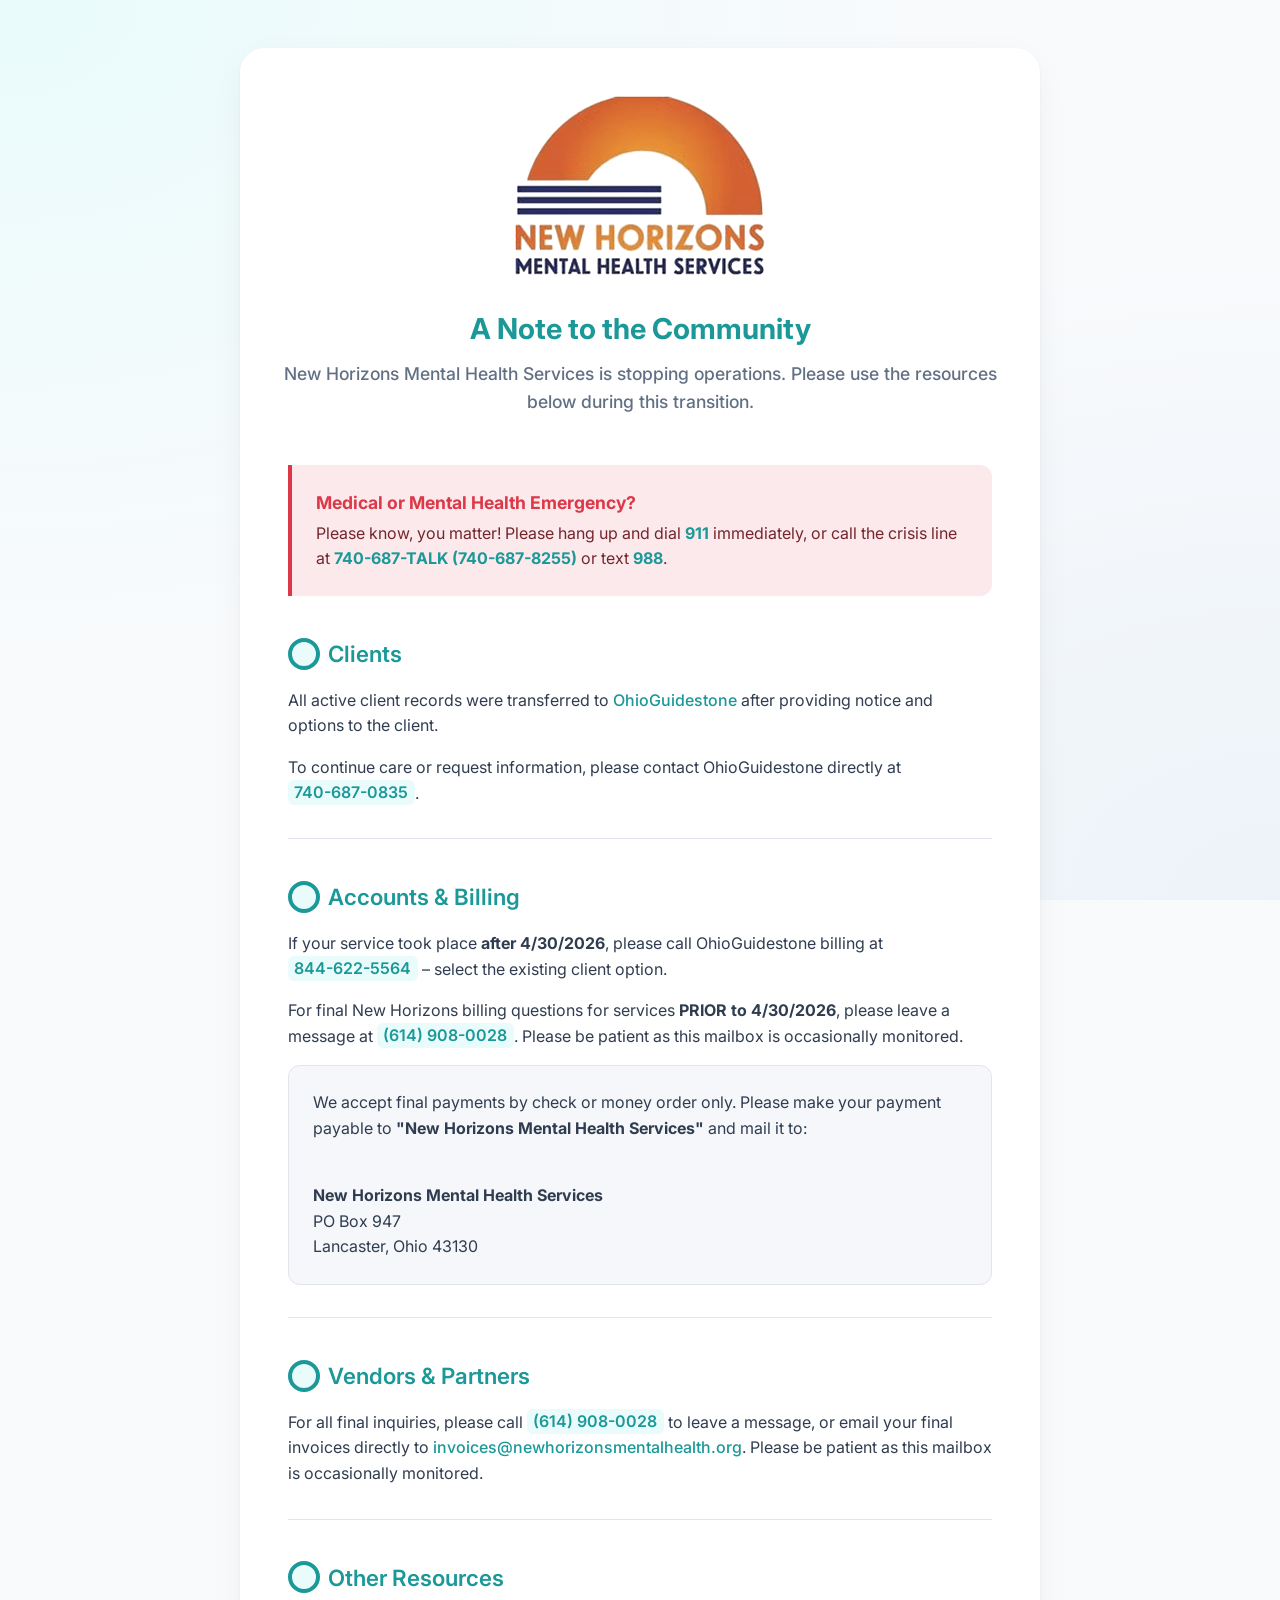
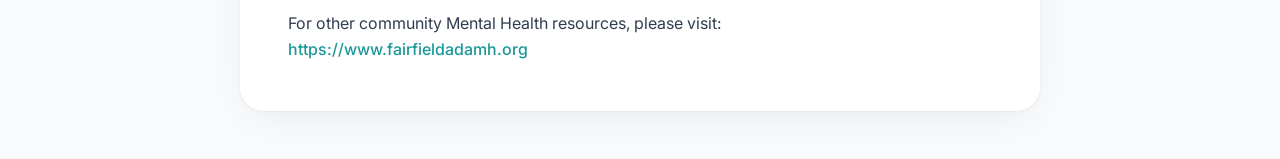
==== commit a37ab656: "Fix awkward line breaks and convert phone numbers to links" ====
--- a/index.html
+++ b/index.html
@@ -28,20 +28,20 @@
     <main class="content">
       
       <div class="alert-box">
-        <strong>Medical or Mental Health Emergency?</strong>
-        <p>Please know, you matter! Please hang up and dial <strong>911</strong> immediately, or call the crisis line at <strong>740-687-TALK (740-687-8255)</strong> or text <strong>988</strong>.</p>
+        <strong class="alert-box-title">Medical or Mental Health Emergency?</strong>
+        <p>Please know, you matter! Please hang up and dial <a href="tel:911"><strong>911</strong></a> immediately, or call the crisis line at <a href="tel:740-687-8255"><strong>740-687-TALK (740-687-8255)</strong></a> or text <a href="tel:988"><strong>988</strong></a>.</p>
       </div>
 
       <section class="section">
         <h2>Clients</h2>
         <p>All active client records were transferred to <a href="https://ohioguidestone.org/" target="_blank" rel="noopener noreferrer">OhioGuidestone</a> after providing notice and options to the client.</p>
-        <p>To continue care or request information, please contact OhioGuidestone directly at <span class="contact-highlight">740-687-0835</span>.</p>
+        <p>To continue care or request information, please contact OhioGuidestone directly at <a href="tel:740-687-0835" class="contact-highlight">740-687-0835</a>.</p>
       </section>
 
       <section class="section">
         <h2>Accounts &amp; Billing</h2>
-        <p>If your service took place <strong>after 4/30/2026</strong>, please call OhioGuidestone billing at <span class="contact-highlight">844-622-5564</span> &ndash; select the existing client option.</p>
-        <p>For final New Horizons billing questions for services <strong>PRIOR to 4/30/2026</strong>, please leave a message at <span class="contact-highlight">(614) 908-0028</span>. Please be patient as this mailbox is occasionally monitored.</p>
+        <p>If your service took place <strong>after 4/30/2026</strong>, please call OhioGuidestone billing at <a href="tel:844-622-5564" class="contact-highlight">844-622-5564</a> &ndash; select the existing client option.</p>
+        <p>For final New Horizons billing questions for services <strong>PRIOR to 4/30/2026</strong>, please leave a message at <a href="tel:614-908-0028" class="contact-highlight">(614) 908-0028</a>. Please be patient as this mailbox is occasionally monitored.</p>
         
         <div class="address-block">
           <p>We accept final payments by check or money order only. Please make your payment payable to <strong>"New Horizons Mental Health Services"</strong> and mail it to:</p>
@@ -54,7 +54,7 @@
 
       <section class="section">
         <h2>Vendors &amp; Partners</h2>
-        <p>For all final inquiries, please call <span class="contact-highlight">(614) 908-0028</span> to leave a message, or email your final invoices directly to <a href="mailto:invoices@newhorizonsmentalhealth.org">invoices@newhorizonsmentalhealth.org</a>. Please be patient as this mailbox is occasionally monitored.</p>
+        <p>For all final inquiries, please call <a href="tel:614-908-0028" class="contact-highlight">(614) 908-0028</a> to leave a message, or email your final invoices directly to <a href="mailto:invoices@newhorizonsmentalhealth.org">invoices@newhorizonsmentalhealth.org</a>. Please be patient as this mailbox is occasionally monitored.</p>
       </section>
 
       <section class="section">
--- a/style.css
+++ b/style.css
@@ -75,7 +75,7 @@
   margin-bottom: 2.5rem;
 }
 
-.alert-box strong {
+.alert-box-title {
   color: var(--danger);
   display: block;
   font-size: 1.1rem;
@@ -158,12 +158,19 @@
 }
 
 .contact-highlight {
-  display: inline-block;
+  display: inline;
   background-color: var(--primary-light);
-  padding: 0.2rem 0.5rem;
+  padding: 0.15rem 0.4rem;
   border-radius: 6px;
   font-weight: 600;
   color: var(--primary);
+  transition: background-color 0.2s ease, color 0.2s ease;
+  white-space: nowrap;
+}
+
+.contact-highlight:hover {
+  background-color: var(--primary);
+  color: var(--card-bg);
 }
 
 .address-block {
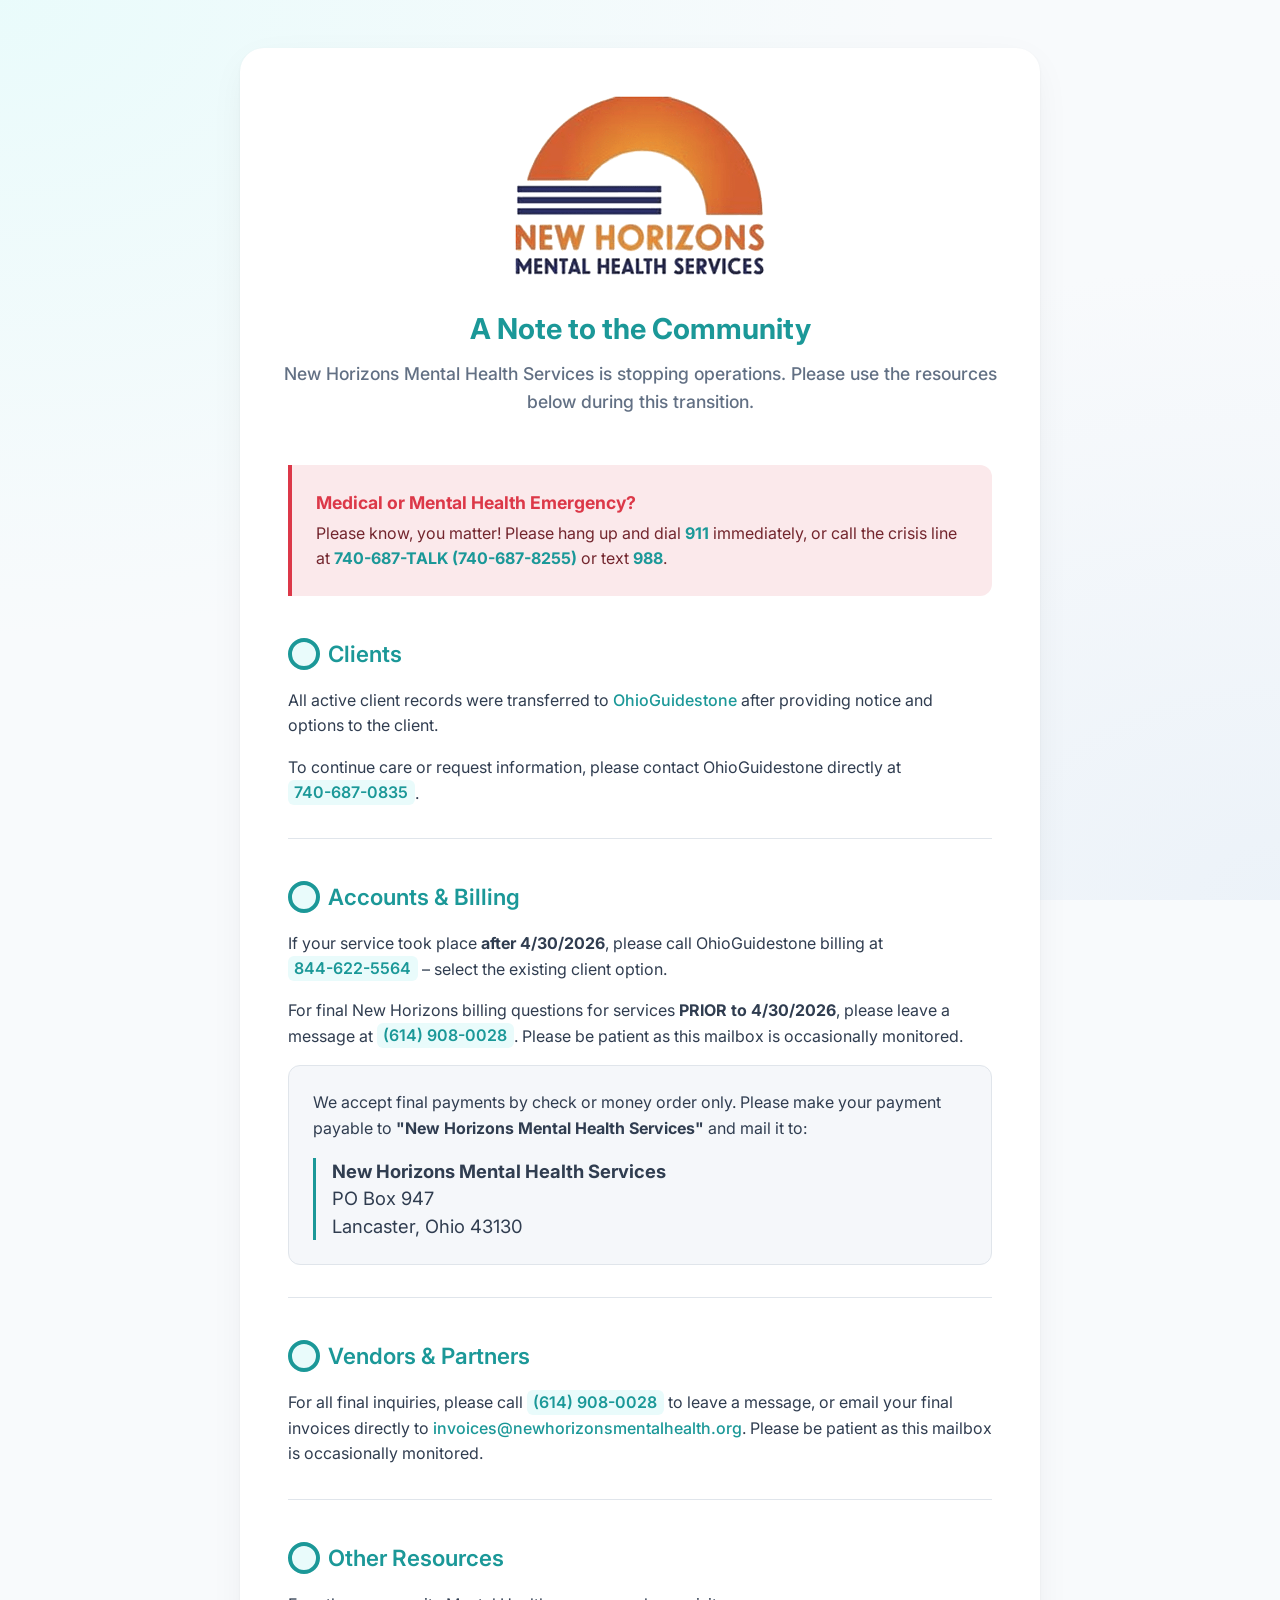
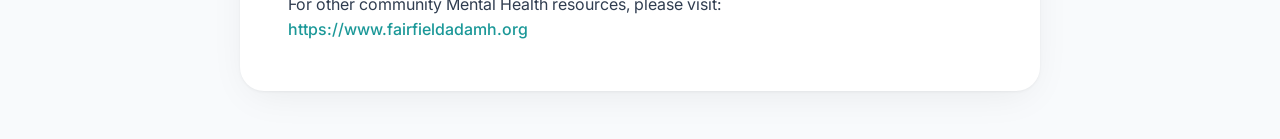
==== commit 014f692c: "Style mailing address with larger font and decorative border" ====
--- a/index.html
+++ b/index.html
@@ -45,10 +45,11 @@
         
         <div class="address-block">
           <p>We accept final payments by check or money order only. Please make your payment payable to <strong>"New Horizons Mental Health Services"</strong> and mail it to:</p>
-          <br>
-          <strong>New Horizons Mental Health Services</strong><br>
-          PO Box 947<br>
-          Lancaster, Ohio 43130
+          <address class="mailing-address">
+            <strong>New Horizons Mental Health Services</strong><br>
+            PO Box 947<br>
+            Lancaster, Ohio 43130
+          </address>
         </div>
       </section>
 
--- a/style.css
+++ b/style.css
@@ -182,6 +182,16 @@
   border: 1px solid hsla(215, 20%, 90%, 1);
 }
 
+.mailing-address {
+  font-style: normal;
+  font-size: 1.15rem;
+  line-height: 1.5;
+  margin-top: 1rem;
+  color: var(--text-main);
+  border-left: 3px solid var(--primary);
+  padding-left: 1rem;
+}
+
 @media (max-width: 600px) {
   .content {
     padding: 1.5rem 1.5rem 2.5rem;
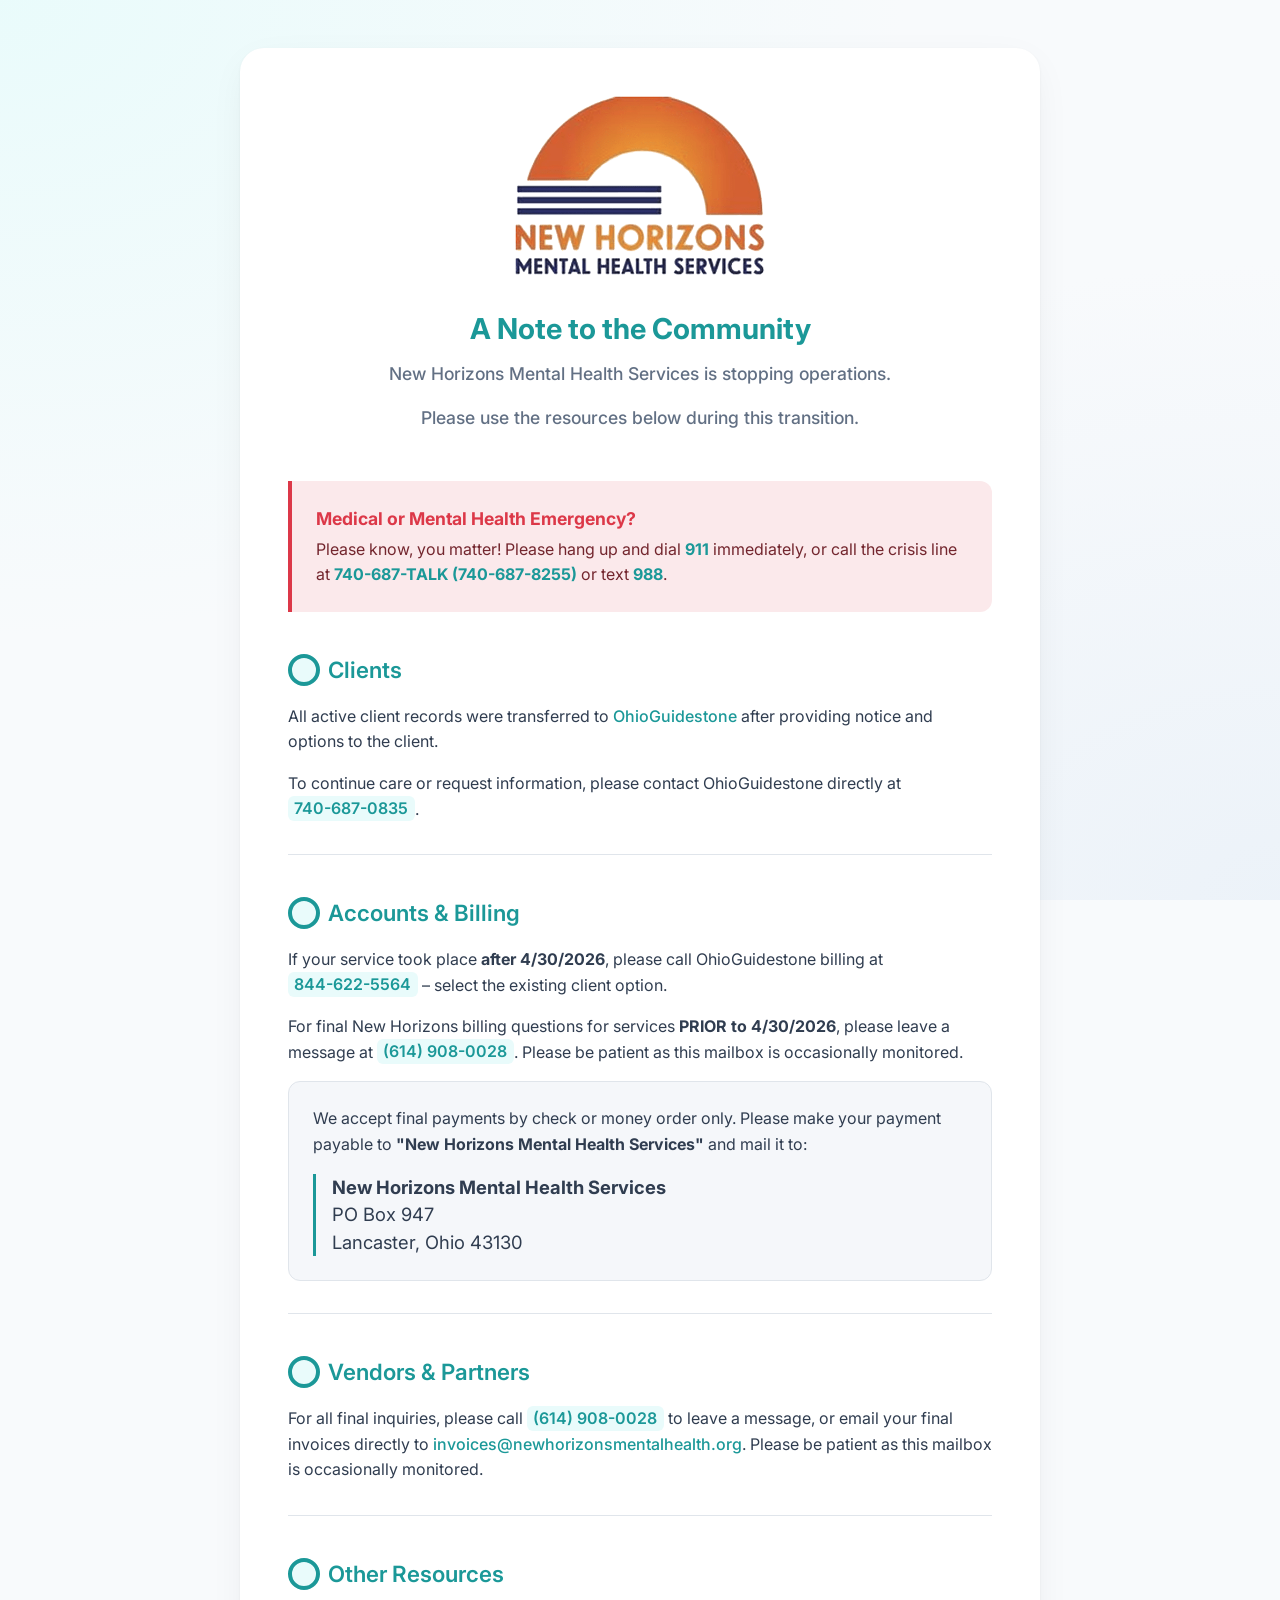
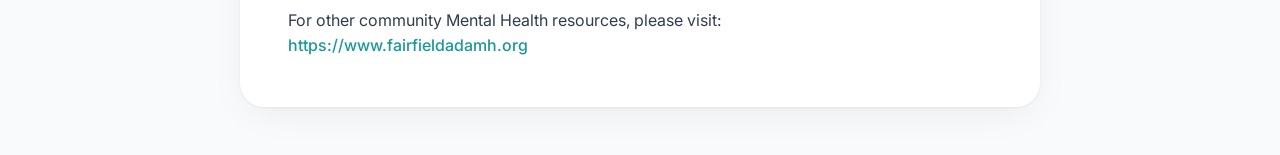
==== commit 0e01a660: "style: refactor index.html for improved readability and text formatting" ====
--- a/index.html
+++ b/index.html
@@ -1,50 +1,63 @@
 <!DOCTYPE html>
 <html lang="en-US">
+
 <head>
   <meta charset="UTF-8">
   <meta name="viewport" content="width=device-width, initial-scale=1.0">
-  <meta name="description" content="New Horizons Mental Health Services is stopping operations. Please find resources for billing, records, and community support here.">
+  <meta name="description"
+    content="New Horizons Mental Health Services is stopping operations. Please find resources for billing, records, and community support here.">
   <title>New Horizons Mental Health Services</title>
-  
+
   <link rel="canonical" href="https://newhorizonsmentalhealth.org/">
-  
+
   <!-- Fonts -->
   <link rel="preconnect" href="https://fonts.googleapis.com">
   <link rel="preconnect" href="https://fonts.gstatic.com" crossorigin>
   <link href="https://fonts.googleapis.com/css2?family=Inter:wght@400;500;600;700&display=swap" rel="stylesheet">
-  
+
   <!-- Styles -->
   <link rel="stylesheet" href="style.css">
 </head>
+
 <body>
 
   <div class="container">
     <header class="header">
       <img src="logo.png" alt="New Horizons Mental Health Services Logo" class="logo">
       <h1>A Note to the Community</h1>
-      <p class="subtitle">New Horizons Mental Health Services is stopping operations. Please use the resources below during this transition.</p>
+      <p class="subtitle">New Horizons Mental Health Services is stopping operations.</p>
+      <p class="subtitle">Please use the resources below during this transition.</p>
     </header>
 
     <main class="content">
-      
+
       <div class="alert-box">
         <strong class="alert-box-title">Medical or Mental Health Emergency?</strong>
-        <p>Please know, you matter! Please hang up and dial <a href="tel:911"><strong>911</strong></a> immediately, or call the crisis line at <a href="tel:740-687-8255"><strong>740-687-TALK (740-687-8255)</strong></a> or text <a href="tel:988"><strong>988</strong></a>.</p>
+        <p>Please know, you matter! Please hang up and dial <a href="tel:911"><strong>911</strong></a> immediately, or
+          call the crisis line at <a href="tel:740-687-8255"><strong>740-687-TALK (740-687-8255)</strong></a> or text <a
+            href="tel:988"><strong>988</strong></a>.</p>
       </div>
 
       <section class="section">
         <h2>Clients</h2>
-        <p>All active client records were transferred to <a href="https://ohioguidestone.org/" target="_blank" rel="noopener noreferrer">OhioGuidestone</a> after providing notice and options to the client.</p>
-        <p>To continue care or request information, please contact OhioGuidestone directly at <a href="tel:740-687-0835" class="contact-highlight">740-687-0835</a>.</p>
+        <p>All active client records were transferred to <a href="https://ohioguidestone.org/" target="_blank"
+            rel="noopener noreferrer">OhioGuidestone</a> after providing notice and options to the client.</p>
+        <p>To continue care or request information, please contact OhioGuidestone directly at <a href="tel:740-687-0835"
+            class="contact-highlight">740-687-0835</a>.</p>
       </section>
 
       <section class="section">
         <h2>Accounts &amp; Billing</h2>
-        <p>If your service took place <strong>after 4/30/2026</strong>, please call OhioGuidestone billing at <a href="tel:844-622-5564" class="contact-highlight">844-622-5564</a> &ndash; select the existing client option.</p>
-        <p>For final New Horizons billing questions for services <strong>PRIOR to 4/30/2026</strong>, please leave a message at <a href="tel:614-908-0028" class="contact-highlight">(614) 908-0028</a>. Please be patient as this mailbox is occasionally monitored.</p>
-        
+        <p>If your service took place <strong>after 4/30/2026</strong>, please call OhioGuidestone billing at <a
+            href="tel:844-622-5564" class="contact-highlight">844-622-5564</a> &ndash; select the existing client
+          option.</p>
+        <p>For final New Horizons billing questions for services <strong>PRIOR to 4/30/2026</strong>, please leave a
+          message at <a href="tel:614-908-0028" class="contact-highlight">(614) 908-0028</a>. Please be patient as this
+          mailbox is occasionally monitored.</p>
+
         <div class="address-block">
-          <p>We accept final payments by check or money order only. Please make your payment payable to <strong>"New Horizons Mental Health Services"</strong> and mail it to:</p>
+          <p>We accept final payments by check or money order only. Please make your payment payable to <strong>"New
+              Horizons Mental Health Services"</strong> and mail it to:</p>
           <address class="mailing-address">
             <strong>New Horizons Mental Health Services</strong><br>
             PO Box 947<br>
@@ -55,16 +68,21 @@
 
       <section class="section">
         <h2>Vendors &amp; Partners</h2>
-        <p>For all final inquiries, please call <a href="tel:614-908-0028" class="contact-highlight">(614) 908-0028</a> to leave a message, or email your final invoices directly to <a href="mailto:invoices@newhorizonsmentalhealth.org">invoices@newhorizonsmentalhealth.org</a>. Please be patient as this mailbox is occasionally monitored.</p>
+        <p>For all final inquiries, please call <a href="tel:614-908-0028" class="contact-highlight">(614) 908-0028</a>
+          to leave a message, or email your final invoices directly to <a
+            href="mailto:invoices@newhorizonsmentalhealth.org">invoices@newhorizonsmentalhealth.org</a>. Please be
+          patient as this mailbox is occasionally monitored.</p>
       </section>
 
       <section class="section">
         <h2>Other Resources</h2>
-        <p>For other community Mental Health resources, please visit: <br><a href="https://www.fairfieldadamh.org/" target="_blank" rel="noopener noreferrer">https://www.fairfieldadamh.org</a></p>
+        <p>For other community Mental Health resources, please visit: <br><a href="https://www.fairfieldadamh.org/"
+            target="_blank" rel="noopener noreferrer">https://www.fairfieldadamh.org</a></p>
       </section>
 
     </main>
   </div>
 
 </body>
+
 </html>
